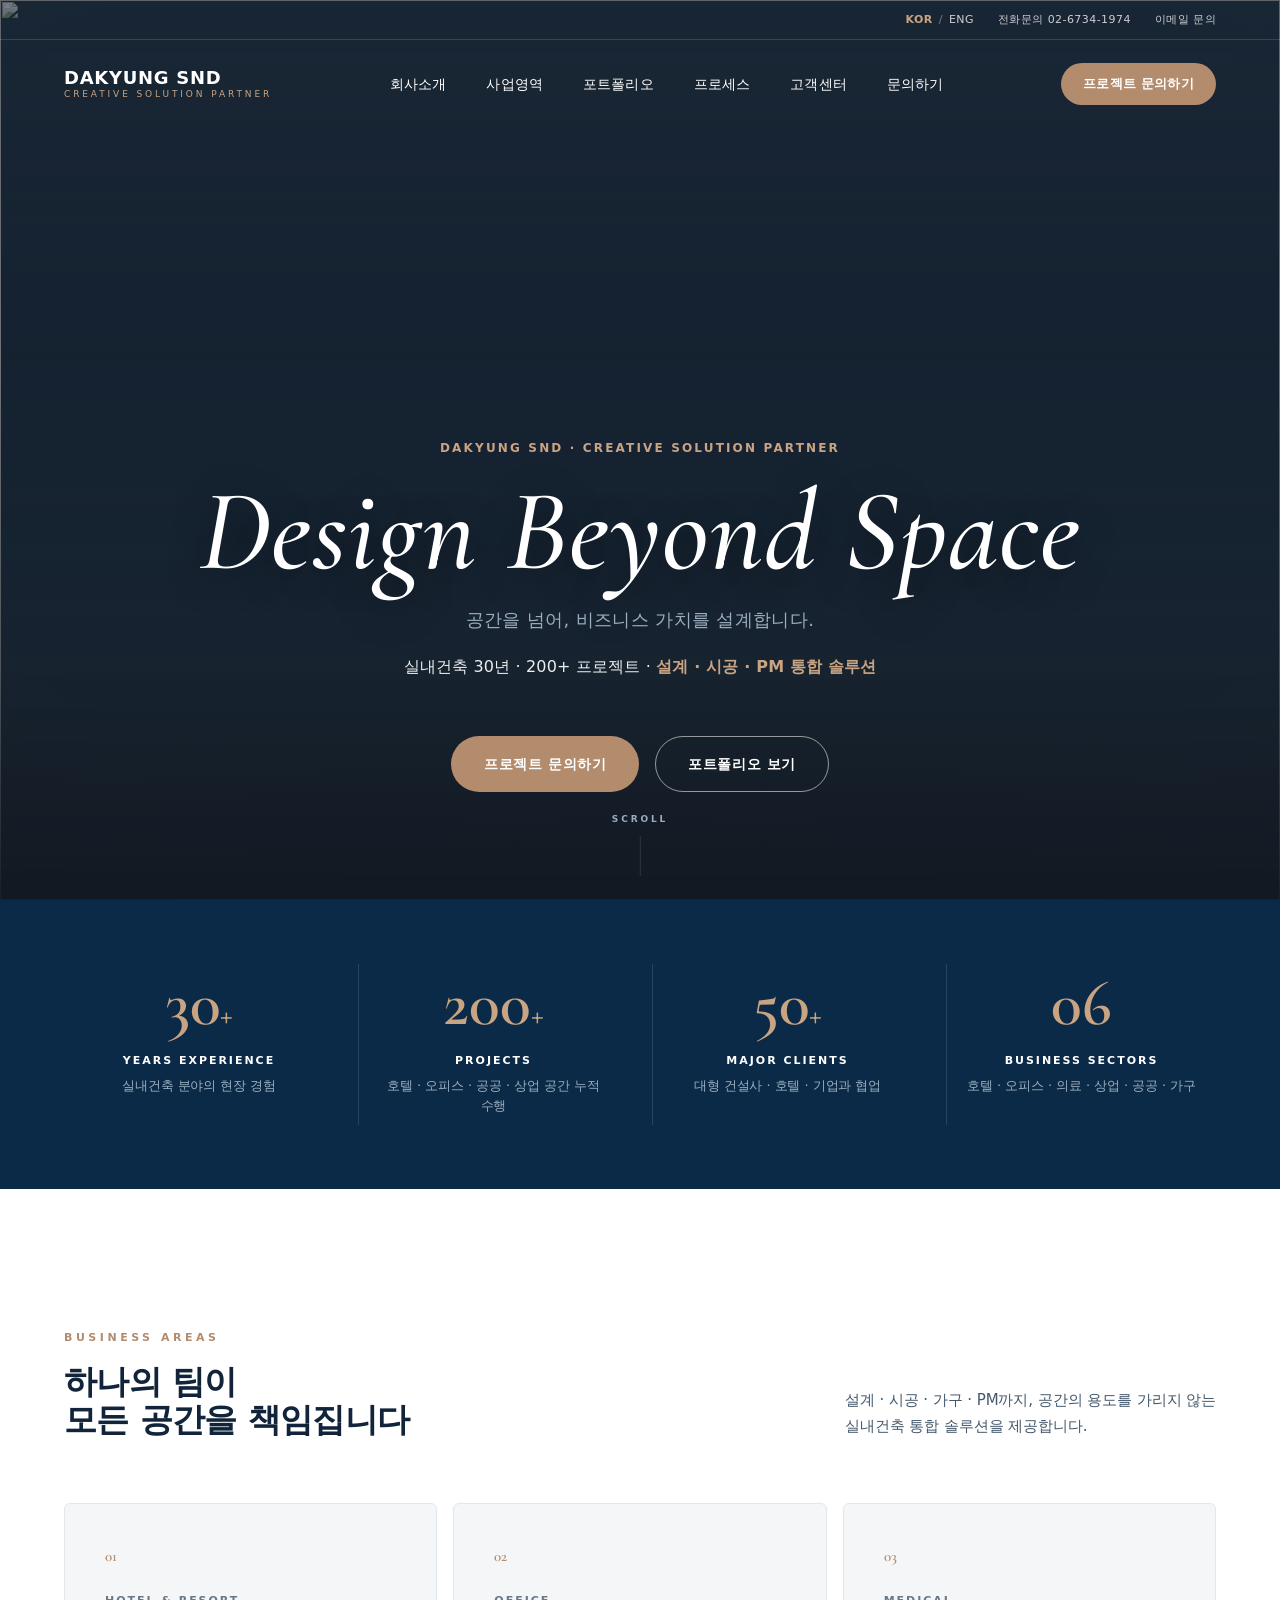
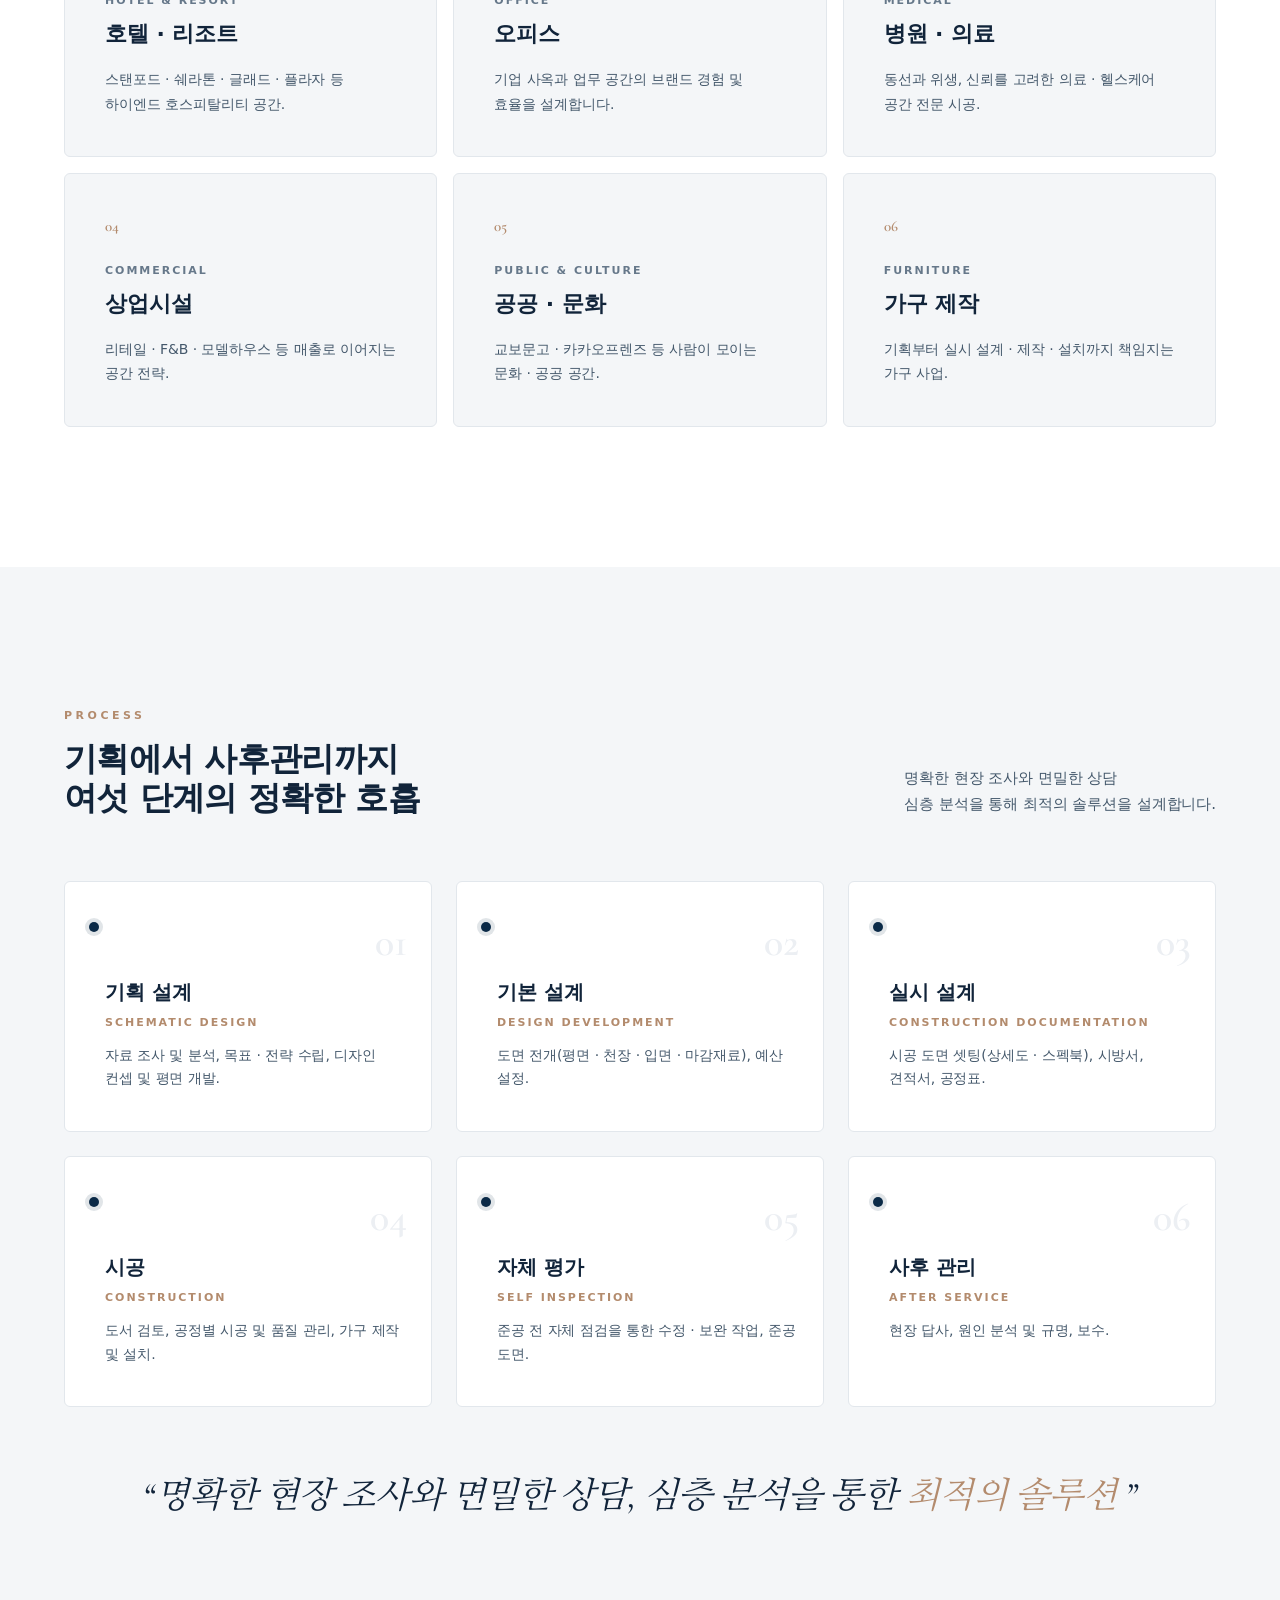
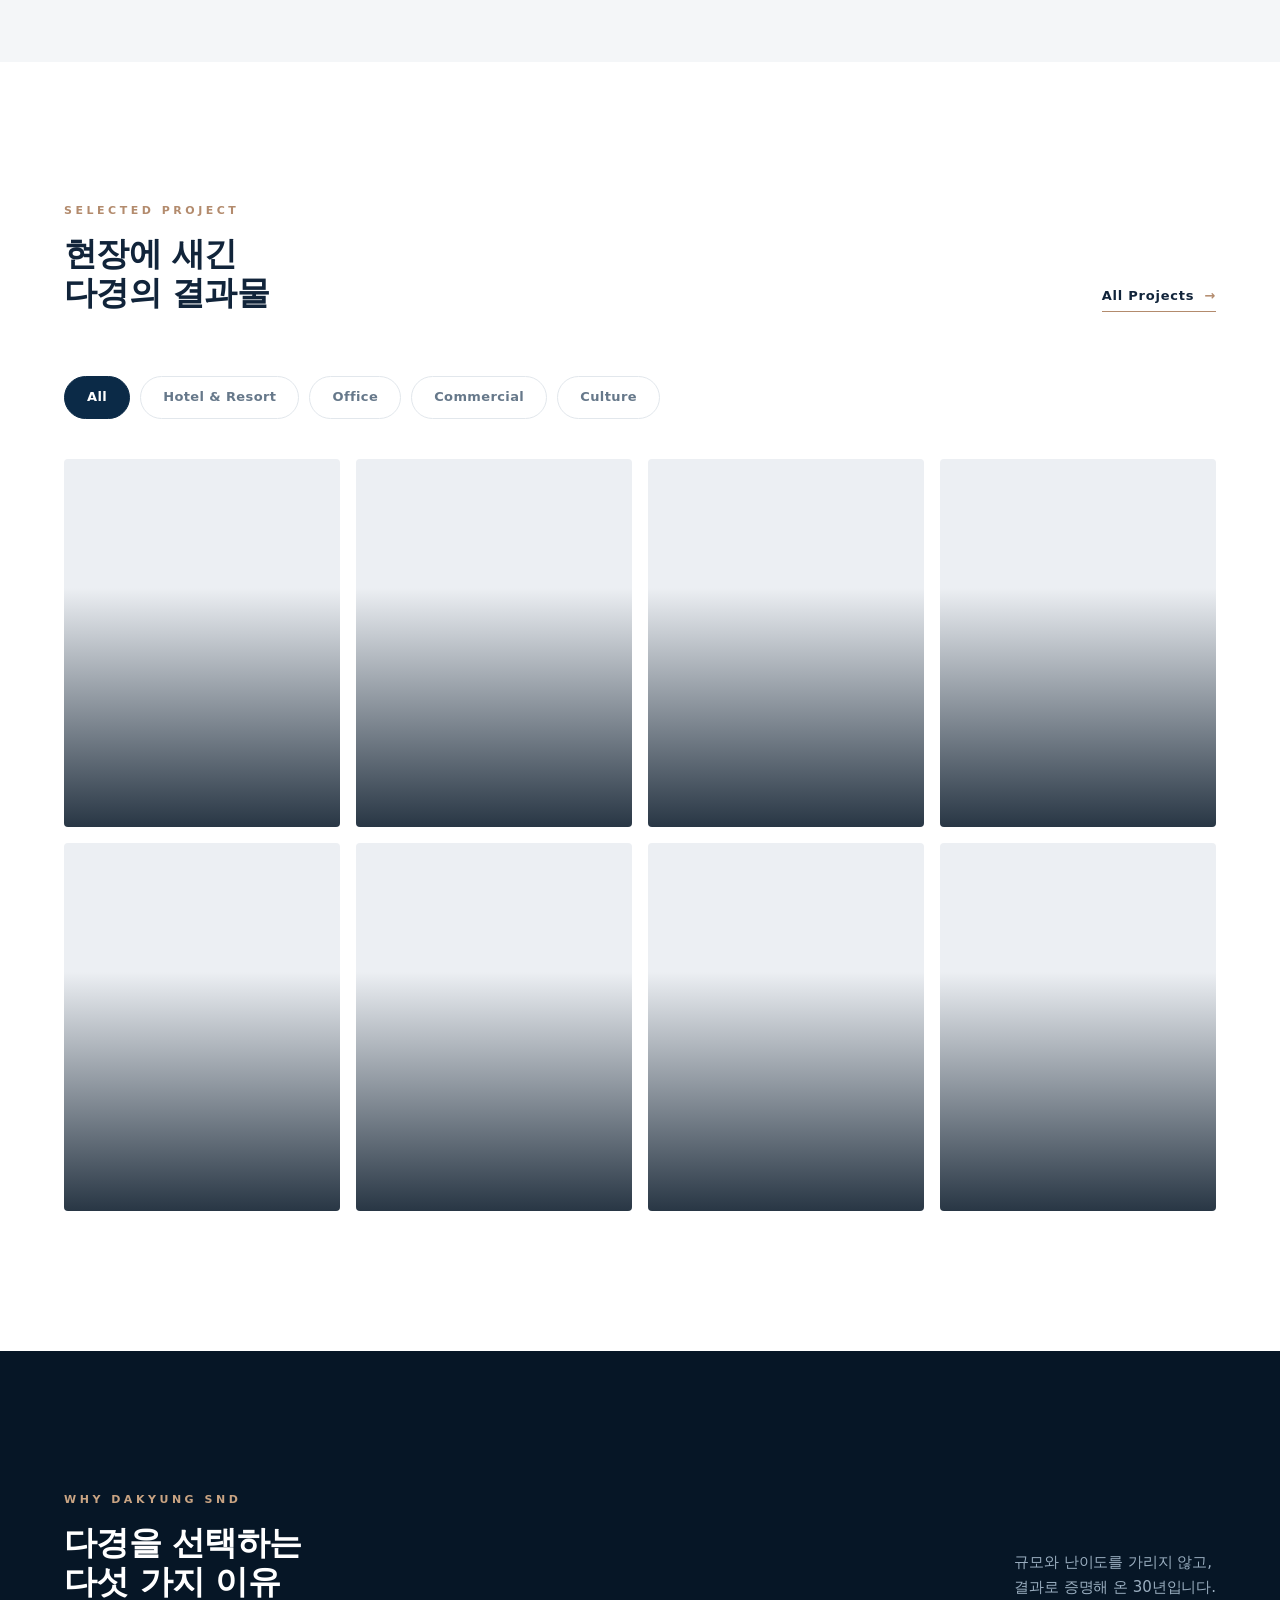
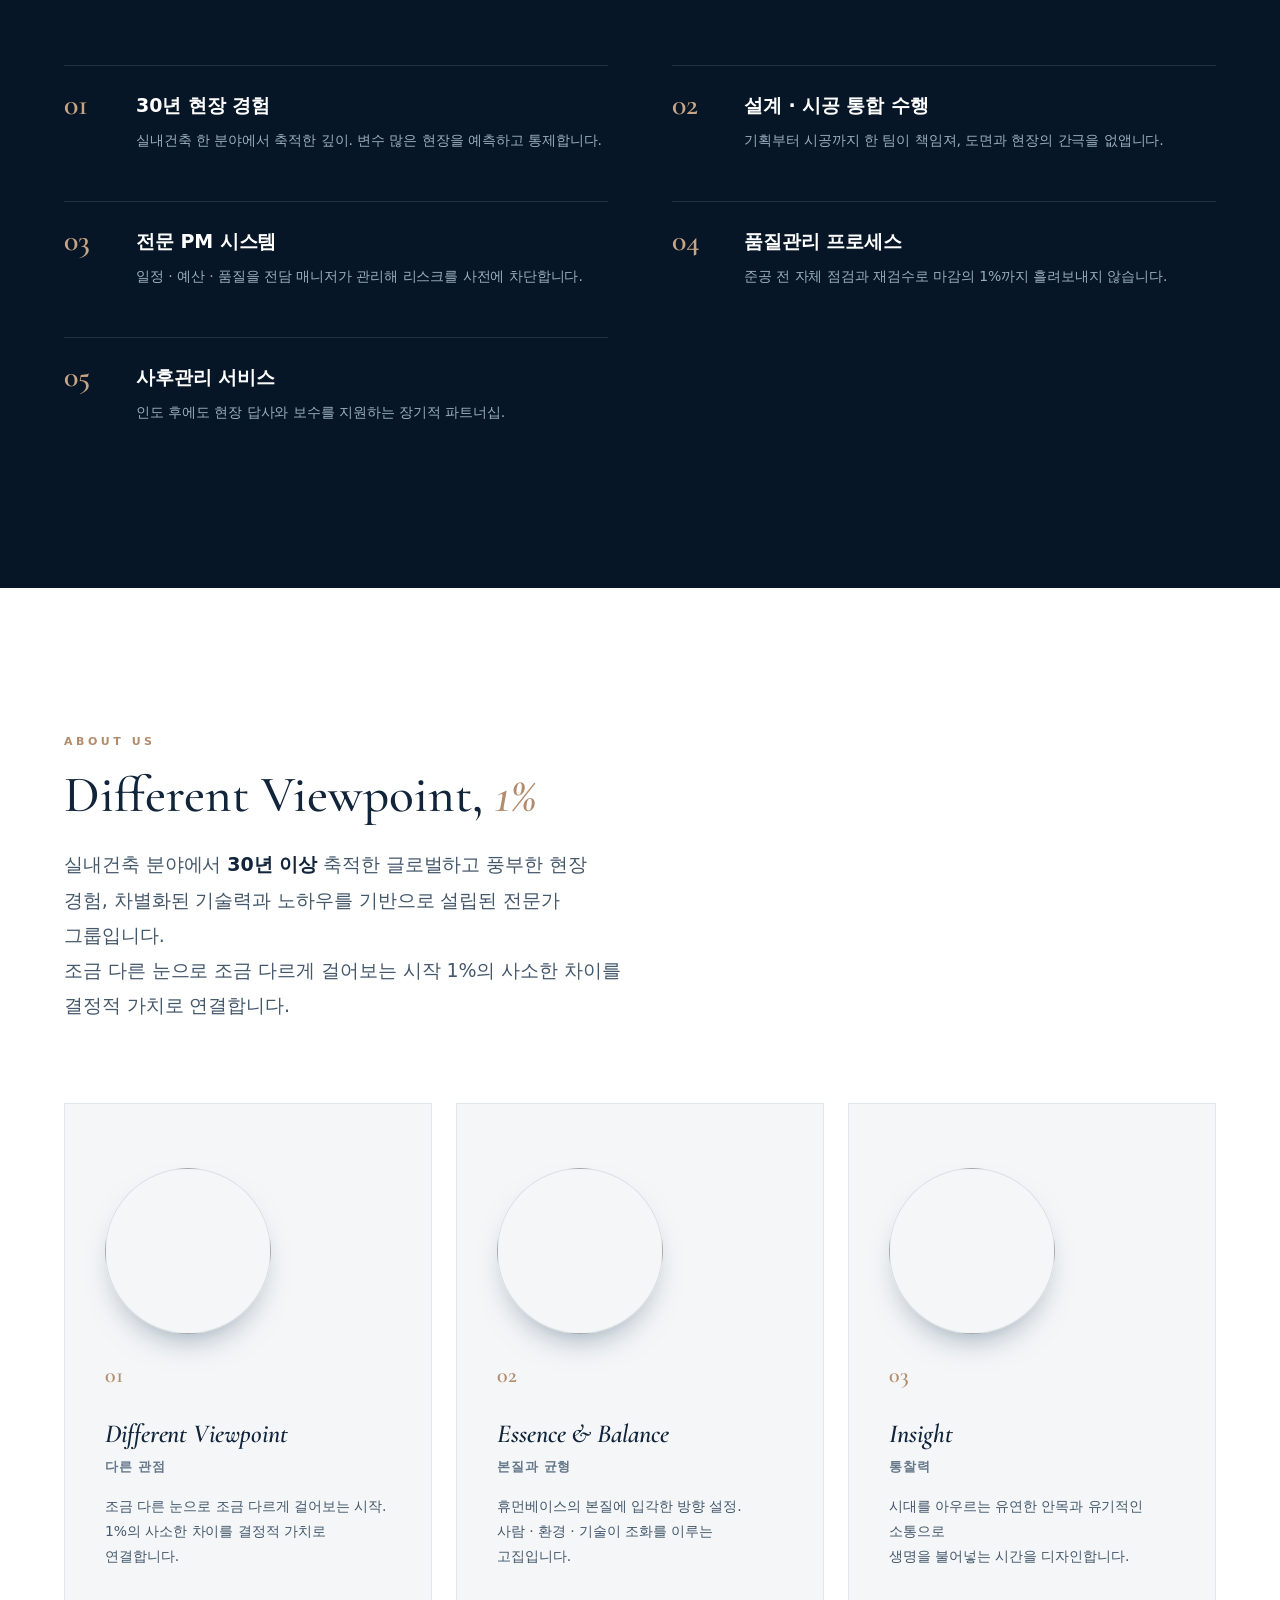
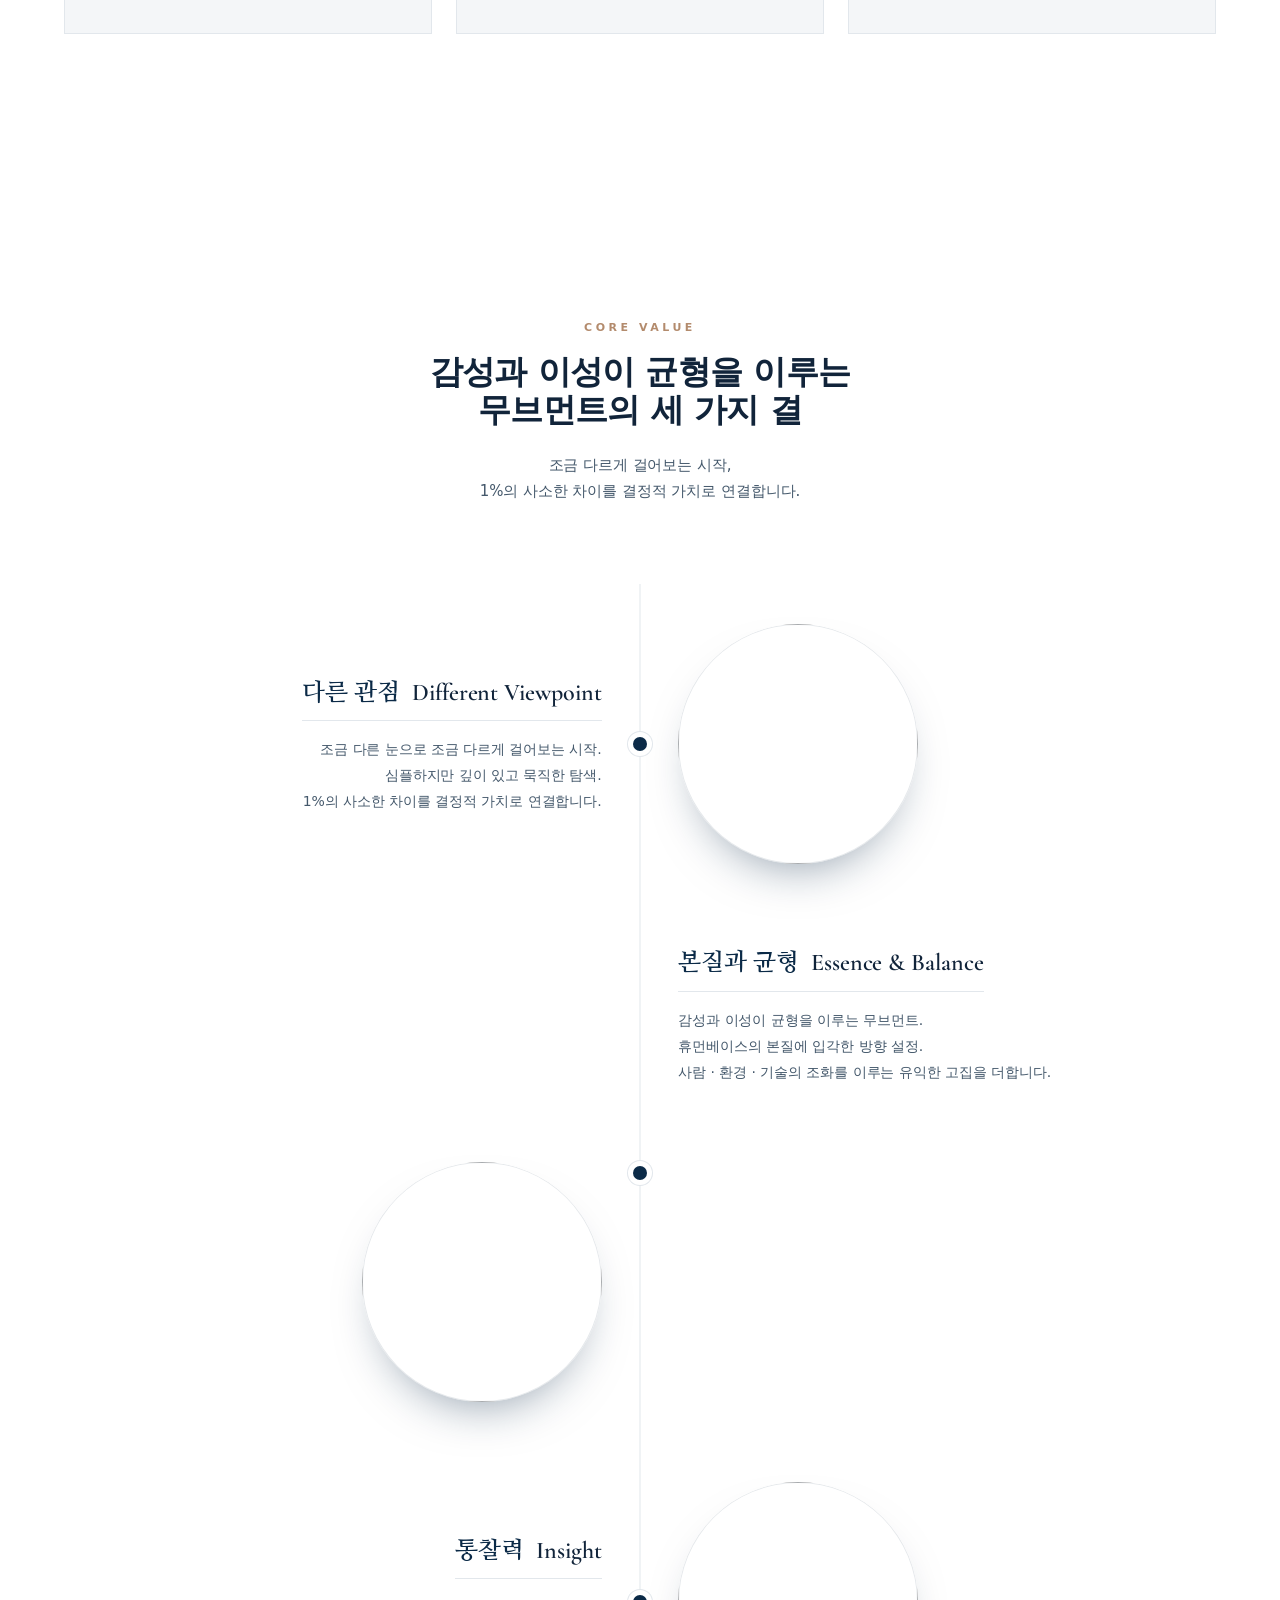
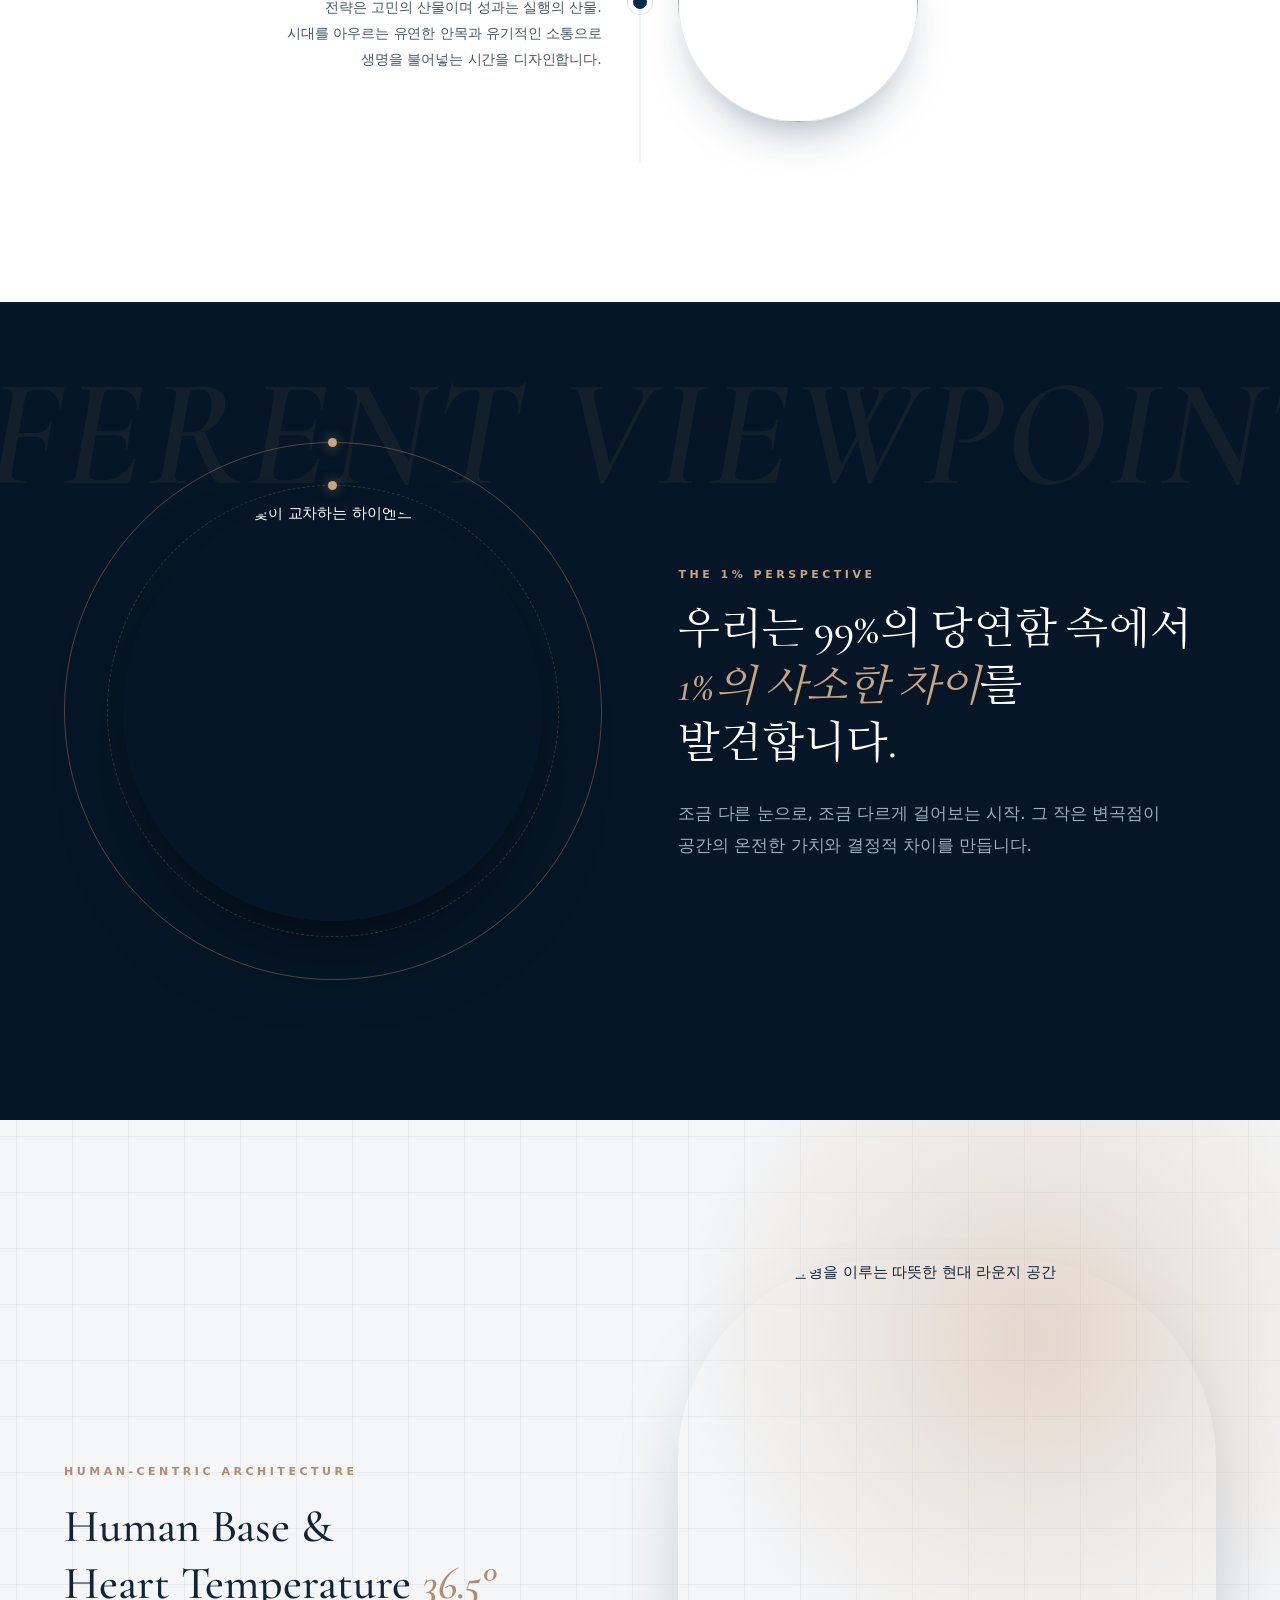
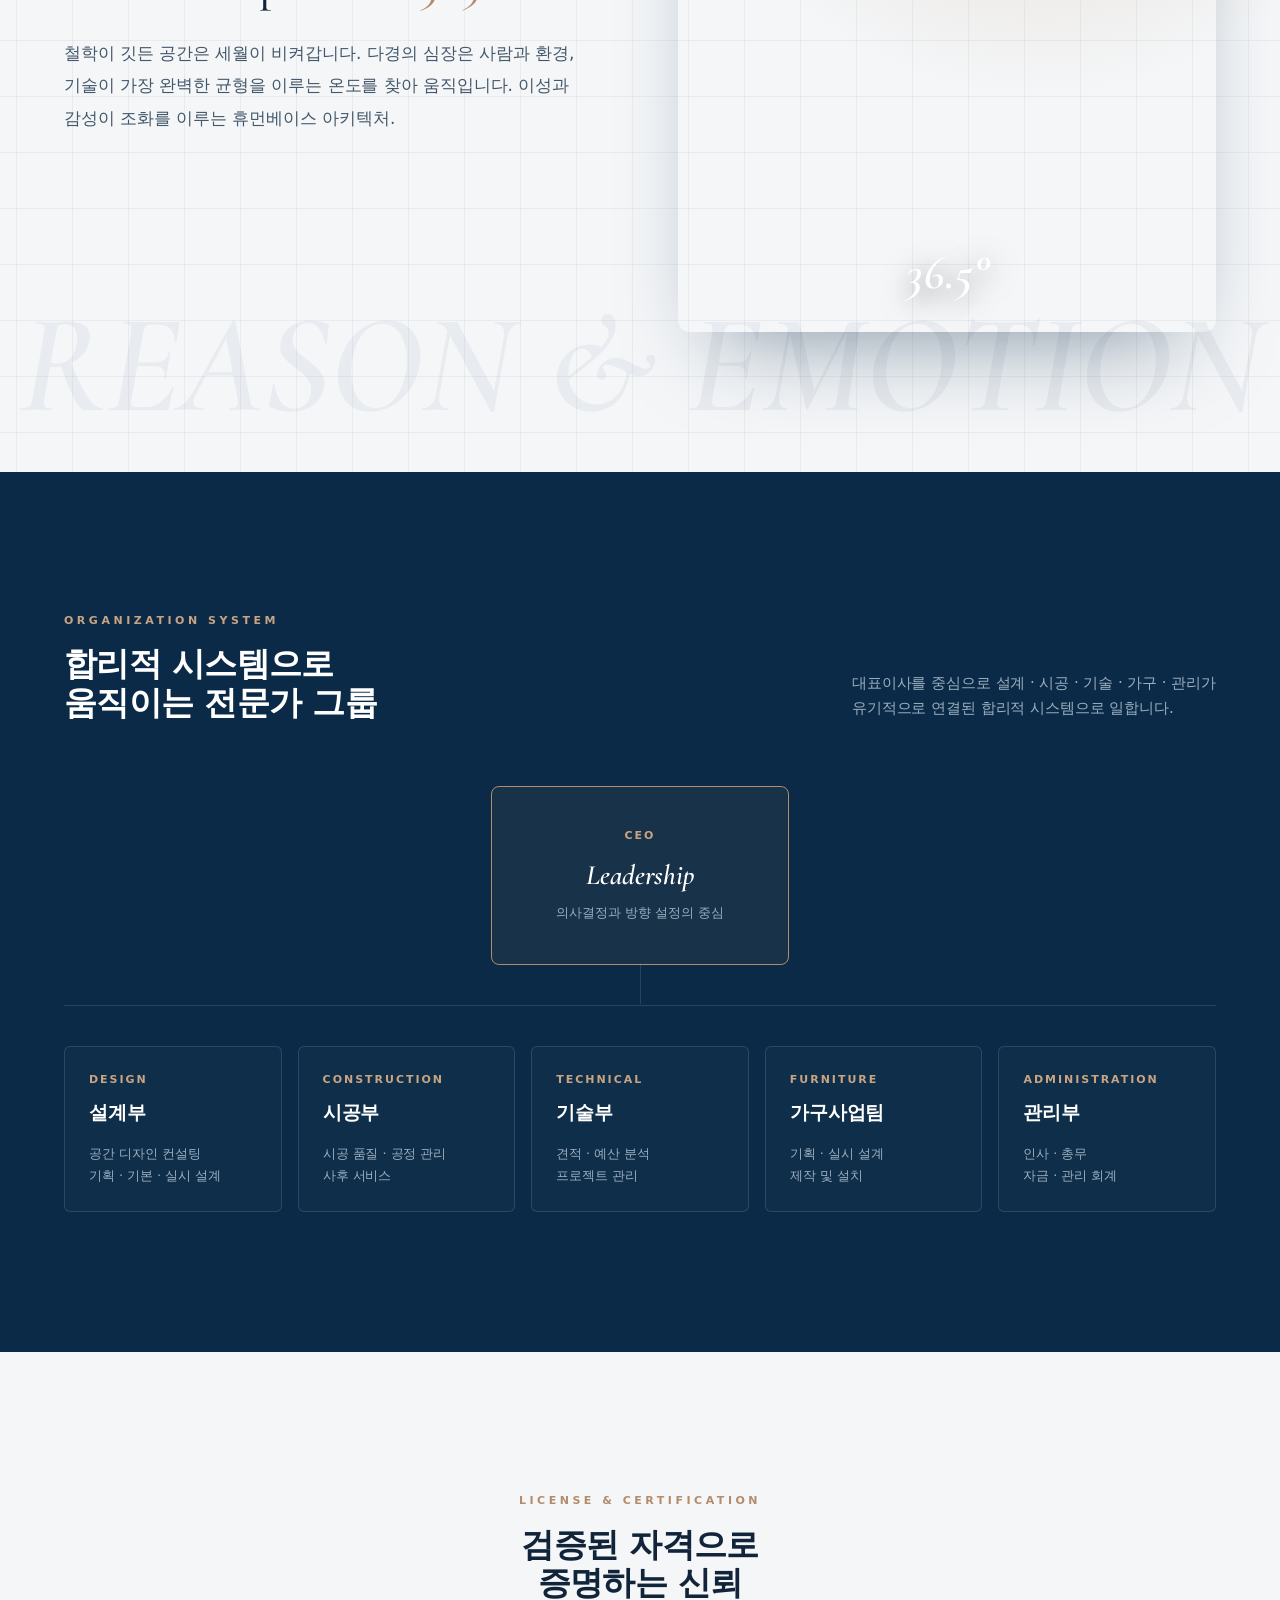
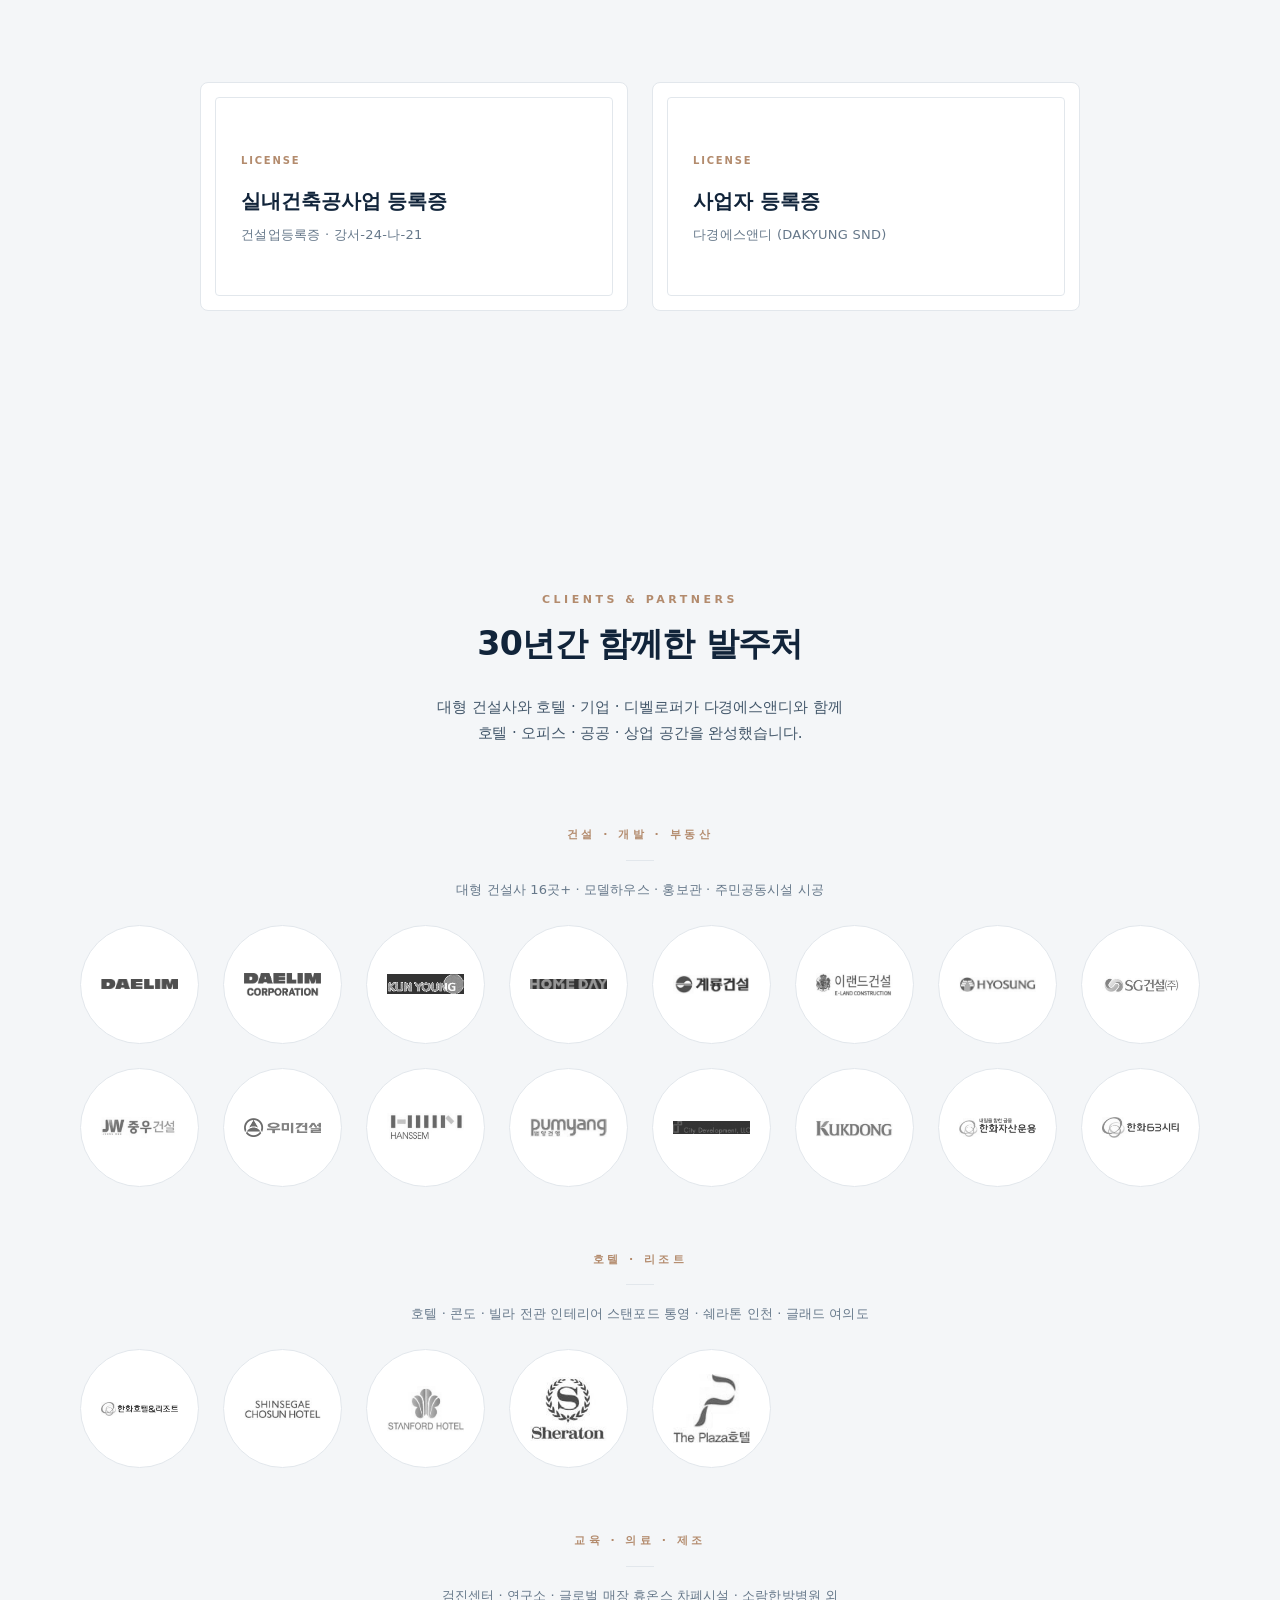
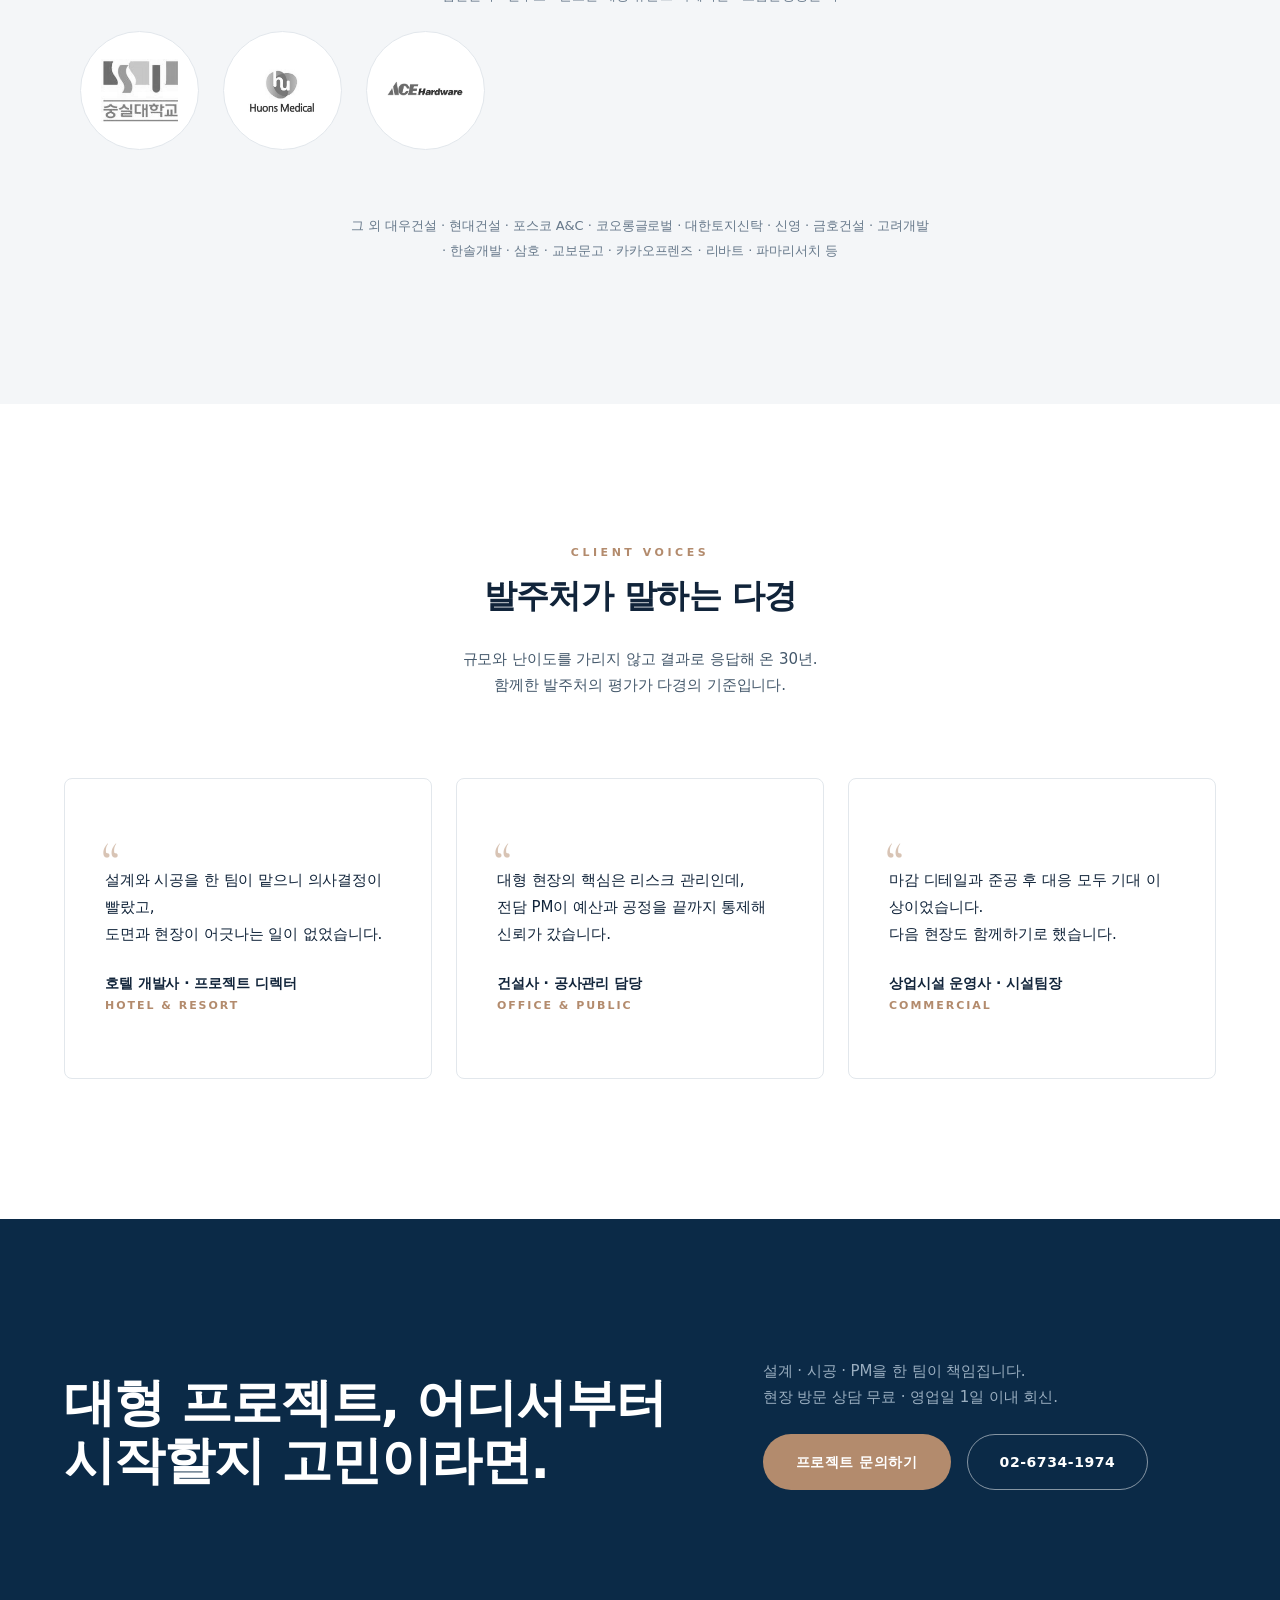
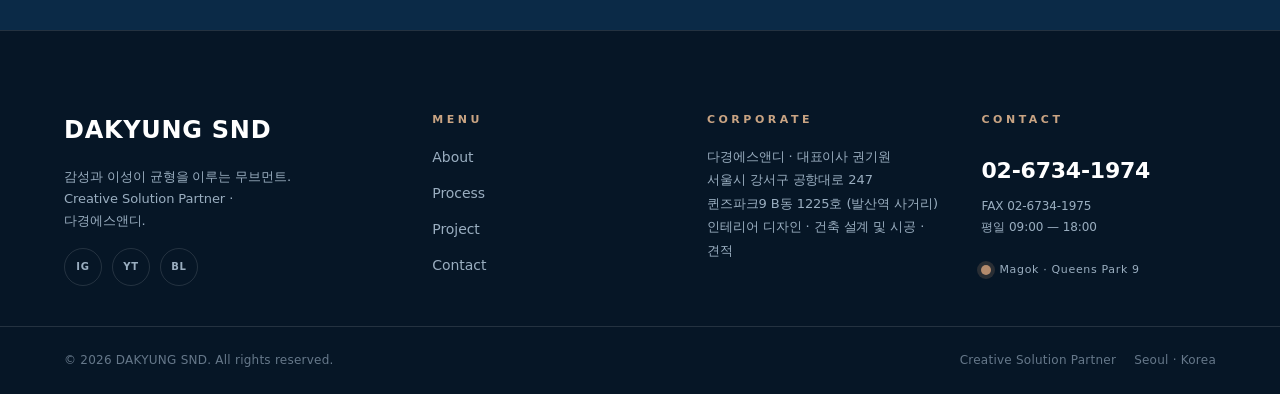
==== index.html @ 5f3a3b3e "인증 섹션 하단 고아 여백 제거 (.trust-licenses margin-bottom) Co-Authored-By: Claude Opus 4.8 <noreply@anthropic" ====
<!DOCTYPE html>
<html lang="ko">
<head>
    <meta charset="UTF-8">
    <meta name="viewport" content="width=device-width, initial-scale=1.0">
    <meta name="description" content="다경에스앤디(DAKYUNG SND) 감성과 이성이 균형을 이루는 무브먼트. 실내건축 30년 현장 경험의 크리에이티브 솔루션 파트너.">
    <meta name="keywords" content="다경에스앤디, DAKYUNG SND, 실내건축, 인테리어 디자인, 시공, 건축 설계, 호텔 인테리어, 모델하우스">
    <link rel="shortcut icon" href="./images/favicon.ico" type="image/x-icon">
    <title>다경에스앤디 DAKYUNG SND Creative Solution Partner</title>
    <link rel="stylesheet" href="./style/reset.css">
    <link rel="stylesheet" href="./style/common.css">
    <link rel="stylesheet" href="./style/index.css">
</head>
<body>
<div id="wrap">

    <!-- ===== HEADER ===== -->
    <header id="header">
        <!-- Utility bar -->
        <div class="header-utility">
            <div class="header-utility-inner">
                <ul class="util-links">
                    <li class="util-lang">
                        <a href="#" class="active" aria-current="true">KOR</a>
                        <span aria-hidden="true">/</span>
                        <a href="#" class="util-soon" aria-disabled="true">ENG</a>
                    </li>
                    <li><a href="tel:0267341974">전화문의 02-6734-1974</a></li>
                    <li><a href="./contact.html">이메일 문의</a></li>
                </ul>
            </div>
        </div>

        <!-- Main bar -->
        <div class="header-inner">
            <a href="./index.html" class="logo" aria-label="다경에스앤디 홈">
                <span class="logo-main">DAKYUNG SND</span>
                <span class="logo-sub">CREATIVE SOLUTION PARTNER</span>
            </a>

            <nav class="gnb" aria-label="주 메뉴">
                <ul class="gnb-list">
                    <li class="gnb-item has-mega">
                        <a href="./about.html">회사소개</a>
                        <div class="mega">
                            <ul>
                                <li><a href="./about.html#ceo">CEO 인사말</a></li>
                                <li><a href="./about.html#about-intro">기업소개</a></li>
                                <li><a href="./about.html#values">브랜드 철학</a></li>
                                <li><a href="./about.html#history">연혁</a></li>
                                <li><a href="./index.html#organization">조직도</a></li>
                                <li><a href="./index.html#trust">인증 및 면허</a></li>
                                <li><a href="./index.html#clients">주요 고객사</a></li>
                            </ul>
                        </div>
                    </li>
                    <li class="gnb-item has-mega">
                        <a href="./service.html">사업영역</a>
                        <div class="mega">
                            <ul>
                                <li><a href="./service.html#interior">인테리어 디자인</a></li>
                                <li><a href="./service.html#interior">인테리어 시공</a></li>
                                <li><a href="./service.html#architecture">건축 설계</a></li>
                                <li><a href="./service.html#architecture">건축 시공</a></li>
                                <li><a href="./service.html#interior">공간 컨설팅</a></li>
                                <li><a href="./service.html#furniture">가구 제작</a></li>
                                <li><a href="./service.html#process">PM (프로젝트 관리)</a></li>
                            </ul>
                        </div>
                    </li>
                    <li class="gnb-item has-mega">
                        <a href="./portfolio.html">포트폴리오</a>
                        <div class="mega">
                            <ul>
                                <li><a href="./portfolio.html#hotel">호텔 &amp; 리조트</a></li>
                                <li><a href="./portfolio.html#office">오피스</a></li>
                                <li><a href="./portfolio.html#medical">병원 · 의료시설</a></li>
                                <li><a href="./portfolio.html#commercial">상업공간</a></li>
                                <li><a href="./portfolio.html#public">공공시설</a></li>
                                <li><a href="./portfolio.html#all">가구 및 특화공간</a></li>
                            </ul>
                        </div>
                    </li>
                    <li class="gnb-item has-mega">
                        <a href="./service.html#process">프로세스</a>
                        <div class="mega">
                            <ul>
                                <li><a href="./service.html#step-01">기획</a></li>
                                <li><a href="./service.html#step-02">설계</a></li>
                                <li><a href="./service.html#step-03">실시설계</a></li>
                                <li><a href="./service.html#step-04">시공</a></li>
                                <li><a href="./service.html#step-05">품질관리</a></li>
                                <li><a href="./service.html#step-06">유지보수 (A/S)</a></li>
                            </ul>
                        </div>
                    </li>
                    <li class="gnb-item has-mega">
                        <a href="#">고객센터</a>
                        <div class="mega">
                            <ul>
                                <li><a href="#" class="util-soon">공지사항</a></li>
                                <li><a href="./contact.html#faq">자주 묻는 질문</a></li>
                                <li><a href="#" class="util-soon">자료실</a></li>
                                <li><a href="./contact.html">문의하기</a></li>
                            </ul>
                        </div>
                    </li>
                    <li class="gnb-item has-mega">
                        <a href="./contact.html" class="nav-contact-top">문의하기</a>
                        <div class="mega">
                            <ul>
                                <li><a href="./contact.html#form">프로젝트 문의</a></li>
                                <li><a href="./contact.html#form">상담 신청</a></li>
                                <li><a href="./contact.html#visit">오시는 길</a></li>
                            </ul>
                        </div>
                    </li>
                </ul>
            </nav>

            <div class="header-actions">
                <a href="./contact.html" class="header-cta">프로젝트 문의하기</a>
                <button class="hamburger" id="hamburger" aria-label="메뉴 열기" aria-expanded="false">
                    <span></span><span></span><span></span>
                </button>
            </div>
        </div>

        <!-- Mobile nav (accordion) -->
        <nav class="mobile-nav" id="mobileNav" aria-label="모바일 메뉴">
            <ul class="m-acc">
                <li class="m-acc-item">
                    <button class="m-acc-head" aria-expanded="false">회사소개 <span class="m-acc-ic" aria-hidden="true"></span></button>
                    <div class="m-acc-panel"><div class="m-acc-panel-inner">
                        <a href="./about.html#ceo">CEO 인사말</a>
                        <a href="./about.html#about-intro">기업소개</a>
                        <a href="./about.html#values">브랜드 철학</a>
                        <a href="./about.html#history">연혁</a>
                        <a href="./index.html#organization">조직도</a>
                        <a href="./index.html#trust">인증 및 면허</a>
                        <a href="./index.html#clients">주요 고객사</a>
                    </div></div>
                </li>
                <li class="m-acc-item">
                    <button class="m-acc-head" aria-expanded="false">사업영역 <span class="m-acc-ic" aria-hidden="true"></span></button>
                    <div class="m-acc-panel"><div class="m-acc-panel-inner">
                        <a href="./service.html#interior">인테리어 디자인 · 시공</a>
                        <a href="./service.html#architecture">건축 설계 · 시공</a>
                        <a href="./service.html#interior">공간 컨설팅</a>
                        <a href="./service.html#furniture">가구 제작</a>
                        <a href="./service.html#process">PM (프로젝트 관리)</a>
                    </div></div>
                </li>
                <li class="m-acc-item">
                    <button class="m-acc-head" aria-expanded="false">포트폴리오 <span class="m-acc-ic" aria-hidden="true"></span></button>
                    <div class="m-acc-panel"><div class="m-acc-panel-inner">
                        <a href="./portfolio.html#hotel">호텔 &amp; 리조트</a>
                        <a href="./portfolio.html#office">오피스</a>
                        <a href="./portfolio.html#medical">병원 · 의료시설</a>
                        <a href="./portfolio.html#commercial">상업공간</a>
                        <a href="./portfolio.html#public">공공시설</a>
                        <a href="./portfolio.html#all">가구 및 특화공간</a>
                    </div></div>
                </li>
                <li class="m-acc-item">
                    <button class="m-acc-head" aria-expanded="false">프로세스 <span class="m-acc-ic" aria-hidden="true"></span></button>
                    <div class="m-acc-panel"><div class="m-acc-panel-inner">
                        <a href="./service.html#step-01">기획</a>
                        <a href="./service.html#step-02">설계</a>
                        <a href="./service.html#step-03">실시설계</a>
                        <a href="./service.html#step-04">시공</a>
                        <a href="./service.html#step-05">품질관리</a>
                        <a href="./service.html#step-06">유지보수 (A/S)</a>
                    </div></div>
                </li>
                <li class="m-acc-item">
                    <button class="m-acc-head" aria-expanded="false">고객센터 <span class="m-acc-ic" aria-hidden="true"></span></button>
                    <div class="m-acc-panel"><div class="m-acc-panel-inner">
                        <a href="#" class="util-soon">공지사항 (준비중)</a>
                        <a href="./contact.html#faq">자주 묻는 질문</a>
                        <a href="#" class="util-soon">자료실 (준비중)</a>
                        <a href="./contact.html">문의하기</a>
                    </div></div>
                </li>
                <li class="m-acc-item">
                    <button class="m-acc-head" aria-expanded="false">문의하기 <span class="m-acc-ic" aria-hidden="true"></span></button>
                    <div class="m-acc-panel"><div class="m-acc-panel-inner">
                        <a href="./contact.html#form">프로젝트 문의</a>
                        <a href="./contact.html#form">상담 신청</a>
                        <a href="./contact.html#visit">오시는 길</a>
                    </div></div>
                </li>
            </ul>
            <div class="m-util">
                <a href="tel:0267341974">전화문의 · 02-6734-1974</a>
                <a href="./contact.html">이메일 문의</a>
                <a href="./contact.html" class="m-cta">프로젝트 문의하기</a>
            </div>
        </nav>
    </header>

    <!-- ===== MAIN ===== -->
    <main>

        <!-- ===== HERO ===== -->
        <section class="hero" aria-label="메인">
            <!-- 정지된 고래 이미지. 직접 파일을 쓰려면 ./images/hero-whale.jpg 등에 넣고 src를 교체하세요. -->
            <img class="hero-video" src="https://images.unsplash.com/photo-1568430462989-44163eb1752f?auto=format&fit=crop&w=2000&q=80"
                 alt="" aria-hidden="true" loading="eager">
            <div class="hero-overlay" aria-hidden="true"></div>

            <div class="container hero-inner">
                <p class="hero-essence">DAKYUNG SND · Creative Solution Partner</p>

                <h1 class="hero-title serif">Design Beyond Space</h1>

                <p class="hero-sub">공간을 넘어, 비즈니스 가치를 설계합니다.</p>

                <p class="hero-valueprop">
                    실내건축 30년 · 200+ 프로젝트 · <strong>설계 · 시공 · PM 통합 솔루션</strong>
                </p>

                <div class="hero-actions">
                    <a href="./contact.html" class="btn btn-primary">프로젝트 문의하기</a>
                    <a href="./portfolio.html" class="btn btn-ghost">포트폴리오 보기</a>
                </div>
            </div>

            <a href="#business" class="hero-scroll" aria-label="아래로 스크롤">
                <span>SCROLL</span>
                <span class="line"></span>
            </a>
        </section>

        <!-- ===== TRUST METRICS ===== -->
        <section class="trust-metrics" aria-label="신뢰 지표">
            <div class="container">
                <ul class="tm-grid">
                    <li class="tm">
                        <span class="tm-num">30<small>+</small></span>
                        <span class="tm-label">Years Experience</span>
                        <p>실내건축 분야의 현장 경험</p>
                    </li>
                    <li class="tm">
                        <span class="tm-num">200<small>+</small></span>
                        <span class="tm-label">Projects</span>
                        <p>호텔 · 오피스 · 공공 · 상업 공간 누적 수행</p>
                    </li>
                    <li class="tm">
                        <span class="tm-num">50<small>+</small></span>
                        <span class="tm-label">Major Clients</span>
                        <p>대형 건설사 · 호텔 · 기업과 협업</p>
                    </li>
                    <li class="tm">
                        <span class="tm-num">06</span>
                        <span class="tm-label">Business Sectors</span>
                        <p>호텔 · 오피스 · 의료 · 상업 · 공공 · 가구</p>
                    </li>
                </ul>
            </div>
        </section>

        <!-- ===== BUSINESS AREAS ===== -->
        <section class="section biz-areas" id="business" aria-label="사업 영역">
            <div class="container">
                <div class="s-head row">
                    <div class="s-head-text">
                        <span class="eyebrow">Business Areas</span>
                        <h2 class="section-title">하나의 팀이<br>모든 공간을 책임집니다</h2>
                    </div>
                    <p class="section-lede">
                        설계 · 시공 · 가구 · PM까지, 공간의 용도를 가리지 않는<br>
                        실내건축 통합 솔루션을 제공합니다.
                    </p>
                </div>

                <ul class="ba-grid">
                    <li class="ba-card">
                        <span class="ba-num">01</span>
                        <span class="ba-en">Hotel &amp; Resort</span>
                        <h3>호텔 · 리조트</h3>
                        <p>스탠포드 · 쉐라톤 · 글래드 · 플라자 등 하이엔드 호스피탈리티 공간.</p>
                    </li>
                    <li class="ba-card">
                        <span class="ba-num">02</span>
                        <span class="ba-en">Office</span>
                        <h3>오피스</h3>
                        <p>기업 사옥과 업무 공간의 브랜드 경험 및 효율을 설계합니다.</p>
                    </li>
                    <li class="ba-card">
                        <span class="ba-num">03</span>
                        <span class="ba-en">Medical</span>
                        <h3>병원 · 의료</h3>
                        <p>동선과 위생, 신뢰를 고려한 의료 · 헬스케어 공간 전문 시공.</p>
                    </li>
                    <li class="ba-card">
                        <span class="ba-num">04</span>
                        <span class="ba-en">Commercial</span>
                        <h3>상업시설</h3>
                        <p>리테일 · F&amp;B · 모델하우스 등 매출로 이어지는 공간 전략.</p>
                    </li>
                    <li class="ba-card">
                        <span class="ba-num">05</span>
                        <span class="ba-en">Public &amp; Culture</span>
                        <h3>공공 · 문화</h3>
                        <p>교보문고 · 카카오프렌즈 등 사람이 모이는 문화 · 공공 공간.</p>
                    </li>
                    <li class="ba-card">
                        <span class="ba-num">06</span>
                        <span class="ba-en">Furniture</span>
                        <h3>가구 제작</h3>
                        <p>기획부터 실시 설계 · 제작 · 설치까지 책임지는 가구 사업.</p>
                    </li>
                </ul>
            </div>
        </section>

        <!-- ===== PROCESS ===== -->
        <section class="section process" id="process" aria-label="프로세스">
            <div class="container">
                <div class="s-head row">
                    <div class="s-head-text">
                        <span class="eyebrow">Process</span>
                        <h2 class="section-title">기획에서 사후관리까지<br>여섯 단계의 정확한 호흡</h2>
                    </div>
                    <p class="section-lede">
                        명확한 현장 조사와 면밀한 상담 <br> 심층 분석을 통해 
                        최적의 솔루션을 설계합니다.
                    </p>
                </div>

                <ol class="proc-list">
                    <li class="proc-item">
                        <span class="proc-dot" aria-hidden="true"></span>
                        <span class="proc-num">01</span>
                        <h3>기획 설계</h3>
                        <span class="proc-en">Schematic Design</span>
                        <p>자료 조사 및 분석, 목표 · 전략 수립, 디자인 컨셉 및 평면 개발.</p>
                    </li>
                    <li class="proc-item">
                        <span class="proc-dot" aria-hidden="true"></span>
                        <span class="proc-num">02</span>
                        <h3>기본 설계</h3>
                        <span class="proc-en">Design Development</span>
                        <p>도면 전개(평면 · 천장 · 입면 · 마감재료), 예산 설정.</p>
                    </li>
                    <li class="proc-item">
                        <span class="proc-dot" aria-hidden="true"></span>
                        <span class="proc-num">03</span>
                        <h3>실시 설계</h3>
                        <span class="proc-en">Construction Documentation</span>
                        <p>시공 도면 셋팅(상세도 · 스펙북), 시방서, 견적서, 공정표.</p>
                    </li>
                    <li class="proc-item">
                        <span class="proc-dot" aria-hidden="true"></span>
                        <span class="proc-num">04</span>
                        <h3>시공</h3>
                        <span class="proc-en">Construction</span>
                        <p>도서 검토, 공정별 시공 및 품질 관리, 가구 제작 및 설치.</p>
                    </li>
                    <li class="proc-item">
                        <span class="proc-dot" aria-hidden="true"></span>
                        <span class="proc-num">05</span>
                        <h3>자체 평가</h3>
                        <span class="proc-en">Self Inspection</span>
                        <p>준공 전 자체 점검을 통한 수정 · 보완 작업, 준공 도면.</p>
                    </li>
                    <li class="proc-item">
                        <span class="proc-dot" aria-hidden="true"></span>
                        <span class="proc-num">06</span>
                        <h3>사후 관리</h3>
                        <span class="proc-en">After Service</span>
                        <p>현장 답사, 원인 분석 및 규명, 보수.</p>
                    </li>
                </ol>

                <p class="proc-slogan">
                    “명확한 현장 조사와 면밀한 상담, 심층 분석을 통한
                    <em> 최적의 솔루션 </em>”
                </p>
            </div>
        </section>

        <!-- ===== PORTFOLIO ===== -->
        <section class="section portfolio" id="project" aria-label="프로젝트">
            <div class="container">
                <div class="s-head row">
                    <div class="s-head-text">
                        <span class="eyebrow">Selected Project</span>
                        <h2 class="section-title">현장에 새긴<br>다경의 결과물</h2>
                    </div>
                    <a href="./portfolio.html" class="tlink">All Projects</a>
                </div>

                <div class="pf-tabs" role="tablist" aria-label="프로젝트 카테고리">
                    <button class="pf-tab active" data-filter="all" role="tab">All</button>
                    <button class="pf-tab" data-filter="hotel" role="tab">Hotel &amp; Resort</button>
                    <button class="pf-tab" data-filter="office" role="tab">Office</button>
                    <button class="pf-tab" data-filter="commercial" role="tab">Commercial</button>
                    <button class="pf-tab" data-filter="culture" role="tab">Culture</button>
                </div>

                <div class="pf-grid">
                    <a href="./portfolio.html" class="pf-card" data-category="hotel">
                        <div class="pf-img pf-img-1"></div>
                        <div class="pf-cap">
                            <span class="pf-cat">Hotel &amp; Resort</span>
                            <strong>스탠포드 호텔 앤 리조트 통영</strong>
                        </div>
                    </a>
                    <a href="./portfolio.html" class="pf-card" data-category="hotel">
                        <div class="pf-img pf-img-2"></div>
                        <div class="pf-cap">
                            <span class="pf-cat">Hotel &amp; Resort</span>
                            <strong>쉐라톤 인천 호텔</strong>
                        </div>
                    </a>
                    <a href="./portfolio.html" class="pf-card" data-category="office">
                        <div class="pf-img pf-img-3"></div>
                        <div class="pf-cap">
                            <span class="pf-cat">Office</span>
                            <strong>고덕지식산업센터 더라이브 M/H</strong>
                        </div>
                    </a>
                    <a href="./portfolio.html" class="pf-card" data-category="commercial">
                        <div class="pf-img pf-img-4"></div>
                        <div class="pf-cap">
                            <span class="pf-cat">Commercial</span>
                            <strong>양산 금호 리첸시아 시그니처 M/H</strong>
                        </div>
                    </a>
                    <a href="./portfolio.html" class="pf-card" data-category="culture">
                        <div class="pf-img pf-img-5"></div>
                        <div class="pf-cap">
                            <span class="pf-cat">Culture</span>
                            <strong>도쿄 오모테산도 카카오프렌즈 샵</strong>
                        </div>
                    </a>
                    <a href="./portfolio.html" class="pf-card" data-category="culture">
                        <div class="pf-img pf-img-6"></div>
                        <div class="pf-cap">
                            <span class="pf-cat">Culture</span>
                            <strong>세종 교보문고</strong>
                        </div>
                    </a>
                    <a href="./portfolio.html" class="pf-card" data-category="hotel">
                        <div class="pf-img pf-img-7"></div>
                        <div class="pf-cap">
                            <span class="pf-cat">Hotel &amp; Resort</span>
                            <strong>글래드 호텔 여의도</strong>
                        </div>
                    </a>
                    <a href="./portfolio.html" class="pf-card" data-category="commercial">
                        <div class="pf-img pf-img-8"></div>
                        <div class="pf-cap">
                            <span class="pf-cat">Commercial</span>
                            <strong>수원 고등 써밋플랙스 홍보관</strong>
                        </div>
                    </a>
                </div>
            </div>
        </section>

        <!-- ===== WHY US ===== -->
        <section class="section why-us" id="why" aria-label="다경에스앤디를 선택하는 이유">
            <div class="container">
                <div class="s-head row">
                    <div class="s-head-text">
                        <span class="eyebrow on-dark">Why DAKYUNG SND</span>
                        <h2 class="section-title why-title">다경을 선택하는<br>다섯 가지 이유</h2>
                    </div>
                    <p class="section-lede why-lede">
                        규모와 난이도를 가리지 않고,<br>결과로 증명해 온 30년입니다.
                    </p>
                </div>

                <ol class="why-list">
                    <li class="why-item">
                        <span class="why-num">01</span>
                        <div class="why-text">
                            <h3>30년 현장 경험</h3>
                            <p>실내건축 한 분야에서 축적한 깊이. 변수 많은 현장을 예측하고 통제합니다.</p>
                        </div>
                    </li>
                    <li class="why-item">
                        <span class="why-num">02</span>
                        <div class="why-text">
                            <h3>설계 · 시공 통합 수행</h3>
                            <p>기획부터 시공까지 한 팀이 책임져, 도면과 현장의 간극을 없앱니다.</p>
                        </div>
                    </li>
                    <li class="why-item">
                        <span class="why-num">03</span>
                        <div class="why-text">
                            <h3>전문 PM 시스템</h3>
                            <p>일정 · 예산 · 품질을 전담 매니저가 관리해 리스크를 사전에 차단합니다.</p>
                        </div>
                    </li>
                    <li class="why-item">
                        <span class="why-num">04</span>
                        <div class="why-text">
                            <h3>품질관리 프로세스</h3>
                            <p>준공 전 자체 점검과 재검수로 마감의 1%까지 흘려보내지 않습니다.</p>
                        </div>
                    </li>
                    <li class="why-item">
                        <span class="why-num">05</span>
                        <div class="why-text">
                            <h3>사후관리 서비스</h3>
                            <p>인도 후에도 현장 답사와 보수를 지원하는 장기적 파트너십.</p>
                        </div>
                    </li>
                </ol>
            </div>
        </section>

        <!-- ===== ABOUT & CORE VALUE ===== -->
        <section class="section about" id="about" aria-label="회사 소개">
            <div class="container">
                <div class="about-head">
                    <span class="eyebrow">About Us</span>
                    <h2 class="about-title serif">Different Viewpoint, <em>1%</em></h2>
                    <p class="about-lead">
                        실내건축 분야에서 <strong>30년 이상</strong> 축적한 글로벌하고 풍부한 현장 경험,
                        차별화된 기술력과 노하우를 기반으로 설립된 전문가 그룹입니다. <br>
                        조금 다른 눈으로 조금 다르게 걸어보는 시작 1%의 사소한 차이를 <br>
                        결정적 가치로 연결합니다.
                    </p>
                </div>

                <div class="value-grid">
                    <article class="value">
                        <span class="value-photo">
                            <img src="https://images.unsplash.com/photo-1511818966892-d7d671e672a2?auto=format&fit=crop&w=400&q=80" alt="" loading="lazy">
                        </span>
                        <span class="value-num">01</span>
                        <span class="value-circle" aria-hidden="true"></span>
                        <h3 class="value-en">Different Viewpoint</h3>
                        <p class="value-ko">다른 관점</p>
                        <p class="value-desc">
                            조금 다른 눈으로 조금 다르게 걸어보는 시작. <br>
                            1%의 사소한 차이를 결정적 가치로 연결합니다.
                        </p>
                    </article>
                    <article class="value">
                        <span class="value-photo">
                            <img src="https://images.unsplash.com/photo-1618219908412-a29a1bb7b86e?auto=format&fit=crop&w=400&q=80" alt="" loading="lazy">
                        </span>
                        <span class="value-num">02</span>
                        <span class="value-circle" aria-hidden="true"></span>
                        <h3 class="value-en">Essence &amp; Balance</h3>
                        <p class="value-ko">본질과 균형</p>
                        <p class="value-desc">
                            휴먼베이스의 본질에 입각한 방향 설정. <br>
                            사람 · 환경 · 기술이 조화를 이루는 고집입니다.
                        </p>
                    </article>
                    <article class="value">
                        <span class="value-photo">
                            <img src="https://images.unsplash.com/photo-1524758631624-e2822e304c36?auto=format&fit=crop&w=400&q=80" alt="" loading="lazy">
                        </span>
                        <span class="value-num">03</span>
                        <span class="value-circle" aria-hidden="true"></span>
                        <h3 class="value-en">Insight</h3>
                        <p class="value-ko">통찰력</p>
                        <p class="value-desc">
                            시대를 아우르는 유연한 안목과 유기적인 소통으로 <br>
                            생명을 불어넣는 시간을 디자인합니다.
                        </p>
                    </article>
                </div>
            </div>
        </section>

        <!-- ===== CORE VALUE (Timeline) ===== -->
        <section class="section core-value" id="core-value" aria-label="핵심 가치">
            <div class="container">
                <div class="cv-head">
                    <span class="eyebrow">Core Value</span>
                    <h2 class="section-title cv-title">감성과 이성이 균형을 이루는<br>무브먼트의 세 가지 결</h2>
                    <p class="section-lede cv-lede">
                        조금 다르게 걸어보는 시작, <br>
                        1%의 사소한 차이를 결정적 가치로 연결합니다.
                    </p>
                </div>

                <div class="cv-timeline">
                    <article class="cv-item">
                        <div class="cv-text">
                            <h3 class="cv-name"><span class="cv-ko">다른 관점</span> Different Viewpoint</h3>
                            <p class="cv-desc">
                                조금 다른 눈으로 조금 다르게 걸어보는 시작. <br>
                                심플하지만 깊이 있고 묵직한 탐색. <br>
                                1%의 사소한 차이를 결정적 가치로 연결합니다.
                            </p>
                        </div>
                        <span class="cv-node" aria-hidden="true"></span>
                        <div class="cv-photo">
                            <img src="https://images.unsplash.com/photo-1511818966892-d7d671e672a2?auto=format&fit=crop&w=600&q=80" alt="" loading="lazy">
                        </div>
                    </article>

                    <article class="cv-item">
                        <div class="cv-text">
                            <h3 class="cv-name"><span class="cv-ko">본질과 균형</span> Essence &amp; Balance</h3>
                            <p class="cv-desc">
                                감성과 이성이 균형을 이루는 무브먼트. <br>
                                휴먼베이스의 본질에 입각한 방향 설정. <br>
                                사람 · 환경 · 기술의 조화를 이루는 유익한 고집을 더합니다.
                            </p>
                        </div>
                        <span class="cv-node" aria-hidden="true"></span>
                        <div class="cv-photo">
                            <img src="https://images.unsplash.com/photo-1618219908412-a29a1bb7b86e?auto=format&fit=crop&w=600&q=80" alt="" loading="lazy">
                        </div>
                    </article>

                    <article class="cv-item">
                        <div class="cv-text">
                            <h3 class="cv-name"><span class="cv-ko">통찰력</span> Insight</h3>
                            <p class="cv-desc">
                                전략은 고민의 산물이며 성과는 실행의 산물. <br>
                                시대를 아우르는 유연한 안목과 유기적인 소통으로 <br>
                                생명을 불어넣는 시간을 디자인합니다.
                            </p>
                        </div>
                        <span class="cv-node" aria-hidden="true"></span>
                        <div class="cv-photo">
                            <img src="https://images.unsplash.com/photo-1524758631624-e2822e304c36?auto=format&fit=crop&w=600&q=80" alt="" loading="lazy">
                        </div>
                    </article>
                </div>
            </div>
        </section>

        <!-- ===== THE 1% PERSPECTIVE ===== -->
        <section class="section perspective" id="perspective" aria-label="브랜드 아이덴티티 The 1% Perspective">
            <span class="pp-float" aria-hidden="true">DIFFERENT VIEWPOINT 1%</span>
            <div class="container pp-inner">
                <div class="pp-visual">
                    <span class="pp-frame" aria-hidden="true"></span>
                    <span class="pp-frame pp-frame-2" aria-hidden="true"></span>
                    <div class="pp-photo">
                        <img src="https://images.unsplash.com/photo-1618220179428-22790b461013?auto=format&fit=crop&w=900&q=80" alt="자연석과 따뜻한 빛이 교차하는 하이엔드 공간의 마감 디테일" loading="lazy">
                    </div>
                </div>
                <div class="pp-text">
                    <span class="eyebrow on-dark">The 1% Perspective</span>
                    <h2 class="pp-headline">우리는 99%의 당연함 속에서<br><em>1%의 사소한 차이</em>를 발견합니다.</h2>
                    <p class="pp-body">
                        조금 다른 눈으로, 조금 다르게 걸어보는 시작.
                        그 작은 변곡점이 공간의 온전한 가치와 결정적 차이를 만듭니다.
                    </p>
                </div>
            </div>
        </section>

        <!-- ===== HUMAN BASE 36.5° ===== -->
        <section class="section humanbase" id="humanbase" aria-label="휴먼베이스 공간 철학 Human Base 36.5°">
            <div class="hb-grid" aria-hidden="true"></div>
            <div class="hb-glow" aria-hidden="true"></div>
            <span class="hb-float" aria-hidden="true">REASON &amp; EMOTION</span>
            <div class="container hb-inner">
                <div class="hb-text">
                    <span class="eyebrow">Human-Centric Architecture</span>
                    <h2 class="hb-headline">Human Base &amp;<br>Heart Temperature <em>36.5°</em></h2>
                    <p class="hb-body">
                        철학이 깃든 공간은 세월이 비켜갑니다.
                        다경의 심장은 사람과 환경, 기술이 가장 완벽한 균형을 이루는 온도를 찾아 움직입니다.
                        이성과 감성이 조화를 이루는 휴먼베이스 아키텍처.
                    </p>
                </div>
                <div class="hb-visual">
                    <div class="hb-photo">
                        <img src="https://images.unsplash.com/photo-1616486338812-3dadae4b4ace?auto=format&fit=crop&w=900&q=80" alt="이성과 감성이 균형을 이루는 따뜻한 현대 라운지 공간" loading="lazy">
                    </div>
                    <span class="hb-temp" aria-hidden="true">36.5°</span>
                </div>
            </div>
        </section>

        <!-- ===== ORGANIZATION ===== -->
        <section class="section org" id="organization" aria-label="조직 체계">
            <div class="container">
                <div class="s-head row">
                    <div class="s-head-text">
                        <span class="eyebrow on-dark">Organization System</span>
                        <h2 class="section-title org-title">합리적 시스템으로<br>움직이는 전문가 그룹</h2>
                    </div>
                    <p class="section-lede org-lede">
                        대표이사를 중심으로 설계 · 시공 · 기술 · 가구 · 관리가 <br>
                        유기적으로 연결된 합리적 시스템으로 일합니다.
                    </p>
                </div>

                <div class="org-chart">
                    <div class="org-lead">
                        <span class="org-role">CEO</span>
                        <strong class="org-name">Leadership</strong>
                        <p>의사결정과 방향 설정의 중심</p>
                    </div>
                    <div class="org-depts">
                        <article class="org-dept">
                            <span class="org-dept-en">Design</span>
                            <h3>설계부</h3>
                            <p>공간 디자인 컨설팅<br>기획 · 기본 · 실시 설계</p>
                        </article>
                        <article class="org-dept">
                            <span class="org-dept-en">Construction</span>
                            <h3>시공부</h3>
                            <p>시공 품질 · 공정 관리<br>사후 서비스</p>
                        </article>
                        <article class="org-dept">
                            <span class="org-dept-en">Technical</span>
                            <h3>기술부</h3>
                            <p>견적 · 예산 분석<br>프로젝트 관리</p>
                        </article>
                        <article class="org-dept">
                            <span class="org-dept-en">Furniture</span>
                            <h3>가구사업팀</h3>
                            <p>기획 · 실시 설계<br>제작 및 설치</p>
                        </article>
                        <article class="org-dept">
                            <span class="org-dept-en">Administration</span>
                            <h3>관리부</h3>
                            <p>인사 · 총무<br>자금 · 관리 회계</p>
                        </article>
                    </div>
                </div>
            </div>
        </section>

        <!-- ===== LICENSE & CERTIFICATION ===== -->
        <section class="section trust" id="trust" aria-label="인증 및 면허">
            <div class="container">
                <div class="s-head center">
                    <span class="eyebrow">License &amp; Certification</span>
                    <h2 class="section-title">검증된 자격으로<br>증명하는 신뢰</h2>
                </div>

                <div class="trust-licenses">
                    <article class="lic-card">
                        <span class="lic-tag">License</span>
                        <h3>실내건축공사업 등록증</h3>
                        <p class="lic-no">건설업등록증 · 강서-24-나-21 </p>
                        <span class="lic-frame" aria-hidden="true"></span>
                    </article>
                    <article class="lic-card">
                        <span class="lic-tag">License</span>
                        <h3>사업자 등록증</h3>
                        <p class="lic-no">다경에스앤디 (DAKYUNG SND)</p>
                        <span class="lic-frame" aria-hidden="true"></span>
                    </article>
                </div>
            </div>
        </section>

        <!-- ===== CLIENTS & PARTNERS ===== -->
        <section class="section reviews" id="clients" aria-label="고객사 및 협력 발주처">
            <div class="container">
                <div class="s-head center">
                    <span class="eyebrow">Clients &amp; Partners</span>
                    <h2 class="section-title">30년간 함께한 발주처</h2>
                    <p class="section-lede center-lede">
                        대형 건설사와 호텔 · 기업 · 디벨로퍼가 다경에스앤디와 함께 <br>
                        호텔 · 오피스 · 공공 · 상업 공간을 완성했습니다.
                    </p>
                </div>

                <div class="client-block">
                    <div class="client-cats">
                        <div class="client-cat">
                            <p class="client-cat-label">건설 · 개발 · 부동산</p>
                            <p class="client-cat-desc">대형 건설사 16곳+ · 모델하우스 · 홍보관 · 주민공동시설 시공</p>
                            <ul class="logo-wall">
                                <li class="logo-badge"><img src="./images/clients/daelim.png" alt="대림" loading="lazy" onerror="this.style.display='none';this.nextElementSibling.style.display='flex';"><span class="logo-name" style="display:none">대림</span></li>
                                <li class="logo-badge"><img src="./images/clients/daelim-corp.png" alt="대림코퍼레이션" loading="lazy" onerror="this.style.display='none';this.nextElementSibling.style.display='flex';"><span class="logo-name" style="display:none">대림코퍼레이션</span></li>
                                <li class="logo-badge"><img src="./images/clients/kunyoung.png" alt="건영" loading="lazy" onerror="this.style.display='none';this.nextElementSibling.style.display='flex';"><span class="logo-name" style="display:none">건영</span></li>
                                <li class="logo-badge"><img src="./images/clients/homeday.png" alt="유진홈데이" loading="lazy" onerror="this.style.display='none';this.nextElementSibling.style.display='flex';"><span class="logo-name" style="display:none">유진홈데이</span></li>
                                <li class="logo-badge"><img src="./images/clients/kyeryong.png" alt="계룡건설" loading="lazy" onerror="this.style.display='none';this.nextElementSibling.style.display='flex';"><span class="logo-name" style="display:none">계룡건설</span></li>
                                <li class="logo-badge"><img src="./images/clients/eland.png" alt="이랜드건설" loading="lazy" onerror="this.style.display='none';this.nextElementSibling.style.display='flex';"><span class="logo-name" style="display:none">이랜드건설</span></li>
                                <li class="logo-badge"><img src="./images/clients/hyosung.png" alt="효성" loading="lazy" onerror="this.style.display='none';this.nextElementSibling.style.display='flex';"><span class="logo-name" style="display:none">효성</span></li>
                                <li class="logo-badge"><img src="./images/clients/sg.png" alt="SG건설" loading="lazy" onerror="this.style.display='none';this.nextElementSibling.style.display='flex';"><span class="logo-name" style="display:none">SG건설</span></li>
                                <li class="logo-badge"><img src="./images/clients/jw.png" alt="JW중우건설" loading="lazy" onerror="this.style.display='none';this.nextElementSibling.style.display='flex';"><span class="logo-name" style="display:none">JW중우건설</span></li>
                                <li class="logo-badge"><img src="./images/clients/woomi.png" alt="우미건설" loading="lazy" onerror="this.style.display='none';this.nextElementSibling.style.display='flex';"><span class="logo-name" style="display:none">우미건설</span></li>
                                <li class="logo-badge"><img src="./images/clients/hanssem.png" alt="한샘" loading="lazy" onerror="this.style.display='none';this.nextElementSibling.style.display='flex';"><span class="logo-name" style="display:none">한샘</span></li>
                                <li class="logo-badge"><img src="./images/clients/bumyung.png" alt="부명종합건설" loading="lazy" onerror="this.style.display='none';this.nextElementSibling.style.display='flex';"><span class="logo-name" style="display:none">부명종합건설</span></li>
                                <li class="logo-badge"><img src="./images/clients/nsic.png" alt="송도 NSIC" loading="lazy" onerror="this.style.display='none';this.nextElementSibling.style.display='flex';"><span class="logo-name" style="display:none">송도 NSIC</span></li>
                                <li class="logo-badge"><img src="./images/clients/kukdong.png" alt="국동" loading="lazy" onerror="this.style.display='none';this.nextElementSibling.style.display='flex';"><span class="logo-name" style="display:none">국동</span></li>
                                <li class="logo-badge"><img src="./images/clients/hanwha-asset.png" alt="한화자산운용" loading="lazy" onerror="this.style.display='none';this.nextElementSibling.style.display='flex';"><span class="logo-name" style="display:none">한화자산운용</span></li>
                                <li class="logo-badge"><img src="./images/clients/hanwha63.png" alt="한화63시티" loading="lazy" onerror="this.style.display='none';this.nextElementSibling.style.display='flex';"><span class="logo-name" style="display:none">한화63시티</span></li>
                            </ul>
                        </div>
                        <div class="client-cat">
                            <p class="client-cat-label">호텔 · 리조트</p>
                            <p class="client-cat-desc">호텔 · 콘도 · 빌라 전관 인테리어 스탠포드 통영 · 쉐라톤 인천 · 글래드 여의도</p>
                            <ul class="logo-wall">
                                <li class="logo-badge"><img src="./images/clients/hanwha-resort.png" alt="한화호텔앤리조트" loading="lazy" onerror="this.style.display='none';this.nextElementSibling.style.display='flex';"><span class="logo-name" style="display:none">한화호텔앤리조트</span></li>
                                <li class="logo-badge"><img src="./images/clients/shinsegae-chosun.png" alt="신세계조선호텔" loading="lazy" onerror="this.style.display='none';this.nextElementSibling.style.display='flex';"><span class="logo-name" style="display:none">신세계조선호텔</span></li>
                                <li class="logo-badge"><img src="./images/clients/stanford.png" alt="스탠포드호텔" loading="lazy" onerror="this.style.display='none';this.nextElementSibling.style.display='flex';"><span class="logo-name" style="display:none">스탠포드호텔</span></li>
                                <li class="logo-badge"><img src="./images/clients/sheraton.png" alt="쉐라톤" loading="lazy" onerror="this.style.display='none';this.nextElementSibling.style.display='flex';"><span class="logo-name" style="display:none">쉐라톤</span></li>
                                <li class="logo-badge"><img src="./images/clients/plaza.png" alt="더 플라자 호텔" loading="lazy" onerror="this.style.display='none';this.nextElementSibling.style.display='flex';"><span class="logo-name" style="display:none">더 플라자 호텔</span></li>
                            </ul>
                        </div>
                        <div class="client-cat">
                            <p class="client-cat-label">교육 · 의료 · 제조</p>
                            <p class="client-cat-desc">검진센터 · 연구소 · 글로벌 매장 휴온스 차폐시설 · 소람한방병원 외</p>
                            <ul class="logo-wall">
                                <li class="logo-badge"><img src="./images/clients/soongsil.png" alt="숭실대학교" loading="lazy" onerror="this.style.display='none';this.nextElementSibling.style.display='flex';"><span class="logo-name" style="display:none">숭실대학교</span></li>
                                <li class="logo-badge"><img src="./images/clients/huons.png" alt="휴온스메디컬" loading="lazy" onerror="this.style.display='none';this.nextElementSibling.style.display='flex';"><span class="logo-name" style="display:none">휴온스메디컬</span></li>
                                <li class="logo-badge"><img src="./images/clients/ace.png" alt="ACE Hardware" loading="lazy" onerror="this.style.display='none';this.nextElementSibling.style.display='flex';"><span class="logo-name" style="display:none">ACE Hardware</span></li>
                            </ul>
                        </div>
                    </div>
                    <p class="logo-more">
                        그 외 대우건설 · 현대건설 · 포스코 A&amp;C · 코오롱글로벌 · 대한토지신탁 · 신영 · 금호건설 · 고려개발 · 한솔개발 · 삼호 · 교보문고 · 카카오프렌즈 · 리바트 · 파마리서치 등
                    </p>
                </div>
            </div>
        </section>

        <!-- ===== CLIENT TESTIMONIALS ===== -->
        <!-- TODO: 아래 후기는 발주처 유형별 대표 예시(placeholder)입니다. 실제 발주처 인터뷰로 교체하세요. -->
        <section class="section testi" id="testimonials" aria-label="고객 후기">
            <div class="container">
                <div class="s-head center">
                    <span class="eyebrow">Client Voices</span>
                    <h2 class="section-title">발주처가 말하는 다경</h2>
                    <p class="section-lede center-lede">
                        규모와 난이도를 가리지 않고 결과로 응답해 온 30년.<br>
                        함께한 발주처의 평가가 다경의 기준입니다.
                    </p>
                </div>

                <div class="rv-grid">
                    <figure class="rv-card">
                        <blockquote>설계와 시공을 한 팀이 맡으니 의사결정이 빨랐고, <br> 도면과 현장이 어긋나는 일이 없었습니다.</blockquote>
                        <figcaption>
                            <span class="rv-name">호텔 개발사 · 프로젝트 디렉터</span>
                            <span class="rv-meta">Hotel &amp; Resort</span>
                        </figcaption>
                    </figure>
                    <figure class="rv-card">
                        <blockquote>대형 현장의 핵심은 리스크 관리인데, <br> 전담 PM이 예산과 공정을 끝까지 통제해 신뢰가 갔습니다.</blockquote>
                        <figcaption>
                            <span class="rv-name">건설사 · 공사관리 담당</span>
                            <span class="rv-meta">Office &amp; Public</span>
                        </figcaption>
                    </figure>
                    <figure class="rv-card">
                        <blockquote>마감 디테일과 준공 후 대응 모두 기대 이상이었습니다. <br> 다음 현장도 함께하기로 했습니다.</blockquote>
                        <figcaption>
                            <span class="rv-name">상업시설 운영사 · 시설팀장</span>
                            <span class="rv-meta">Commercial</span>
                        </figcaption>
                    </figure>
                </div>
            </div>
        </section>

        <!-- ===== CTA ===== -->
        <section class="cta-strip" aria-label="상담 요청">
            <div class="container">
                <h2>대형 프로젝트, 어디서부터<br>시작할지 고민이라면.</h2>
                <div class="cta-aside">
                    <p>설계 · 시공 · PM을 한 팀이 책임집니다.<br>현장 방문 상담 무료 · 영업일 1일 이내 회신.</p>
                    <div class="cta-actions">
                        <a href="./contact.html" class="btn btn-primary">프로젝트 문의하기</a>
                        <a href="tel:0267341974" class="btn btn-ghost">02-6734-1974</a>
                    </div>
                </div>
            </div>
        </section>

    </main>

    <!-- ===== FOOTER ===== -->
    <footer id="footer">
        <div class="footer-body">
            <div class="footer-brand">
                <p class="footer-logo">DAKYUNG SND</p>
                <p class="footer-tagline">
                    감성과 이성이 균형을 이루는 무브먼트.<br>
                    Creative Solution Partner · 다경에스앤디.
                </p>
                <div class="footer-sns">
                    <a href="#" aria-label="Instagram">IG</a>
                    <a href="#" aria-label="YouTube">YT</a>
                    <a href="#" aria-label="Blog">BL</a>
                </div>
            </div>
            <nav class="footer-nav" aria-label="푸터 메뉴">
                <p class="col-title">Menu</p>
                <ul>
                    <li><a href="./about.html">About</a></li>
                    <li><a href="./service.html">Process</a></li>
                    <li><a href="./portfolio.html">Project</a></li>
                    <li><a href="./contact.html">Contact</a></li>
                </ul>
            </nav>
            <div class="footer-info">
                <p class="col-title">Corporate</p>
                <address>
                    <p>다경에스앤디 · 대표이사 권기원</p>
                    <p>서울시 강서구 공항대로 247<br>퀸즈파크9 B동 1225호 (발산역 사거리)</p>
                    <p>인테리어 디자인 · 건축 설계 및 시공 · 견적</p>
                </address>
            </div>
            <div class="footer-contact">
                <p class="col-title">Contact</p>
                <span class="ph">02-6734-1974</span>
                <p class="hours">FAX 02-6734-1975<br>평일 09:00 — 18:00</p>
                <div class="footer-map" aria-hidden="true">
                    <span class="map-pin"></span>
                    <span class="map-label">Magok · Queens Park 9</span>
                </div>
            </div>
        </div>
        <div class="footer-bottom">
            <p>© 2026 DAKYUNG SND. All rights reserved.</p>
            <div class="footer-tail">
                <span>Creative Solution Partner</span>
                <span>Seoul · Korea</span>
            </div>
        </div>
    </footer>

</div><!-- /#wrap -->

<script src="./js/common.js"></script>
<script src="./js/index.js"></script>
</body>
</html>
---- style/common.css ----
/* =========================================================
   다경에스앤디 (DAKYUNG S&D) — Design System & Common
   Deep Navy · Bronze / Gold · Premium Interior
   ========================================================= */

@import url('https://cdn.jsdelivr.net/gh/orioncactus/pretendard@v1.3.9/dist/web/static/pretendard.min.css');
@import url('https://fonts.googleapis.com/css2?family=Cormorant+Garamond:ital,wght@0,400;0,500;0,600;1,400&family=Nanum+Myeongjo:wght@400;700;800&display=swap');

/* ===== Tokens ===== */
:root {
    /* Color — light surfaces */
    --c-bg:        #FFFFFF;   /* Page background */
    --c-ivory:     #F4F6F8;   /* Light section / mist */
    --c-cloud:     #ECEFF3;   /* Slightly deeper light */
    --c-line:      #E2E7EC;   /* Hairline on light */

    /* Color — navy scale (dark surfaces + ink) */
    --c-navy-900:  #061626;   /* Deepest — footer */
    --c-navy:      #0B2A47;   /* Deep navy — dark sections */
    --c-navy-600:  #16395E;   /* Navy mid */
    --c-line-dark: rgba(255, 255, 255, 0.12);

    /* Color — text */
    --c-ink:       #11243A;   /* Primary text / dark bg / primary btn */
    --c-ink-mid:   #44586B;   /* Secondary text */
    --c-olive:     #66788A;   /* Muted text (slate) */
    --c-stone:     #9AAEC0;   /* Light muted / on-dark text */

    /* Color — accent (bronze / gold) */
    --c-brown:     #B38B6D;   /* Bronze accent (legacy name) */
    --c-bronze:    #B38B6D;
    --c-bronze-2:  #C9A483;   /* Lighter bronze */
    --c-gold:      #CBA35C;   /* Warm gold */
    --c-white:     #FFFFFF;

    /* Fonts */
    --font-sans: 'Pretendard', -apple-system, BlinkMacSystemFont, system-ui, 'Segoe UI', Roboto, sans-serif;
    --font-serif: 'Cormorant Garamond', 'Nanum Myeongjo', 'Times New Roman', serif;

    /* Type scale */
    --t-display: clamp(48px, 6.5vw, 104px);
    --t-h1:      clamp(36px, 4vw, 58px);
    --t-h2:      clamp(28px, 2.6vw, 42px);
    --t-h3:      clamp(18px, 1.4vw, 22px);
    --t-body:    15px;
    --t-small:   13px;
    --t-cap:     11px;
    --t-num:     clamp(48px, 6vw, 96px);

    /* Letter spacing */
    --ls-tight:   -0.02em;
    --ls-normal:  -0.005em;
    --ls-wide:    0.18em;
    --ls-wider:   0.32em;

    /* Spacing scale */
    --sp-1:  4px;
    --sp-2:  8px;
    --sp-3:  16px;
    --sp-4:  24px;
    --sp-5:  40px;
    --sp-6:  64px;
    --sp-7:  96px;
    --sp-8:  120px;
    --sp-9:  160px;
    --sp-10: 200px;

    /* Layout */
    --w-full: 1920px;
    --w-content: 1440px;
    --w-narrow: 1080px;
    --pad-x: clamp(24px, 5vw, 80px);

    /* Motion */
    --ease: cubic-bezier(0.22, 0.61, 0.36, 1);
    --ease-out: cubic-bezier(0.16, 1, 0.3, 1);
    --dur-1: 0.4s;
    --dur-2: 0.7s;
    --dur-3: 1.1s;

    /* Header */
    --h-header: 88px;
    --h-header-sm: 64px;
}

/* ===== Base ===== */
html, body {
    background: var(--c-bg);
    color: var(--c-ink);
}

body {
    font-family: var(--font-sans);
    font-size: var(--t-body);
    font-weight: 400;
    letter-spacing: var(--ls-normal);
    line-height: 1.6;
}

::selection { background: var(--c-bronze); color: #fff; }

/* ===== Layout ===== */
.container {
    width: 100%;
    max-width: calc(var(--w-content) + var(--pad-x) * 2);
    margin: 0 auto;
    padding: 0 var(--pad-x);
}

.container-narrow {
    width: 100%;
    max-width: calc(var(--w-narrow) + var(--pad-x) * 2);
    margin: 0 auto;
    padding: 0 var(--pad-x);
}

.section { padding: var(--sp-9) 0; }
.section-sm { padding: var(--sp-7) 0; }

/* ===== Typography utilities ===== */
.eyebrow {
    display: inline-block;
    font-size: var(--t-cap);
    font-weight: 600;
    letter-spacing: var(--ls-wider);
    text-transform: uppercase;
    color: var(--c-bronze);
}
.eyebrow.on-dark { color: var(--c-bronze-2); }

.section-title {
    font-size: var(--t-h2);
    font-weight: 600;
    letter-spacing: var(--ls-tight);
    line-height: 1.15;
    color: var(--c-ink);
}

.section-lede {
    margin-top: var(--sp-3);
    max-width: 56ch;
    color: var(--c-ink-mid);
    font-size: var(--t-body);
    line-height: 1.7;
}

.serif {
    font-family: var(--font-serif);
    font-weight: 500;
    letter-spacing: 0;
}

.s-head {
    display: flex;
    flex-direction: column;
    gap: var(--sp-3);
    margin-bottom: var(--sp-7);
}
.s-head.center { align-items: center; text-align: center; }
.s-head.row {
    flex-direction: row;
    align-items: flex-end;
    justify-content: space-between;
    gap: var(--sp-5);
    margin-bottom: var(--sp-6);
}
.s-head.row .s-head-text {
    display: flex;
    flex-direction: column;
    gap: var(--sp-3);
    flex: 1 1 auto;
    min-width: 0;
}

/* ===== Header ===== */
#header {
    position: fixed;
    top: 0; left: 0; right: 0;
    z-index: 100;
    height: var(--h-header);
    background: transparent;
    color: var(--c-white);
    transition: background var(--dur-1) var(--ease),
                border-color var(--dur-1) var(--ease),
                color var(--dur-1) var(--ease),
                height var(--dur-1) var(--ease);
    border-bottom: 1px solid transparent;
}

#header .header-inner {
    height: 100%;
    max-width: var(--w-full);
    margin: 0 auto;
    padding: 0 var(--pad-x);
    display: flex;
    align-items: center;
    justify-content: space-between;
    gap: var(--sp-5);
}

#header .logo {
    display: flex;
    flex-direction: column;
    gap: 3px;
    color: currentColor;
    line-height: 1;
}

#header .logo-main {
    font-size: 18px;
    font-weight: 700;
    letter-spacing: 0.04em;
}

#header .logo-sub {
    font-size: 9px;
    font-weight: 500;
    letter-spacing: var(--ls-wider);
    color: var(--c-bronze-2);
}

#header .gnb ul {
    display: flex;
    align-items: center;
    gap: var(--sp-5);
}

#header .gnb a {
    position: relative;
    display: inline-block;
    padding: 8px 0;
    font-size: 13px;
    font-weight: 500;
    letter-spacing: 0.06em;
    text-transform: uppercase;
    color: currentColor;
    transition: opacity var(--dur-1) var(--ease);
}

#header .gnb a::after {
    content: '';
    position: absolute;
    left: 0; bottom: 0;
    width: 0; height: 1px;
    background: var(--c-bronze);
    transition: width var(--dur-1) var(--ease);
}

#header .gnb a:hover::after,
#header .gnb a.active::after { width: 100%; }
#header .gnb a.active { color: var(--c-bronze-2); }

#header .nav-contact {
    padding: 10px 22px !important;
    border: 1px solid currentColor;
    border-radius: 999px;
    transition: background var(--dur-1) var(--ease),
                color var(--dur-1) var(--ease),
                border-color var(--dur-1) var(--ease);
}
#header .nav-contact::after { display: none; }
#header .nav-contact:hover {
    background: var(--c-bronze);
    border-color: var(--c-bronze);
    color: #fff !important;
}

/* Scrolled / solid header (also forced on sub-pages) */
#header.scrolled {
    height: var(--h-header-sm);
    background: rgba(255, 255, 255, 0.94);
    backdrop-filter: saturate(150%) blur(16px);
    -webkit-backdrop-filter: saturate(150%) blur(16px);
    border-bottom-color: var(--c-line);
    color: var(--c-ink);
}
#header.scrolled .logo-sub { color: var(--c-bronze); }

/* Hamburger */
.hamburger {
    display: none;
    width: 32px; height: 32px;
    position: relative;
    background: transparent;
}
.hamburger span {
    position: absolute;
    left: 4px; right: 4px;
    height: 1.5px;
    background: currentColor;
    transition: transform var(--dur-1) var(--ease),
                opacity var(--dur-1) var(--ease);
}
.hamburger span:nth-child(1) { top: 11px; }
.hamburger span:nth-child(2) { top: 16px; }
.hamburger span:nth-child(3) { top: 21px; }
.hamburger.active span:nth-child(1) { transform: translateY(5px) rotate(45deg); }
.hamburger.active span:nth-child(2) { opacity: 0; }
.hamburger.active span:nth-child(3) { transform: translateY(-5px) rotate(-45deg); }

/* Mobile nav */
.mobile-nav {
    position: fixed;
    top: var(--h-header-sm); left: 0; right: 0;
    background: var(--c-navy);
    border-bottom: 1px solid var(--c-line-dark);
    transform: translateY(-12px);
    opacity: 0;
    pointer-events: none;
    transition: transform var(--dur-1) var(--ease), opacity var(--dur-1) var(--ease);
    z-index: 99;
}
.mobile-nav.open { transform: translateY(0); opacity: 1; pointer-events: auto; }
.mobile-nav ul {
    padding: var(--sp-4) var(--pad-x) var(--sp-5);
    display: flex;
    flex-direction: column;
    gap: var(--sp-3);
}
.mobile-nav a {
    display: block;
    padding: 12px 0;
    font-size: 18px;
    font-weight: 500;
    letter-spacing: 0.02em;
    color: var(--c-white);
    border-bottom: 1px solid var(--c-line-dark);
}

/* ===== Header: utility bar ===== */
#header { height: auto; }
#header.scrolled { height: auto; }

.header-utility {
    max-height: 40px;
    overflow: hidden;
    border-bottom: 1px solid rgba(255, 255, 255, 0.14);
    transition: max-height var(--dur-1) var(--ease),
                border-color var(--dur-1) var(--ease);
}
#header.scrolled .header-utility {
    max-height: 0;
    border-bottom-color: transparent;
}
.header-utility-inner {
    max-width: var(--w-full);
    margin: 0 auto;
    padding: 0 var(--pad-x);
    height: 40px;
    display: flex;
    align-items: center;
    justify-content: flex-end;
}
.util-links {
    display: flex;
    align-items: center;
    gap: var(--sp-4);
    font-size: 11px;
    letter-spacing: 0.04em;
}
.util-links a { color: currentColor; opacity: 0.78; transition: opacity var(--dur-1) var(--ease); }
.util-links a:hover { opacity: 1; }
.util-lang { display: flex; align-items: center; gap: 6px; }
.util-lang a.active { opacity: 1; font-weight: 600; color: var(--c-bronze-2); }
.util-lang span { opacity: 0.4; }

/* main row height moves to header-inner */
#header .header-inner { height: var(--h-header); }
#header.scrolled .header-inner { height: var(--h-header-sm); }

/* ===== Header: GNB mega menu ===== */
#header .gnb-list {
    display: flex;
    align-items: center;
    gap: var(--sp-5);
}
.gnb-item { position: relative; }
#header .gnb-item > a {
    position: relative;
    display: inline-flex;
    align-items: center;
    padding: 8px 0;
    font-size: 14px;
    font-weight: 500;
    letter-spacing: 0.01em;
    text-transform: none;
    color: currentColor;
    white-space: nowrap;
}
#header .gnb-item > a::after {
    content: '';
    position: absolute;
    left: 0; bottom: 2px;
    width: 0; height: 1px;
    background: var(--c-bronze);
    transition: width var(--dur-1) var(--ease);
}
.gnb-item:hover > a::after,
#header .gnb-item > a.active::after { width: 100%; }
#header .gnb-item > a.active { color: var(--c-bronze-2); }

/* Mega panel */
.mega {
    position: absolute;
    top: calc(100% + 6px);
    left: 50%;
    transform: translate(-50%, 8px);
    min-width: 210px;
    background: #fff;
    border: 1px solid var(--c-line);
    border-radius: 12px;
    box-shadow: 0 24px 60px -24px rgba(6, 22, 40, 0.30);
    padding: 10px;
    opacity: 0;
    visibility: hidden;
    pointer-events: none;
    transition: opacity var(--dur-1) var(--ease), transform var(--dur-1) var(--ease);
    z-index: 120;
}
.mega::before {
    content: '';
    position: absolute;
    left: 0; right: 0; top: -12px;
    height: 12px;
}
.gnb-item:hover .mega,
.gnb-item:focus-within .mega {
    opacity: 1;
    visibility: visible;
    pointer-events: auto;
    transform: translate(-50%, 0);
}
.gnb-item:last-child .mega,
.gnb-item:nth-last-child(2) .mega {
    left: auto; right: 0;
    transform: translate(0, 8px);
}
.gnb-item:last-child:hover .mega,
.gnb-item:last-child:focus-within .mega,
.gnb-item:nth-last-child(2):hover .mega,
.gnb-item:nth-last-child(2):focus-within .mega {
    transform: translate(0, 0);
}
.mega ul { display: flex; flex-direction: column; }
#header .mega a {
    display: block;
    padding: 10px 14px;
    font-size: 13px;
    font-weight: 500;
    letter-spacing: 0.01em;
    text-transform: none;
    color: var(--c-ink-mid);
    border-radius: 8px;
    white-space: nowrap;
    transition: background var(--dur-1) var(--ease), color var(--dur-1) var(--ease);
}
#header .mega a::after { display: none; }
#header .mega a:hover { background: var(--c-ivory); color: var(--c-ink); }
#header .mega a.util-soon { color: var(--c-stone); pointer-events: none; }
#header .mega a.util-soon::before {
    content: '준비중';
    float: right;
    margin-left: 12px;
    font-size: 9px;
    letter-spacing: 0.08em;
    color: var(--c-bronze);
    line-height: 1.6;
}

/* ===== Header actions / CTA ===== */
.header-actions { display: flex; align-items: center; gap: var(--sp-4); }
.header-cta {
    display: inline-flex;
    align-items: center;
    padding: 11px 22px;
    border-radius: 999px;
    background: var(--c-bronze);
    color: #fff;
    font-size: 13px;
    font-weight: 600;
    letter-spacing: 0.02em;
    white-space: nowrap;
    transition: background var(--dur-1) var(--ease), transform var(--dur-1) var(--ease);
}
.header-cta:hover { background: var(--c-bronze-2); transform: translateY(-1px); }

/* Anchored sections clear the fixed header */
[id] { scroll-margin-top: calc(var(--h-header-sm) + 24px); }

/* ===== Mobile nav accordion ===== */
.m-acc { display: flex; flex-direction: column; }
.m-acc-item { border-bottom: 1px solid var(--c-line-dark); }
.m-acc-head {
    width: 100%;
    display: flex;
    align-items: center;
    justify-content: space-between;
    padding: 16px 0;
    font-size: 18px;
    font-weight: 500;
    color: var(--c-white);
    background: transparent;
    text-align: left;
    cursor: pointer;
}
.m-acc-ic { position: relative; width: 14px; height: 14px; flex: none; }
.m-acc-ic::before, .m-acc-ic::after {
    content: '';
    position: absolute;
    background: var(--c-bronze-2);
    transition: transform var(--dur-1) var(--ease), opacity var(--dur-1) var(--ease);
}
.m-acc-ic::before { left: 0; right: 0; top: 6.5px; height: 1.5px; }
.m-acc-ic::after { top: 0; bottom: 0; left: 6.5px; width: 1.5px; }
.m-acc-head[aria-expanded="true"] .m-acc-ic::after { transform: scaleY(0); opacity: 0; }
.m-acc-panel {
    overflow: hidden;
    max-height: 0;
    transition: max-height var(--dur-2) var(--ease);
}
.m-acc-panel-inner { padding-bottom: 10px; }
.m-acc-panel a {
    display: block;
    padding: 10px 0 10px 14px;
    font-size: 15px;
    color: rgba(255, 255, 255, 0.74);
    border-bottom: none;
}
.m-acc-panel a:hover { color: var(--c-bronze-2); }
.m-util {
    display: flex;
    flex-direction: column;
    gap: 12px;
    padding: var(--sp-4) var(--pad-x) var(--sp-5);
    border-top: 1px solid var(--c-line-dark);
}
.m-util a { color: rgba(255, 255, 255, 0.85); font-size: 14px; border-bottom: none; }
.m-util .m-cta {
    margin-top: 6px;
    text-align: center;
    padding: 14px;
    background: var(--c-bronze);
    color: #fff;
    border-radius: 999px;
    font-weight: 600;
}

/* ===== Page Hero (sub pages) ===== */
.page-hero {
    position: relative;
    padding: calc(var(--h-header) + var(--sp-8)) 0 var(--sp-8);
    background: var(--c-navy);
    color: var(--c-white);
    overflow: hidden;
}
.page-hero::after {
    content: '';
    position: absolute;
    left: var(--pad-x); right: var(--pad-x);
    bottom: 0;
    height: 1px;
    background: var(--c-line-dark);
}
.page-hero .page-hero-inner {
    position: relative;
    z-index: 2;
    max-width: calc(var(--w-content) + var(--pad-x) * 2);
    margin: 0 auto;
    padding: 0 var(--pad-x);
    display: grid;
    grid-template-columns: 1fr 1fr;
    align-items: end;
    gap: var(--sp-5);
}
.page-hero h1 {
    font-size: var(--t-h1);
    font-weight: 600;
    letter-spacing: var(--ls-tight);
    line-height: 1.1;
    color: var(--c-white);
}
.page-hero p {
    color: var(--c-stone);
    font-size: var(--t-body);
    letter-spacing: 0;
    text-align: right;
    align-self: end;
}
.page-hero-aside {
    display: flex;
    flex-direction: column;
    align-items: flex-end;
    gap: var(--sp-4);
    align-self: end;
}
.page-hero-aside p { text-align: right; }
.page-hero-aside .btn { align-self: flex-end; }
.page-hero .crumb {
    display: inline-flex;
    gap: 8px;
    font-size: var(--t-cap);
    font-weight: 600;
    letter-spacing: var(--ls-wider);
    color: var(--c-bronze-2);
    text-transform: uppercase;
    margin-bottom: var(--sp-4);
}

/* ===== Buttons ===== */
.btn {
    display: inline-flex;
    align-items: center;
    justify-content: center;
    gap: 12px;
    height: 56px;
    padding: 0 32px;
    font-size: 14px;
    font-weight: 600;
    letter-spacing: 0.04em;
    border-radius: 999px;
    transition: background var(--dur-1) var(--ease),
                color var(--dur-1) var(--ease),
                border-color var(--dur-1) var(--ease),
                transform var(--dur-1) var(--ease),
                box-shadow var(--dur-1) var(--ease);
    border: 1px solid transparent;
    white-space: nowrap;
}
.btn-primary { background: var(--c-bronze); color: #fff; }
.btn-primary:hover {
    background: var(--c-bronze-2);
    box-shadow: 0 14px 30px -12px rgba(179, 139, 109, 0.6);
    transform: translateY(-2px);
}

.btn-navy { background: var(--c-navy); color: #fff; }
.btn-navy:hover { background: var(--c-navy-600); }

.btn-outline {
    background: transparent;
    color: currentColor;
    border-color: currentColor;
}
.btn-outline:hover { background: var(--c-bronze); border-color: var(--c-bronze); color: #fff; }

.btn-white { background: var(--c-white); color: var(--c-navy); }
.btn-white:hover { background: var(--c-ivory); }

.btn-full { width: 100%; }

.tlink {
    display: inline-flex;
    align-items: center;
    gap: 10px;
    font-size: 13px;
    font-weight: 600;
    letter-spacing: 0.06em;
    color: var(--c-ink);
    border-bottom: 1px solid var(--c-bronze);
    padding-bottom: 4px;
    transition: gap var(--dur-1) var(--ease), color var(--dur-1) var(--ease);
}
.tlink::after { content: '→'; color: var(--c-bronze); }
.tlink:hover { gap: 18px; color: var(--c-bronze); }
.tlink.on-dark { color: var(--c-white); }
.tlink.on-dark:hover { color: var(--c-bronze-2); }

/* ===== CTA strip ===== */
.cta-strip {
    position: relative;
    padding: var(--sp-9) 0;
    background: var(--c-navy);
    color: var(--c-white);
    overflow: hidden;
}
.cta-strip .container {
    position: relative;
    z-index: 2;
    display: grid;
    grid-template-columns: 1.4fr 1fr;
    align-items: end;
    gap: var(--sp-6);
}
.cta-strip h2 {
    font-size: var(--t-h1);
    font-weight: 600;
    letter-spacing: var(--ls-tight);
    line-height: 1.15;
    max-width: 18ch;
}
.cta-strip .cta-aside {
    display: flex;
    flex-direction: column;
    align-items: flex-start;
    gap: var(--sp-3);
}
.cta-actions {
    display: flex;
    flex-wrap: wrap;
    gap: var(--sp-3);
    margin-top: var(--sp-2);
}
.btn-ghost {
    background: transparent;
    border: 1px solid rgba(255, 255, 255, 0.5);
    color: #fff;
}
.btn-ghost:hover {
    background: rgba(255, 255, 255, 0.12);
    border-color: #fff;
    color: #fff;
}
.cta-strip p {
    color: var(--c-stone);
    font-size: var(--t-body);
    line-height: 1.7;
    max-width: 36ch;
}

/* ===== Footer ===== */
#footer {
    background: var(--c-navy-900);
    color: var(--c-white);
    border-top: 1px solid var(--c-line-dark);
}
#footer .footer-body {
    max-width: calc(var(--w-content) + var(--pad-x) * 2);
    margin: 0 auto;
    padding: var(--sp-7) var(--pad-x) var(--sp-5);
    display: grid;
    grid-template-columns: 1.4fr 1fr 1fr 1fr;
    gap: var(--sp-5);
}
#footer .footer-brand .footer-logo {
    font-size: 24px;
    font-weight: 700;
    letter-spacing: 0.03em;
    color: var(--c-white);
    margin-bottom: var(--sp-3);
}
#footer .footer-brand .footer-tagline {
    color: var(--c-stone);
    font-size: 13px;
    line-height: 1.7;
    max-width: 28ch;
}
#footer .col-title {
    font-size: var(--t-cap);
    font-weight: 600;
    letter-spacing: var(--ls-wider);
    text-transform: uppercase;
    color: var(--c-bronze-2);
    margin-bottom: var(--sp-3);
}
#footer .footer-nav ul {
    display: flex;
    flex-direction: column;
    gap: 12px;
}
#footer .footer-nav a {
    font-size: 14px;
    color: var(--c-stone);
    transition: color var(--dur-1) var(--ease);
}
#footer .footer-nav a:hover { color: var(--c-bronze-2); }

#footer .footer-info address p {
    font-size: 13px;
    color: var(--c-stone);
    line-height: 1.8;
}

#footer .footer-contact { display: flex; flex-direction: column; gap: var(--sp-2); }
#footer .footer-contact .ph {
    font-size: 22px;
    font-weight: 600;
    letter-spacing: -0.01em;
    color: var(--c-white);
}
#footer .footer-contact .hours {
    font-size: 12px;
    color: var(--c-stone);
    line-height: 1.7;
}

/* Footer social */
#footer .footer-sns {
    display: flex;
    gap: 10px;
    margin-top: var(--sp-3);
}
#footer .footer-sns a {
    display: inline-flex;
    align-items: center;
    justify-content: center;
    width: 38px; height: 38px;
    border: 1px solid var(--c-line-dark);
    border-radius: 999px;
    font-size: 10px;
    font-weight: 600;
    letter-spacing: 0.08em;
    color: var(--c-stone);
    transition: background var(--dur-1) var(--ease),
                color var(--dur-1) var(--ease),
                border-color var(--dur-1) var(--ease);
}
#footer .footer-sns a:hover {
    background: var(--c-bronze);
    border-color: var(--c-bronze);
    color: #fff;
}

#footer .footer-map {
    margin-top: var(--sp-3);
    display: flex;
    align-items: center;
    gap: 8px;
}
#footer .footer-map .map-pin {
    width: 10px; height: 10px;
    border-radius: 50%;
    background: var(--c-bronze);
    box-shadow: 0 0 0 4px rgba(179,139,109,0.2);
}
#footer .footer-map .map-label {
    font-size: 11px;
    letter-spacing: 0.06em;
    color: var(--c-stone);
}

/* ===== Global floating inquiry CTA ===== */
.float-cta {
    position: fixed;
    right: clamp(16px, 3vw, 32px);
    bottom: clamp(16px, 3vw, 32px);
    z-index: 90;
    display: inline-flex;
    align-items: center;
    gap: 10px;
    padding: 14px 22px;
    background: var(--c-bronze);
    color: #fff;
    border-radius: 999px;
    font-size: 14px;
    font-weight: 700;
    letter-spacing: 0.02em;
    box-shadow: 0 18px 40px -16px rgba(11, 42, 71, 0.55);
    opacity: 0;
    transform: translateY(16px);
    pointer-events: none;
    transition: opacity .4s var(--ease-out), transform .4s var(--ease-out),
                background .25s var(--ease);
}
.float-cta.show { opacity: 1; transform: none; pointer-events: auto; }
.float-cta:hover { background: var(--c-navy); }
.float-cta-dot {
    width: 8px; height: 8px;
    border-radius: 50%;
    background: #fff;
    box-shadow: 0 0 0 4px rgba(255, 255, 255, 0.25);
    animation: floatPulse 2s var(--ease) infinite;
}
@keyframes floatPulse { 0%, 100% { opacity: 1; } 50% { opacity: 0.35; } }
@media (max-width: 480px) {
    .float-cta { padding: 15px; }
    .float-cta-label { display: none; }
}
@media (prefers-reduced-motion: reduce) {
    .float-cta-dot { animation: none; }
}

#footer .footer-bottom {
    max-width: calc(var(--w-content) + var(--pad-x) * 2);
    margin: 0 auto;
    padding: var(--sp-4) var(--pad-x);
    border-top: 1px solid var(--c-line-dark);
    display: flex;
    justify-content: space-between;
    align-items: center;
    font-size: 12px;
    color: var(--c-olive);
    letter-spacing: 0.02em;
}
#footer .footer-bottom .footer-tail { display: flex; gap: 18px; }

/* ===== Reveal ===== */
.fade-in {
    opacity: 0;
    transform: translateY(28px);
    transition: opacity var(--dur-3) var(--ease-out),
                transform var(--dur-3) var(--ease-out);
}
.fade-in.visible { opacity: 1; transform: translateY(0); }

@media (prefers-reduced-motion: reduce) {
    .fade-in { opacity: 1; transform: none; transition: none; }
    *, *::before, *::after {
        animation-duration: 0.001ms !important;
        transition-duration: 0.001ms !important;
    }
}

/* ===== Responsive ===== */
@media (max-width: 1280px) {
    :root {
        --sp-9: 140px;
        --sp-8: 100px;
        --sp-7: 80px;
    }
}
@media (max-width: 1024px) {
    :root {
        --h-header: 72px;
        --sp-9: 110px;
        --sp-8: 80px;
        --sp-7: 64px;
        --sp-6: 48px;
    }
    #header .gnb { display: none; }
    .header-utility { display: none; }
    .header-cta { display: none; }
    .hamburger { display: block; }
    #footer .footer-body {
        grid-template-columns: 1fr 1fr;
        gap: var(--sp-5);
    }
    .cta-strip .container {
        grid-template-columns: 1fr;
        gap: var(--sp-4);
        align-items: flex-start;
    }
}
@media (max-width: 768px) {
    :root {
        --h-header: var(--h-header-sm);
        --sp-9: 96px;
        --sp-8: 64px;
        --sp-7: 56px;
        --pad-x: 24px;
    }
    .page-hero .page-hero-inner {
        grid-template-columns: 1fr;
        gap: var(--sp-3);
    }
    .page-hero p { text-align: left; }
    .page-hero-aside { align-items: flex-start; }
    .page-hero-aside p { text-align: left; }
    .page-hero-aside .btn { align-self: stretch; }
    .s-head.row {
        flex-direction: column;
        align-items: flex-start;
        gap: var(--sp-3);
    }
    .btn { height: 52px; padding: 0 26px; }
    #footer .footer-body {
        grid-template-columns: 1fr;
        padding-top: var(--sp-6);
    }
    #footer .footer-bottom {
        flex-direction: column;
        gap: 8px;
        text-align: center;
    }
}
@media (max-width: 480px) {
    :root { --pad-x: 20px; }
    .btn { width: 100%; }
}
---- style/index.css ----
/* =========================================================
   다경에스앤디 (DAKYUNG SND) — Index
   Deep Ocean Navy · Bronze / Gold
   ========================================================= */

/* ===== HERO (Whale Tail Poster) ===== */
.hero {
    position: relative;
    min-height: 100vh;
    display: flex;
    align-items: flex-end;
    justify-content: center;
    text-align: center;
    background: var(--c-navy-900);
    color: var(--c-white);
    overflow: hidden;
}
.hero-video {
    position: absolute;
    inset: 0;
    width: 100%;
    height: 100%;
    object-fit: cover;
    object-position: center 42%;
    transform: scale(1.04);
    /* 레퍼런스 톤: #2B3542 슬레이트 블루그레이 (어둡고 저채도) */
    filter: brightness(0.82) contrast(1.02) saturate(0.55);
    animation: heroZoom 24s var(--ease-out) forwards;
}
@keyframes heroZoom {
    from { transform: scale(1.1); }
    to   { transform: scale(1.0); }
}
.hero-overlay {
    position: absolute;
    inset: 0;
    background:
        /* #2B3542 (43,53,66) 슬레이트 틴트를 전체에 덮고, 하단만 더 어둡게 */
        linear-gradient(180deg,
            rgba(43, 53, 66, 0.52) 0%,
            rgba(43, 53, 66, 0.40) 40%,
            rgba(34, 43, 54, 0.62) 74%,
            rgba(19, 25, 33, 0.94) 100%),
        /* 부드러운 비네트 */
        radial-gradient(140% 105% at 50% 40%, rgba(43, 53, 66, 0) 46%, rgba(28, 36, 46, 0.36) 100%);
}

.hero-inner {
    position: relative;
    z-index: 3;
    width: 100%;
    display: flex;
    flex-direction: column;
    align-items: center;
    gap: var(--sp-3);
    padding-bottom: clamp(64px, 12vh, 140px);
    padding-top: calc(var(--h-header) + var(--sp-4));
}

.hero-essence {
    font-size: clamp(10px, 1.1vw, 12px);
    font-weight: 600;
    letter-spacing: var(--ls-wide);
    text-transform: uppercase;
    color: var(--c-bronze-2);
}

.hero-title {
    font-family: var(--font-serif);
    font-size: clamp(54px, 9vw, 132px);
    font-weight: 500;
    font-style: italic;
    line-height: 1.0;
    letter-spacing: 0.01em;
    color: var(--c-white);
    text-shadow: 0 8px 40px rgba(0, 0, 0, 0.45);
}

.hero-sub {
    font-size: clamp(14px, 1.5vw, 18px);
    font-weight: 500;
    line-height: 1.6;
    letter-spacing: 0.02em;
    color: var(--c-stone);
}

.hero-brand {
    display: flex;
    flex-direction: column;
    align-items: center;
    gap: 4px;
    margin-top: var(--sp-3);
    padding-top: var(--sp-3);
    position: relative;
}
.hero-brand::before {
    content: '';
    position: absolute;
    top: 0; left: 50%;
    transform: translateX(-50%);
    width: 40px; height: 1px;
    background: var(--c-bronze);
}
.hero-partner {
    font-family: var(--font-serif);
    font-size: clamp(13px, 1.3vw, 16px);
    font-style: italic;
    letter-spacing: 0.04em;
    color: var(--c-bronze-2);
}
.hero-name {
    font-size: clamp(16px, 1.8vw, 20px);
    font-weight: 700;
    letter-spacing: 0.14em;
    color: var(--c-white);
}
.hero-name-ko {
    font-size: 12px;
    font-weight: 500;
    letter-spacing: 0.28em;
    color: var(--c-stone);
}

.hero-inner { text-align: center; }

.hero-valueprop {
    margin-top: 4px;
    font-size: clamp(13px, 1.35vw, 16px);
    letter-spacing: 0.01em;
    color: rgba(255, 255, 255, 0.92);
}
.hero-valueprop strong { color: var(--c-bronze-2); font-weight: 600; }

.hero-actions {
    display: flex;
    align-items: center;
    gap: var(--sp-3);
    flex-wrap: wrap;
    justify-content: center;
    margin-top: var(--sp-5);
}
.hero-actions .btn-ghost {
    background: transparent;
    border: 1px solid rgba(255, 255, 255, 0.55);
    color: #fff;
}
.hero-actions .btn-ghost:hover {
    background: rgba(255, 255, 255, 0.12);
    border-color: #fff;
}

.hero-proof {
    display: flex;
    flex-direction: column;
    align-items: center;
    gap: 10px;
    margin-top: var(--sp-6);
}
.hero-proof-label {
    font-size: 10px;
    font-weight: 600;
    letter-spacing: var(--ls-wider);
    text-transform: uppercase;
    color: var(--c-stone);
}
.hero-proof ul {
    display: flex;
    flex-wrap: wrap;
    justify-content: center;
    gap: 8px 22px;
}
.hero-proof li {
    position: relative;
    font-size: clamp(12px, 1.15vw, 15px);
    font-weight: 600;
    letter-spacing: 0.02em;
    color: rgba(255, 255, 255, 0.8);
}
.hero-proof li:not(:last-child)::after {
    content: '';
    position: absolute;
    right: -12px; top: 50%;
    width: 3px; height: 3px;
    border-radius: 50%;
    background: var(--c-bronze);
    transform: translateY(-50%);
}

/* Scroll cue */
.hero-scroll {
    position: absolute;
    left: 50%;
    bottom: var(--sp-4);
    transform: translateX(-50%);
    z-index: 3;
    display: flex;
    flex-direction: column;
    align-items: center;
    gap: 10px;
    font-size: 9px;
    font-weight: 600;
    letter-spacing: var(--ls-wider);
    color: var(--c-stone);
}
.hero-scroll .line {
    width: 1px; height: 40px;
    background: var(--c-line-dark);
    position: relative;
    overflow: hidden;
}
.hero-scroll .line::after {
    content: '';
    position: absolute;
    inset: 0;
    background: var(--c-bronze);
    transform: translateY(-100%);
    animation: scrollLine 2.2s var(--ease-out) infinite;
}
@keyframes scrollLine {
    0%   { transform: translateY(-100%); }
    60%  { transform: translateY(100%); }
    100% { transform: translateY(100%); }
}

/* ===== ABOUT & CORE VALUE ===== */
.about { background: var(--c-bg); }
.about-head {
    max-width: 60ch;
    margin-bottom: var(--sp-7);
}
.about-head .eyebrow { margin-bottom: var(--sp-3); }
.about-title {
    font-size: var(--t-h1);
    line-height: 1.1;
    color: var(--c-ink);
    margin-bottom: var(--sp-4);
}
.about-title em {
    font-style: italic;
    color: var(--c-bronze);
}
.about-lead {
    font-size: clamp(16px, 1.5vw, 19px);
    line-height: 1.85;
    color: var(--c-ink-mid);
}
.about-lead strong { color: var(--c-ink); font-weight: 700; }

.value-grid {
    display: grid;
    grid-template-columns: repeat(3, 1fr);
    gap: var(--sp-4);
}
.value {
    position: relative;
    padding: var(--sp-6) var(--sp-5);
    background: var(--c-ivory);
    border: 1px solid var(--c-line);
    overflow: hidden;
    transition: border-color var(--dur-1) var(--ease),
                transform var(--dur-2) var(--ease-out),
                box-shadow var(--dur-2) var(--ease-out);
}
.value-circle {
    position: absolute;
    top: -60px; right: -60px;
    width: 200px; height: 200px;
    border-radius: 50%;
    background: radial-gradient(circle, rgba(179,139,109,0.16) 0%, rgba(179,139,109,0) 70%);
    transform: scale(0.4);
    opacity: 0;
    transition: transform var(--dur-2) var(--ease-out), opacity var(--dur-2) var(--ease);
}
.value-photo {
    position: relative;
    z-index: 1;
    display: block;
    width: clamp(140px, 13vw, 180px);
    aspect-ratio: 1 / 1;
    border-radius: 50%;
    overflow: hidden;
    margin-bottom: var(--sp-4);
    box-shadow: 0 16px 34px -18px rgba(11, 42, 71, 0.55);
}
.value-photo::after {
    content: '';
    position: absolute;
    inset: 0;
    border-radius: 50%;
    box-shadow: inset 0 0 0 1px rgba(11, 42, 71, 0.12);
    pointer-events: none;
}
.value-photo img {
    width: 100%;
    height: 100%;
    object-fit: cover;
    /* 레퍼런스 톤: 저채도 모노톤 → hover 시 컬러로 */
    filter: grayscale(0.55) brightness(0.96) contrast(1.02);
    transition: transform var(--dur-2) var(--ease-out), filter var(--dur-1) var(--ease);
}
.value:hover {
    border-color: var(--c-bronze);
    transform: translateY(-6px);
    box-shadow: 0 30px 60px -36px rgba(11, 42, 71, 0.4);
}
.value:hover .value-circle { transform: scale(1); opacity: 1; }
.value:hover .value-photo img { transform: scale(1.06); filter: grayscale(0) brightness(1) contrast(1); }
.value-num {
    display: block;
    font-family: var(--font-serif);
    font-size: 22px;
    font-weight: 600;
    color: var(--c-bronze);
    margin-bottom: var(--sp-4);
}
.value-en {
    font-family: var(--font-serif);
    font-size: 26px;
    font-weight: 600;
    font-style: italic;
    color: var(--c-ink);
    line-height: 1.2;
}
.value-ko {
    font-size: 13px;
    font-weight: 600;
    letter-spacing: 0.06em;
    color: var(--c-olive);
    margin: 8px 0 var(--sp-3);
}
.value-desc {
    position: relative;
    font-size: 14px;
    line-height: 1.8;
    color: var(--c-ink-mid);
}

/* ===== CORE VALUE (Timeline) ===== */
.core-value { background: var(--c-bg); }
.cv-head {
    text-align: center;
    max-width: 56ch;
    margin: 0 auto var(--sp-7);
}
.cv-head .eyebrow { margin-bottom: var(--sp-3); }
.cv-title { color: var(--c-ink); margin-bottom: var(--sp-4); }
.cv-lede { color: var(--c-ink-mid); margin: 0 auto; }

.cv-timeline {
    position: relative;
    max-width: 1000px;
    margin: 0 auto;
}
/* 중앙 세로 연결선 */
.cv-timeline::before {
    content: '';
    position: absolute;
    top: 0; bottom: 0; left: 50%;
    transform: translateX(-50%);
    width: 1px;
    background: var(--c-line);
}
.cv-item {
    position: relative;
    display: grid;
    grid-template-columns: 1fr 1fr;
    align-items: center;
    gap: clamp(var(--sp-5), 6vw, var(--sp-7));
    padding: var(--sp-5) 0;
}
/* 홀수: 텍스트 좌(우측정렬) · 이미지 우 */
.cv-item:nth-child(odd) .cv-text { grid-column: 1; text-align: right; }
.cv-item:nth-child(odd) .cv-photo { grid-column: 2; justify-self: start; }
/* 짝수: 이미지 좌 · 텍스트 우(좌측정렬) */
.cv-item:nth-child(even) .cv-photo { grid-column: 1; justify-self: end; }
.cv-item:nth-child(even) .cv-text { grid-column: 2; text-align: left; }

.cv-photo {
    width: clamp(180px, 22vw, 240px);
    aspect-ratio: 1 / 1;
    border-radius: 50%;
    overflow: hidden;
    position: relative;
    box-shadow: 0 24px 48px -24px rgba(11, 42, 71, 0.5);
}
.cv-photo::after {
    content: '';
    position: absolute;
    inset: 0;
    border-radius: 50%;
    box-shadow: inset 0 0 0 1px rgba(11, 42, 71, 0.1);
    pointer-events: none;
}
.cv-photo img {
    width: 100%;
    height: 100%;
    object-fit: cover;
    filter: grayscale(0.5) brightness(0.97) contrast(1.02);
    transition: transform var(--dur-2) var(--ease-out), filter var(--dur-1) var(--ease);
}
.cv-item:hover .cv-photo img { transform: scale(1.05); filter: grayscale(0) brightness(1) contrast(1); }

/* 중앙선 위 노드(파란 점) */
.cv-node {
    position: absolute;
    left: 50%; top: 50%;
    transform: translate(-50%, -50%);
    width: 14px; height: 14px;
    border-radius: 50%;
    background: var(--c-navy);
    box-shadow: 0 0 0 5px var(--c-bg), 0 0 0 6px var(--c-line);
    z-index: 2;
}
.cv-item:hover .cv-node { background: var(--c-bronze); }

.cv-name {
    font-family: var(--font-serif);
    font-size: clamp(19px, 2vw, 24px);
    font-weight: 600;
    color: var(--c-ink);
    margin-bottom: var(--sp-3);
    padding-bottom: var(--sp-2);
    border-bottom: 1px solid var(--c-line);
    display: inline-block;
}
.cv-name .cv-ko {
    color: var(--c-navy);
    font-style: normal;
    margin-right: 6px;
}
.cv-desc {
    font-size: 14px;
    line-height: 1.85;
    color: var(--c-ink-mid);
}

/* ===== ADDED 1 · THE 1% PERSPECTIVE ===== */
.perspective {
    position: relative;
    background: var(--c-navy-900);
    color: var(--c-white);
    overflow: hidden;
}
/* 거대 플로팅 백그라운드 텍스트 */
.pp-float {
    position: absolute;
    top: clamp(20px, 5vw, 56px);
    left: 50%;
    transform: translateX(-50%);
    white-space: nowrap;
    font-family: var(--font-serif);
    font-style: italic;
    font-size: clamp(46px, 12vw, 168px);
    font-weight: 600;
    line-height: 1;
    letter-spacing: 0.02em;
    color: rgba(201, 164, 131, 0.07);
    pointer-events: none;
    z-index: 0;
}
.pp-inner {
    position: relative;
    z-index: 2;
    display: grid;
    grid-template-columns: 1fr 1fr;
    align-items: center;
    gap: clamp(var(--sp-5), 6vw, var(--sp-7));
}
.pp-visual {
    position: relative;
    aspect-ratio: 1 / 1;
    display: flex;
    align-items: center;
    justify-content: center;
}
.pp-photo {
    width: 78%;
    aspect-ratio: 1 / 1;
    border-radius: 50%;
    overflow: hidden;
    box-shadow: 0 40px 90px -34px rgba(0, 0, 0, 0.65);
}
.pp-photo img {
    width: 100%; height: 100%;
    object-fit: cover;
    filter: saturate(0.85) contrast(1.05);
}
/* 회전하는 브론즈 라인 프레임 */
.pp-frame {
    position: absolute;
    inset: 0;
    border: 1px solid rgba(179, 139, 109, 0.4);
    border-radius: 50%;
    animation: ppSpin 34s linear infinite;
}
.pp-frame::before {
    content: '';
    position: absolute;
    top: -5px; left: 50%;
    width: 9px; height: 9px;
    margin-left: -4.5px;
    border-radius: 50%;
    background: var(--c-bronze-2);
    box-shadow: 0 0 12px rgba(201, 164, 131, 0.6);
}
.pp-frame-2 {
    inset: 8%;
    border-style: dashed;
    border-color: rgba(201, 164, 131, 0.22);
    animation-duration: 26s;
    animation-direction: reverse;
}
@keyframes ppSpin { to { transform: rotate(360deg); } }
@media (prefers-reduced-motion: reduce) {
    .pp-frame { animation: none; }
}
.pp-headline {
    font-family: var(--font-serif);
    font-size: clamp(28px, 3.4vw, 46px);
    font-weight: 500;
    line-height: 1.32;
    color: var(--c-white);
    margin: var(--sp-3) 0 var(--sp-4);
}
.pp-headline em { font-style: italic; color: var(--c-bronze-2); }
.pp-body {
    font-size: clamp(15px, 1.5vw, 17px);
    line-height: 1.9;
    color: var(--c-stone);
    max-width: 46ch;
}

/* ===== ADDED 2 · HUMAN BASE 36.5° ===== */
.humanbase {
    position: relative;
    background: var(--c-ivory);
    color: var(--c-ink);
    overflow: hidden;
}
/* 마우스에 반응하는 건축 그리드 */
.hb-grid {
    position: absolute;
    inset: -40px;
    background-image:
        linear-gradient(rgba(11, 42, 71, 0.05) 1px, transparent 1px),
        linear-gradient(90deg, rgba(11, 42, 71, 0.05) 1px, transparent 1px);
    background-size: 56px 56px;
    transition: transform 0.5s var(--ease-out);
    pointer-events: none;
    z-index: 0;
}
/* 36.5° 웜 골드 빛 투과 */
.hb-glow {
    position: absolute;
    z-index: 0;
    pointer-events: none;
    width: 62vw; height: 62vw;
    right: -12vw; top: -14vw;
    background: radial-gradient(circle, rgba(201, 164, 131, 0.38) 0%, rgba(201, 164, 131, 0) 64%);
    transition: transform 0.6s var(--ease-out);
}
.hb-float {
    position: absolute;
    bottom: clamp(8px, 3vw, 36px);
    left: 50%;
    transform: translateX(-50%);
    white-space: nowrap;
    font-family: var(--font-serif);
    font-style: italic;
    font-size: clamp(42px, 11vw, 152px);
    font-weight: 600;
    line-height: 1;
    color: rgba(11, 42, 71, 0.05);
    pointer-events: none;
    z-index: 0;
}
.hb-inner {
    position: relative;
    z-index: 2;
    display: grid;
    grid-template-columns: 1fr 1fr;
    align-items: center;
    gap: clamp(var(--sp-5), 6vw, var(--sp-7));
}
.hb-headline {
    font-family: var(--font-serif);
    font-size: clamp(30px, 3.6vw, 50px);
    font-weight: 500;
    line-height: 1.25;
    color: var(--c-ink);
    margin: var(--sp-3) 0 var(--sp-4);
}
.hb-headline em { font-style: italic; color: var(--c-bronze); }
.hb-body {
    font-size: clamp(15px, 1.5vw, 17px);
    line-height: 1.9;
    color: var(--c-ink-mid);
    max-width: 48ch;
}
.hb-visual {
    position: relative;
    aspect-ratio: 4 / 5;
    border-radius: clamp(120px, 18vw, 200px) clamp(120px, 18vw, 200px) 12px 12px;
    overflow: hidden;
    box-shadow: 0 44px 90px -42px rgba(11, 42, 71, 0.5);
}
.hb-photo, .hb-photo img {
    width: 100%; height: 100%;
    object-fit: cover;
}
.hb-photo img {
    filter: saturate(0.95);
    transition: transform var(--dur-2) var(--ease-out);
}
.humanbase:hover .hb-photo img { transform: scale(1.04); }
.hb-temp {
    position: absolute;
    left: 50%; bottom: 20px;
    transform: translateX(-50%);
    font-family: var(--font-serif);
    font-style: italic;
    font-size: clamp(26px, 4vw, 48px);
    font-weight: 600;
    letter-spacing: 0.02em;
    color: #fff;
    text-shadow: 0 6px 28px rgba(0, 0, 0, 0.55);
}

/* ===== TRUST METRICS ===== */
.trust-metrics {
    background: var(--c-navy);
    color: var(--c-white);
    padding: var(--sp-6) 0;
}
.tm-grid {
    display: grid;
    grid-template-columns: repeat(4, 1fr);
    gap: var(--sp-4);
}
.tm {
    text-align: center;
    padding: var(--sp-2) var(--sp-3);
    border-left: 1px solid var(--c-line-dark);
}
.tm:first-child { border-left: 0; }
.tm-num {
    display: block;
    font-family: var(--font-serif);
    font-size: clamp(40px, 5vw, 64px);
    font-weight: 600;
    line-height: 1;
    color: var(--c-bronze-2);
}
.tm-num small { font-size: 0.5em; }
.tm-label {
    display: block;
    margin: var(--sp-3) 0 6px;
    font-size: 11px;
    font-weight: 600;
    letter-spacing: var(--ls-wide);
    text-transform: uppercase;
    color: var(--c-white);
}
.tm p { font-size: 13px; line-height: 1.6; color: var(--c-stone); }

/* ===== BUSINESS AREAS ===== */
.biz-areas { background: var(--c-bg); }
.ba-grid {
    display: grid;
    grid-template-columns: repeat(3, 1fr);
    gap: var(--sp-3);
}
.ba-card {
    position: relative;
    padding: var(--sp-5);
    background: var(--c-ivory);
    border: 1px solid var(--c-line);
    border-radius: 6px;
    overflow: hidden;
    transition: border-color var(--dur-1) var(--ease),
                transform var(--dur-2) var(--ease-out),
                box-shadow var(--dur-2) var(--ease-out);
}
.ba-card:hover {
    border-color: var(--c-bronze);
    transform: translateY(-5px);
    box-shadow: 0 28px 56px -36px rgba(11, 42, 71, 0.4);
}
.ba-num {
    font-family: var(--font-serif);
    font-size: 15px;
    font-weight: 600;
    color: var(--c-bronze);
}
.ba-en {
    display: block;
    margin-top: var(--sp-4);
    font-size: 11px;
    font-weight: 600;
    letter-spacing: var(--ls-wide);
    text-transform: uppercase;
    color: var(--c-olive);
}
.ba-card h3 {
    font-size: 22px;
    font-weight: 700;
    color: var(--c-ink);
    margin: 6px 0 var(--sp-3);
}
.ba-card p { font-size: 14px; line-height: 1.75; color: var(--c-ink-mid); }

/* ===== WHY US ===== */
.why-us { background: var(--c-navy-900); color: var(--c-white); }
.why-us .why-title { color: var(--c-white); }
.why-us .why-lede { color: var(--c-stone); }
.why-list {
    display: grid;
    grid-template-columns: repeat(2, 1fr);
    gap: var(--sp-4) var(--sp-6);
}
.why-item {
    display: flex;
    gap: var(--sp-4);
    align-items: flex-start;
    padding: var(--sp-4) 0;
    border-top: 1px solid var(--c-line-dark);
}
.why-num {
    font-family: var(--font-serif);
    font-size: 30px;
    font-weight: 600;
    line-height: 1;
    color: var(--c-bronze-2);
    flex-shrink: 0;
    min-width: 48px;
}
.why-text h3 {
    font-size: 19px;
    font-weight: 700;
    color: var(--c-white);
    margin-bottom: 8px;
}
.why-text p { font-size: 14px; line-height: 1.75; color: var(--c-stone); }

/* ===== CLIENT REVIEWS ===== */
.reviews { background: var(--c-ivory); }
.testi { background: var(--c-bg); }
.rv-grid {
    display: grid;
    grid-template-columns: repeat(3, 1fr);
    gap: var(--sp-4);
}
.rv-card {
    display: flex;
    flex-direction: column;
    justify-content: space-between;
    gap: var(--sp-4);
    padding: var(--sp-6) var(--sp-5);
    background: var(--c-bg);
    border: 1px solid var(--c-line);
    border-radius: 8px;
    transition: border-color var(--dur-1) var(--ease), box-shadow var(--dur-2) var(--ease-out);
}
.rv-card:hover {
    border-color: var(--c-bronze);
    box-shadow: 0 28px 56px -40px rgba(11, 42, 71, 0.35);
}
.rv-card blockquote {
    position: relative;
    font-size: 15px;
    line-height: 1.8;
    color: var(--c-ink);
    padding-top: var(--sp-4);
}
.rv-card blockquote::before {
    content: '“';
    position: absolute;
    top: -10px; left: -4px;
    font-family: var(--font-serif);
    font-size: 56px;
    line-height: 1;
    color: var(--c-bronze);
    opacity: 0.5;
}
.rv-card figcaption { display: flex; flex-direction: column; gap: 2px; }
.rv-name { font-size: 14px; font-weight: 700; color: var(--c-ink); }
.rv-meta {
    font-size: 11px;
    font-weight: 600;
    letter-spacing: var(--ls-wide);
    text-transform: uppercase;
    color: var(--c-bronze);
}

/* ===== ORGANIZATION ===== */
.org {
    background: var(--c-navy);
    color: var(--c-white);
    position: relative;
    overflow: hidden;
}
.org .org-title { color: var(--c-white); }
.org .org-lede { color: var(--c-stone); }

.org-chart {
    display: flex;
    flex-direction: column;
    align-items: center;
    gap: var(--sp-5);
}
.org-lead {
    position: relative;
    text-align: center;
    padding: var(--sp-5) var(--sp-6);
    border: 1px solid var(--c-bronze);
    border-radius: 8px;
    background: rgba(179, 139, 109, 0.08);
}
.org-lead::after {
    content: '';
    position: absolute;
    left: 50%; bottom: calc(-1 * var(--sp-5));
    width: 1px; height: var(--sp-5);
    background: var(--c-line-dark);
}
.org-role {
    display: block;
    font-size: 11px;
    font-weight: 600;
    letter-spacing: var(--ls-wide);
    text-transform: uppercase;
    color: var(--c-bronze-2);
    margin-bottom: 8px;
}
.org-name {
    display: block;
    font-family: var(--font-serif);
    font-size: 28px;
    font-weight: 600;
    font-style: italic;
    color: var(--c-white);
}
.org-lead p {
    font-size: 13px;
    color: var(--c-stone);
    margin-top: 6px;
}

.org-depts {
    display: grid;
    grid-template-columns: repeat(5, 1fr);
    gap: var(--sp-3);
    width: 100%;
    border-top: 1px solid var(--c-line-dark);
    padding-top: var(--sp-5);
}
.org-dept {
    padding: var(--sp-4);
    border: 1px solid var(--c-line-dark);
    border-radius: 6px;
    background: rgba(255,255,255,0.02);
    transition: background var(--dur-1) var(--ease),
                border-color var(--dur-1) var(--ease),
                transform var(--dur-1) var(--ease);
}
.org-dept:hover {
    background: rgba(179,139,109,0.08);
    border-color: var(--c-bronze);
    transform: translateY(-4px);
}
.org-dept-en {
    display: block;
    font-size: 11px;
    font-weight: 600;
    letter-spacing: var(--ls-wide);
    text-transform: uppercase;
    color: var(--c-bronze-2);
    margin-bottom: var(--sp-2);
}
.org-dept h3 {
    font-size: 19px;
    font-weight: 700;
    color: var(--c-white);
    margin-bottom: var(--sp-3);
}
.org-dept p {
    font-size: 13px;
    line-height: 1.7;
    color: var(--c-stone);
}

/* ===== PROCESS ===== */
.process { background: var(--c-ivory); }
.proc-list {
    display: grid;
    grid-template-columns: repeat(3, 1fr);
    gap: var(--sp-4);
    position: relative;
}
.proc-item {
    position: relative;
    padding: var(--sp-5) var(--sp-4) var(--sp-5) var(--sp-5);
    background: var(--c-bg);
    border: 1px solid var(--c-line);
    border-radius: 6px;
    display: flex;
    flex-direction: column;
    gap: 6px;
    transition: border-color var(--dur-1) var(--ease),
                box-shadow var(--dur-2) var(--ease-out),
                transform var(--dur-2) var(--ease-out);
}
.proc-item:hover {
    border-color: var(--c-bronze);
    transform: translateY(-4px);
    box-shadow: 0 24px 50px -34px rgba(11,42,71,0.4);
}
.proc-dot {
    position: absolute;
    top: var(--sp-5); left: var(--sp-4);
    width: 10px; height: 10px;
    border-radius: 50%;
    background: var(--c-navy);
    box-shadow: 0 0 0 4px rgba(11,42,71,0.12);
}
.proc-item:hover .proc-dot { background: var(--c-bronze); box-shadow: 0 0 0 4px rgba(179,139,109,0.2); }
.proc-num {
    font-family: var(--font-serif);
    font-size: 40px;
    font-weight: 600;
    line-height: 1;
    color: var(--c-cloud);
    align-self: flex-end;
}
.proc-item h3 {
    font-size: 20px;
    font-weight: 700;
    color: var(--c-ink);
    margin-top: var(--sp-2);
}
.proc-en {
    font-size: 11px;
    font-weight: 600;
    letter-spacing: var(--ls-wide);
    text-transform: uppercase;
    color: var(--c-bronze);
}
.proc-item p {
    font-size: 14px;
    line-height: 1.7;
    color: var(--c-ink-mid);
    margin-top: 6px;
}
.proc-slogan {
    margin-top: var(--sp-6);
    text-align: center;
    font-family: var(--font-serif);
    font-size: clamp(22px, 3vw, 36px);
    font-weight: 500;
    font-style: italic;
    line-height: 1.4;
    color: var(--c-ink);
}
.proc-slogan em {
    font-style: italic;
    color: var(--c-bronze);
}

/* ===== PORTFOLIO ===== */
.portfolio { background: var(--c-bg); }
.pf-tabs {
    display: flex;
    flex-wrap: wrap;
    gap: 10px;
    margin-bottom: var(--sp-5);
}
.pf-tab {
    padding: 10px 22px;
    font-size: 13px;
    font-weight: 600;
    letter-spacing: 0.03em;
    color: var(--c-olive);
    background: transparent;
    border: 1px solid var(--c-line);
    border-radius: 999px;
    transition: all var(--dur-1) var(--ease);
}
.pf-tab:hover { color: var(--c-ink); border-color: var(--c-ink); }
.pf-tab.active {
    color: #fff;
    background: var(--c-navy);
    border-color: var(--c-navy);
}

.pf-grid {
    display: grid;
    grid-template-columns: repeat(4, 1fr);
    gap: var(--sp-3);
}
.pf-card {
    position: relative;
    display: block;
    aspect-ratio: 3 / 4;
    overflow: hidden;
    border-radius: 4px;
    background: var(--c-cloud);
    transition: opacity var(--dur-2) var(--ease), transform var(--dur-2) var(--ease);
}
.pf-card.is-hidden {
    display: none;
}
.pf-img {
    position: absolute;
    inset: 0;
    background: center/cover no-repeat;
    transition: transform 1s var(--ease-out);
}
.pf-card::after {
    content: '';
    position: absolute;
    inset: 0;
    background: linear-gradient(180deg, rgba(6,22,38,0) 35%, rgba(6,22,38,0.85) 100%);
    transition: opacity var(--dur-2) var(--ease);
}
.pf-card:hover .pf-img { transform: scale(1.06); }

.pf-img-1 { background-image: url('https://images.unsplash.com/photo-1566073771259-6a8506099945?auto=format&fit=crop&w=900&q=80'); }
.pf-img-2 { background-image: url('https://images.unsplash.com/photo-1551882547-ff40c63fe5fa?auto=format&fit=crop&w=900&q=80'); }
.pf-img-3 { background-image: url('https://images.unsplash.com/photo-1497366216548-37526070297c?auto=format&fit=crop&w=900&q=80'); }
.pf-img-4 { background-image: url('https://images.unsplash.com/photo-1618221195710-dd6b41faaea6?auto=format&fit=crop&w=900&q=80'); }
.pf-img-5 { background-image: url('https://images.unsplash.com/photo-1567538096630-e0c55bd6374c?auto=format&fit=crop&w=900&q=80'); }
.pf-img-6 { background-image: url('https://images.unsplash.com/photo-1507842217343-583bb7270b66?auto=format&fit=crop&w=900&q=80'); }
.pf-img-7 { background-image: url('https://images.unsplash.com/photo-1564501049412-61c2a3083791?auto=format&fit=crop&w=900&q=80'); }
.pf-img-8 { background-image: url('https://images.unsplash.com/photo-1505691938895-1758d7feb511?auto=format&fit=crop&w=900&q=80'); }

.pf-cap {
    position: absolute;
    left: var(--sp-3);
    right: var(--sp-3);
    bottom: var(--sp-3);
    z-index: 2;
    display: flex;
    flex-direction: column;
    gap: 4px;
    color: var(--c-white);
    transform: translateY(8px);
    opacity: 0;
    transition: transform var(--dur-1) var(--ease), opacity var(--dur-1) var(--ease);
}
.pf-card:hover .pf-cap,
.pf-card.hover .pf-cap { transform: translateY(0); opacity: 1; }
.pf-card.hover .pf-img { transform: scale(1.06); }
.pf-cat {
    font-size: 10px;
    font-weight: 600;
    letter-spacing: var(--ls-wide);
    text-transform: uppercase;
    color: var(--c-bronze-2);
}
.pf-cap strong {
    font-size: 15px;
    font-weight: 600;
    line-height: 1.4;
    letter-spacing: -0.01em;
}

/* ===== LICENSE & CLIENT ===== */
.trust { background: var(--c-ivory); }
.trust-licenses {
    display: grid;
    grid-template-columns: repeat(2, 1fr);
    gap: var(--sp-4);
    max-width: 880px;
    margin: 0 auto;
}
.lic-card {
    position: relative;
    padding: var(--sp-6) var(--sp-5);
    background: var(--c-bg);
    border: 1px solid var(--c-line);
    border-radius: 8px;
    overflow: hidden;
    transition: border-color var(--dur-1) var(--ease), box-shadow var(--dur-2) var(--ease-out);
}
.lic-card:hover {
    border-color: var(--c-bronze);
    box-shadow: 0 30px 60px -40px rgba(11,42,71,0.35);
}
.lic-frame {
    position: absolute;
    inset: 14px;
    border: 1px solid var(--c-line);
    border-radius: 4px;
    pointer-events: none;
}
.lic-tag {
    display: inline-block;
    font-size: 10px;
    font-weight: 600;
    letter-spacing: var(--ls-wide);
    text-transform: uppercase;
    color: var(--c-bronze);
    margin-bottom: var(--sp-3);
}
.lic-card h3 {
    font-size: 20px;
    font-weight: 700;
    color: var(--c-ink);
    margin-bottom: 8px;
}
.lic-no {
    font-size: 13px;
    color: var(--c-olive);
    letter-spacing: 0.02em;
}

.client-block { text-align: center; }
.client-title {
    font-size: var(--t-cap);
    font-weight: 600;
    letter-spacing: var(--ls-wider);
    text-transform: uppercase;
    color: var(--c-olive);
    margin-bottom: var(--sp-4);
}
.client-logos {
    display: flex;
    flex-wrap: wrap;
    justify-content: center;
    gap: var(--sp-3) var(--sp-5);
    max-width: 920px;
    margin: 0 auto;
}
.client-logos li {
    font-size: clamp(16px, 1.8vw, 22px);
    font-weight: 700;
    letter-spacing: -0.01em;
    color: var(--c-stone);
    transition: color var(--dur-1) var(--ease);
    cursor: default;
}
.client-logos li:hover { color: var(--c-navy); }

.client-logos-wide {
    max-width: 1120px;
    gap: var(--sp-3) var(--sp-4);
}
.client-logos-wide li { font-size: clamp(15px, 1.5vw, 20px); }

.client-cats {
    display: flex;
    flex-direction: column;
    gap: var(--sp-6);
}
.client-cat-label {
    font-size: 11px;
    font-weight: 600;
    letter-spacing: var(--ls-wider);
    text-transform: uppercase;
    color: var(--c-bronze);
    text-align: center;
    margin-bottom: var(--sp-4);
}
.client-cat-label::after {
    content: '';
    display: block;
    width: 28px;
    height: 1px;
    background: var(--c-line);
    margin: var(--sp-3) auto 0;
}

.client-cat-desc {
    text-align: center;
    max-width: 64ch;
    margin: -6px auto var(--sp-4);
    font-size: 13px;
    line-height: 1.7;
    color: var(--c-olive);
    letter-spacing: 0.01em;
}

/* Circular logo wall */
.logo-wall {
    display: grid;
    grid-template-columns: repeat(auto-fill, minmax(118px, 1fr));
    gap: var(--sp-4);
    max-width: 1120px;
    margin: 0 auto;
}
.logo-badge {
    position: relative;
    aspect-ratio: 1 / 1;
    border-radius: 50%;
    background: #fff;
    border: 1px solid var(--c-line);
    display: flex;
    align-items: center;
    justify-content: center;
    overflow: hidden;
    transition: box-shadow var(--dur-1) var(--ease),
                transform var(--dur-1) var(--ease),
                border-color var(--dur-1) var(--ease);
}
.logo-badge:hover {
    transform: translateY(-3px);
    border-color: var(--c-bronze-2);
    box-shadow: 0 16px 32px -18px rgba(6, 22, 40, 0.28);
}
.logo-badge img {
    width: 66%;
    height: 66%;
    object-fit: contain;
    filter: grayscale(1);
    opacity: 0.8;
    transition: filter var(--dur-1) var(--ease), opacity var(--dur-1) var(--ease);
}
.logo-badge:hover img { filter: none; opacity: 1; }
.logo-name {
    position: absolute;
    inset: 0;
    display: flex;
    align-items: center;
    justify-content: center;
    text-align: center;
    padding: 12px;
    font-size: 12.5px;
    font-weight: 600;
    line-height: 1.3;
    letter-spacing: -0.01em;
    color: var(--c-ink-mid);
}
.logo-more {
    margin: var(--sp-6) auto 0;
    max-width: 70ch;
    text-align: center;
    font-size: 13px;
    line-height: 1.9;
    color: var(--c-olive);
}

@media (max-width: 768px) {
    .logo-wall { grid-template-columns: repeat(auto-fill, minmax(96px, 1fr)); gap: var(--sp-3); }
    .logo-name { font-size: 11px; padding: 8px; }
}

.s-head.center .center-lede {
    max-width: 60ch;
    margin: var(--sp-3) auto 0;
    text-align: center;
}

/* ===== Responsive ===== */
@media (max-width: 1280px) {
    .org-depts { grid-template-columns: repeat(5, 1fr); }
}
@media (max-width: 1024px) {
    .value-grid { grid-template-columns: 1fr; }
    .org-depts { grid-template-columns: repeat(3, 1fr); }
    .proc-list { grid-template-columns: repeat(2, 1fr); }
    .pf-grid { grid-template-columns: repeat(3, 1fr); }
    .tm-grid { grid-template-columns: repeat(2, 1fr); gap: var(--sp-5) var(--sp-4); }
    .tm:nth-child(3) { border-left: 0; }
    .ba-grid { grid-template-columns: repeat(2, 1fr); }
    .rv-grid { grid-template-columns: 1fr; }
}
@media (max-width: 768px) {
    .why-list { grid-template-columns: 1fr; gap: 0; }
    .hero { min-height: 92vh; }
    .hero-title { font-size: clamp(44px, 13vw, 72px); }
    /* Core Value 타임라인: 좌측 정렬 단일 컬럼 */
    .cv-timeline::before { left: 22px; transform: none; }
    .cv-item {
        grid-template-columns: 1fr;
        gap: var(--sp-3);
        padding-left: 56px;
    }
    .cv-item:nth-child(odd) .cv-text,
    .cv-item:nth-child(even) .cv-text { grid-column: 1; text-align: left; order: 2; }
    .cv-item:nth-child(odd) .cv-photo,
    .cv-item:nth-child(even) .cv-photo { grid-column: 1; justify-self: start; order: 1; }
    .cv-node { left: 22px; top: 40px; }
    /* 서사형 섹션: 단일 컬럼 */
    .pp-inner, .hb-inner { grid-template-columns: 1fr; }
    .pp-visual { width: min(72vw, 360px); margin: 0 auto; }
    .hb-visual { order: -1; width: min(78vw, 380px); margin: 0 auto; }
    .org-depts { grid-template-columns: repeat(2, 1fr); }
    .proc-list { grid-template-columns: 1fr; }
    .pf-grid { grid-template-columns: repeat(2, 1fr); }
    .trust-licenses { grid-template-columns: 1fr; }
}
@media (max-width: 480px) {
    .hero-actions { flex-direction: column; align-items: stretch; width: 100%; }
    .hero-actions .tlink { align-self: flex-start; }
    .org-depts { grid-template-columns: 1fr; }
    .pf-grid { grid-template-columns: 1fr; }
    .tm-grid { grid-template-columns: 1fr; }
    .tm, .tm:nth-child(3) { border-left: 0; }
    .ba-grid { grid-template-columns: 1fr; }
}
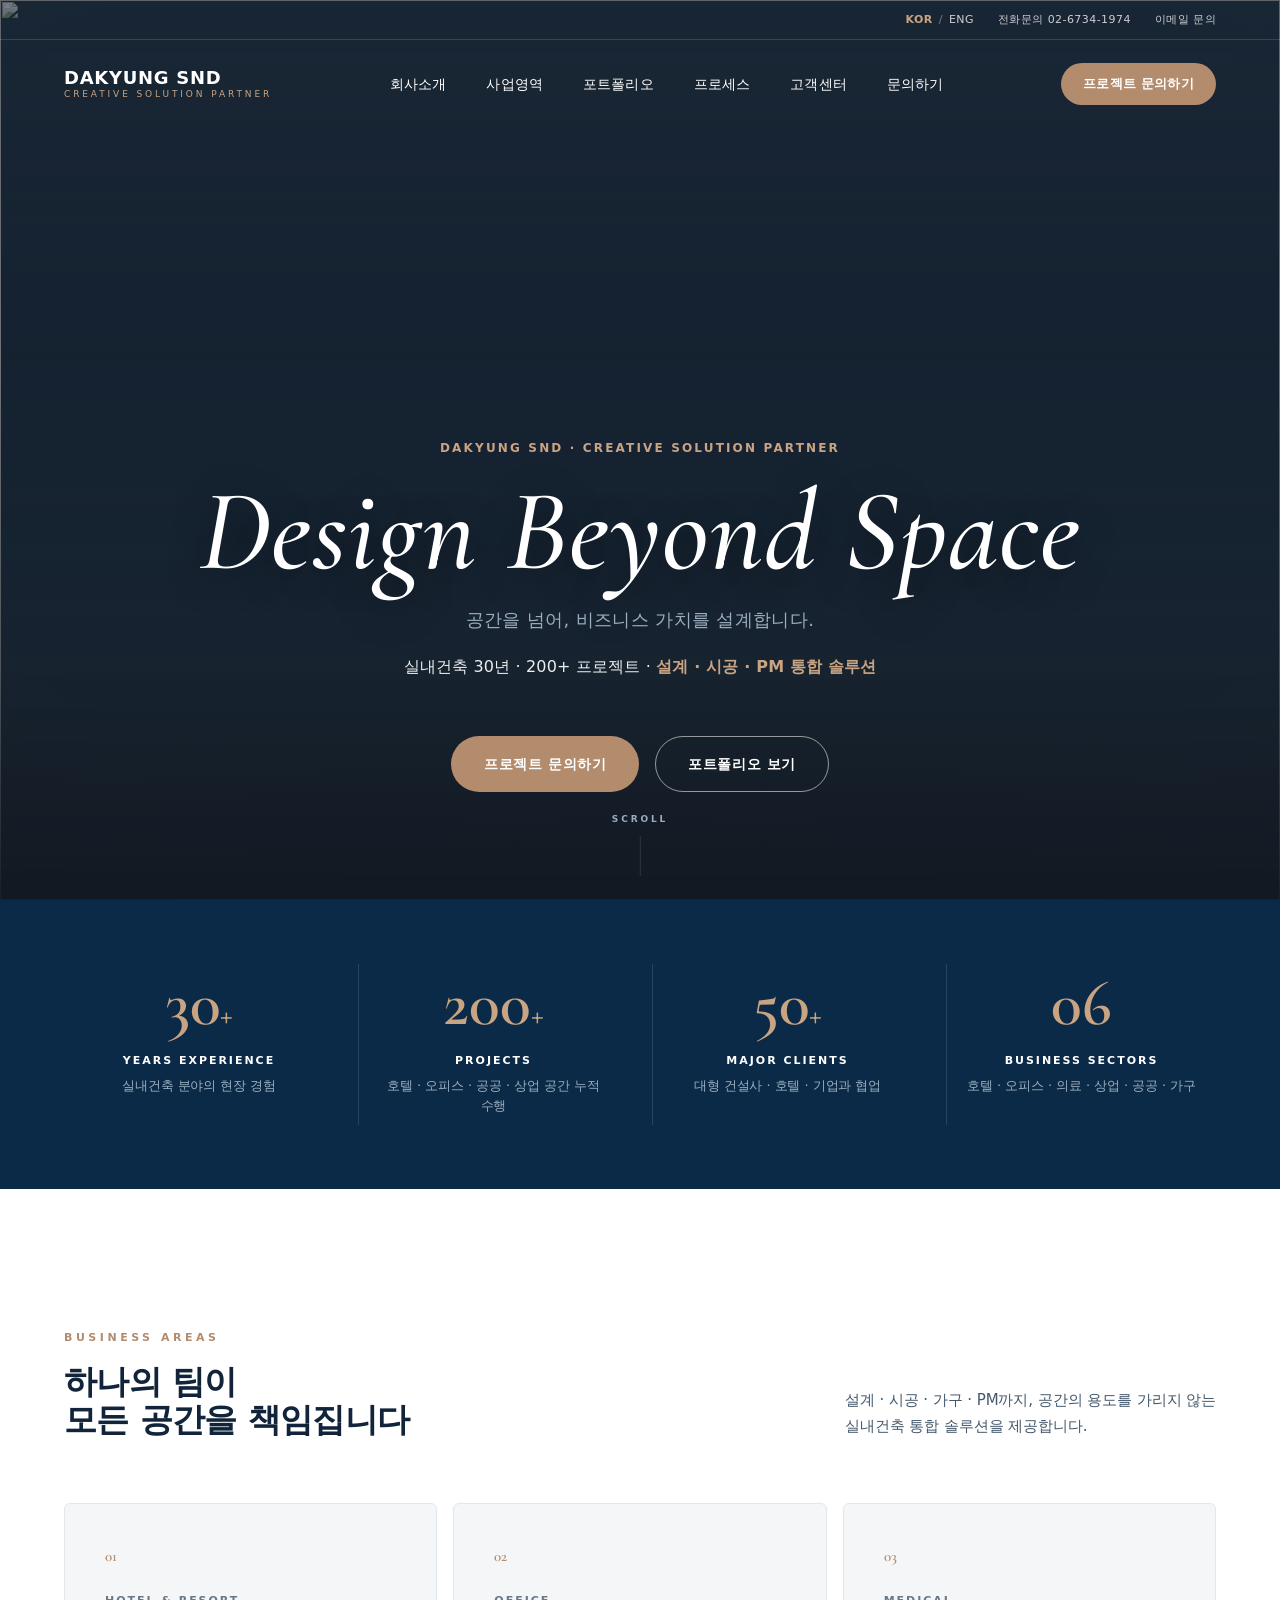
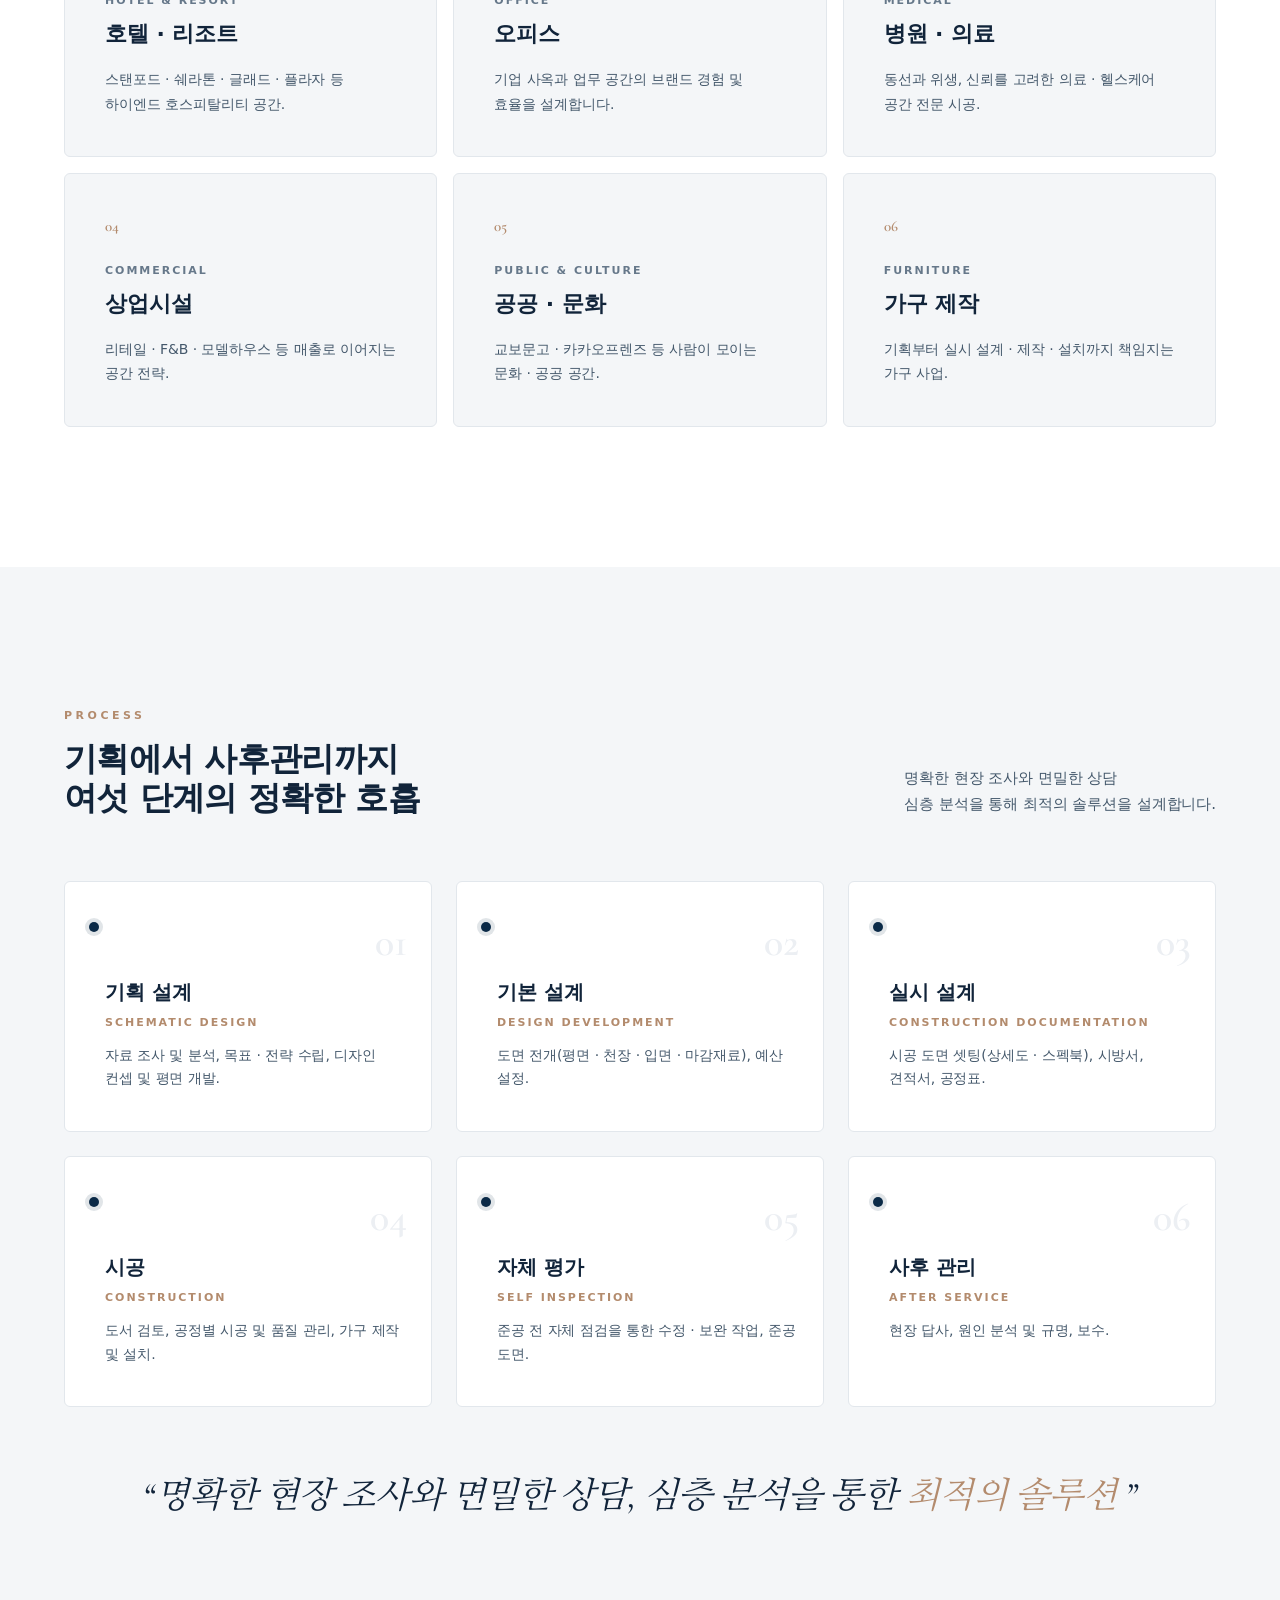
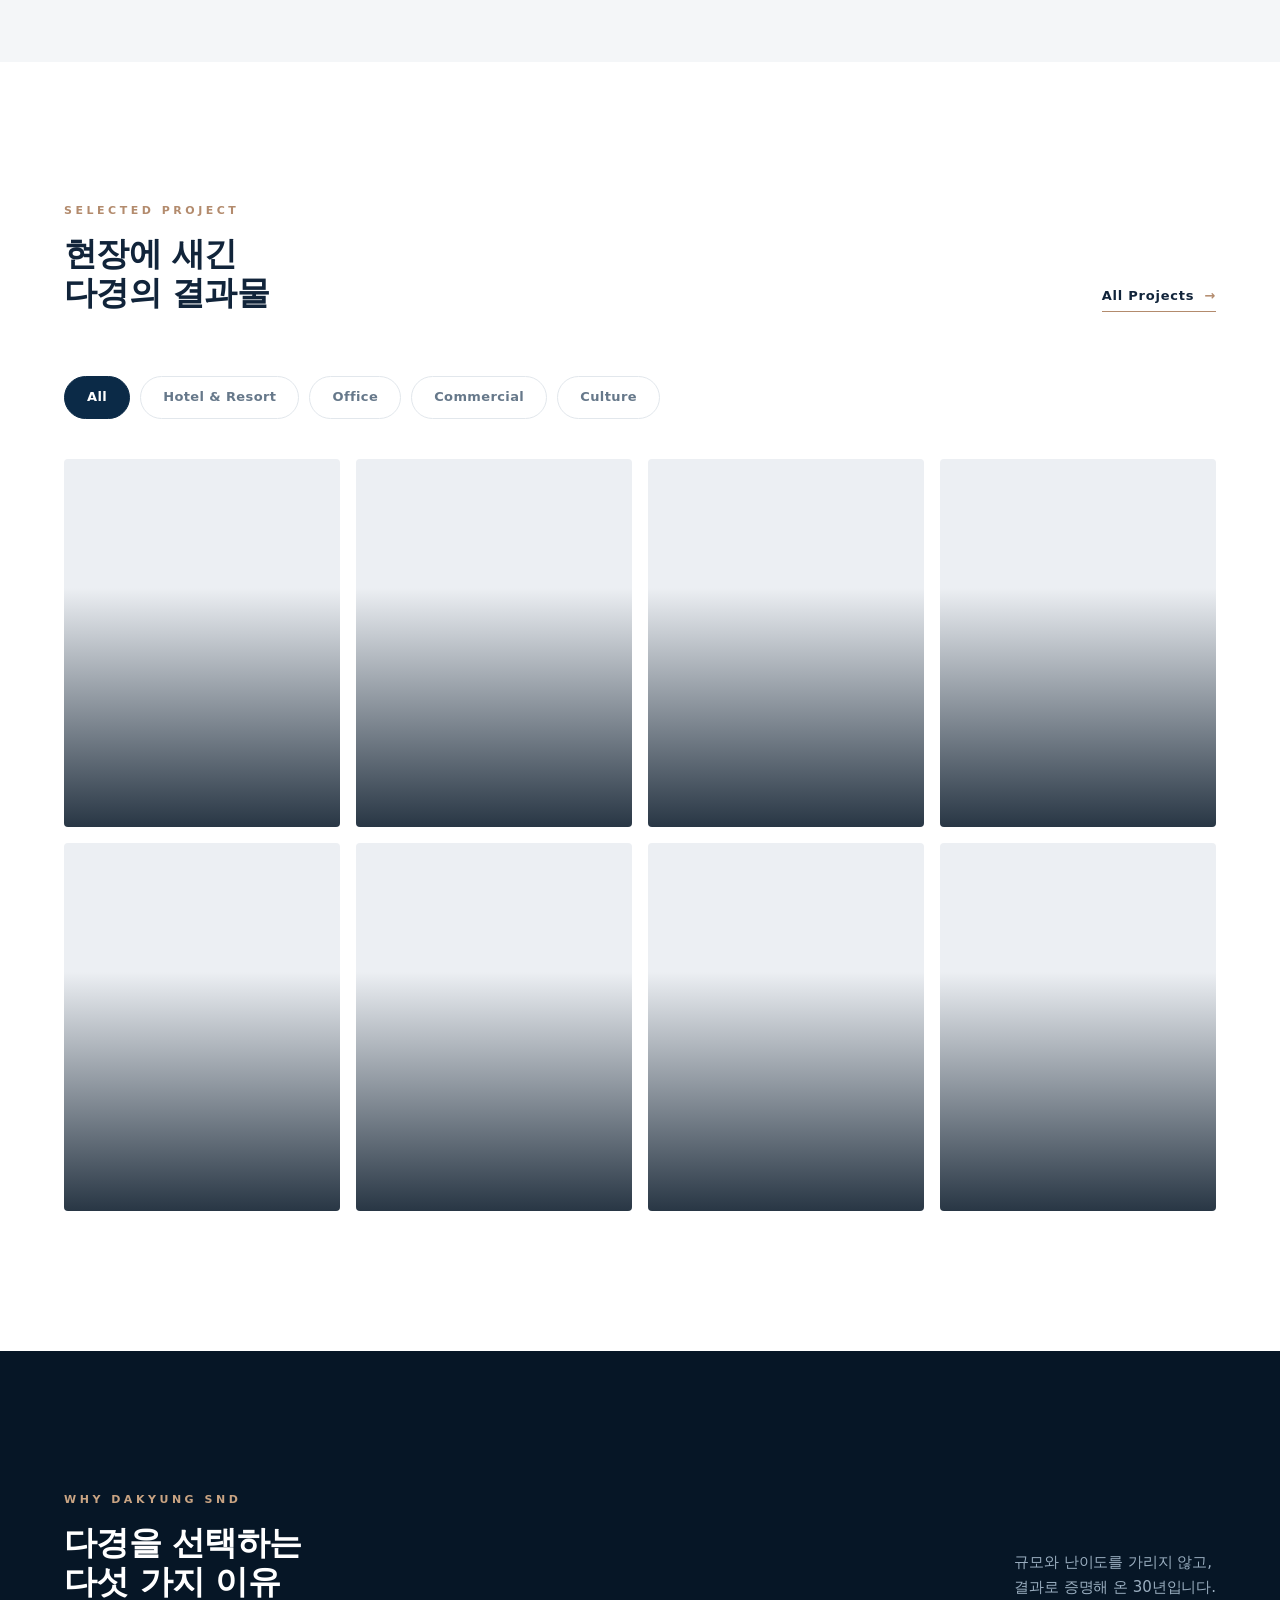
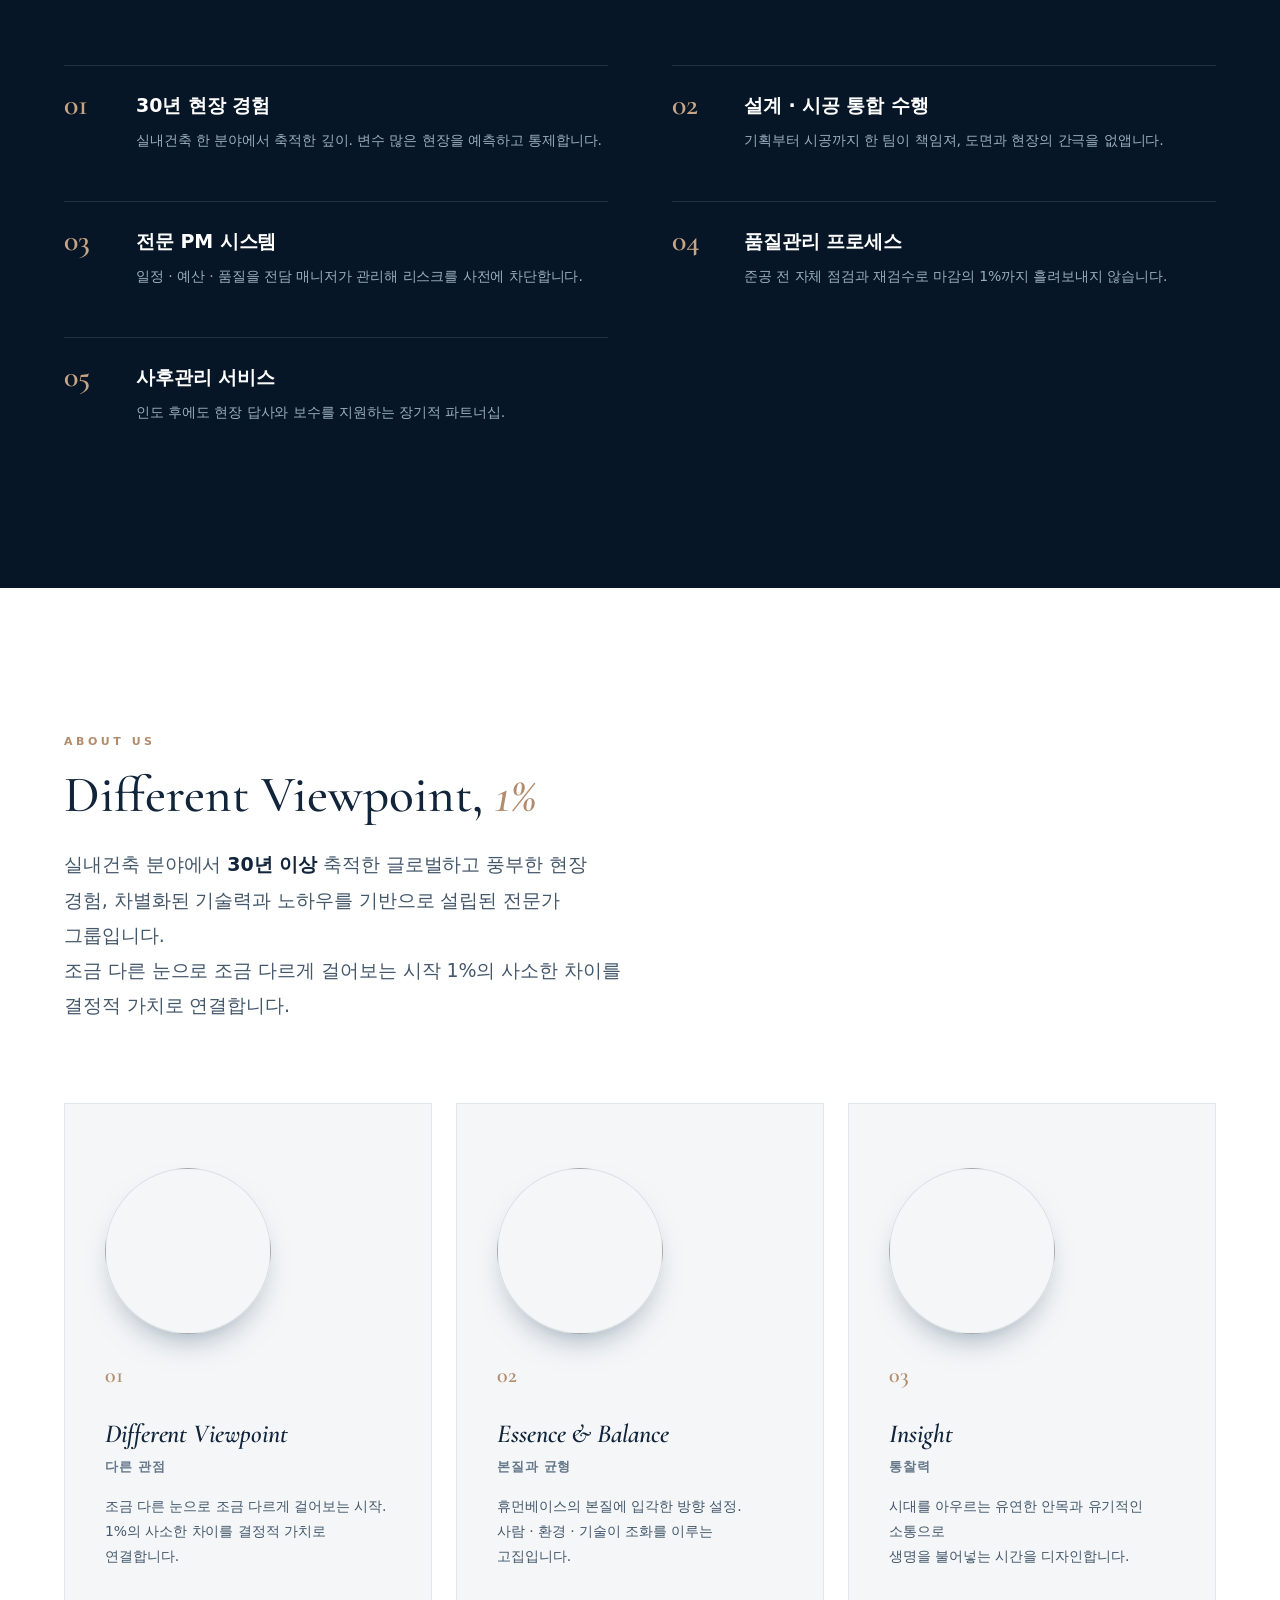
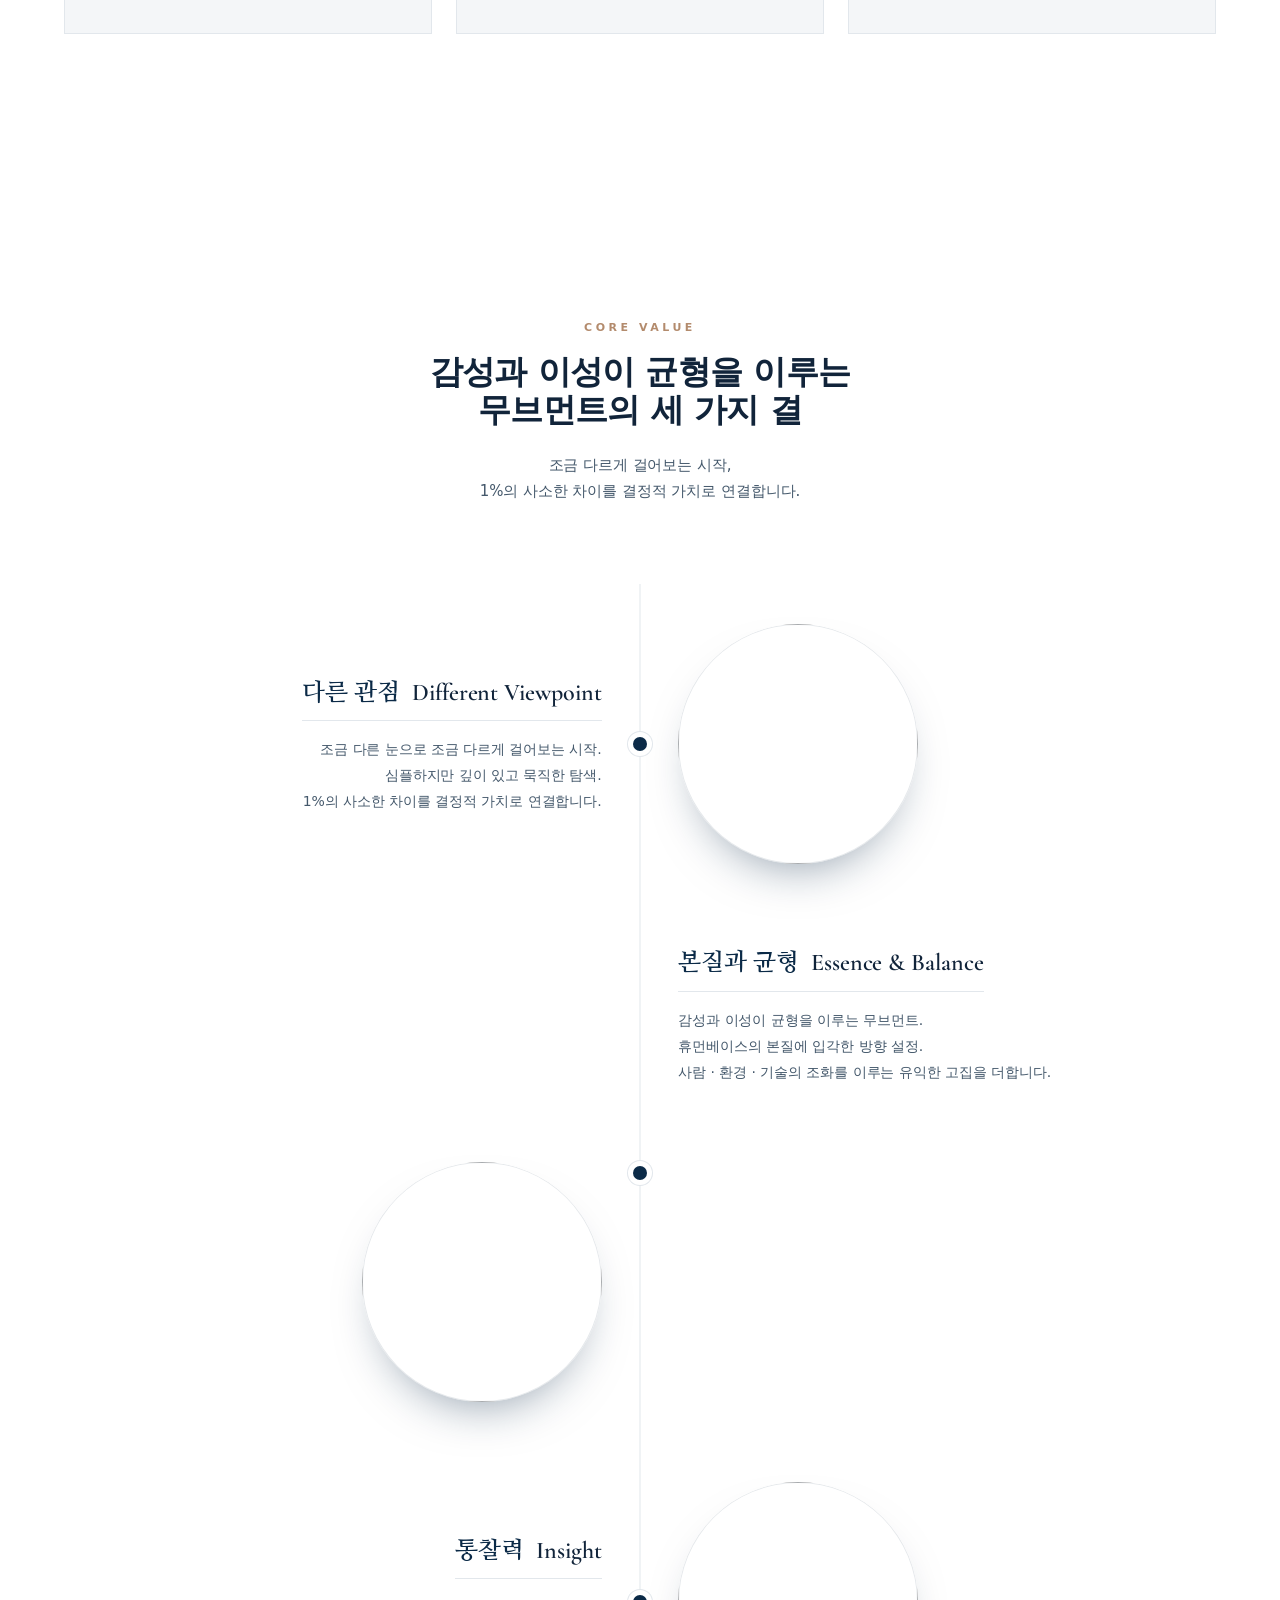
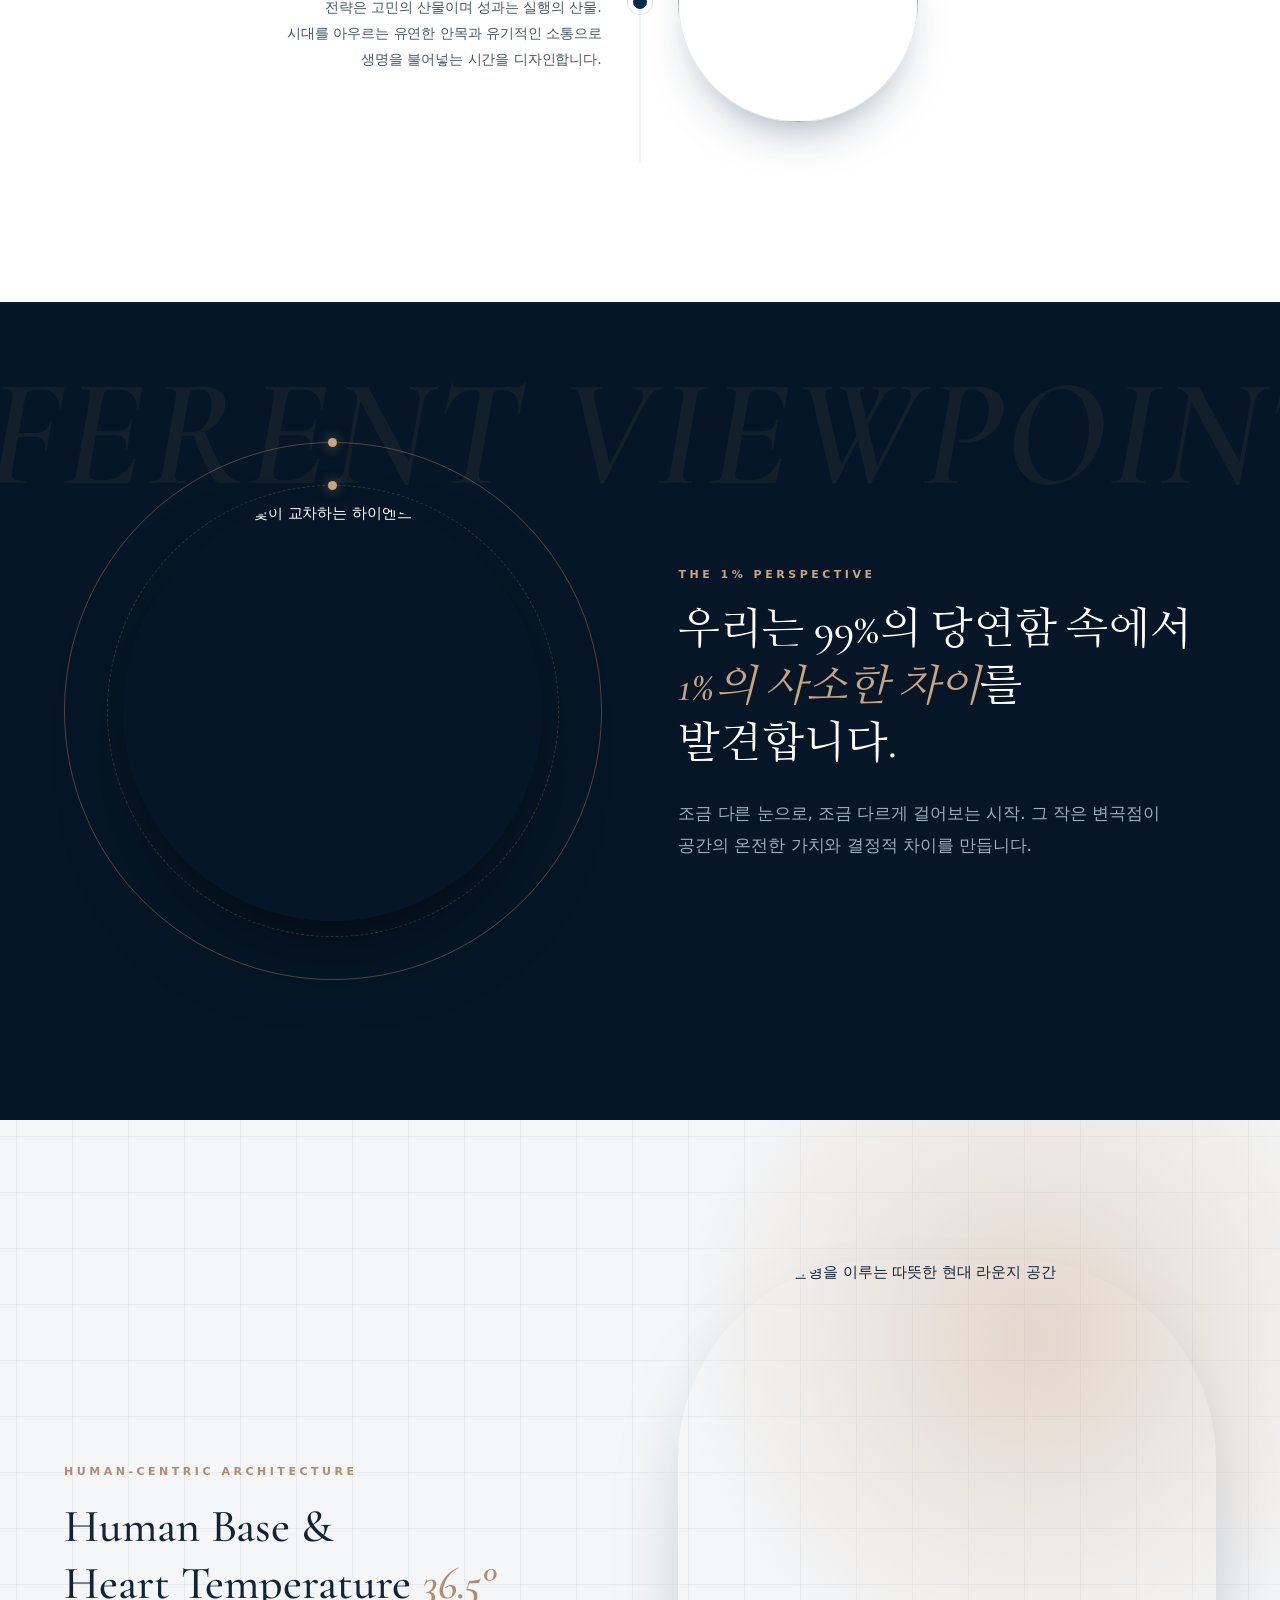
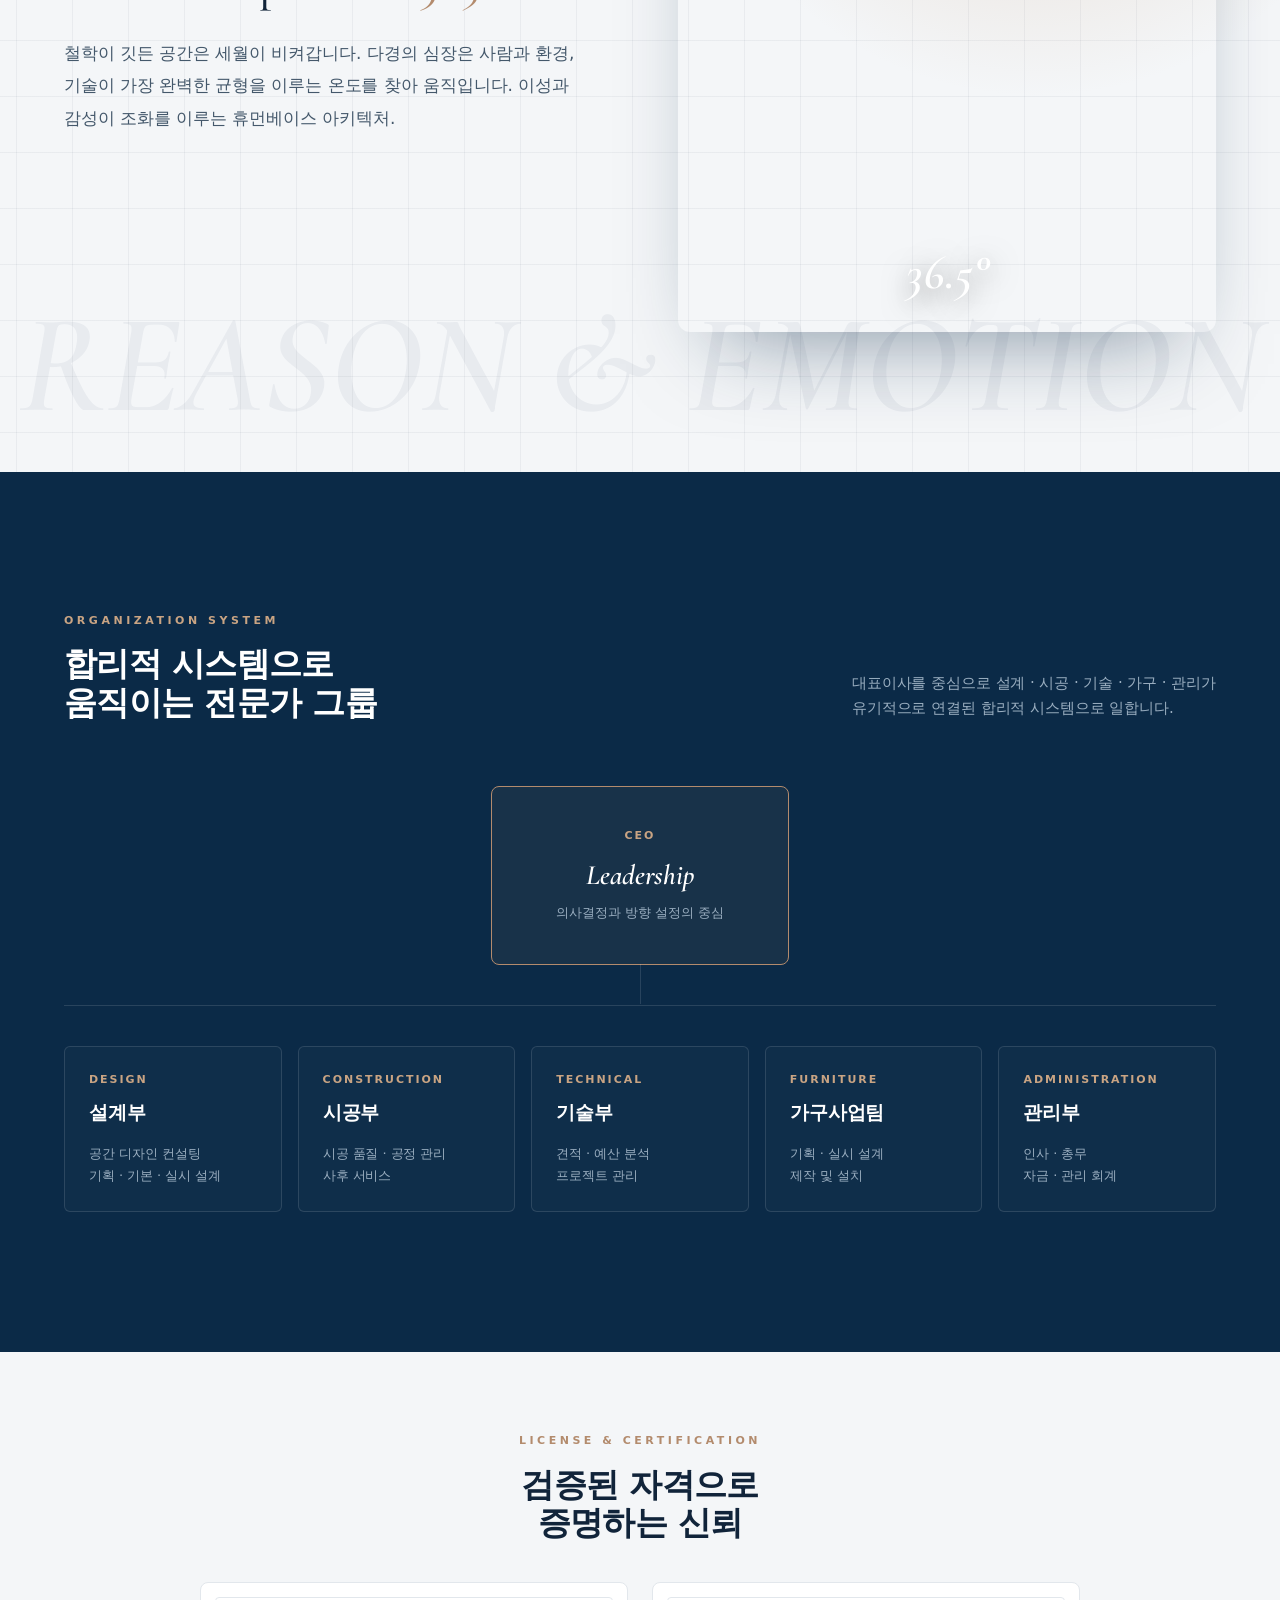
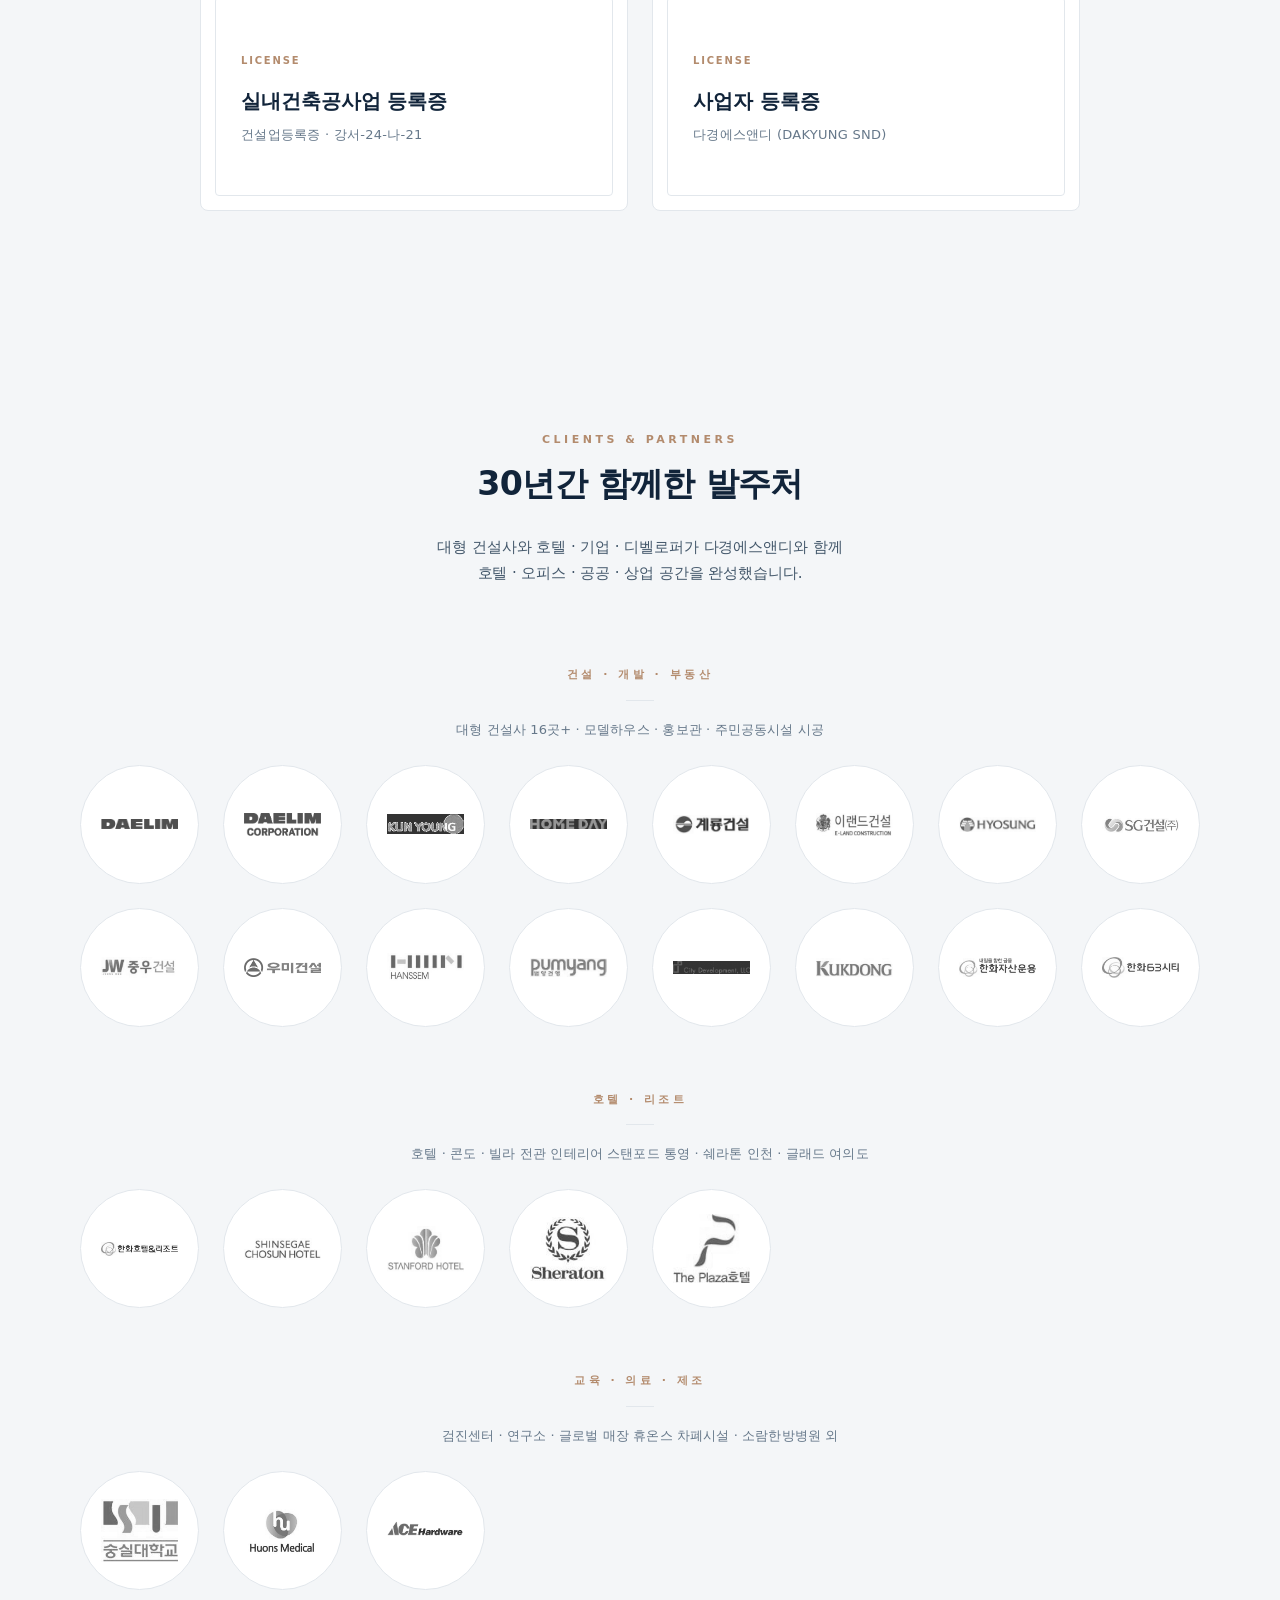
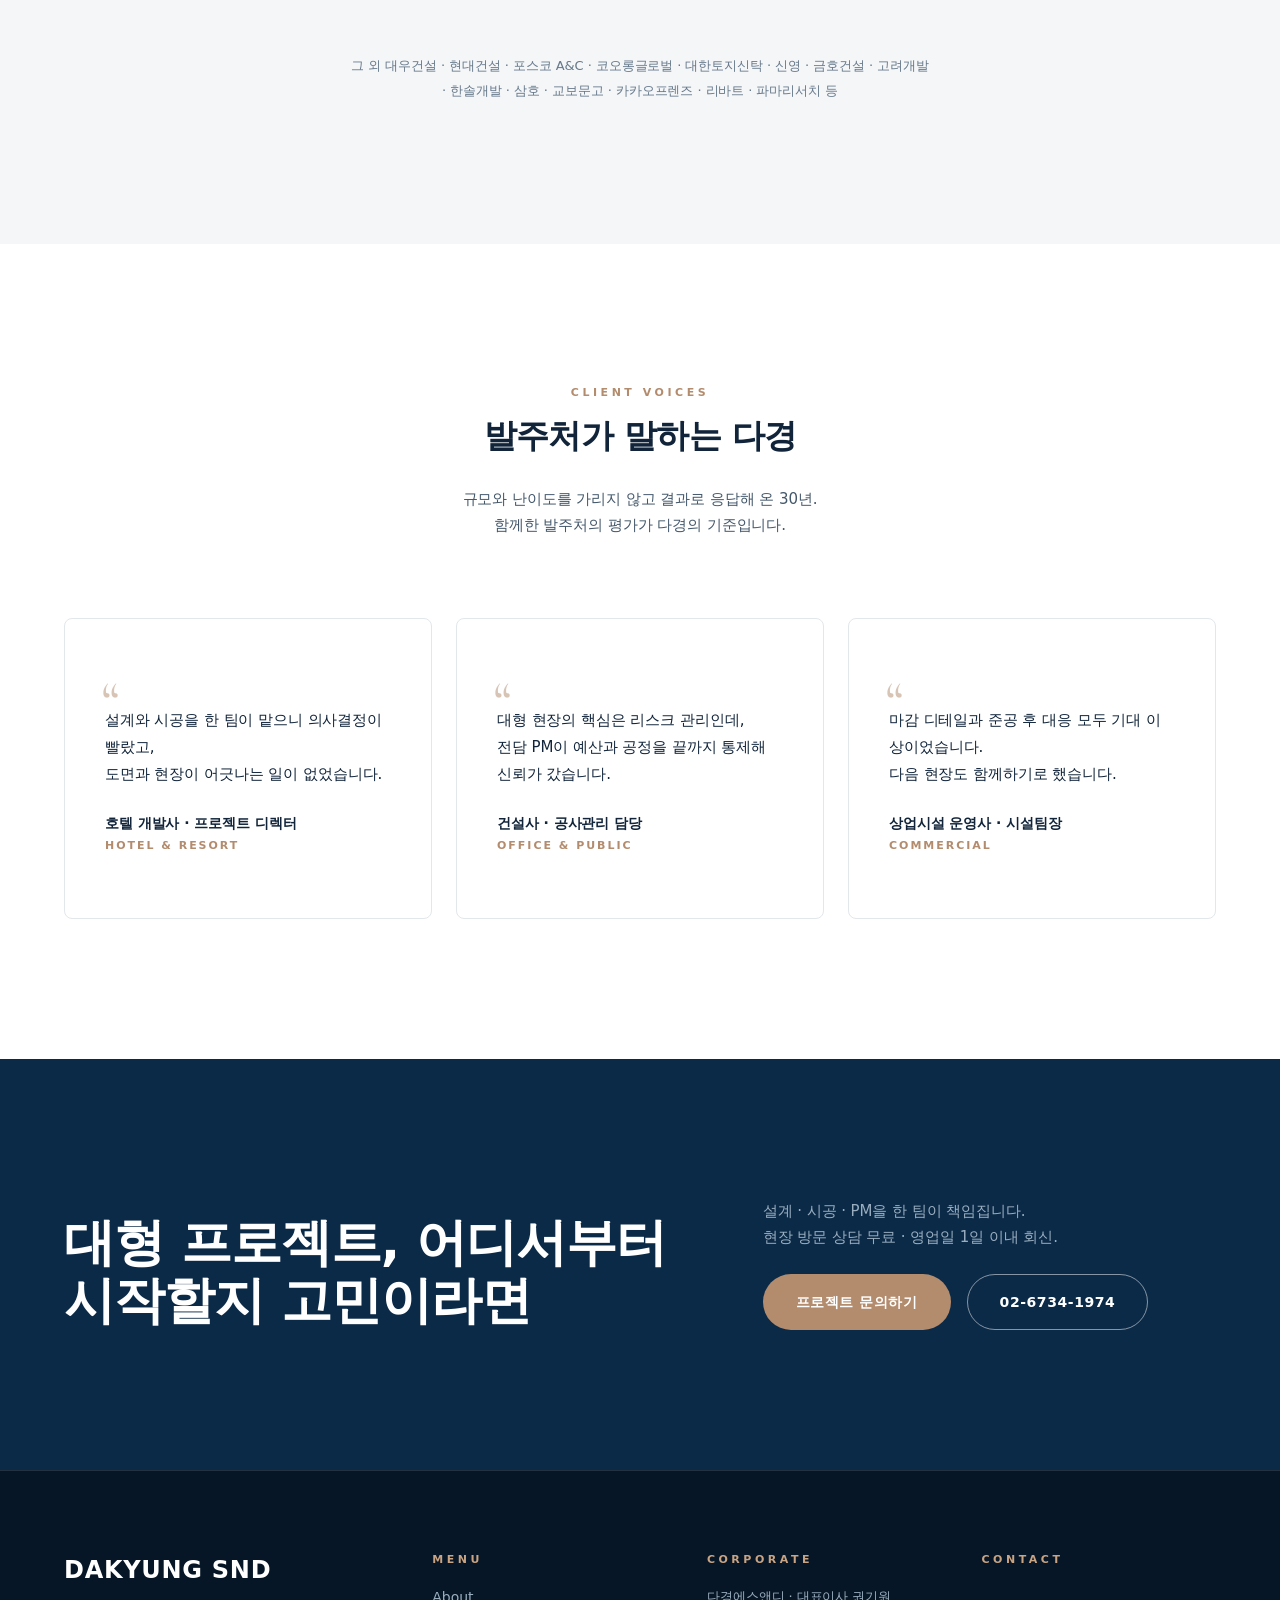
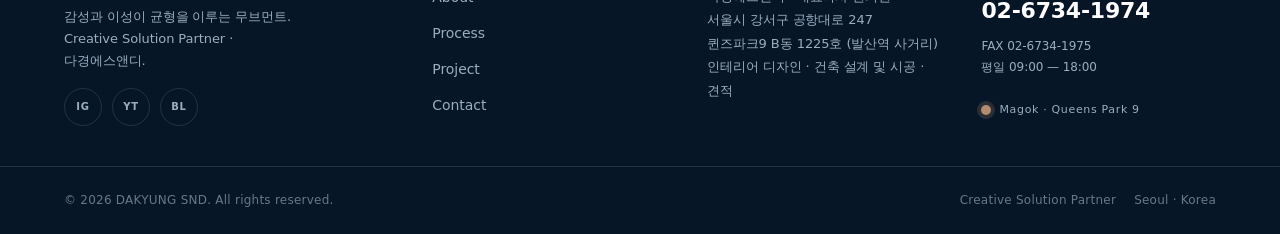
==== commit bcaa74e8: "인증 섹션 더 컴팩트하게: 상하 패딩 축소 + 제목-카드 간격 축소 Co-Authored-By: Claude Opus 4.8 <noreply@anthropic.com>" ====
--- a/index.html
+++ b/index.html
@@ -861,7 +861,7 @@
         <!-- ===== CTA ===== -->
         <section class="cta-strip" aria-label="상담 요청">
             <div class="container">
-                <h2>대형 프로젝트, 어디서부터<br>시작할지 고민이라면.</h2>
+                <h2>대형 프로젝트, 어디서부터<br>시작할지 고민이라면</h2>
                 <div class="cta-aside">
                     <p>설계 · 시공 · PM을 한 팀이 책임집니다.<br>현장 방문 상담 무료 · 영업일 1일 이내 회신.</p>
                     <div class="cta-actions">
--- a/style/index.css
+++ b/style/index.css
@@ -1065,7 +1065,8 @@
 }
 
 /* ===== LICENSE & CLIENT ===== */
-.trust { background: var(--c-ivory); }
+.trust { background: var(--c-ivory); padding-top: var(--sp-7); padding-bottom: var(--sp-7); }
+.trust .s-head.center { margin-bottom: var(--sp-5); }
 .trust-licenses {
     display: grid;
     grid-template-columns: repeat(2, 1fr);
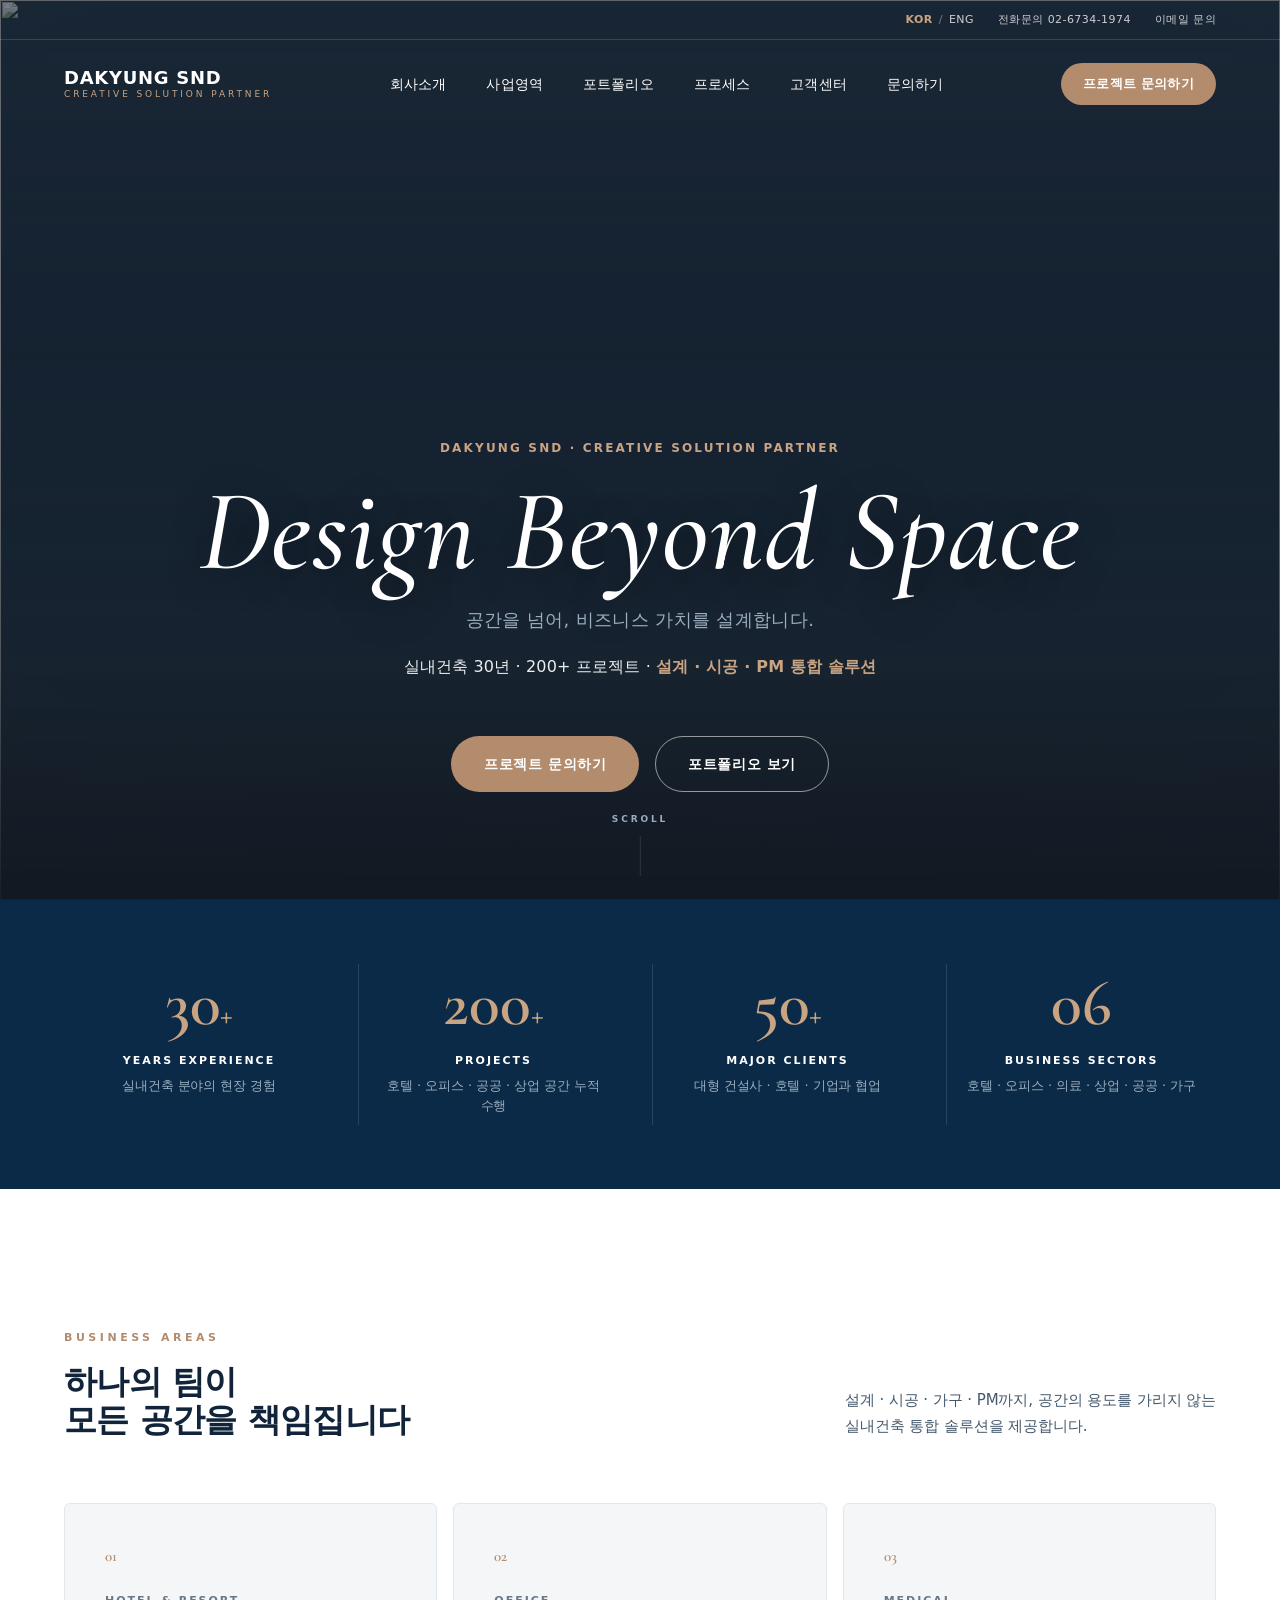
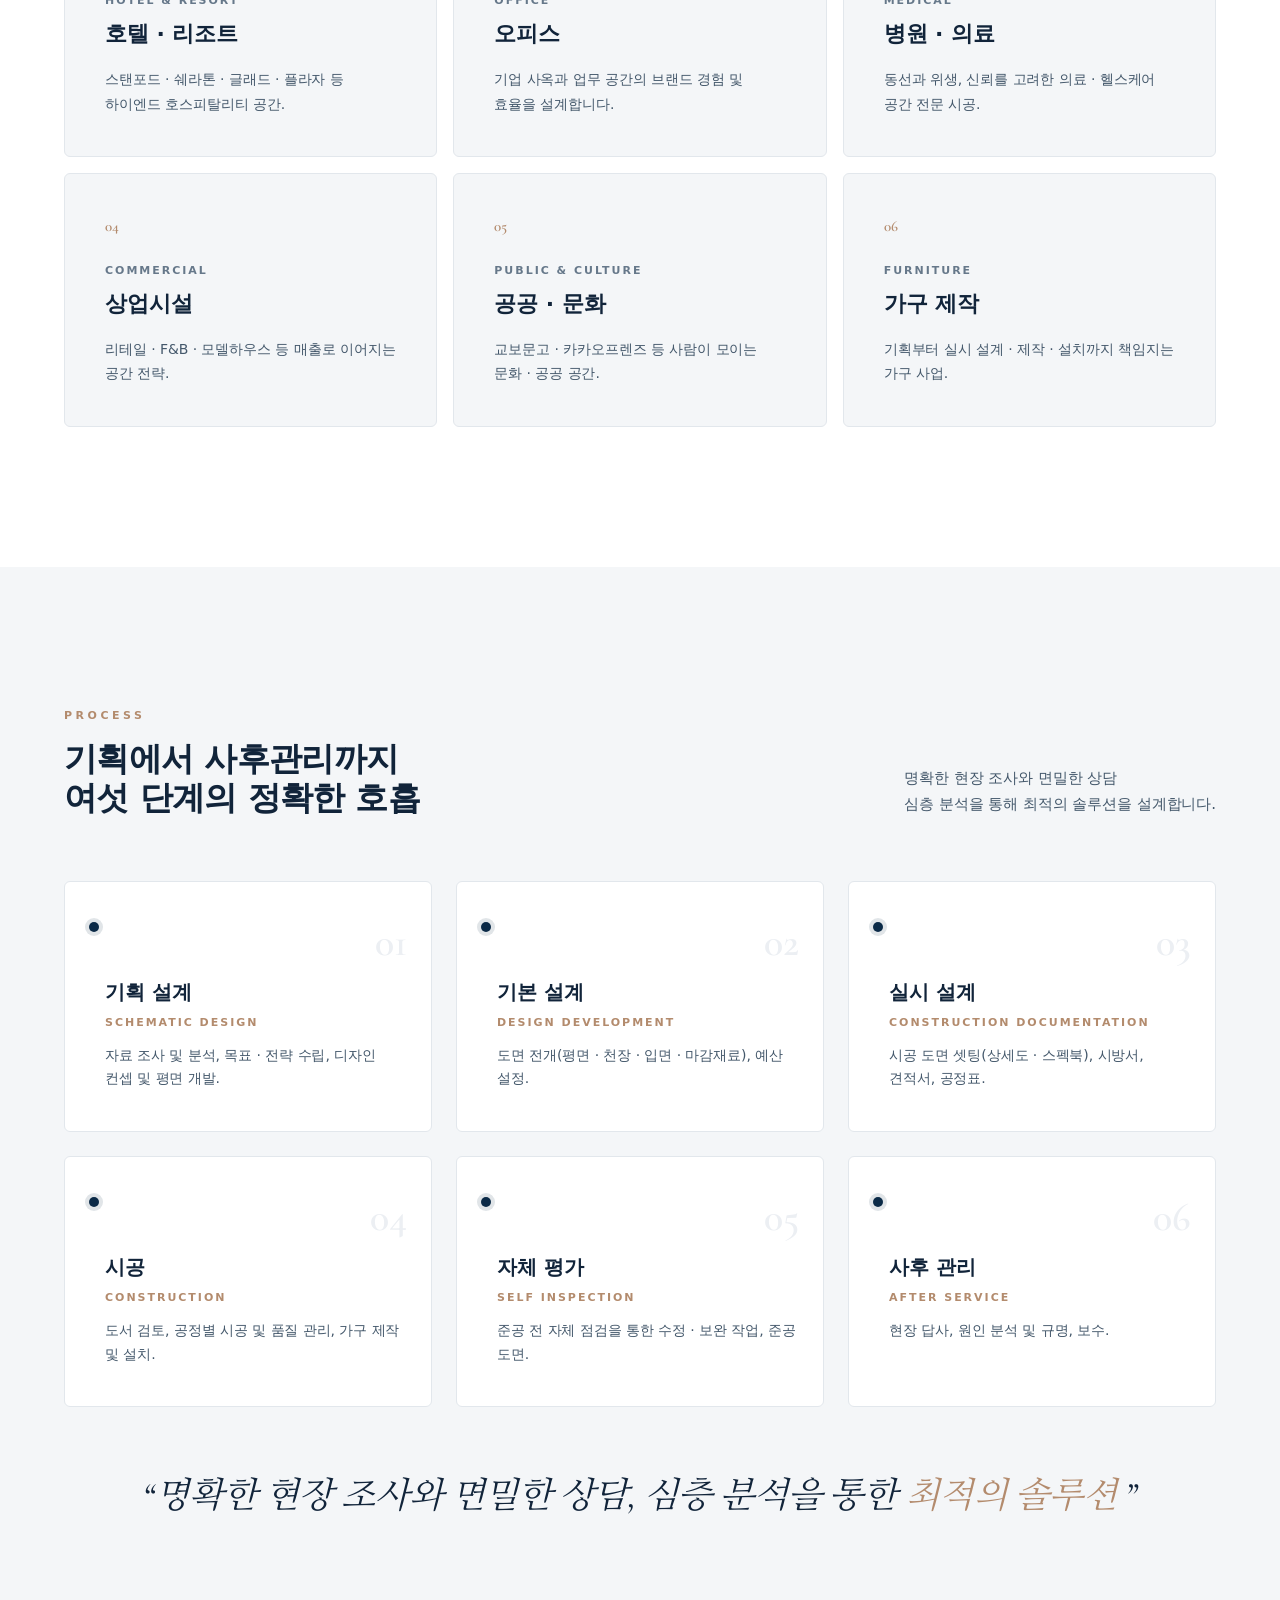
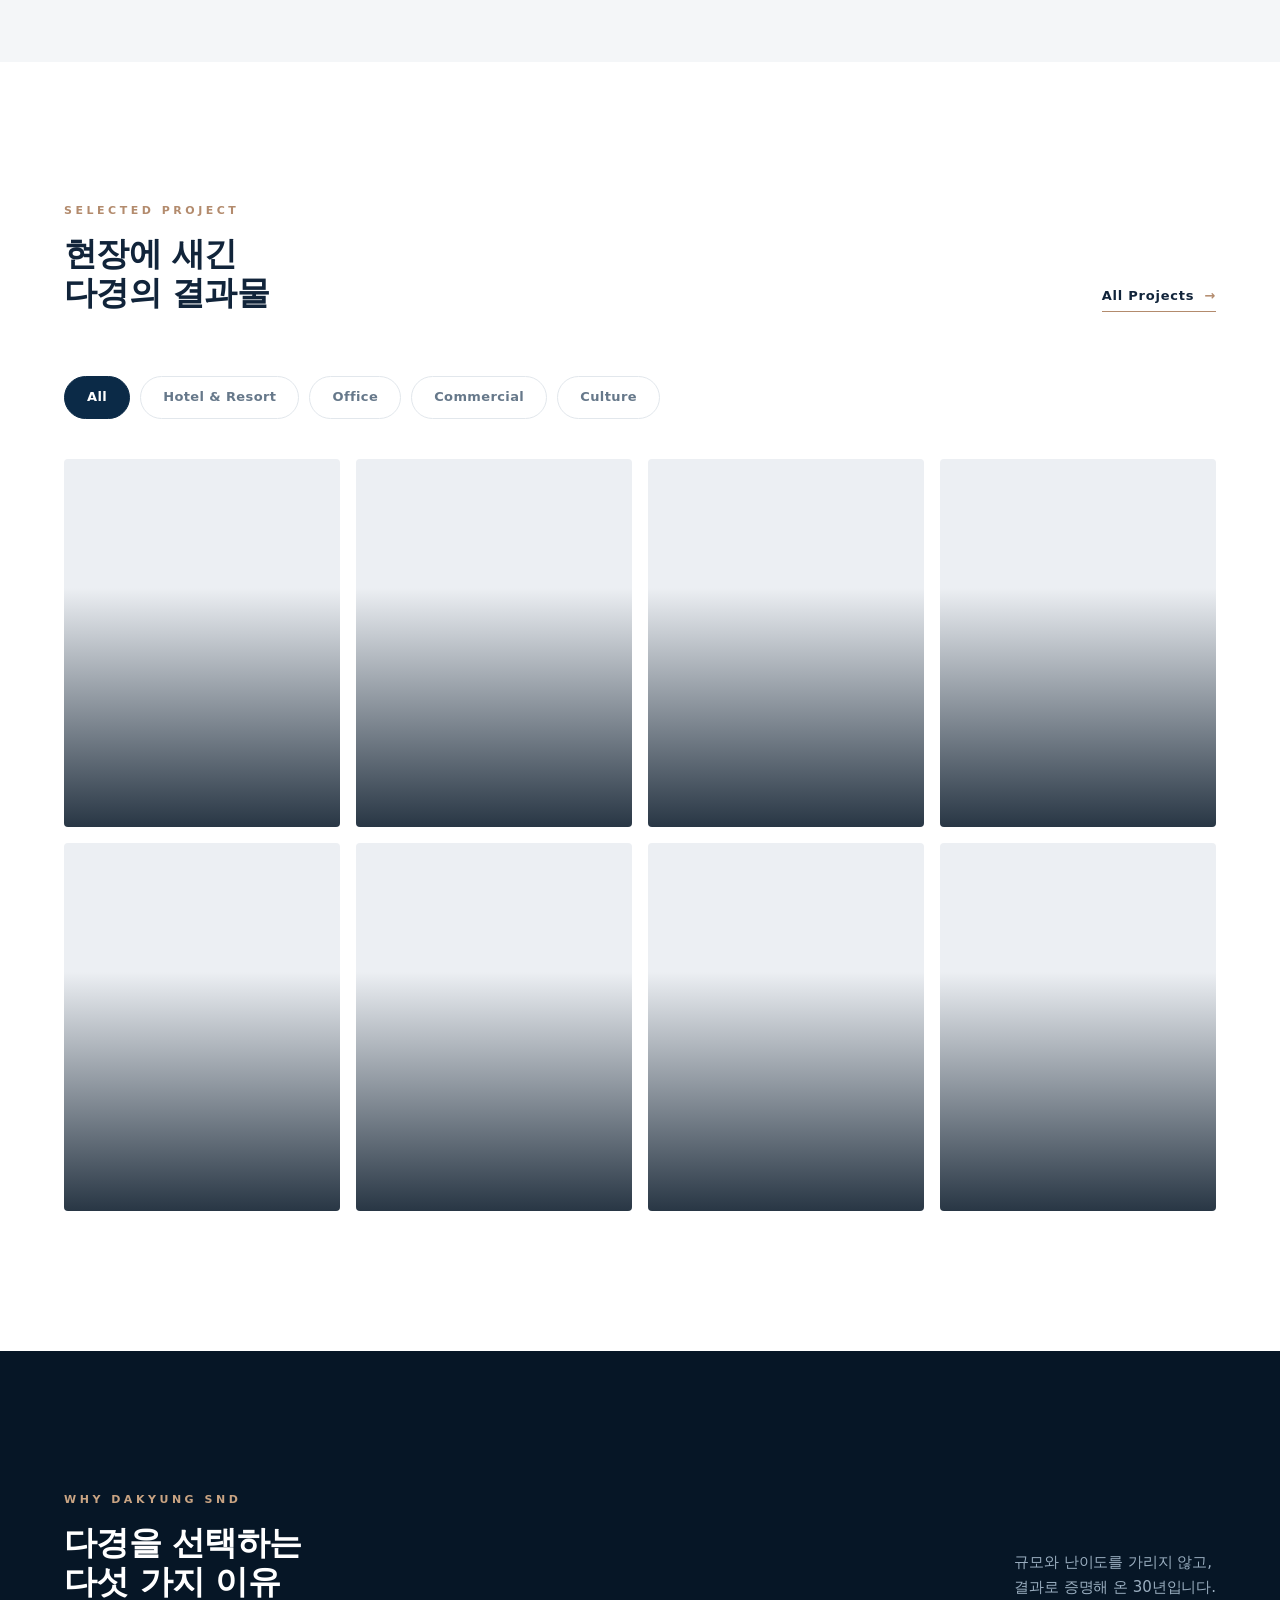
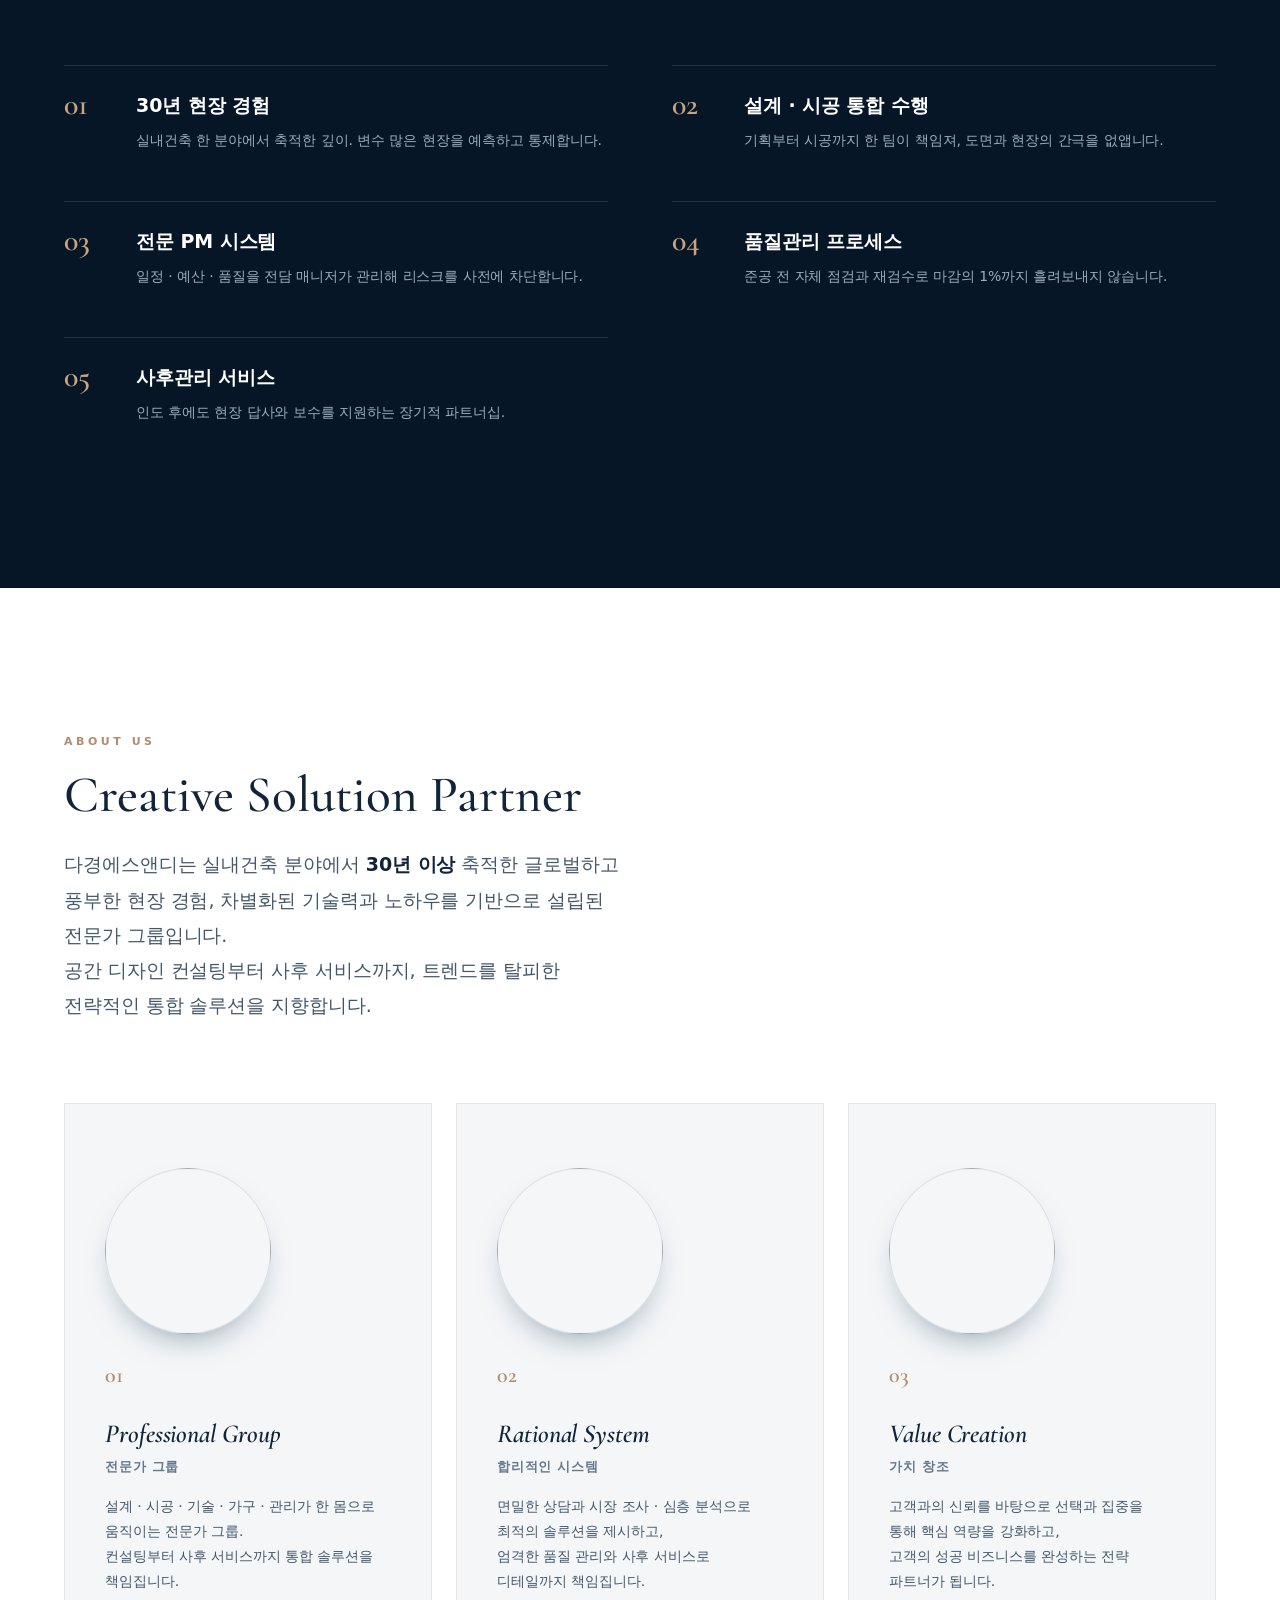
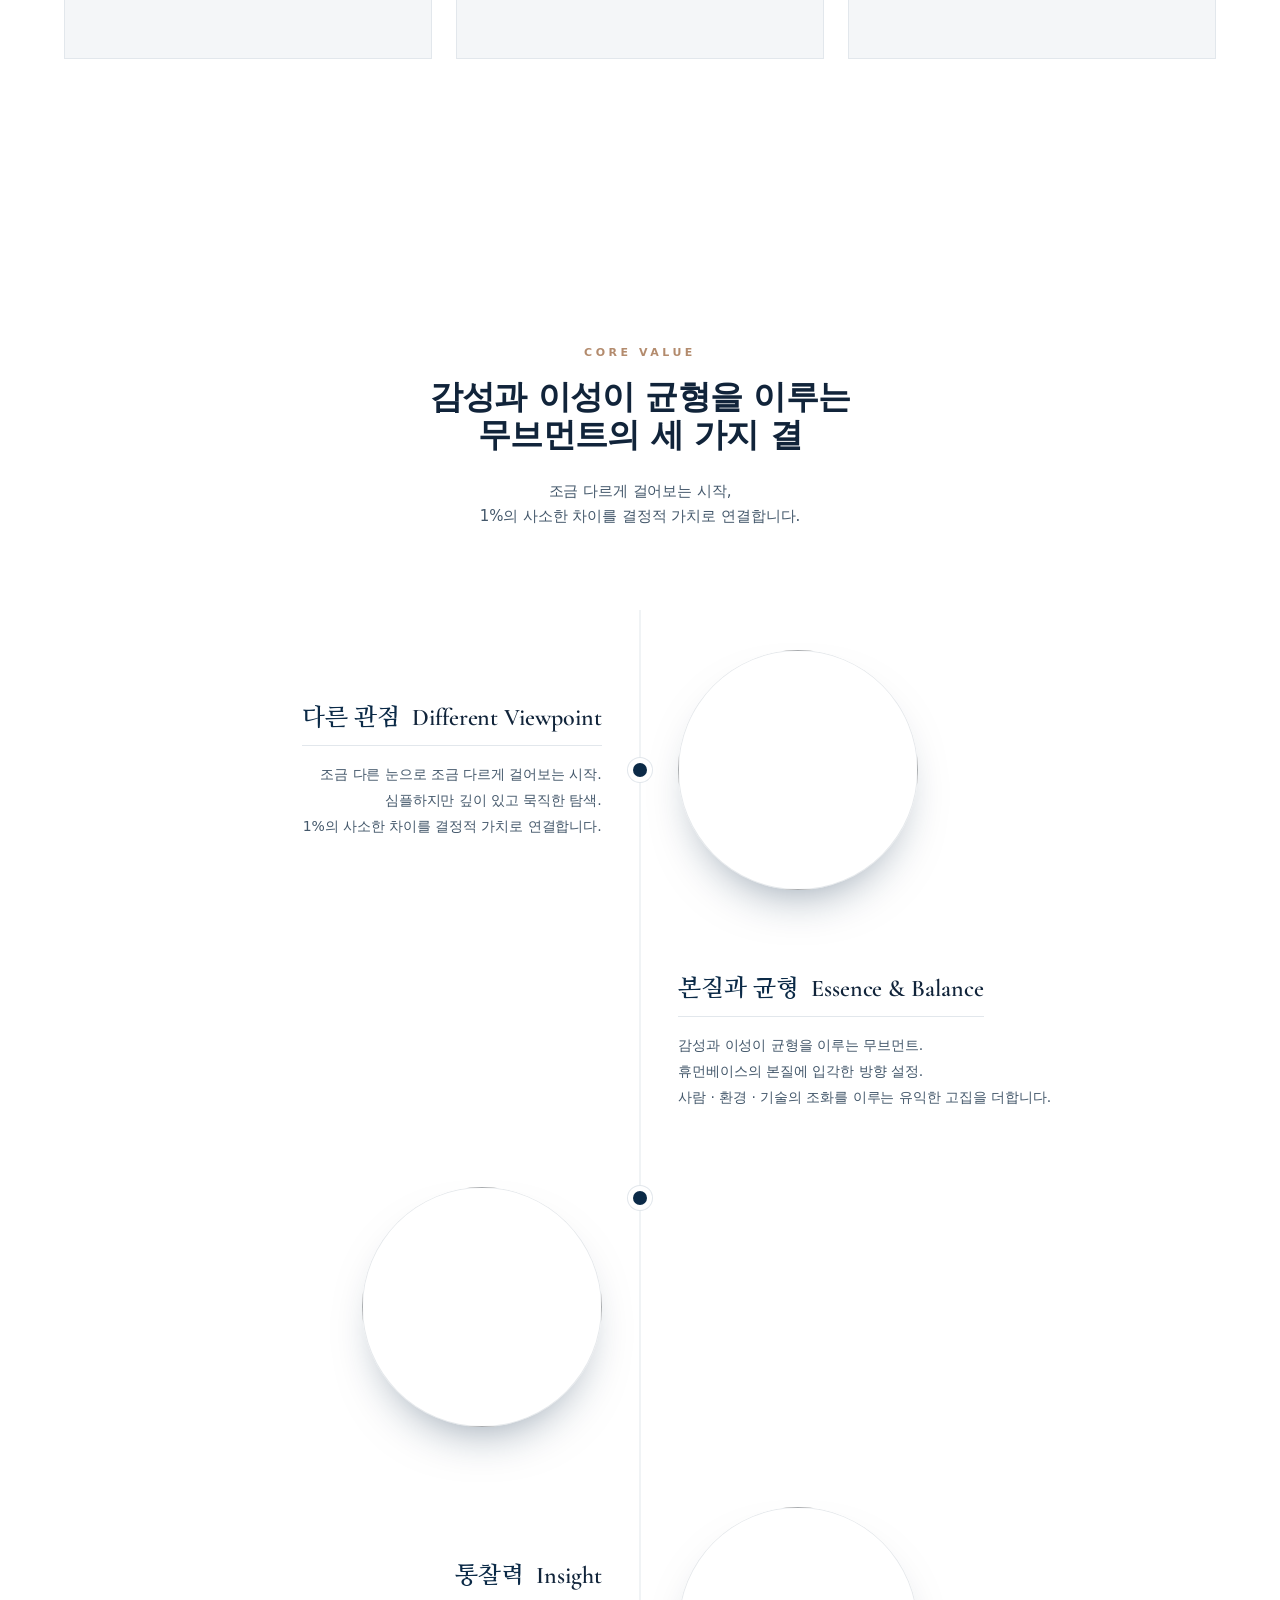
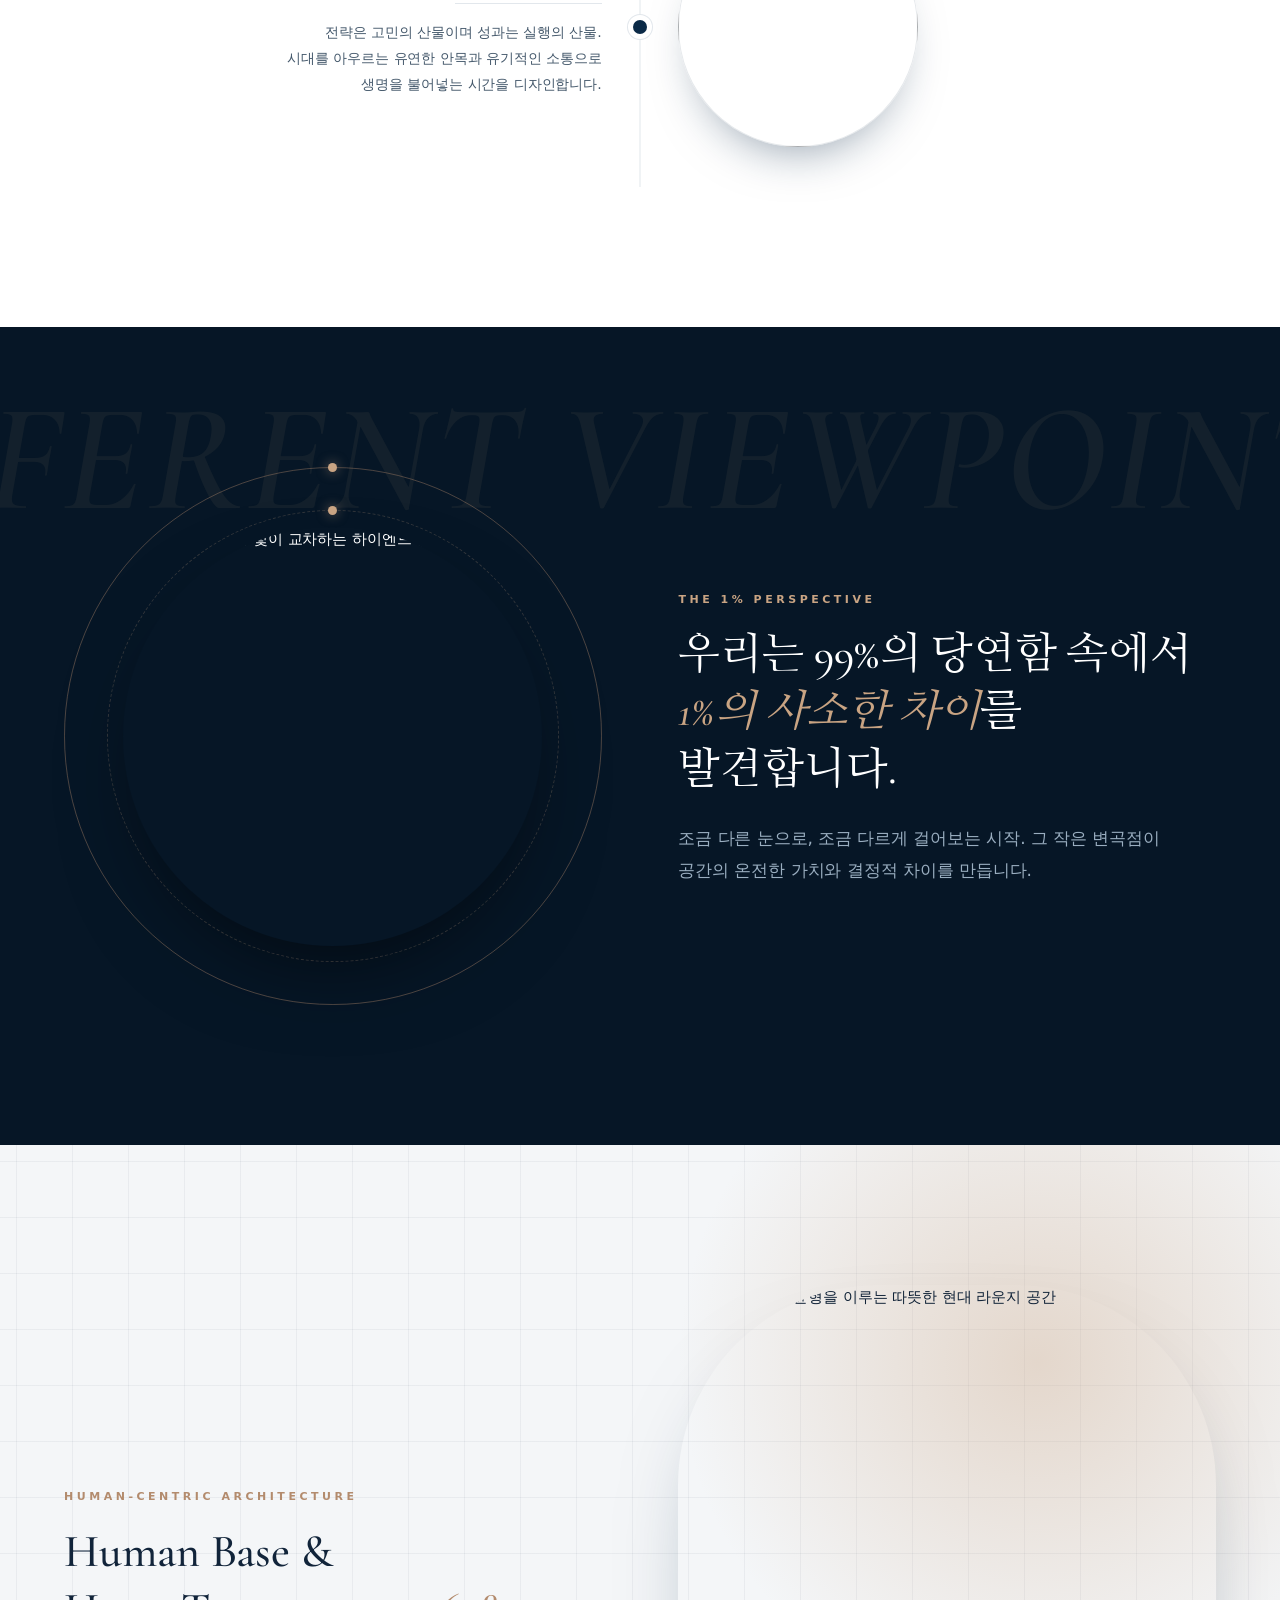
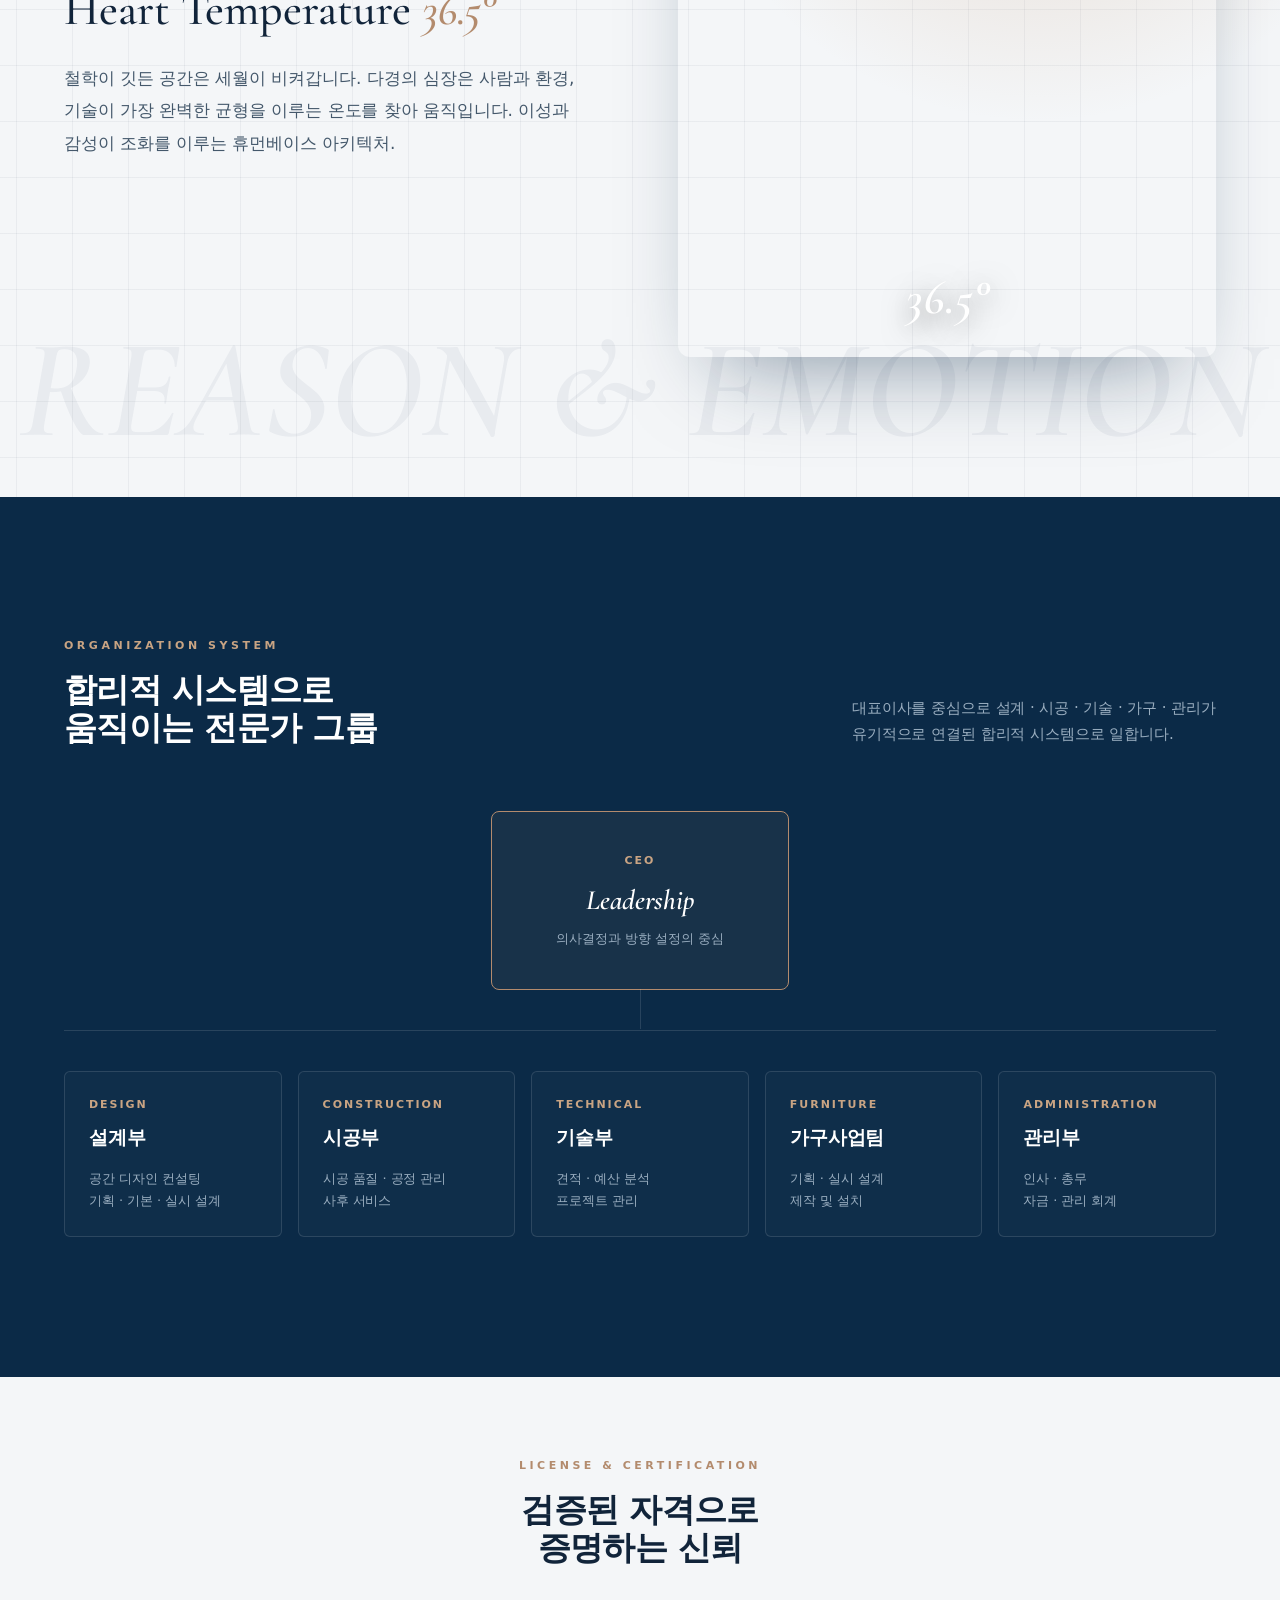
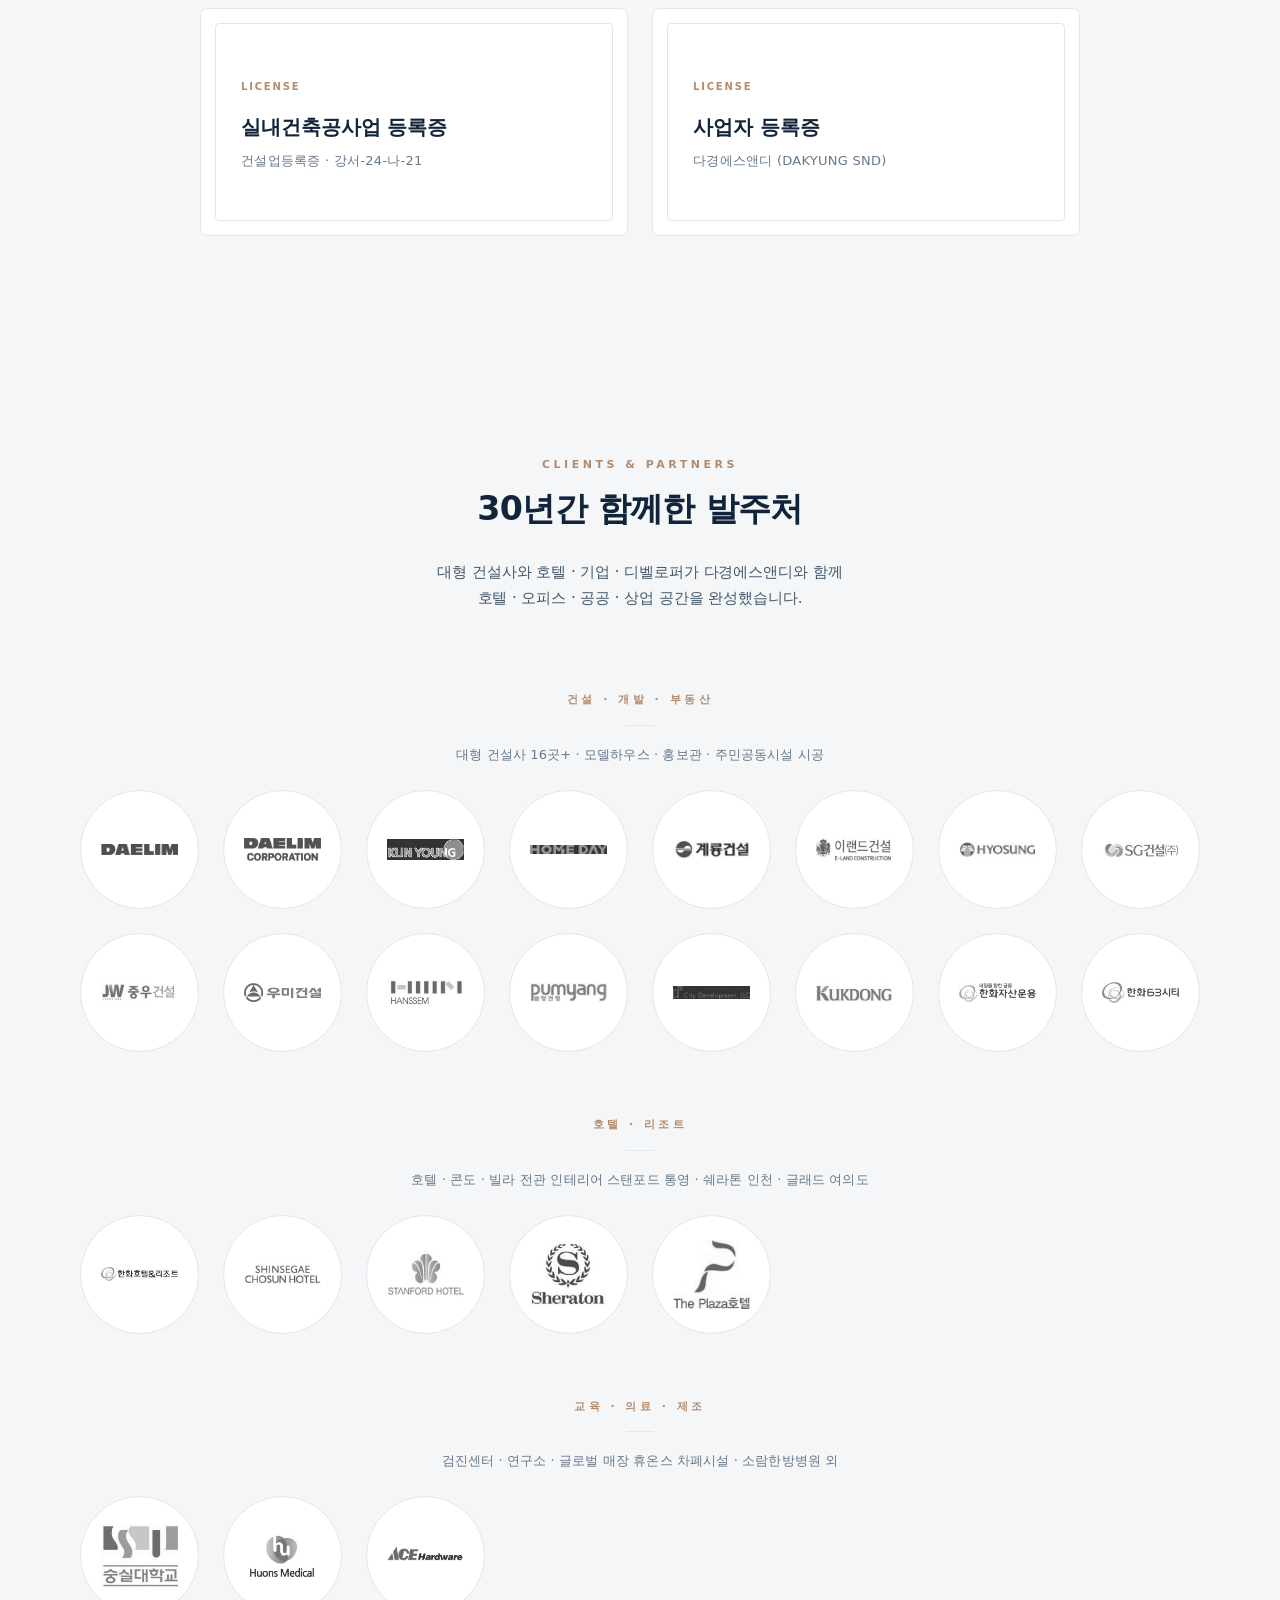
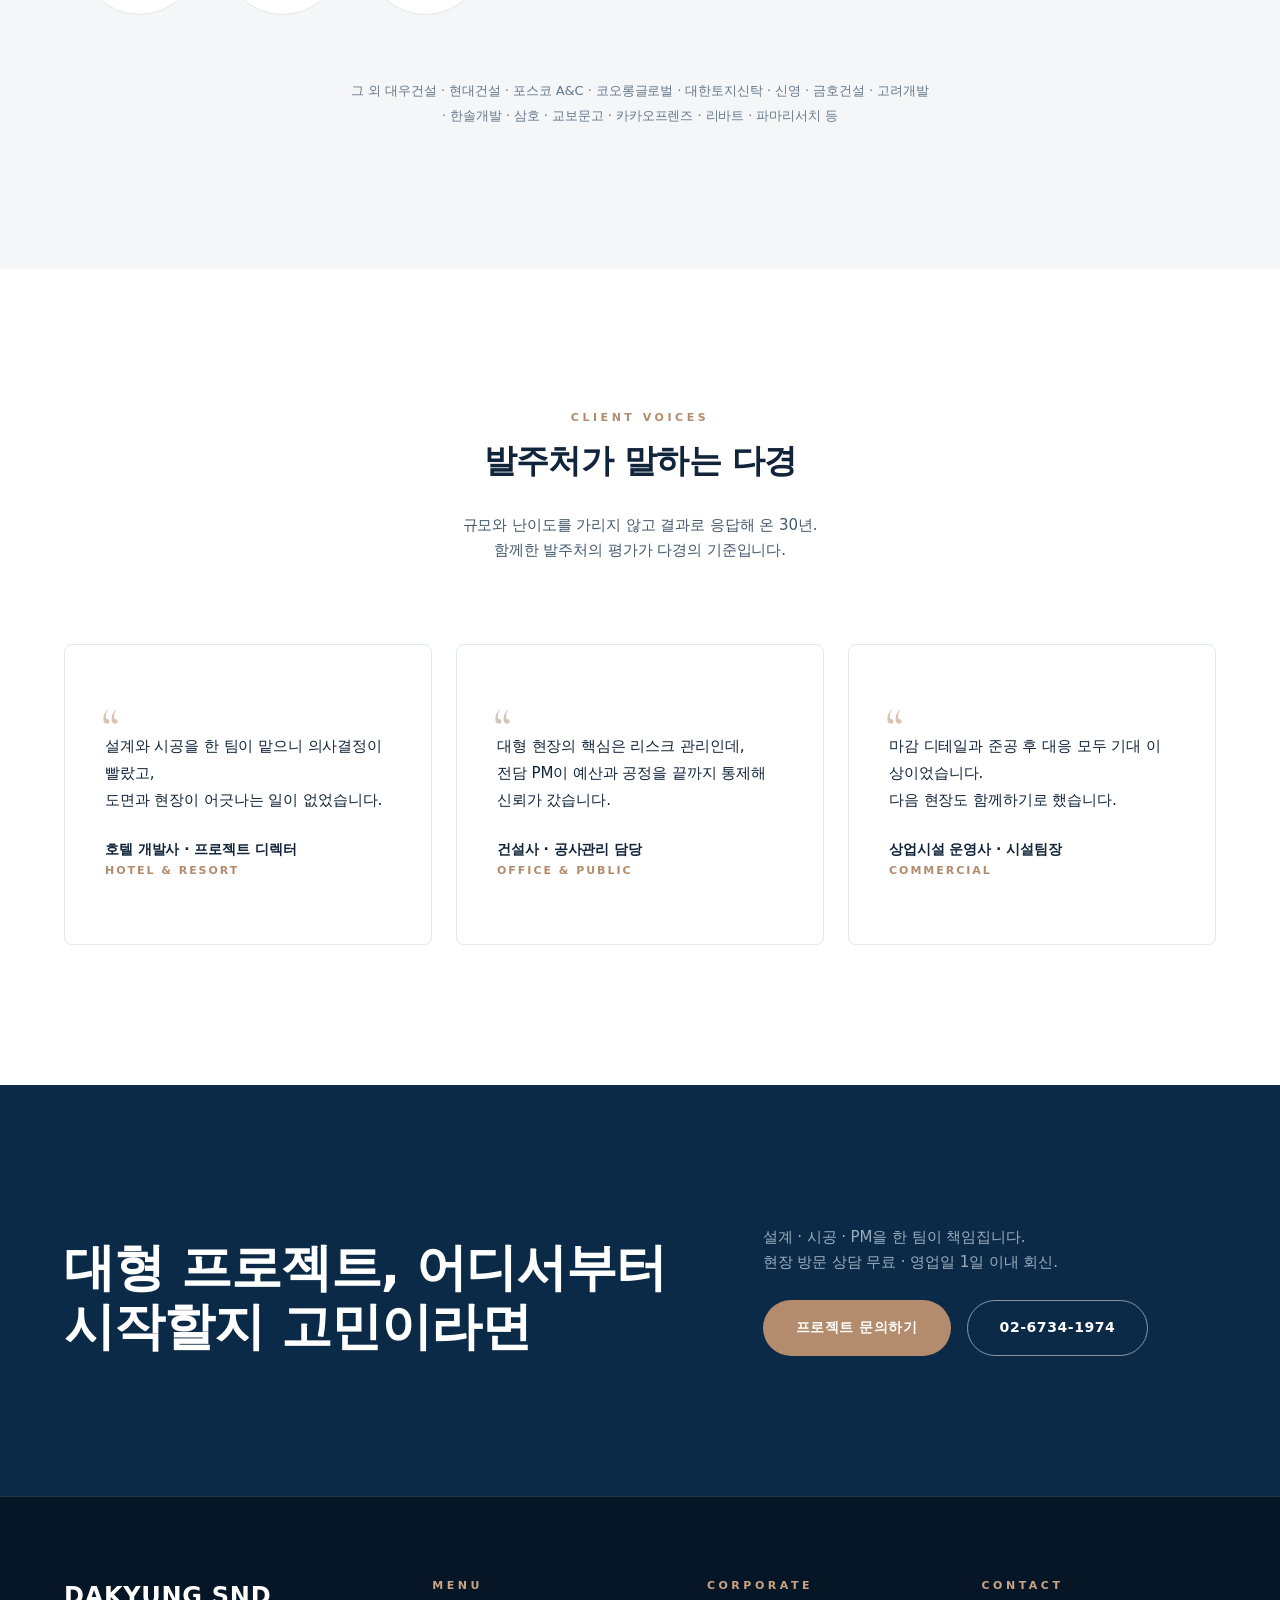
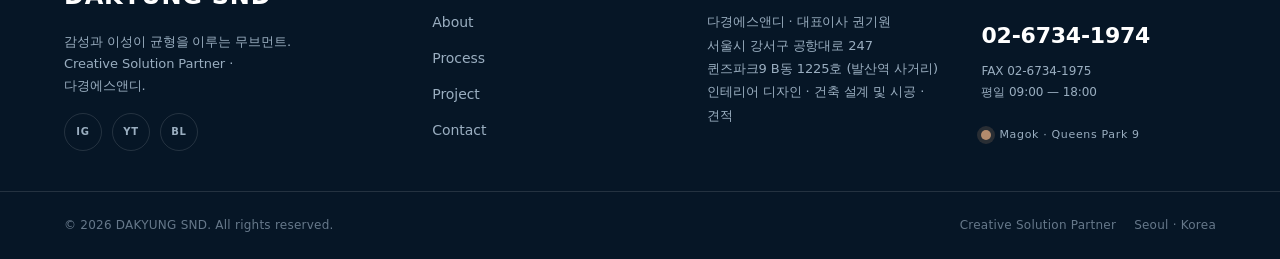
==== commit d3c36710: "About Us 섹션을 지명원 회사 정체성으로 정리(전문가그룹·합리적시스템·가치창조) Core Value(다른관점·본질과균형·통찰력)와 중복되던 3가치를 제거하고, About은 회" ====
--- a/index.html
+++ b/index.html
@@ -519,53 +519,54 @@
             <div class="container">
                 <div class="about-head">
                     <span class="eyebrow">About Us</span>
-                    <h2 class="about-title serif">Different Viewpoint, <em>1%</em></h2>
+                    <h2 class="about-title serif">Creative Solution Partner</h2>
                     <p class="about-lead">
-                        실내건축 분야에서 <strong>30년 이상</strong> 축적한 글로벌하고 풍부한 현장 경험,
-                        차별화된 기술력과 노하우를 기반으로 설립된 전문가 그룹입니다. <br>
-                        조금 다른 눈으로 조금 다르게 걸어보는 시작 1%의 사소한 차이를 <br>
-                        결정적 가치로 연결합니다.
+                        다경에스앤디는 실내건축 분야에서 <strong>30년 이상</strong> 축적한
+                        글로벌하고 풍부한 현장 경험, 차별화된 기술력과 노하우를 기반으로 설립된
+                        전문가 그룹입니다. <br>
+                        공간 디자인 컨설팅부터 사후 서비스까지, 트렌드를 탈피한
+                        전략적인 통합 솔루션을 지향합니다.
                     </p>
                 </div>
 
                 <div class="value-grid">
                     <article class="value">
                         <span class="value-photo">
-                            <img src="https://images.unsplash.com/photo-1511818966892-d7d671e672a2?auto=format&fit=crop&w=400&q=80" alt="" loading="lazy">
+                            <img src="https://images.unsplash.com/photo-1521737604893-d14cc237f11d?auto=format&fit=crop&w=400&q=80" alt="" loading="lazy">
                         </span>
                         <span class="value-num">01</span>
                         <span class="value-circle" aria-hidden="true"></span>
-                        <h3 class="value-en">Different Viewpoint</h3>
-                        <p class="value-ko">다른 관점</p>
+                        <h3 class="value-en">Professional Group</h3>
+                        <p class="value-ko">전문가 그룹</p>
                         <p class="value-desc">
-                            조금 다른 눈으로 조금 다르게 걸어보는 시작. <br>
-                            1%의 사소한 차이를 결정적 가치로 연결합니다.
+                            설계 · 시공 · 기술 · 가구 · 관리가 한 몸으로 움직이는 전문가 그룹. <br>
+                            컨설팅부터 사후 서비스까지 통합 솔루션을 책임집니다.
                         </p>
                     </article>
                     <article class="value">
                         <span class="value-photo">
-                            <img src="https://images.unsplash.com/photo-1618219908412-a29a1bb7b86e?auto=format&fit=crop&w=400&q=80" alt="" loading="lazy">
+                            <img src="https://images.unsplash.com/photo-1497366811353-6870744d04b2?auto=format&fit=crop&w=400&q=80" alt="" loading="lazy">
                         </span>
                         <span class="value-num">02</span>
                         <span class="value-circle" aria-hidden="true"></span>
-                        <h3 class="value-en">Essence &amp; Balance</h3>
-                        <p class="value-ko">본질과 균형</p>
+                        <h3 class="value-en">Rational System</h3>
+                        <p class="value-ko">합리적인 시스템</p>
                         <p class="value-desc">
-                            휴먼베이스의 본질에 입각한 방향 설정. <br>
-                            사람 · 환경 · 기술이 조화를 이루는 고집입니다.
+                            면밀한 상담과 시장 조사 · 심층 분석으로 최적의 솔루션을 제시하고, <br>
+                            엄격한 품질 관리와 사후 서비스로 디테일까지 책임집니다.
                         </p>
                     </article>
                     <article class="value">
                         <span class="value-photo">
-                            <img src="https://images.unsplash.com/photo-1524758631624-e2822e304c36?auto=format&fit=crop&w=400&q=80" alt="" loading="lazy">
+                            <img src="https://images.unsplash.com/photo-1454165804606-c3d57bc86b40?auto=format&fit=crop&w=400&q=80" alt="" loading="lazy">
                         </span>
                         <span class="value-num">03</span>
                         <span class="value-circle" aria-hidden="true"></span>
-                        <h3 class="value-en">Insight</h3>
-                        <p class="value-ko">통찰력</p>
+                        <h3 class="value-en">Value Creation</h3>
+                        <p class="value-ko">가치 창조</p>
                         <p class="value-desc">
-                            시대를 아우르는 유연한 안목과 유기적인 소통으로 <br>
-                            생명을 불어넣는 시간을 디자인합니다.
+                            고객과의 신뢰를 바탕으로 선택과 집중을 통해 핵심 역량을 강화하고, <br>
+                            고객의 성공 비즈니스를 완성하는 전략 파트너가 됩니다.
                         </p>
                     </article>
                 </div>
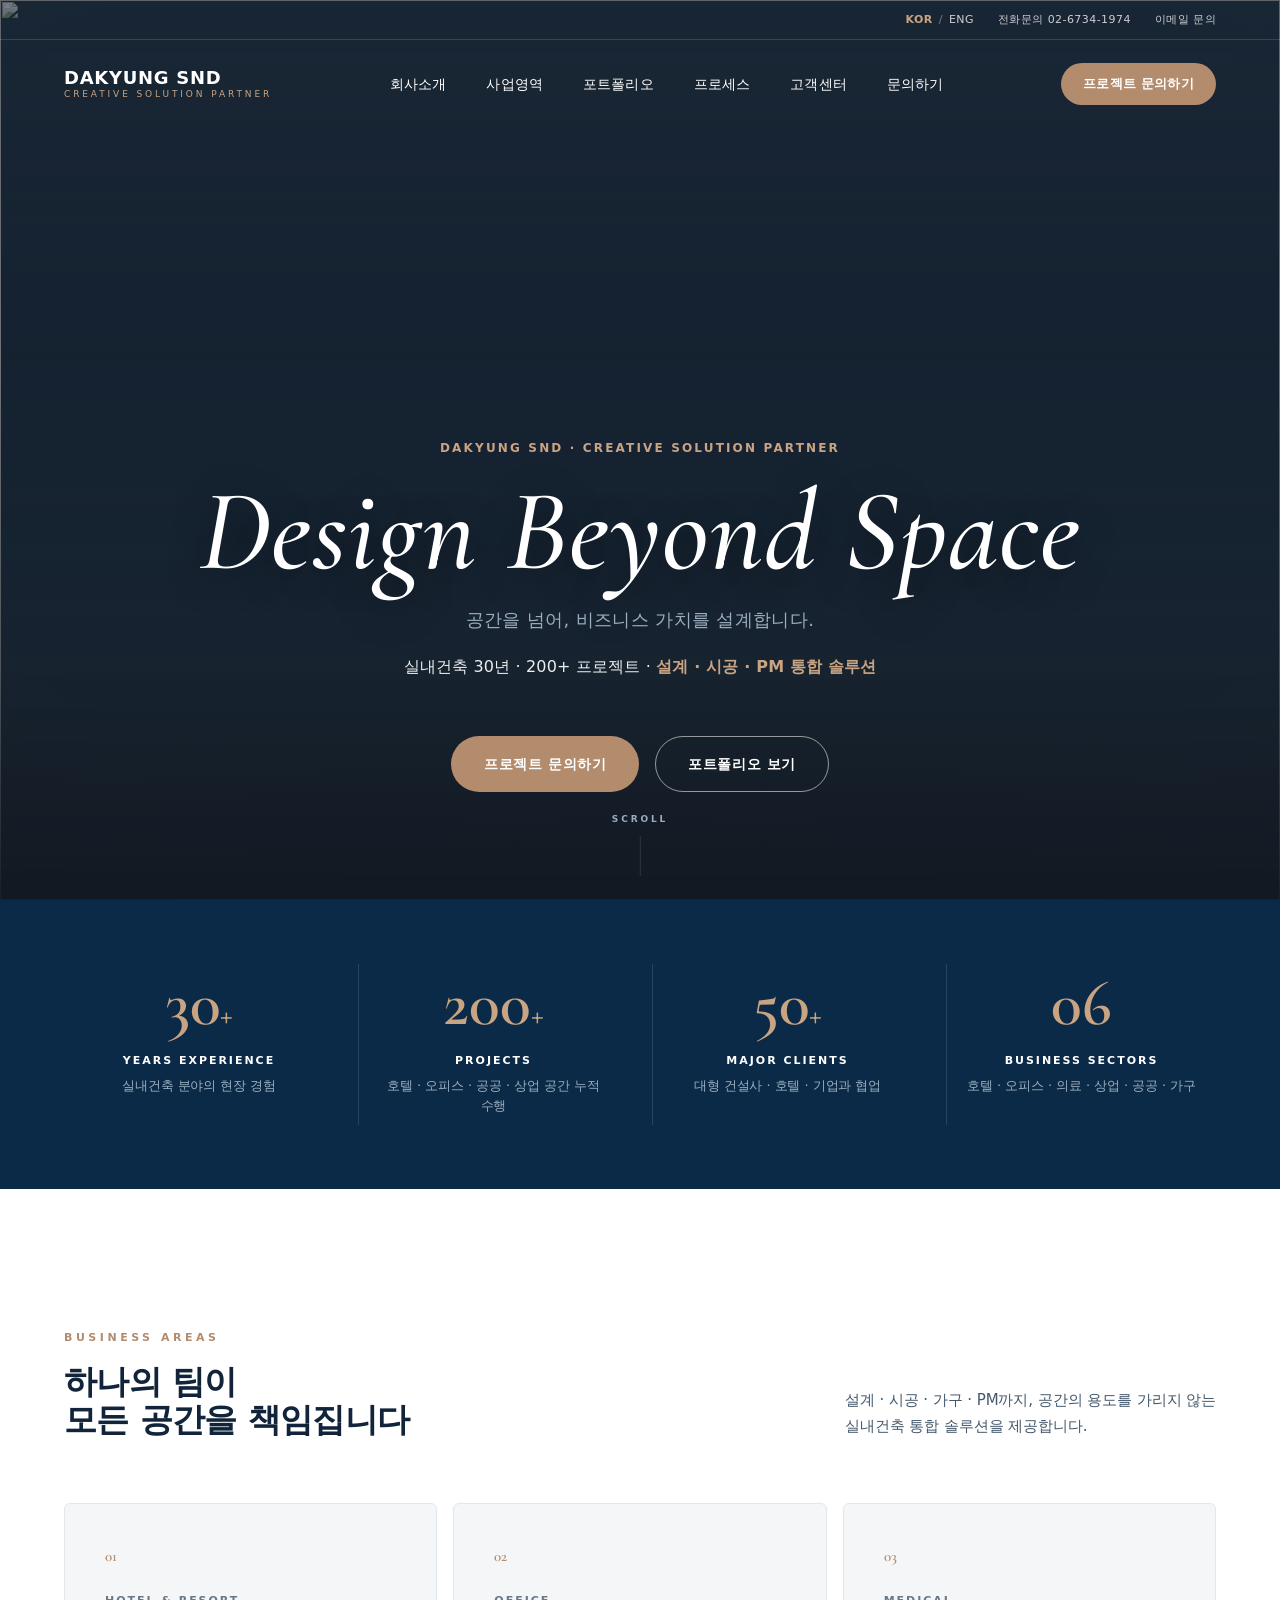
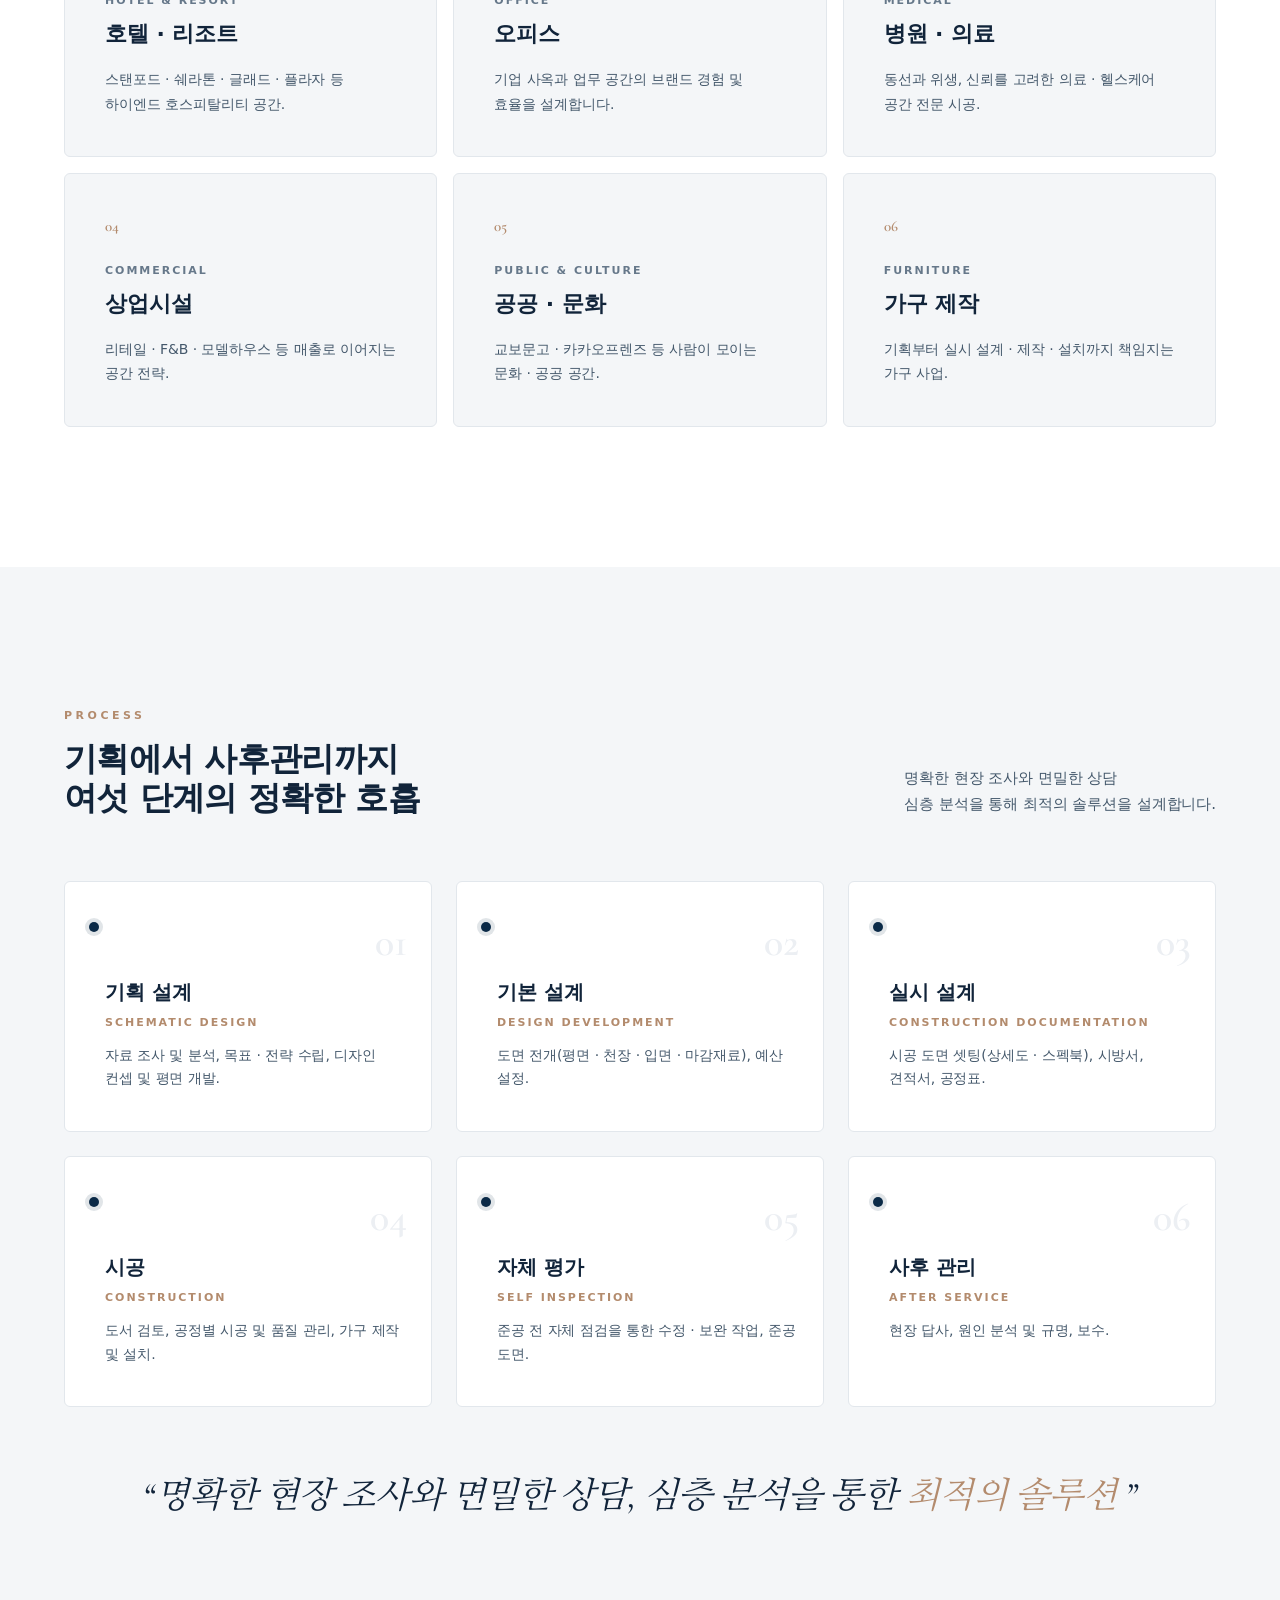
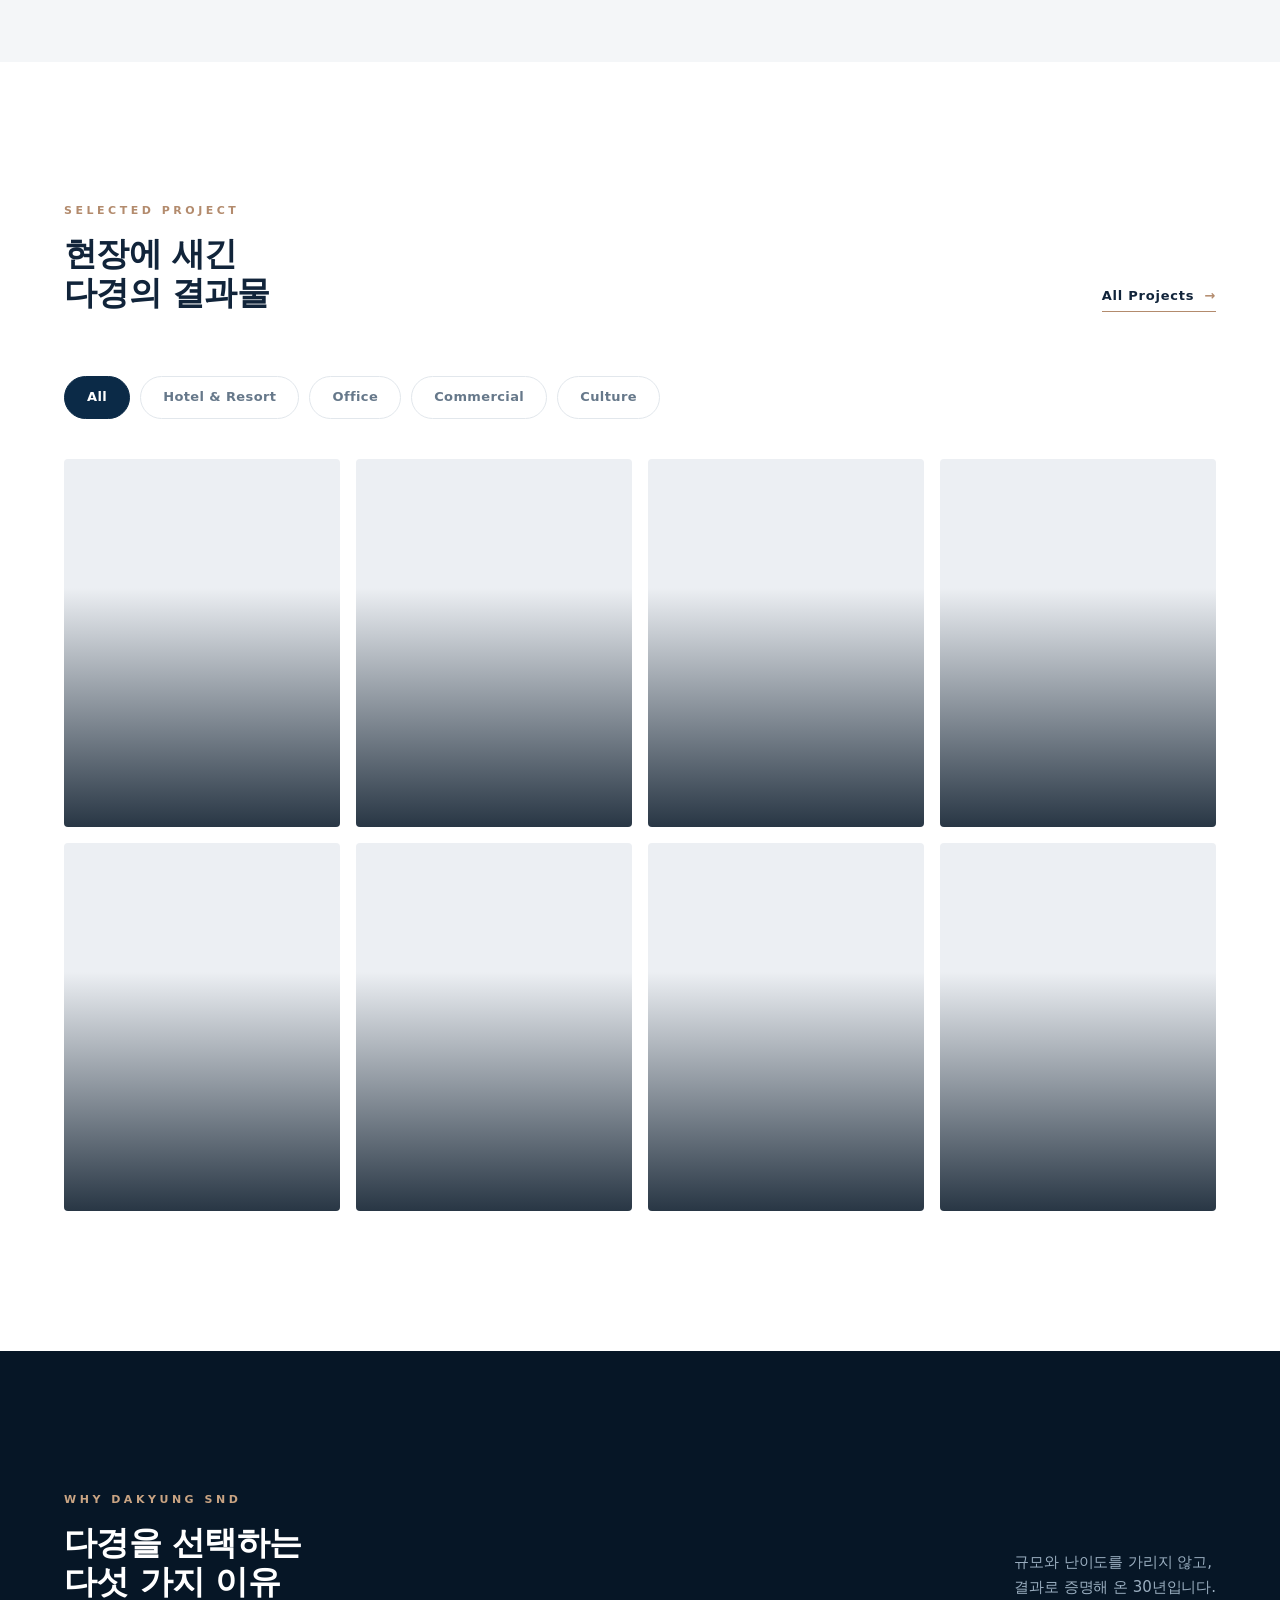
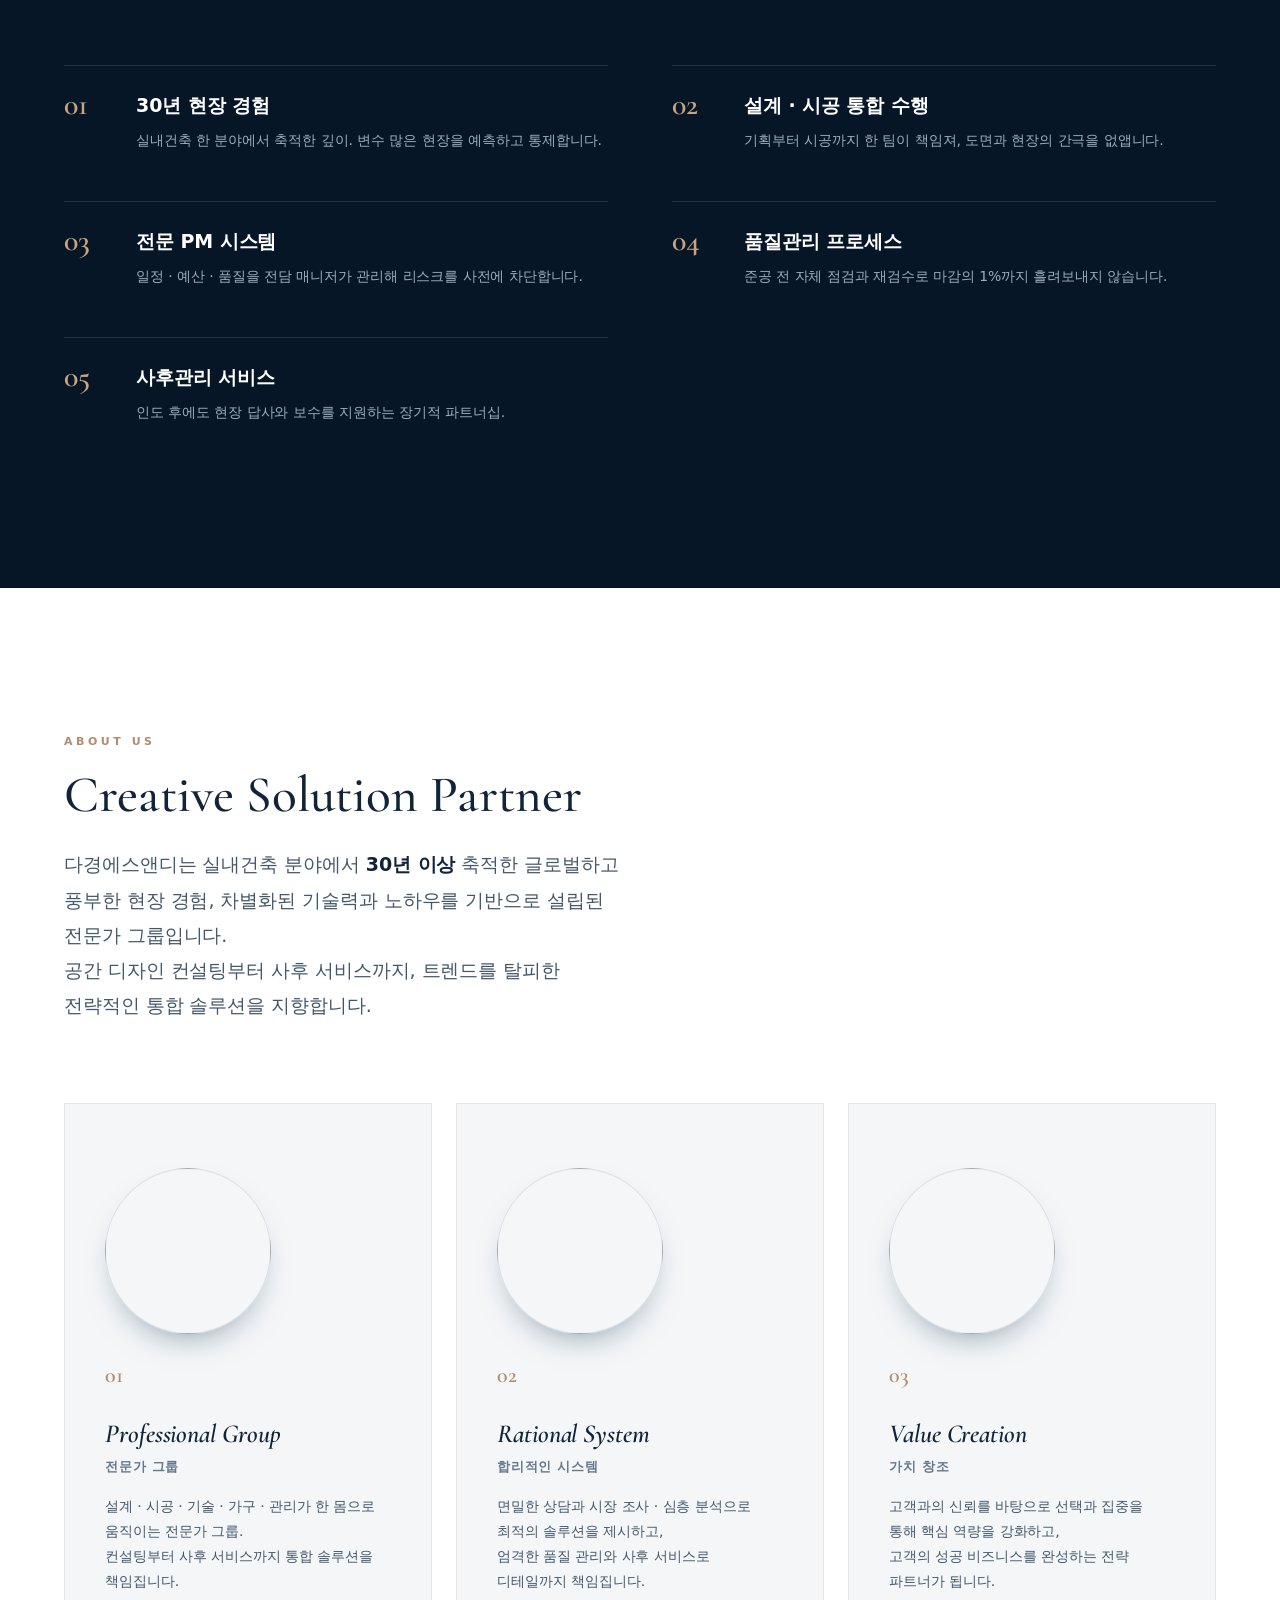
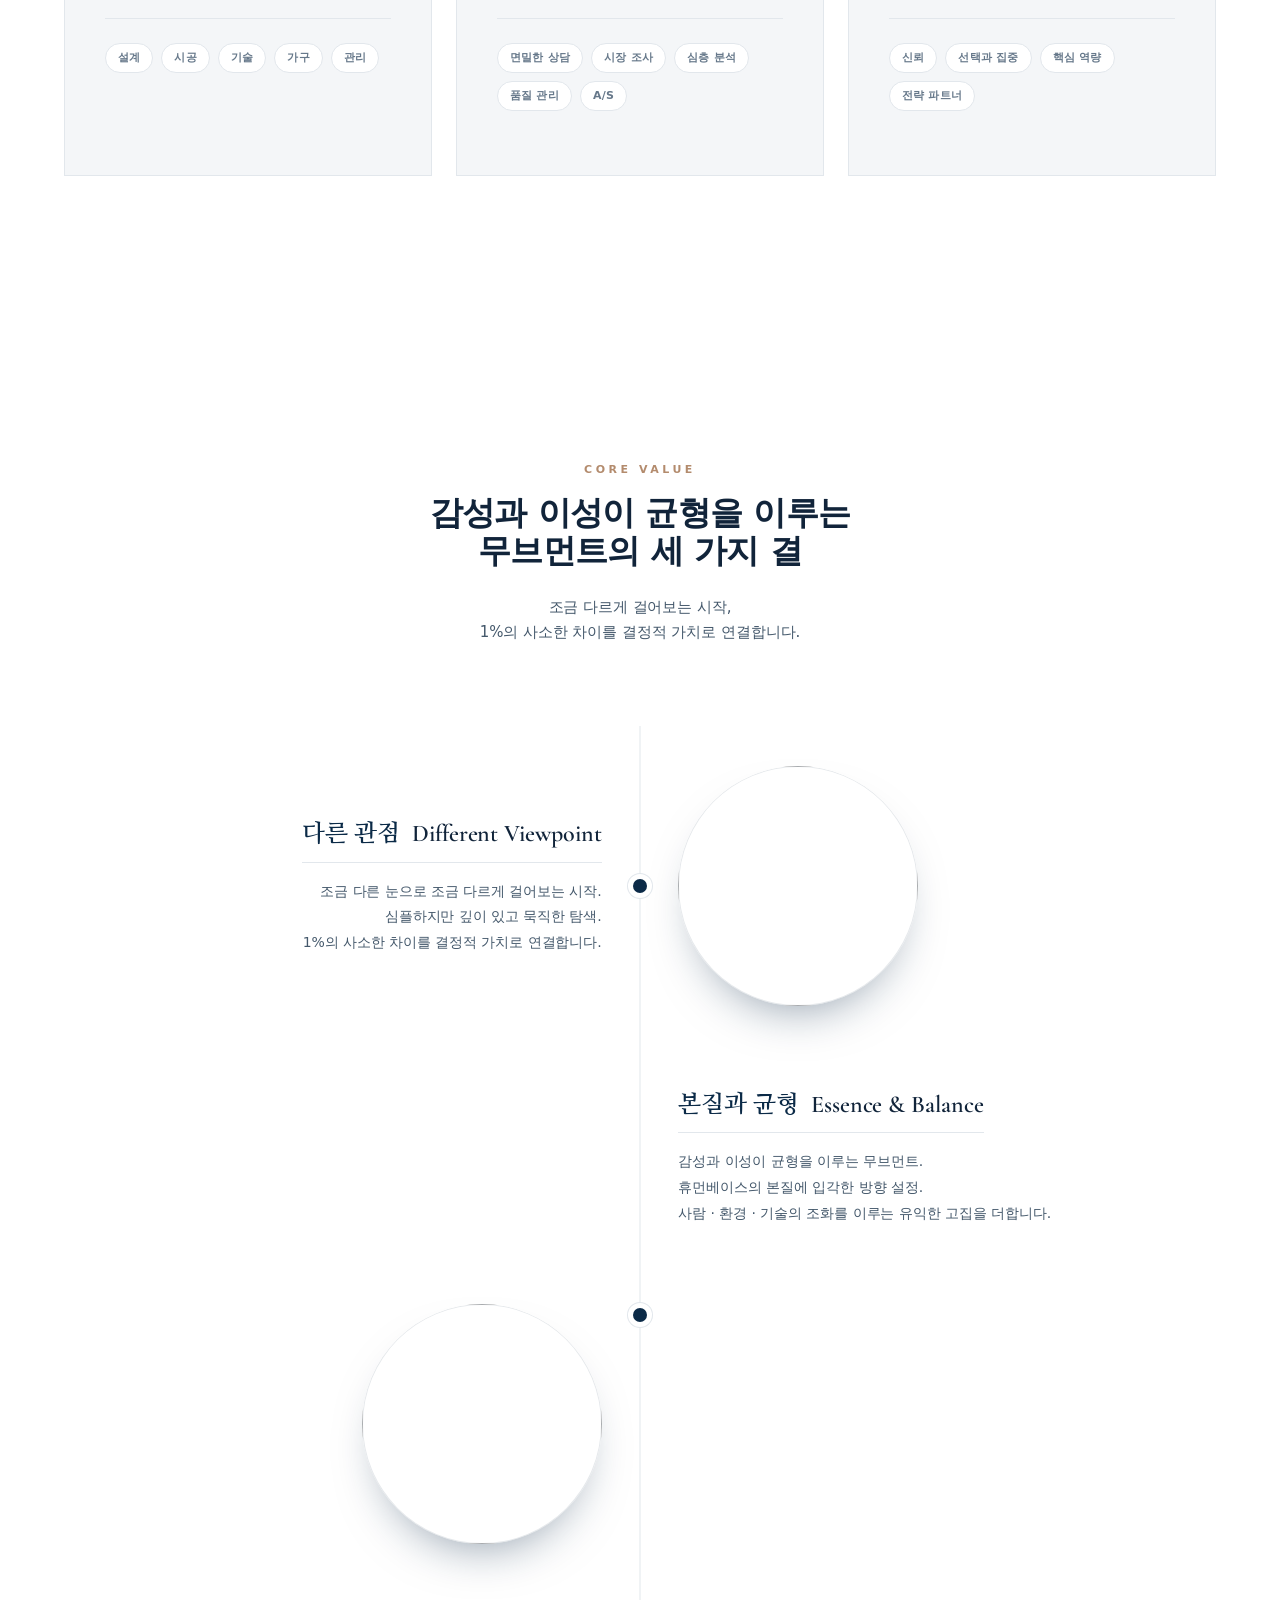
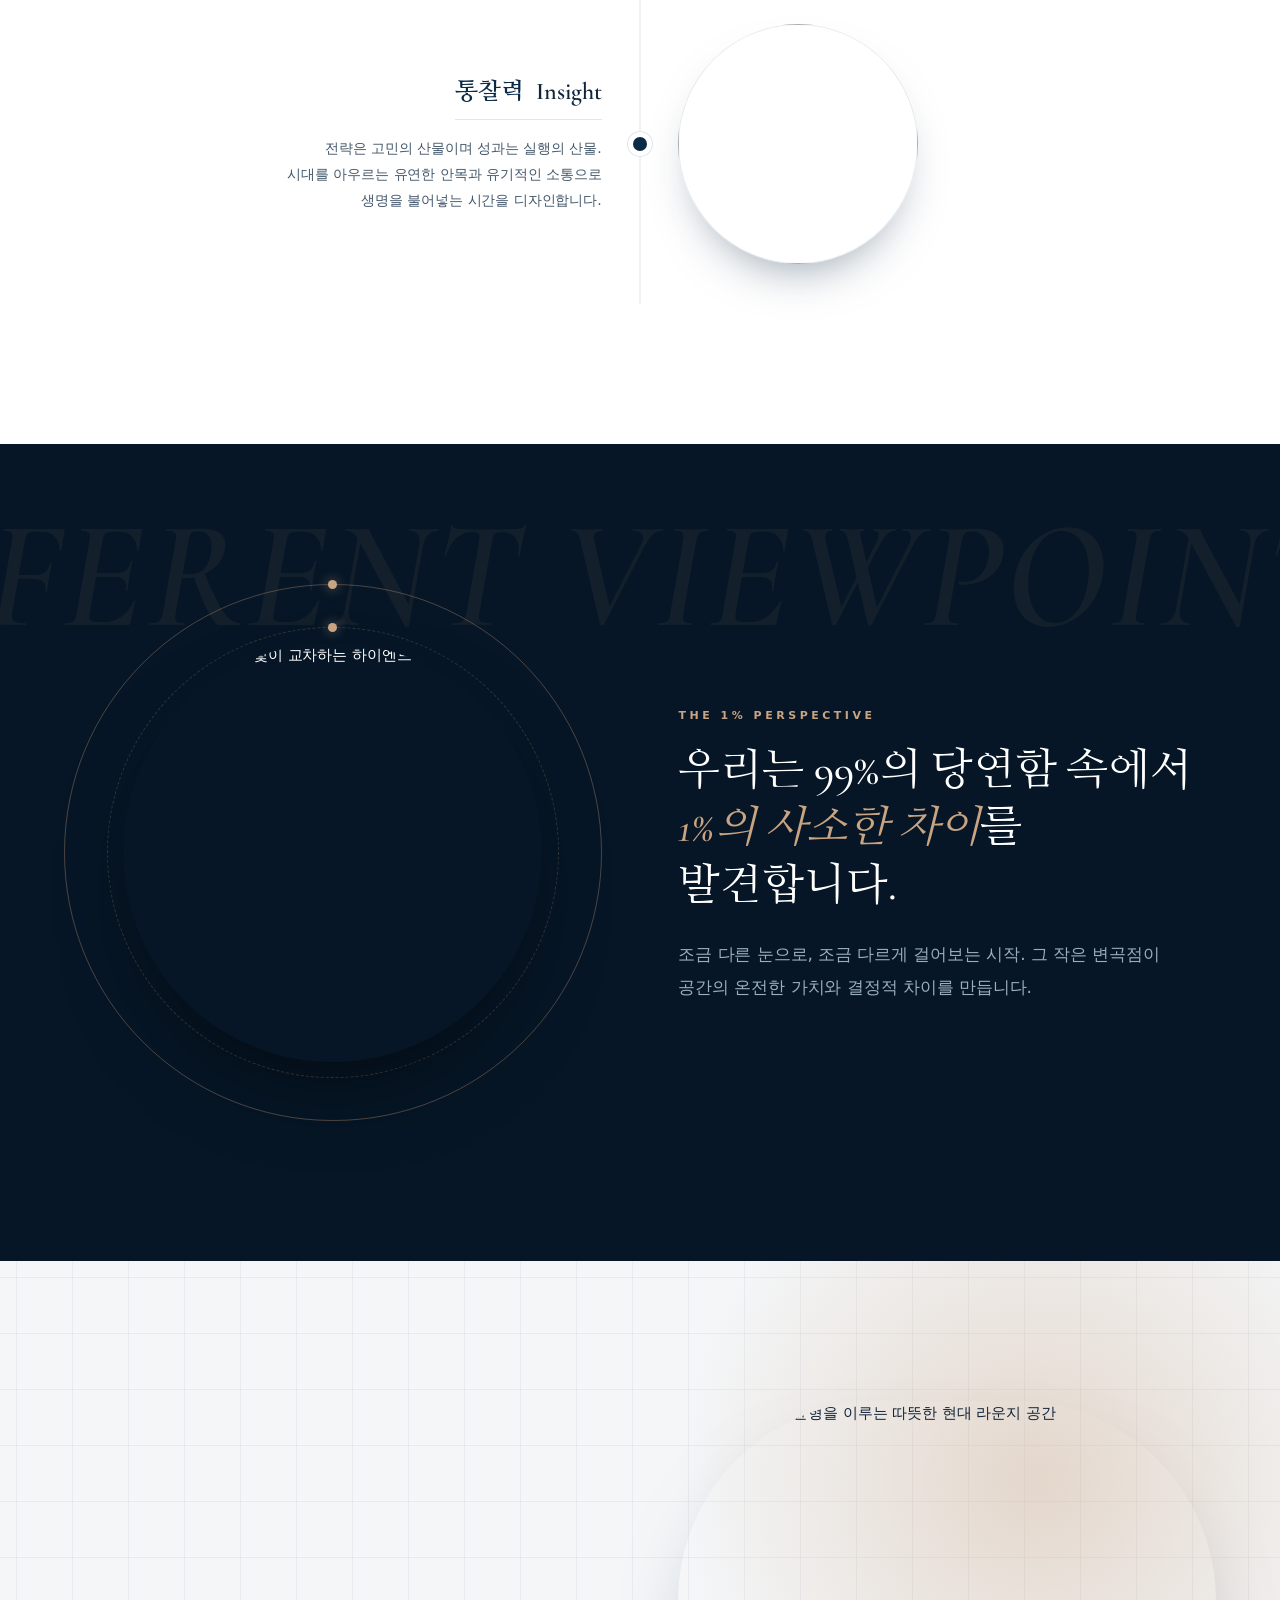
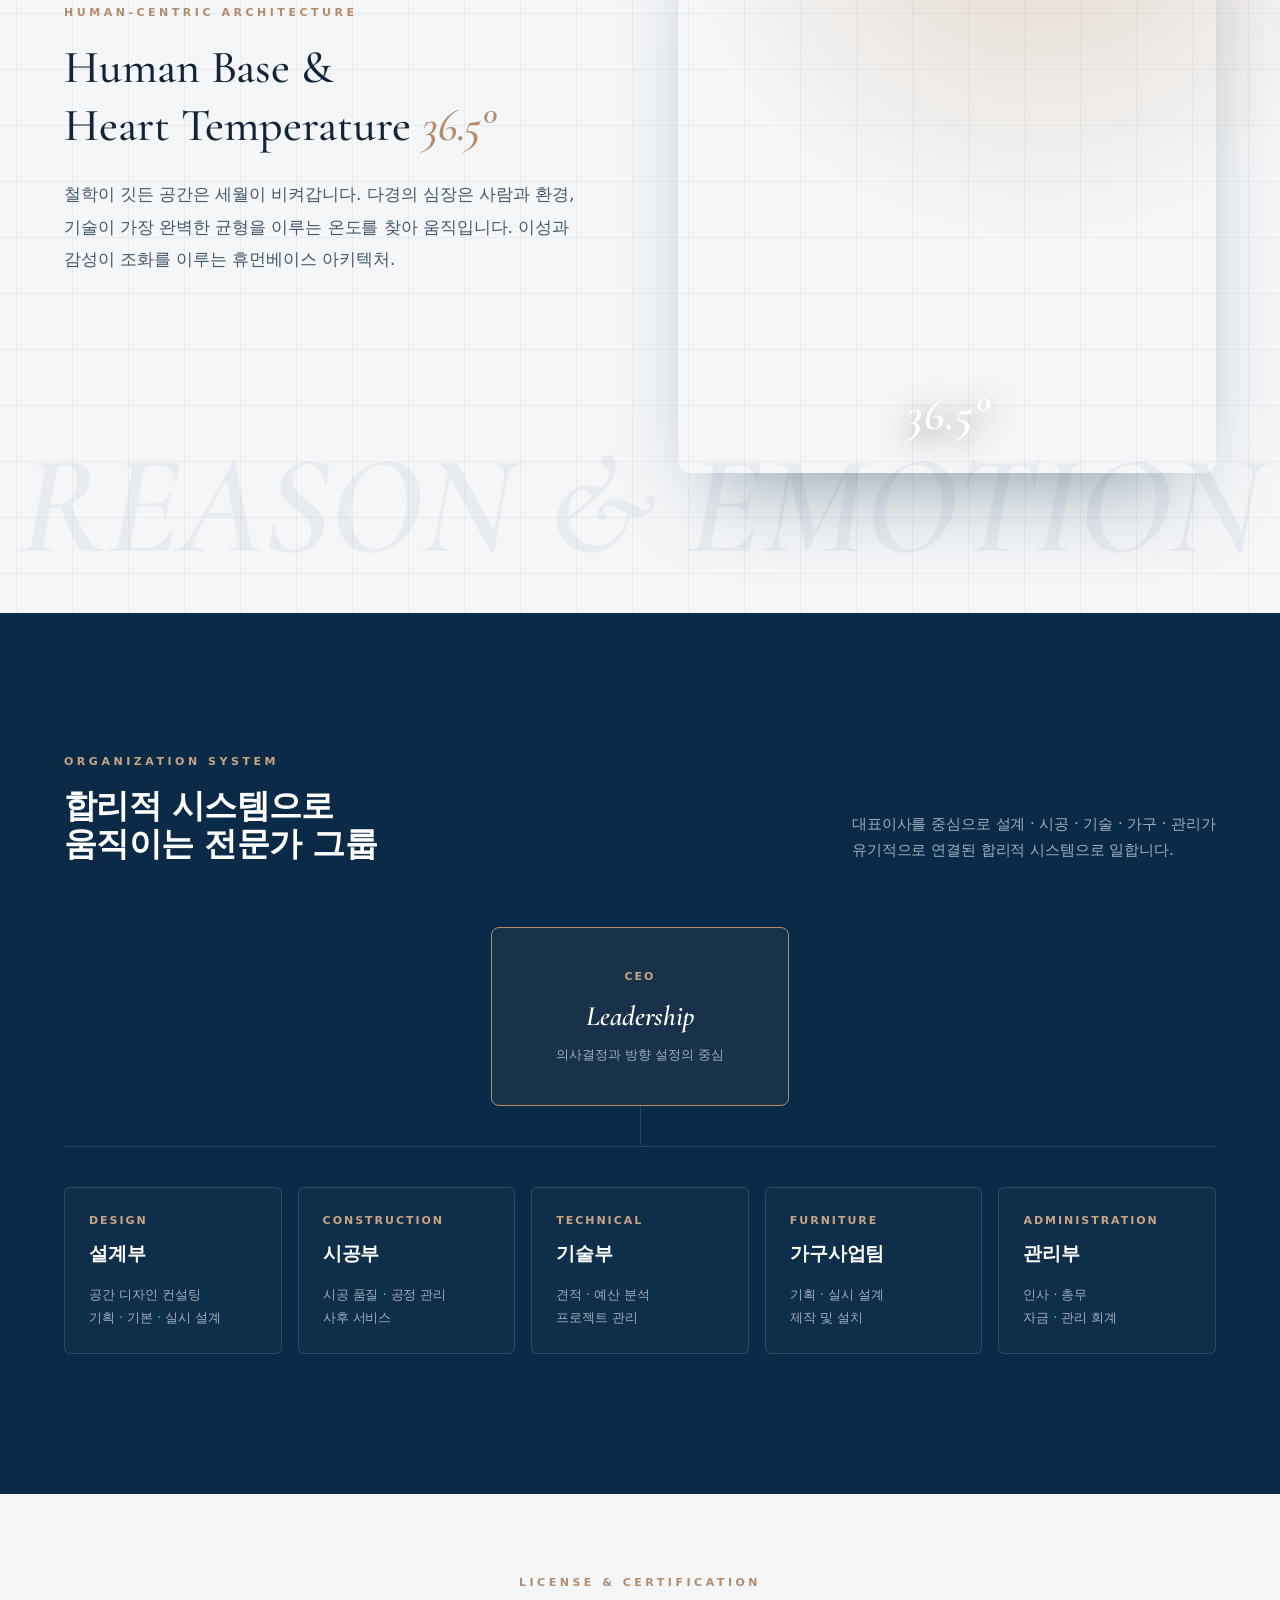
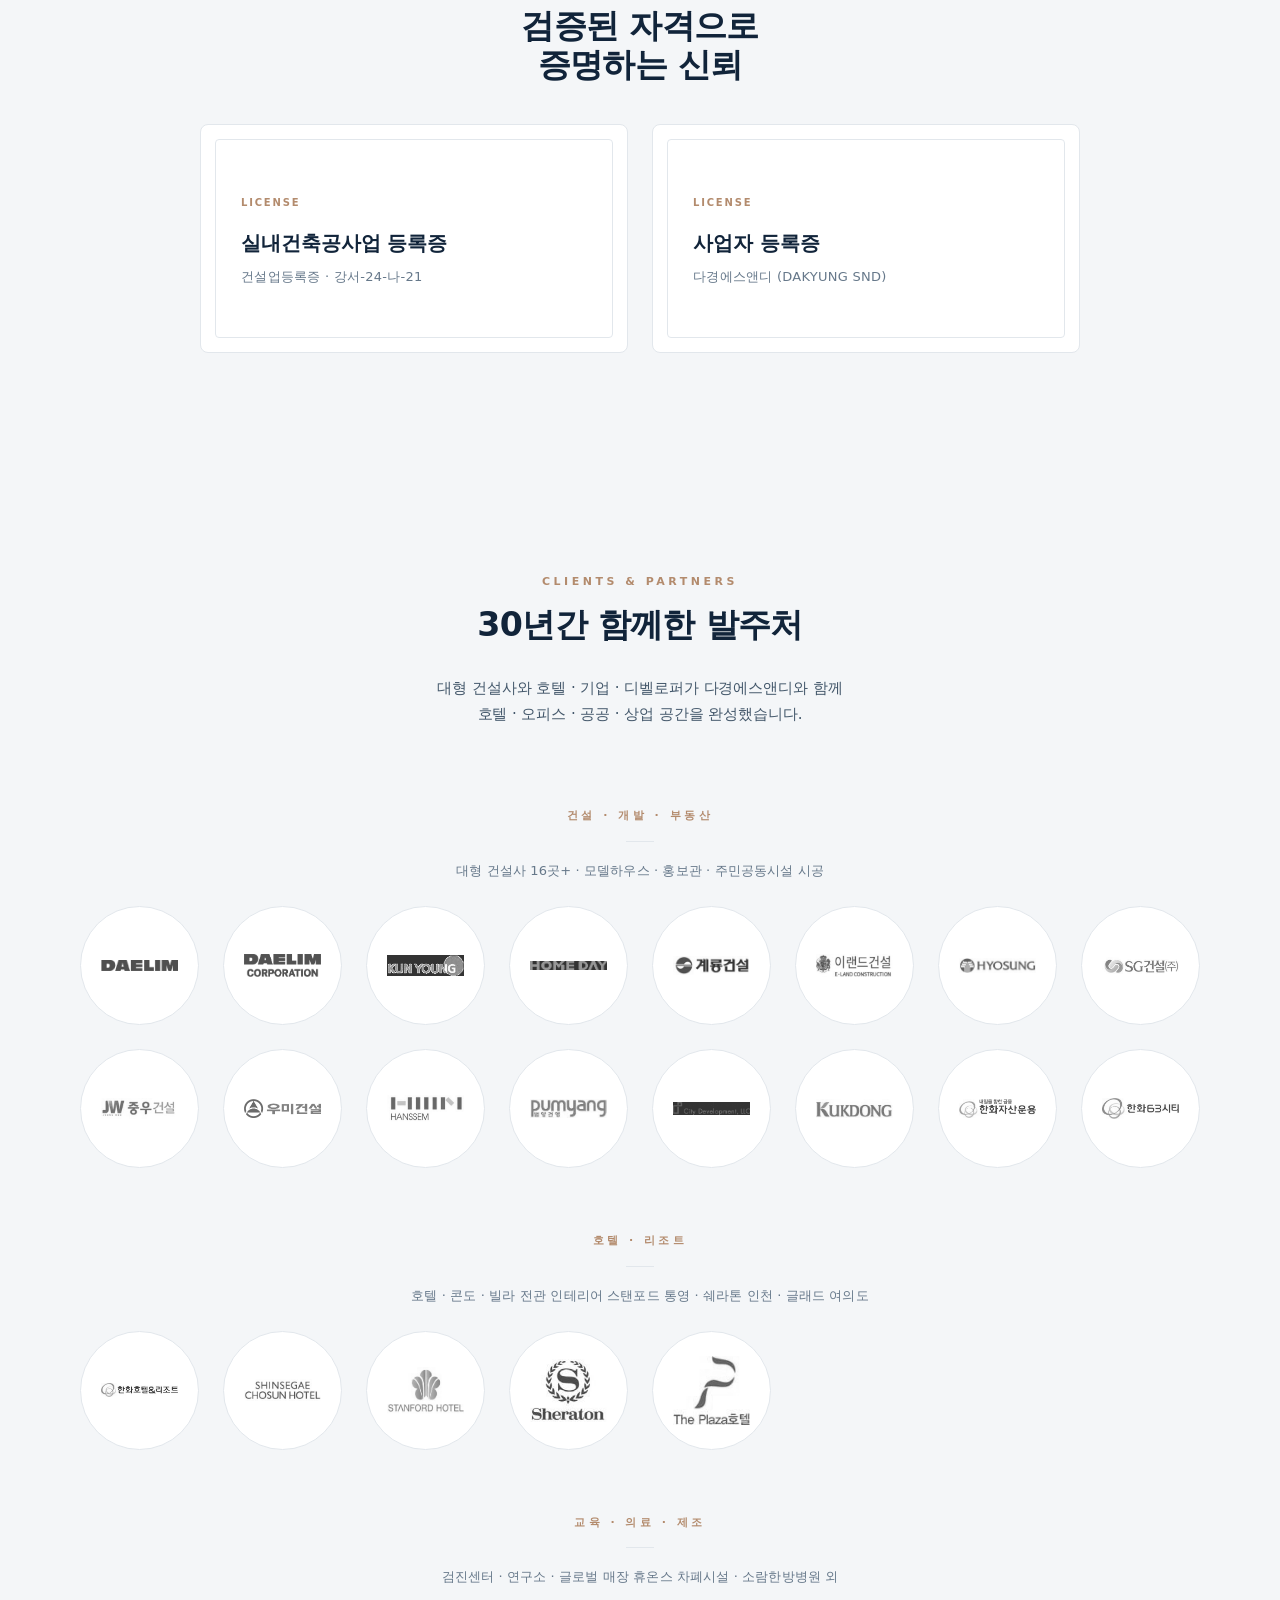
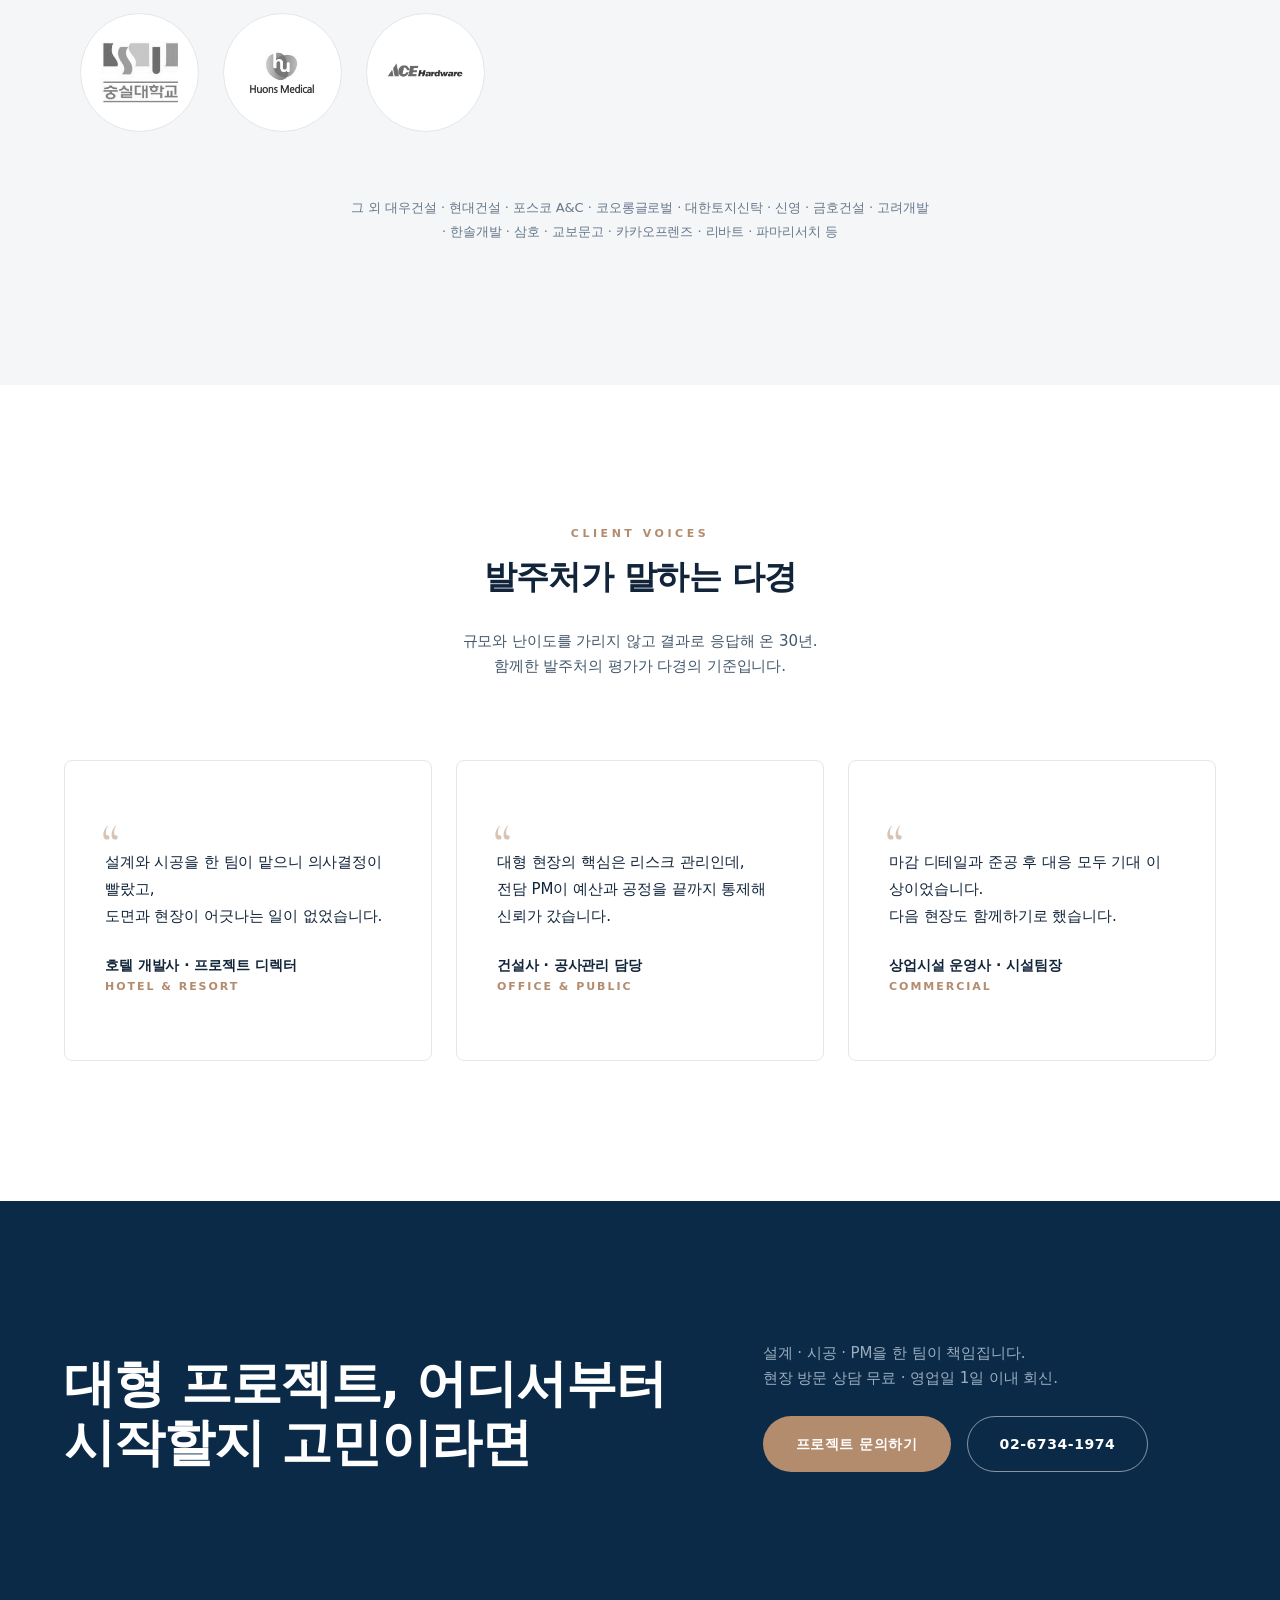
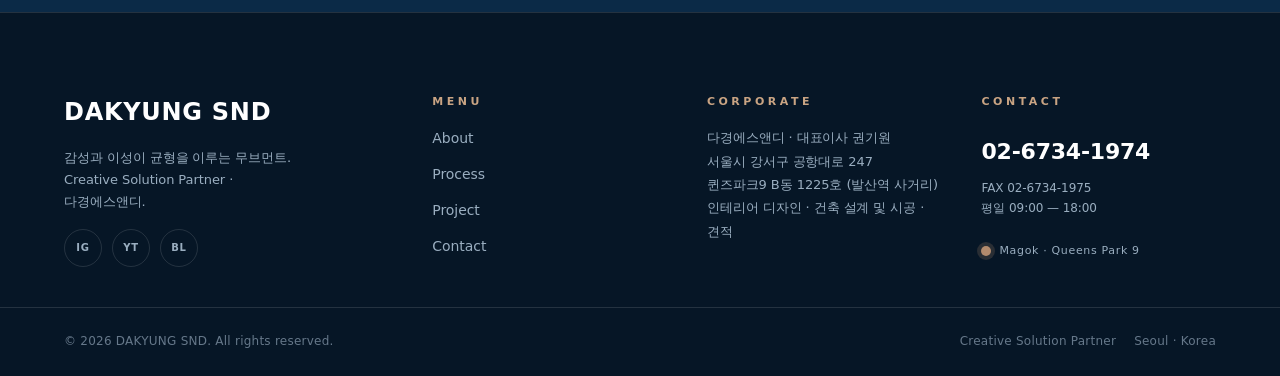
==== commit f9e5ef7b: "About Us 카드 디테일 보강: 분야 키워드 칩(태그) 추가 Co-Authored-By: Claude Opus 4.8 <noreply@anthropic.com>" ====
--- a/index.html
+++ b/index.html
@@ -542,6 +542,9 @@
                             설계 · 시공 · 기술 · 가구 · 관리가 한 몸으로 움직이는 전문가 그룹. <br>
                             컨설팅부터 사후 서비스까지 통합 솔루션을 책임집니다.
                         </p>
+                        <ul class="value-tags">
+                            <li>설계</li><li>시공</li><li>기술</li><li>가구</li><li>관리</li>
+                        </ul>
                     </article>
                     <article class="value">
                         <span class="value-photo">
@@ -555,6 +558,9 @@
                             면밀한 상담과 시장 조사 · 심층 분석으로 최적의 솔루션을 제시하고, <br>
                             엄격한 품질 관리와 사후 서비스로 디테일까지 책임집니다.
                         </p>
+                        <ul class="value-tags">
+                            <li>면밀한 상담</li><li>시장 조사</li><li>심층 분석</li><li>품질 관리</li><li>A/S</li>
+                        </ul>
                     </article>
                     <article class="value">
                         <span class="value-photo">
@@ -568,6 +574,9 @@
                             고객과의 신뢰를 바탕으로 선택과 집중을 통해 핵심 역량을 강화하고, <br>
                             고객의 성공 비즈니스를 완성하는 전략 파트너가 됩니다.
                         </p>
+                        <ul class="value-tags">
+                            <li>신뢰</li><li>선택과 집중</li><li>핵심 역량</li><li>전략 파트너</li>
+                        </ul>
                     </article>
                 </div>
             </div>
--- a/style/index.css
+++ b/style/index.css
@@ -334,6 +334,28 @@
     line-height: 1.8;
     color: var(--c-ink-mid);
 }
+.value-tags {
+    position: relative;
+    z-index: 1;
+    display: flex;
+    flex-wrap: wrap;
+    gap: 8px;
+    margin-top: var(--sp-4);
+    padding-top: var(--sp-4);
+    border-top: 1px solid var(--c-line);
+}
+.value-tags li {
+    font-size: 11px;
+    font-weight: 600;
+    letter-spacing: 0.02em;
+    color: var(--c-olive);
+    background: var(--c-bg);
+    border: 1px solid var(--c-line);
+    border-radius: 999px;
+    padding: 5px 12px;
+    transition: border-color var(--dur-1) var(--ease), color var(--dur-1) var(--ease);
+}
+.value:hover .value-tags li { border-color: rgba(179, 139, 109, 0.45); color: var(--c-brown); }
 
 /* ===== CORE VALUE (Timeline) ===== */
 .core-value { background: var(--c-bg); }
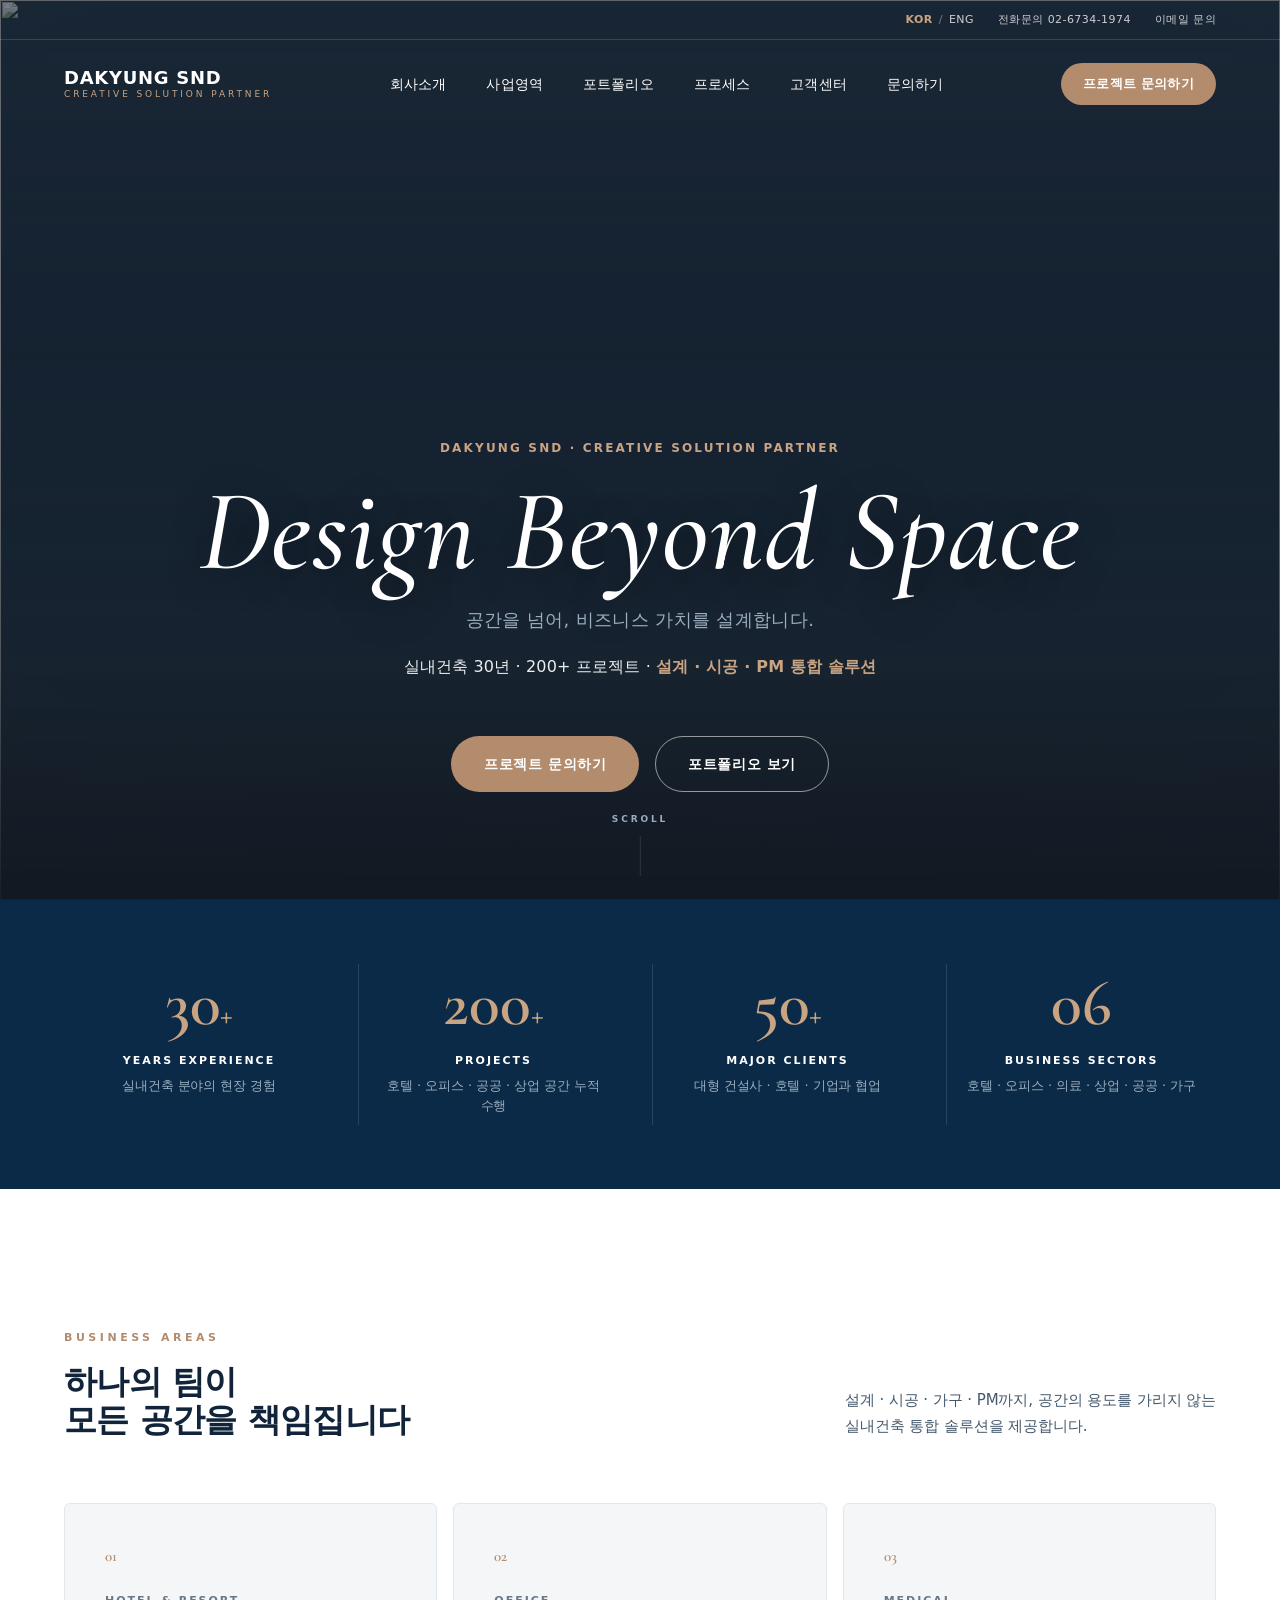
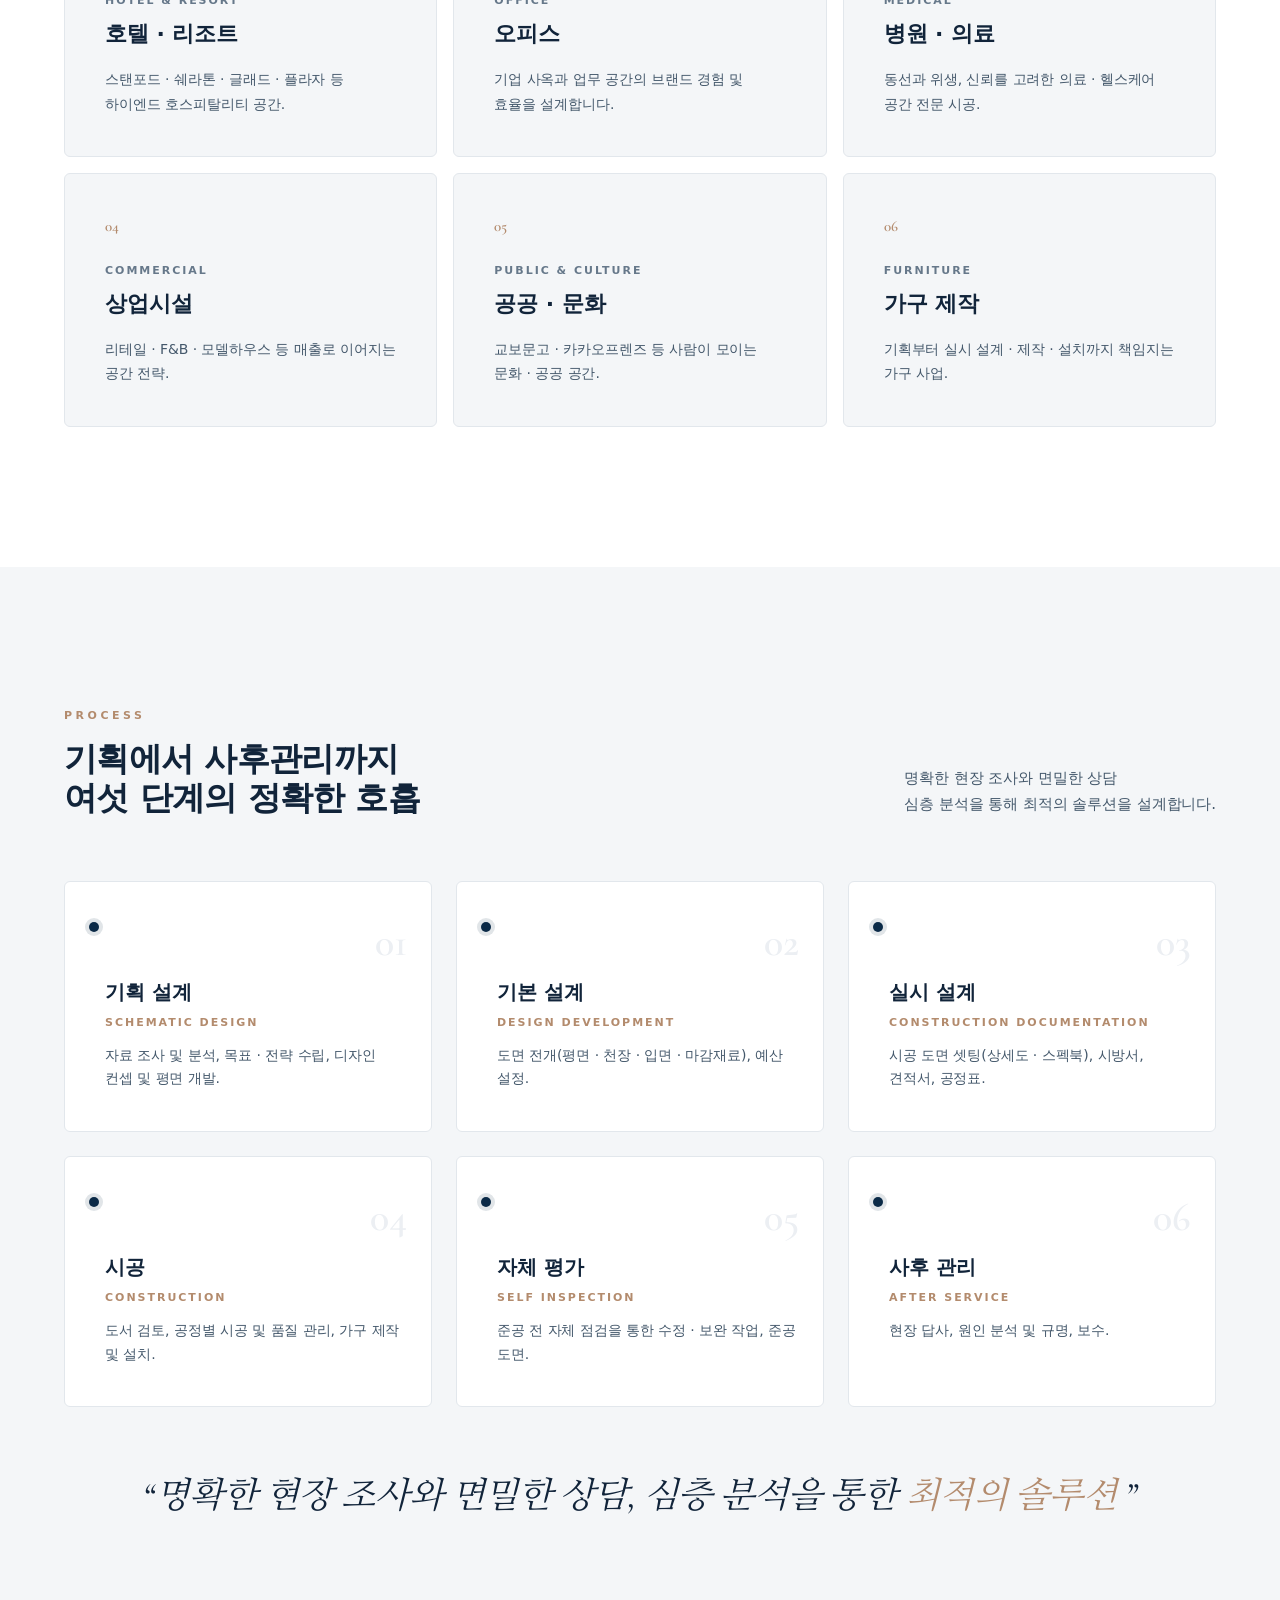
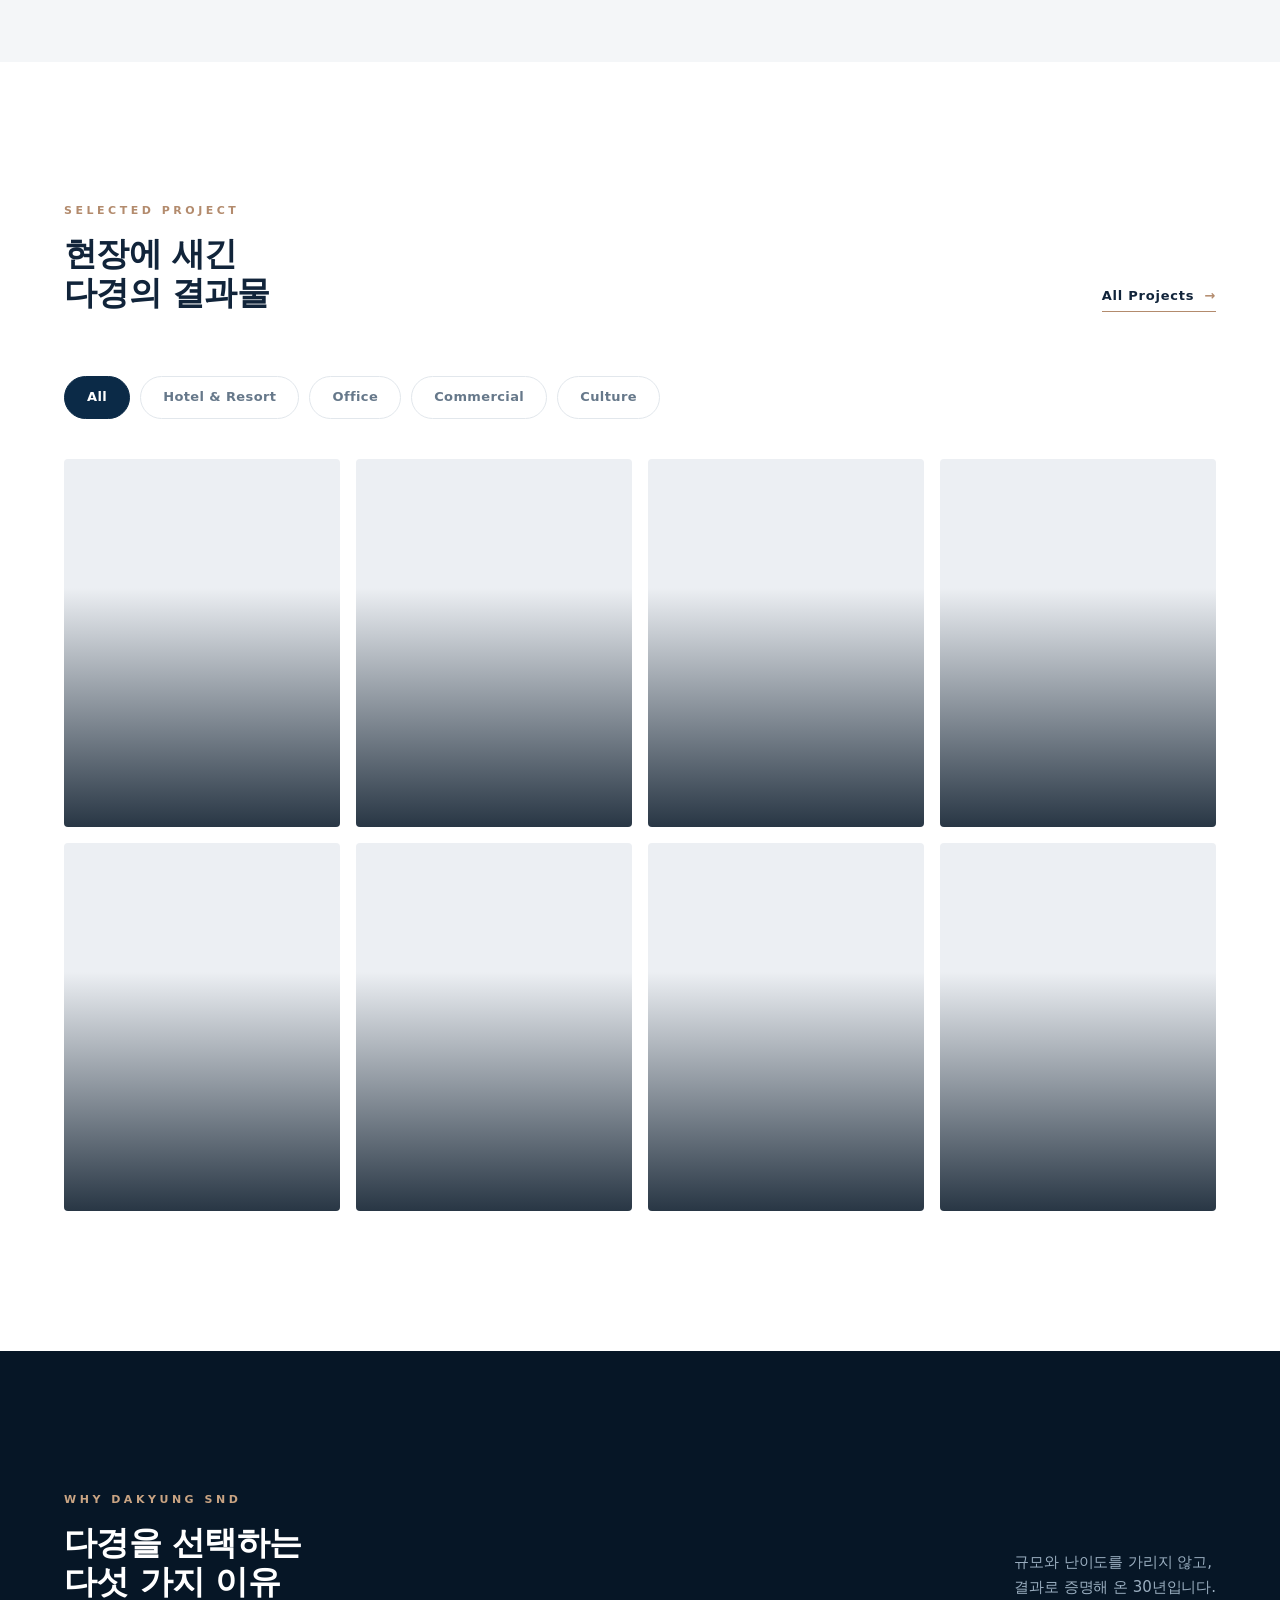
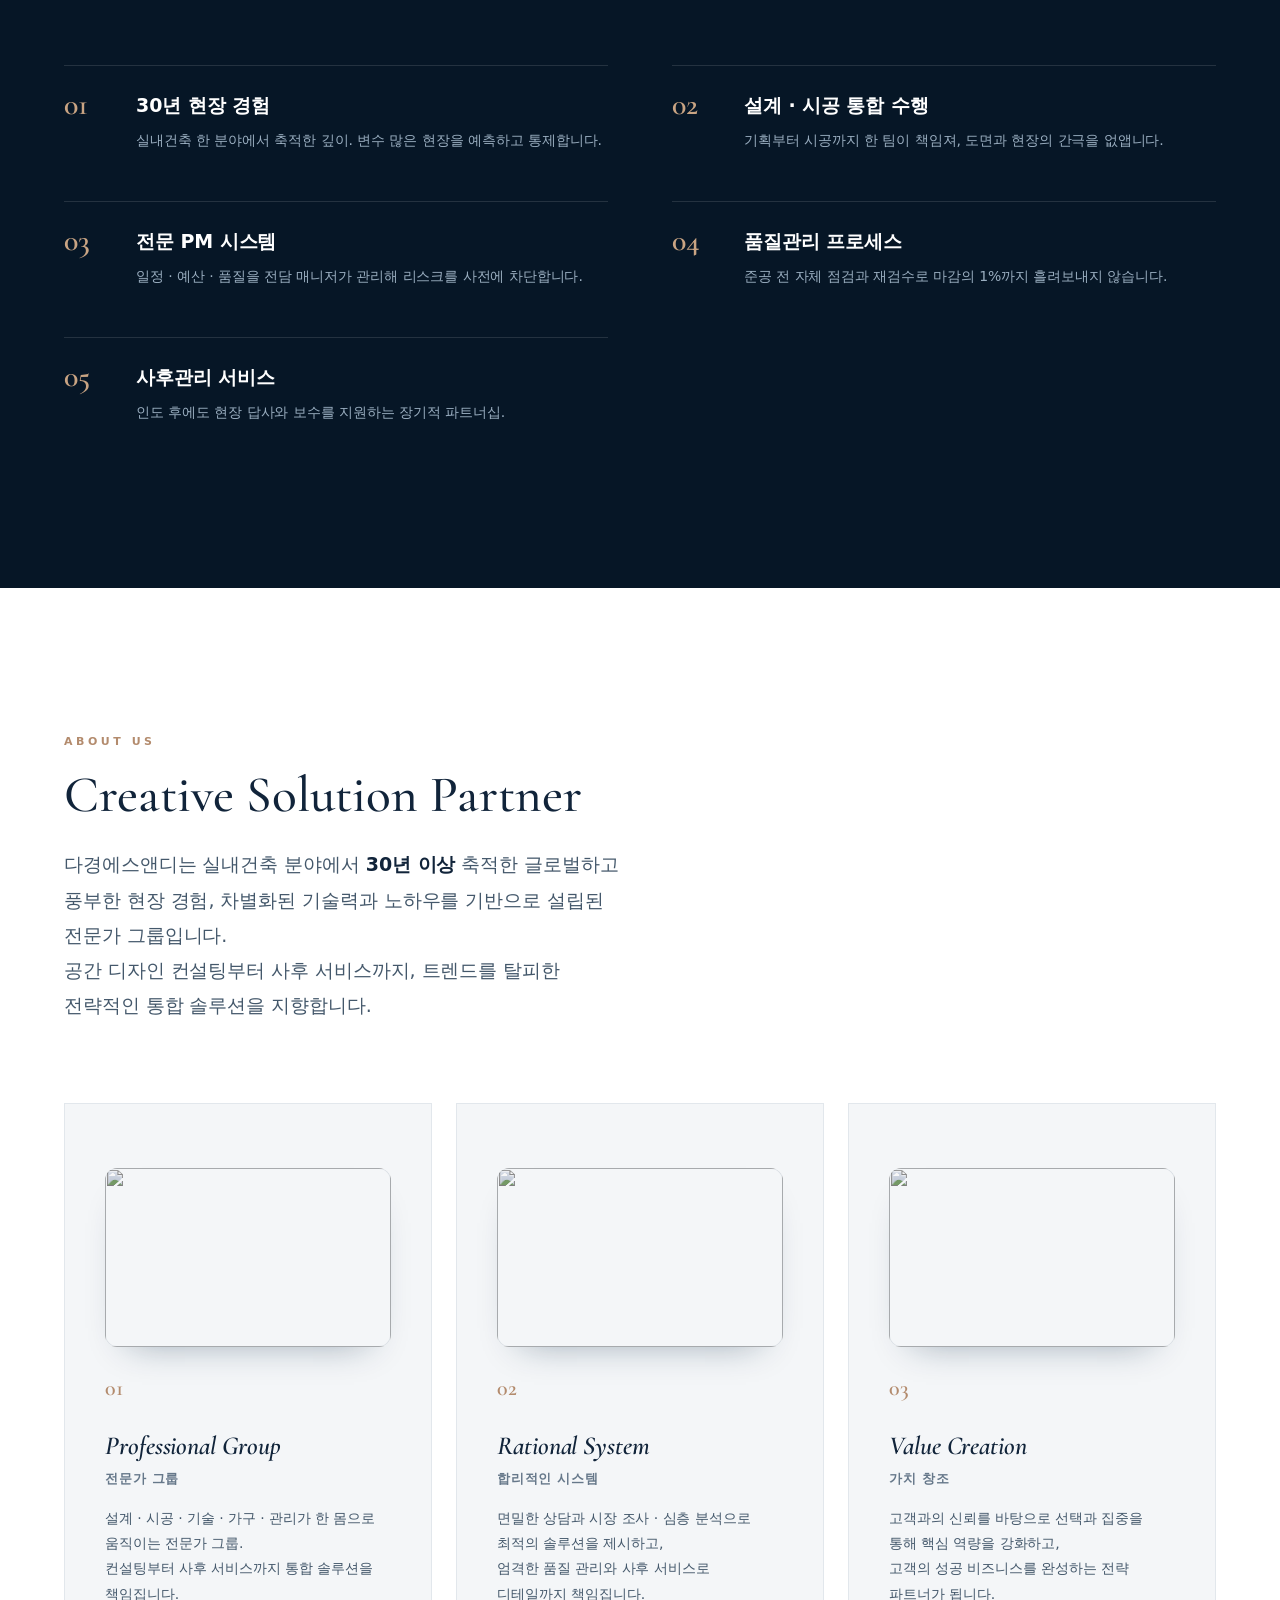
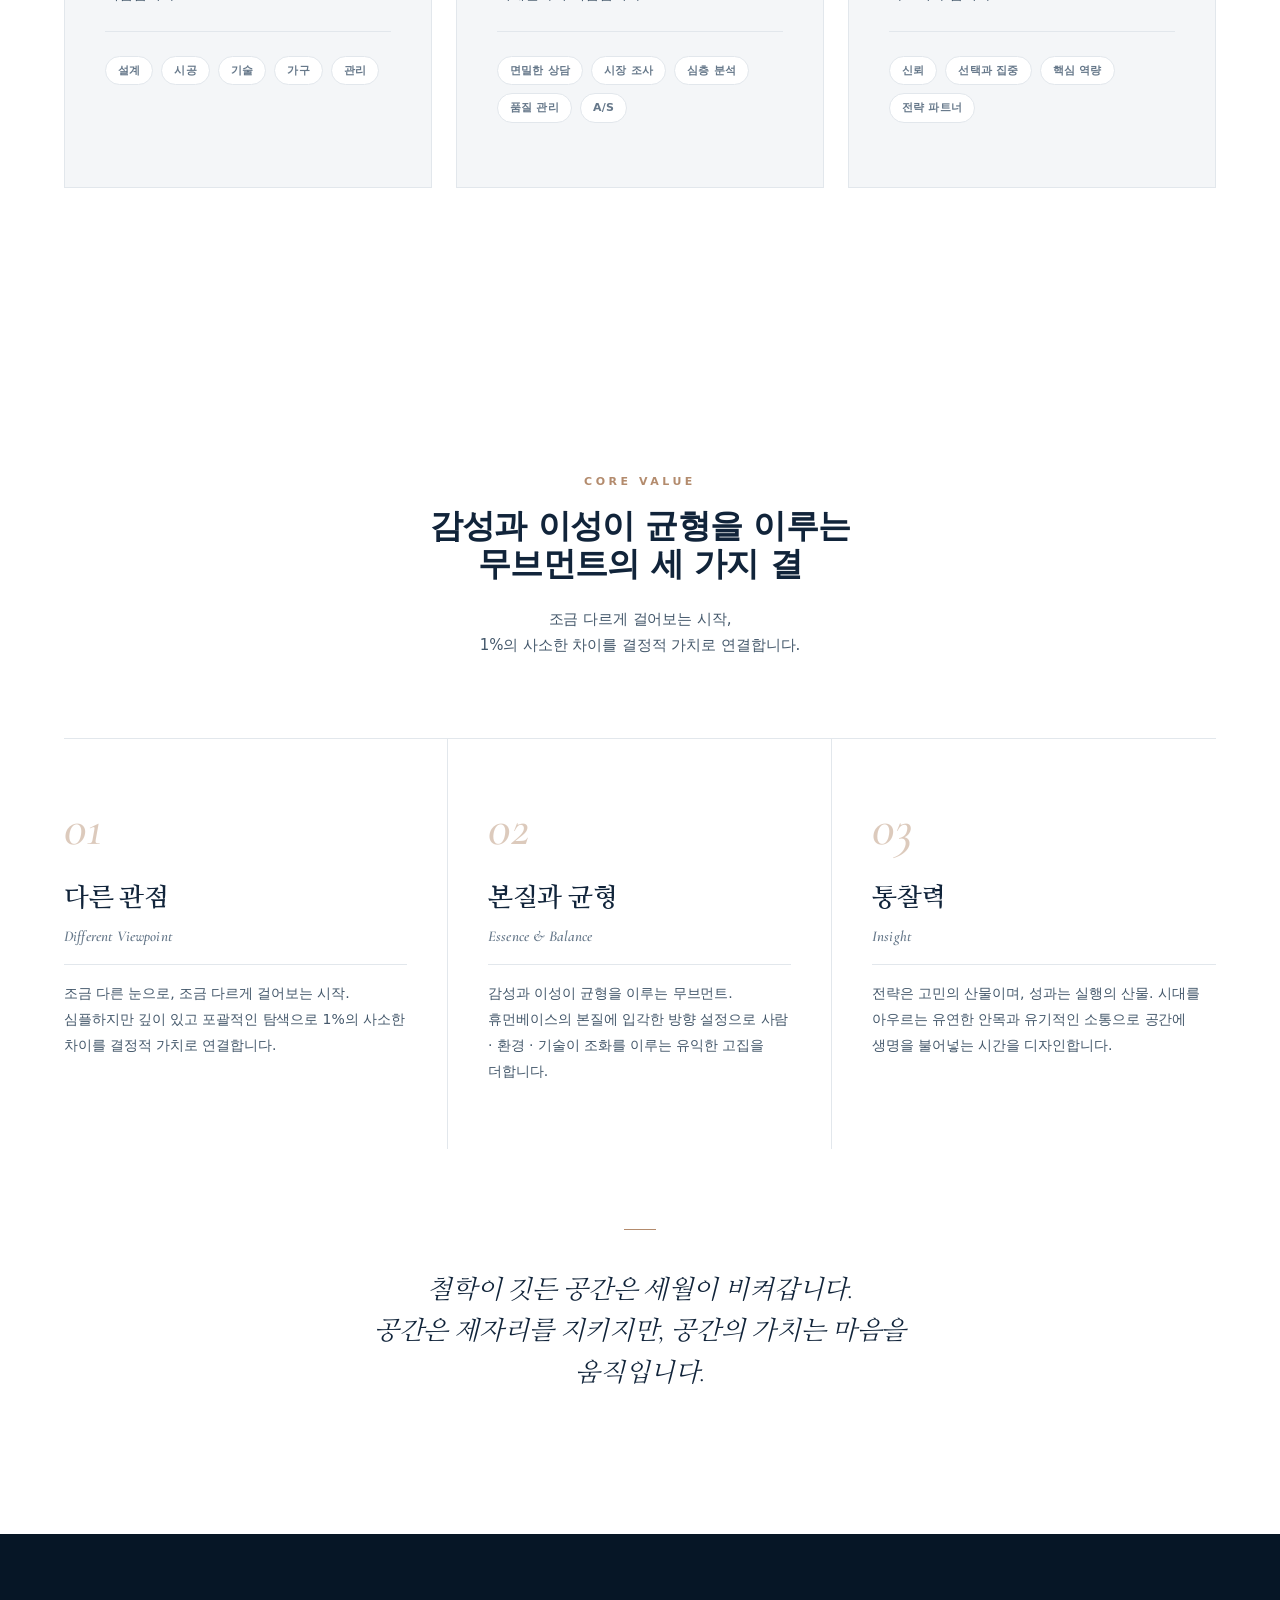
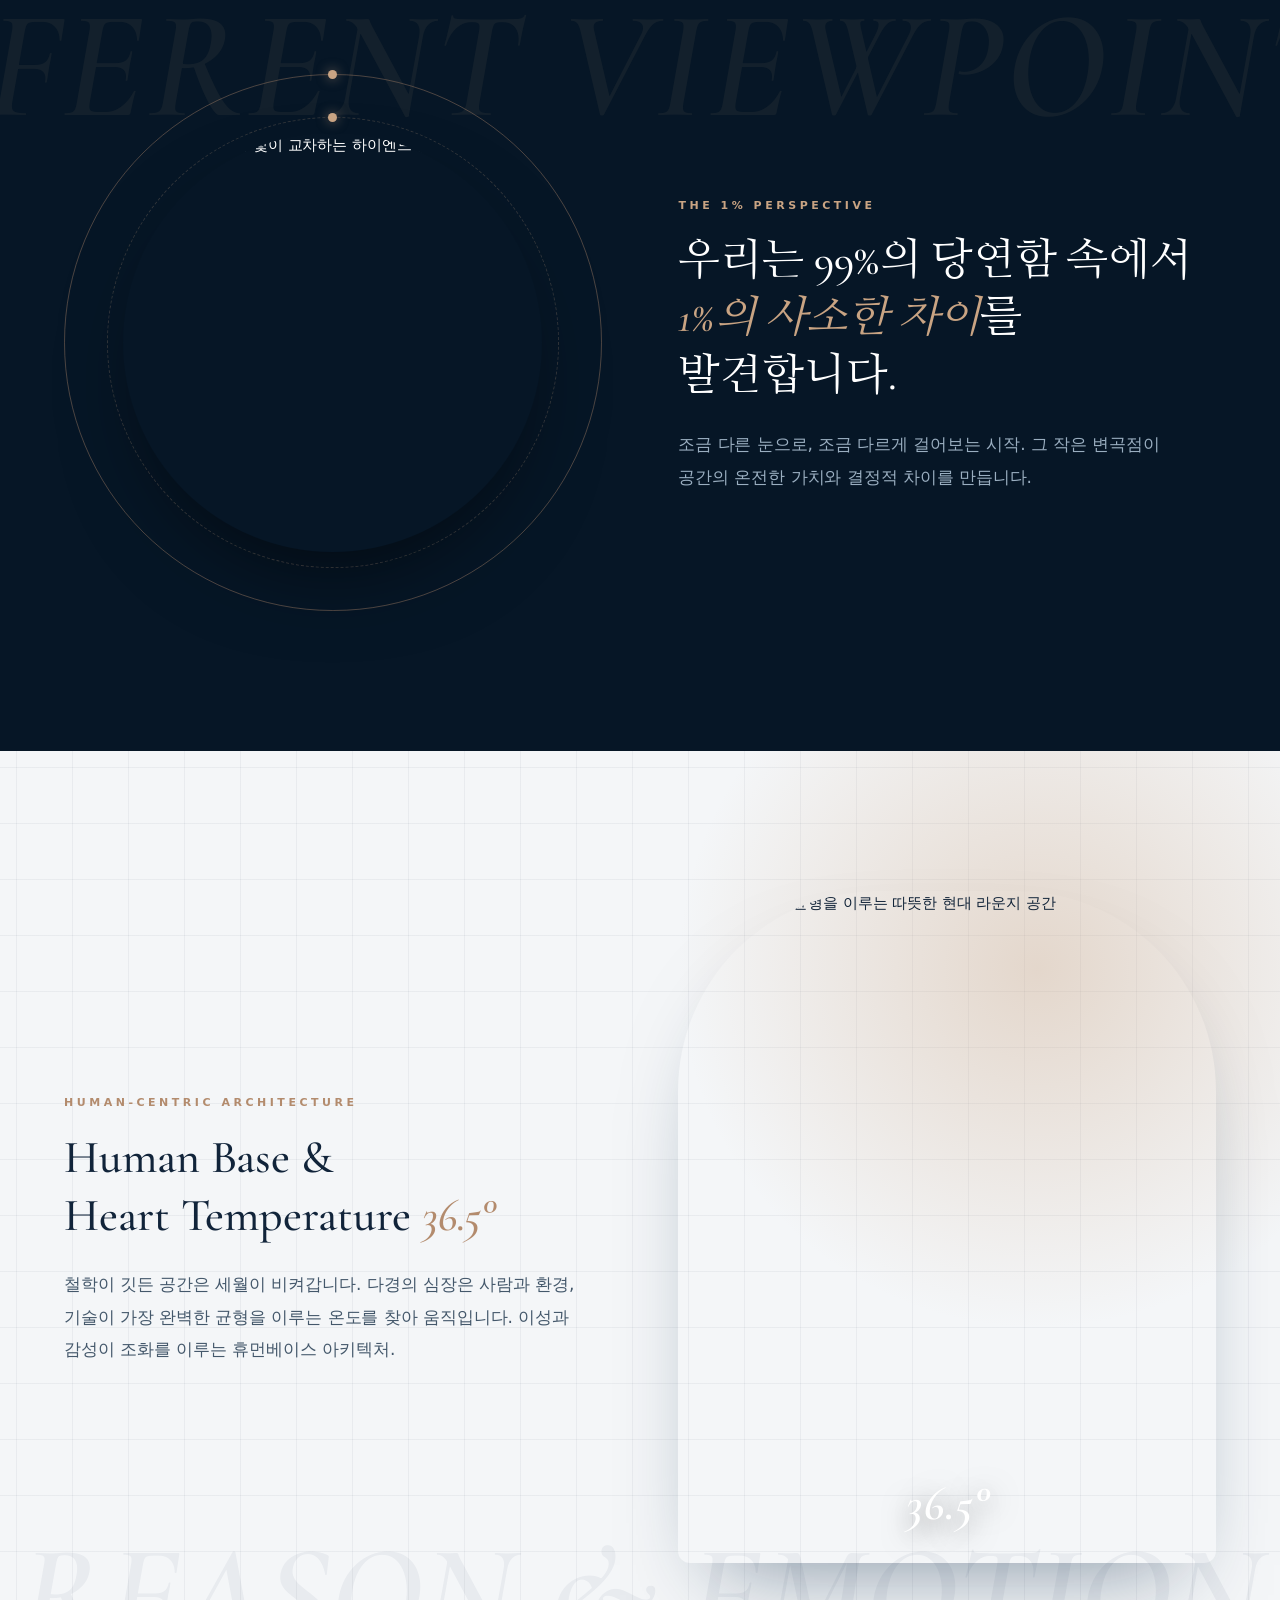
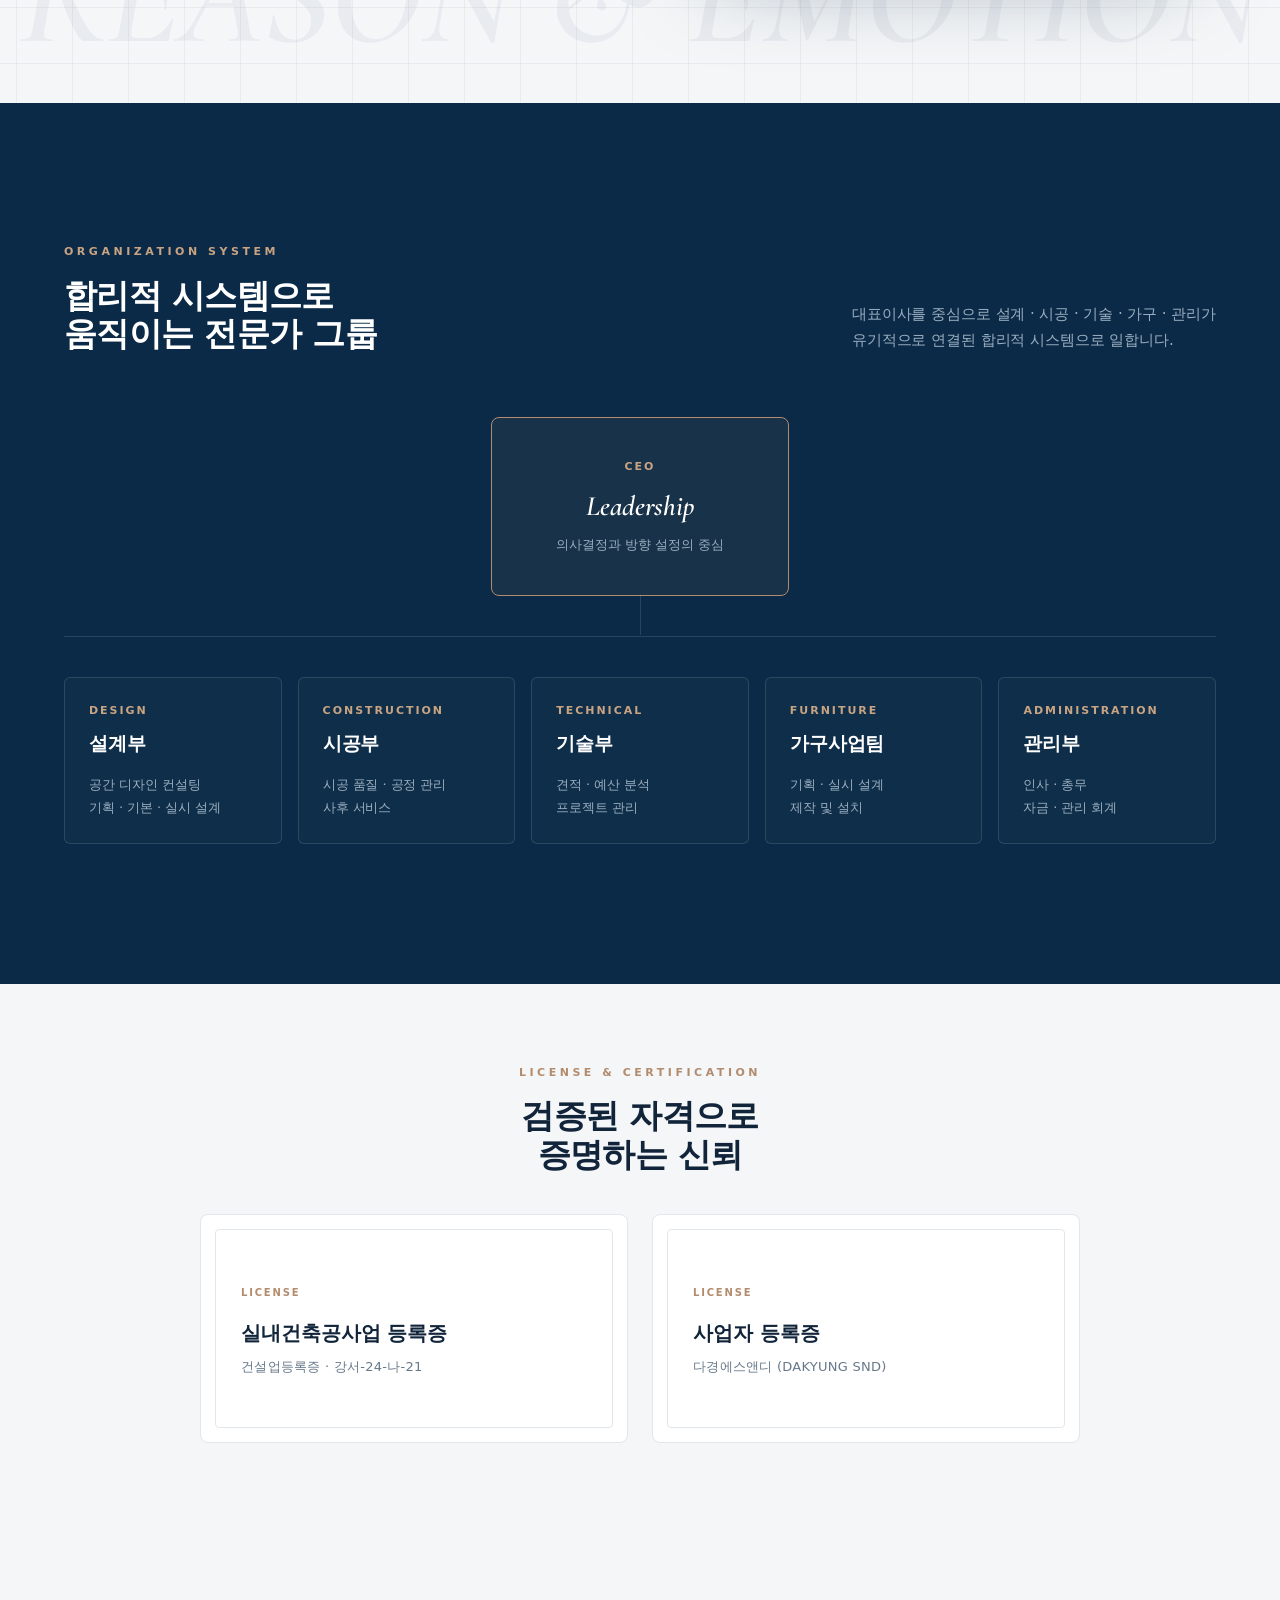
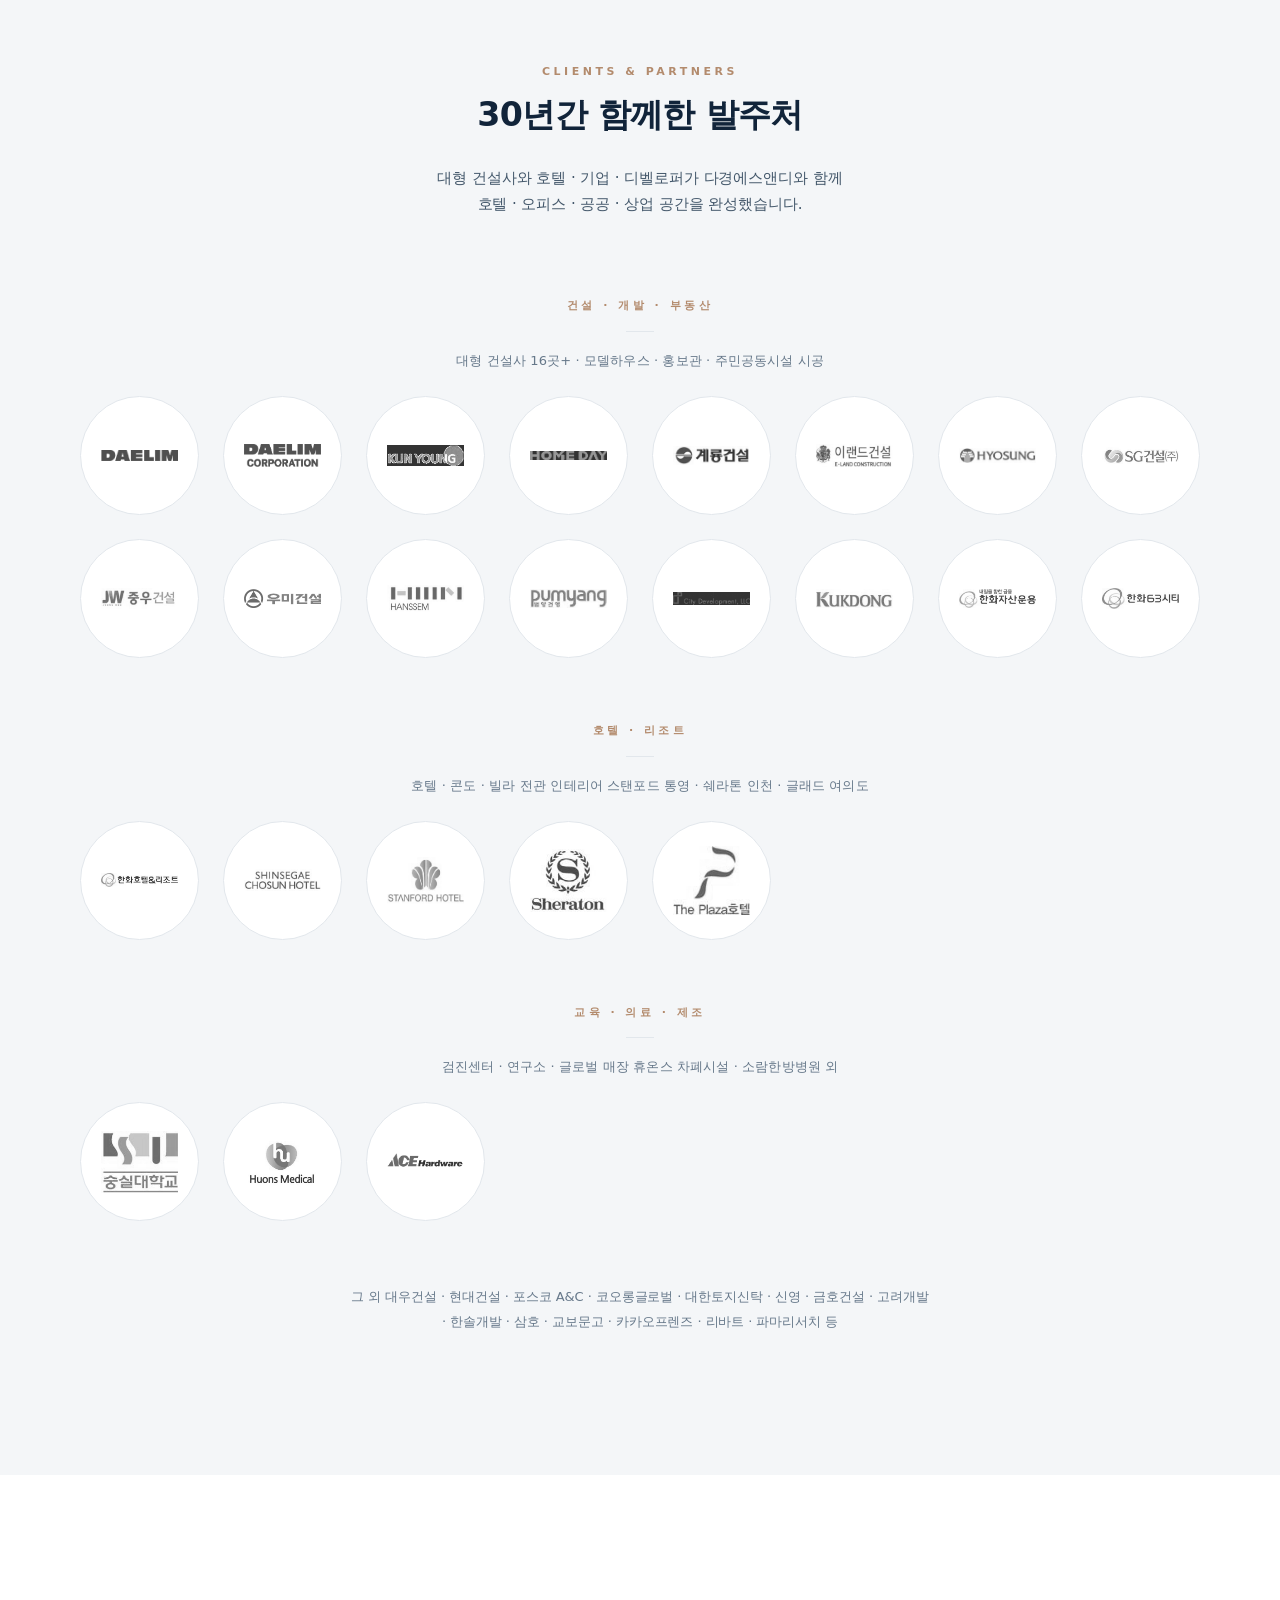
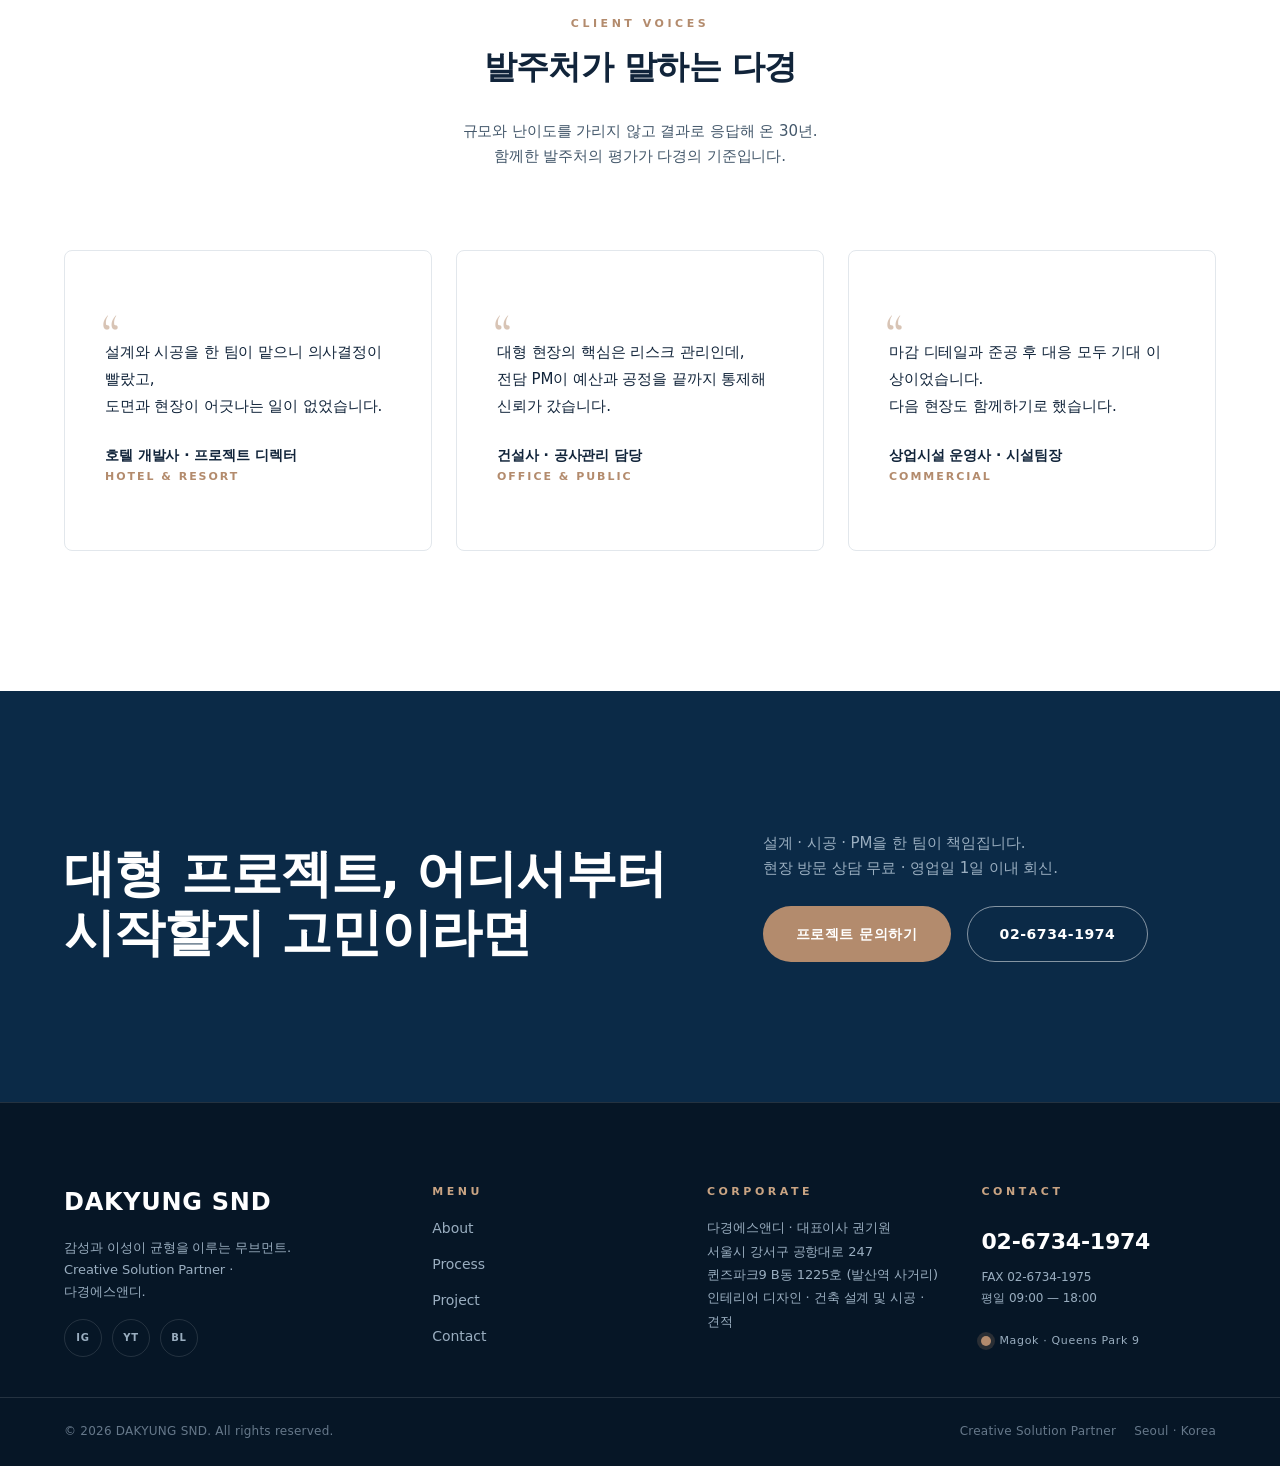
==== commit c6d45a7c: "Core Value 섹션 재디자인: 사진 제거, 에디토리얼 3카드 + 철학 인용으로 디테일 보강 Co-Authored-By: Claude Opus 4.8 <noreply@anthr" ====
--- a/index.html
+++ b/index.html
@@ -594,52 +594,42 @@
                     </p>
                 </div>
 
-                <div class="cv-timeline">
-                    <article class="cv-item">
-                        <div class="cv-text">
-                            <h3 class="cv-name"><span class="cv-ko">다른 관점</span> Different Viewpoint</h3>
-                            <p class="cv-desc">
-                                조금 다른 눈으로 조금 다르게 걸어보는 시작. <br>
-                                심플하지만 깊이 있고 묵직한 탐색. <br>
-                                1%의 사소한 차이를 결정적 가치로 연결합니다.
-                            </p>
-                        </div>
-                        <span class="cv-node" aria-hidden="true"></span>
-                        <div class="cv-photo">
-                            <img src="https://images.unsplash.com/photo-1511818966892-d7d671e672a2?auto=format&fit=crop&w=600&q=80" alt="" loading="lazy">
-                        </div>
+                <div class="cv-grid">
+                    <article class="cv-card">
+                        <span class="cv-index">01</span>
+                        <h3 class="cv-name"><span class="cv-ko">다른 관점</span><span class="cv-en">Different Viewpoint</span></h3>
+                        <p class="cv-desc">
+                            조금 다른 눈으로, 조금 다르게 걸어보는 시작.
+                            심플하지만 깊이 있고 포괄적인 탐색으로
+                            1%의 사소한 차이를 결정적 가치로 연결합니다.
+                        </p>
                     </article>
 
-                    <article class="cv-item">
-                        <div class="cv-text">
-                            <h3 class="cv-name"><span class="cv-ko">본질과 균형</span> Essence &amp; Balance</h3>
-                            <p class="cv-desc">
-                                감성과 이성이 균형을 이루는 무브먼트. <br>
-                                휴먼베이스의 본질에 입각한 방향 설정. <br>
-                                사람 · 환경 · 기술의 조화를 이루는 유익한 고집을 더합니다.
-                            </p>
-                        </div>
-                        <span class="cv-node" aria-hidden="true"></span>
-                        <div class="cv-photo">
-                            <img src="https://images.unsplash.com/photo-1618219908412-a29a1bb7b86e?auto=format&fit=crop&w=600&q=80" alt="" loading="lazy">
-                        </div>
+                    <article class="cv-card">
+                        <span class="cv-index">02</span>
+                        <h3 class="cv-name"><span class="cv-ko">본질과 균형</span><span class="cv-en">Essence &amp; Balance</span></h3>
+                        <p class="cv-desc">
+                            감성과 이성이 균형을 이루는 무브먼트.
+                            휴먼베이스의 본질에 입각한 방향 설정으로
+                            사람 · 환경 · 기술이 조화를 이루는 유익한 고집을 더합니다.
+                        </p>
                     </article>
 
-                    <article class="cv-item">
-                        <div class="cv-text">
-                            <h3 class="cv-name"><span class="cv-ko">통찰력</span> Insight</h3>
-                            <p class="cv-desc">
-                                전략은 고민의 산물이며 성과는 실행의 산물. <br>
-                                시대를 아우르는 유연한 안목과 유기적인 소통으로 <br>
-                                생명을 불어넣는 시간을 디자인합니다.
-                            </p>
-                        </div>
-                        <span class="cv-node" aria-hidden="true"></span>
-                        <div class="cv-photo">
-                            <img src="https://images.unsplash.com/photo-1524758631624-e2822e304c36?auto=format&fit=crop&w=600&q=80" alt="" loading="lazy">
-                        </div>
+                    <article class="cv-card">
+                        <span class="cv-index">03</span>
+                        <h3 class="cv-name"><span class="cv-ko">통찰력</span><span class="cv-en">Insight</span></h3>
+                        <p class="cv-desc">
+                            전략은 고민의 산물이며, 성과는 실행의 산물.
+                            시대를 아우르는 유연한 안목과 유기적인 소통으로
+                            공간에 생명을 불어넣는 시간을 디자인합니다.
+                        </p>
                     </article>
                 </div>
+
+                <p class="cv-quote">
+                    철학이 깃든 공간은 세월이 비켜갑니다.<br>
+                    공간은 제자리를 지키지만, 공간의 가치는 마음을 움직입니다.
+                </p>
             </div>
         </section>
 
--- a/style/index.css
+++ b/style/index.css
@@ -275,19 +275,19 @@
     position: relative;
     z-index: 1;
     display: block;
-    width: clamp(140px, 13vw, 180px);
-    aspect-ratio: 1 / 1;
-    border-radius: 50%;
+    width: 100%;
+    aspect-ratio: 16 / 10;
+    border-radius: 12px;
     overflow: hidden;
     margin-bottom: var(--sp-4);
-    box-shadow: 0 16px 34px -18px rgba(11, 42, 71, 0.55);
+    box-shadow: 0 18px 36px -24px rgba(11, 42, 71, 0.45);
 }
 .value-photo::after {
     content: '';
     position: absolute;
     inset: 0;
-    border-radius: 50%;
-    box-shadow: inset 0 0 0 1px rgba(11, 42, 71, 0.12);
+    border-radius: 12px;
+    box-shadow: inset 0 0 0 1px rgba(11, 42, 71, 0.10);
     pointer-events: none;
 }
 .value-photo img {
@@ -396,6 +396,8 @@
 /* 짝수: 이미지 좌 · 텍스트 우(좌측정렬) */
 .cv-item:nth-child(even) .cv-photo { grid-column: 1; justify-self: end; }
 .cv-item:nth-child(even) .cv-text { grid-column: 2; text-align: left; }
+/* 텍스트·이미지를 같은 행에 고정 (그리드 자동배치로 짝수 항목이 다음 행으로 밀리는 문제 방지) */
+.cv-item > .cv-text, .cv-item > .cv-photo { grid-row: 1; }
 
 .cv-photo {
     width: clamp(180px, 22vw, 240px);
@@ -454,6 +456,97 @@
     font-size: 14px;
     line-height: 1.85;
     color: var(--c-ink-mid);
+}
+
+/* ===== Core Value — image-free editorial cards ===== */
+.cv-grid {
+    display: grid;
+    grid-template-columns: repeat(3, 1fr);
+    border-top: 1px solid var(--c-line);
+}
+.cv-card {
+    position: relative;
+    padding: var(--sp-6) var(--sp-5);
+    border-right: 1px solid var(--c-line);
+    transition: background var(--dur-1) var(--ease);
+}
+.cv-card:first-child { padding-left: 0; }
+.cv-card:last-child { border-right: none; padding-right: 0; }
+.cv-card::before {
+    content: '';
+    position: absolute;
+    top: -1px; left: 0;
+    width: 0; height: 2px;
+    background: var(--c-bronze);
+    transition: width var(--dur-2) var(--ease-out);
+}
+.cv-card:first-child::before { left: 0; }
+.cv-card:hover::before { width: 56px; }
+
+.cv-index {
+    display: block;
+    font-family: var(--font-serif);
+    font-size: clamp(40px, 4vw, 60px);
+    font-weight: 500;
+    font-style: italic;
+    line-height: 1;
+    color: var(--c-bronze);
+    opacity: 0.45;
+    margin-bottom: var(--sp-4);
+}
+.cv-card .cv-name {
+    display: flex;
+    flex-direction: column;
+    gap: 5px;
+    margin-bottom: var(--sp-3);
+    padding-bottom: var(--sp-3);
+    border-bottom: 1px solid var(--c-line);
+}
+.cv-card .cv-ko {
+    font-size: clamp(20px, 2vw, 26px);
+    font-weight: 700;
+    letter-spacing: -0.01em;
+    color: var(--c-ink);
+    margin: 0;
+}
+.cv-card .cv-en {
+    font-family: var(--font-serif);
+    font-style: italic;
+    font-size: 15px;
+    letter-spacing: 0.01em;
+    color: var(--c-olive);
+}
+
+.cv-quote {
+    margin: var(--sp-7) auto 0;
+    max-width: 56ch;
+    text-align: center;
+    font-family: var(--font-serif);
+    font-style: italic;
+    font-size: clamp(18px, 2.1vw, 26px);
+    line-height: 1.6;
+    letter-spacing: -0.005em;
+    color: var(--c-ink);
+    position: relative;
+    padding-top: var(--sp-5);
+}
+.cv-quote::before {
+    content: '';
+    position: absolute;
+    top: 0; left: 50%;
+    transform: translateX(-50%);
+    width: 32px; height: 1px;
+    background: var(--c-bronze);
+}
+
+@media (max-width: 768px) {
+    .cv-grid { grid-template-columns: 1fr; }
+    .cv-card {
+        border-right: none;
+        border-bottom: 1px solid var(--c-line);
+        padding: var(--sp-5) 0;
+    }
+    .cv-card:last-child { border-bottom: none; padding-bottom: 0; }
 }
 
 /* ===== ADDED 1 · THE 1% PERSPECTIVE ===== */
@@ -1302,6 +1395,8 @@
     .cv-item:nth-child(even) .cv-text { grid-column: 1; text-align: left; order: 2; }
     .cv-item:nth-child(odd) .cv-photo,
     .cv-item:nth-child(even) .cv-photo { grid-column: 1; justify-self: start; order: 1; }
+    /* 모바일 단일 컬럼: 같은 행 고정 해제(세로 스택) */
+    .cv-item > .cv-text, .cv-item > .cv-photo { grid-row: auto; }
     .cv-node { left: 22px; top: 40px; }
     /* 서사형 섹션: 단일 컬럼 */
     .pp-inner, .hb-inner { grid-template-columns: 1fr; }
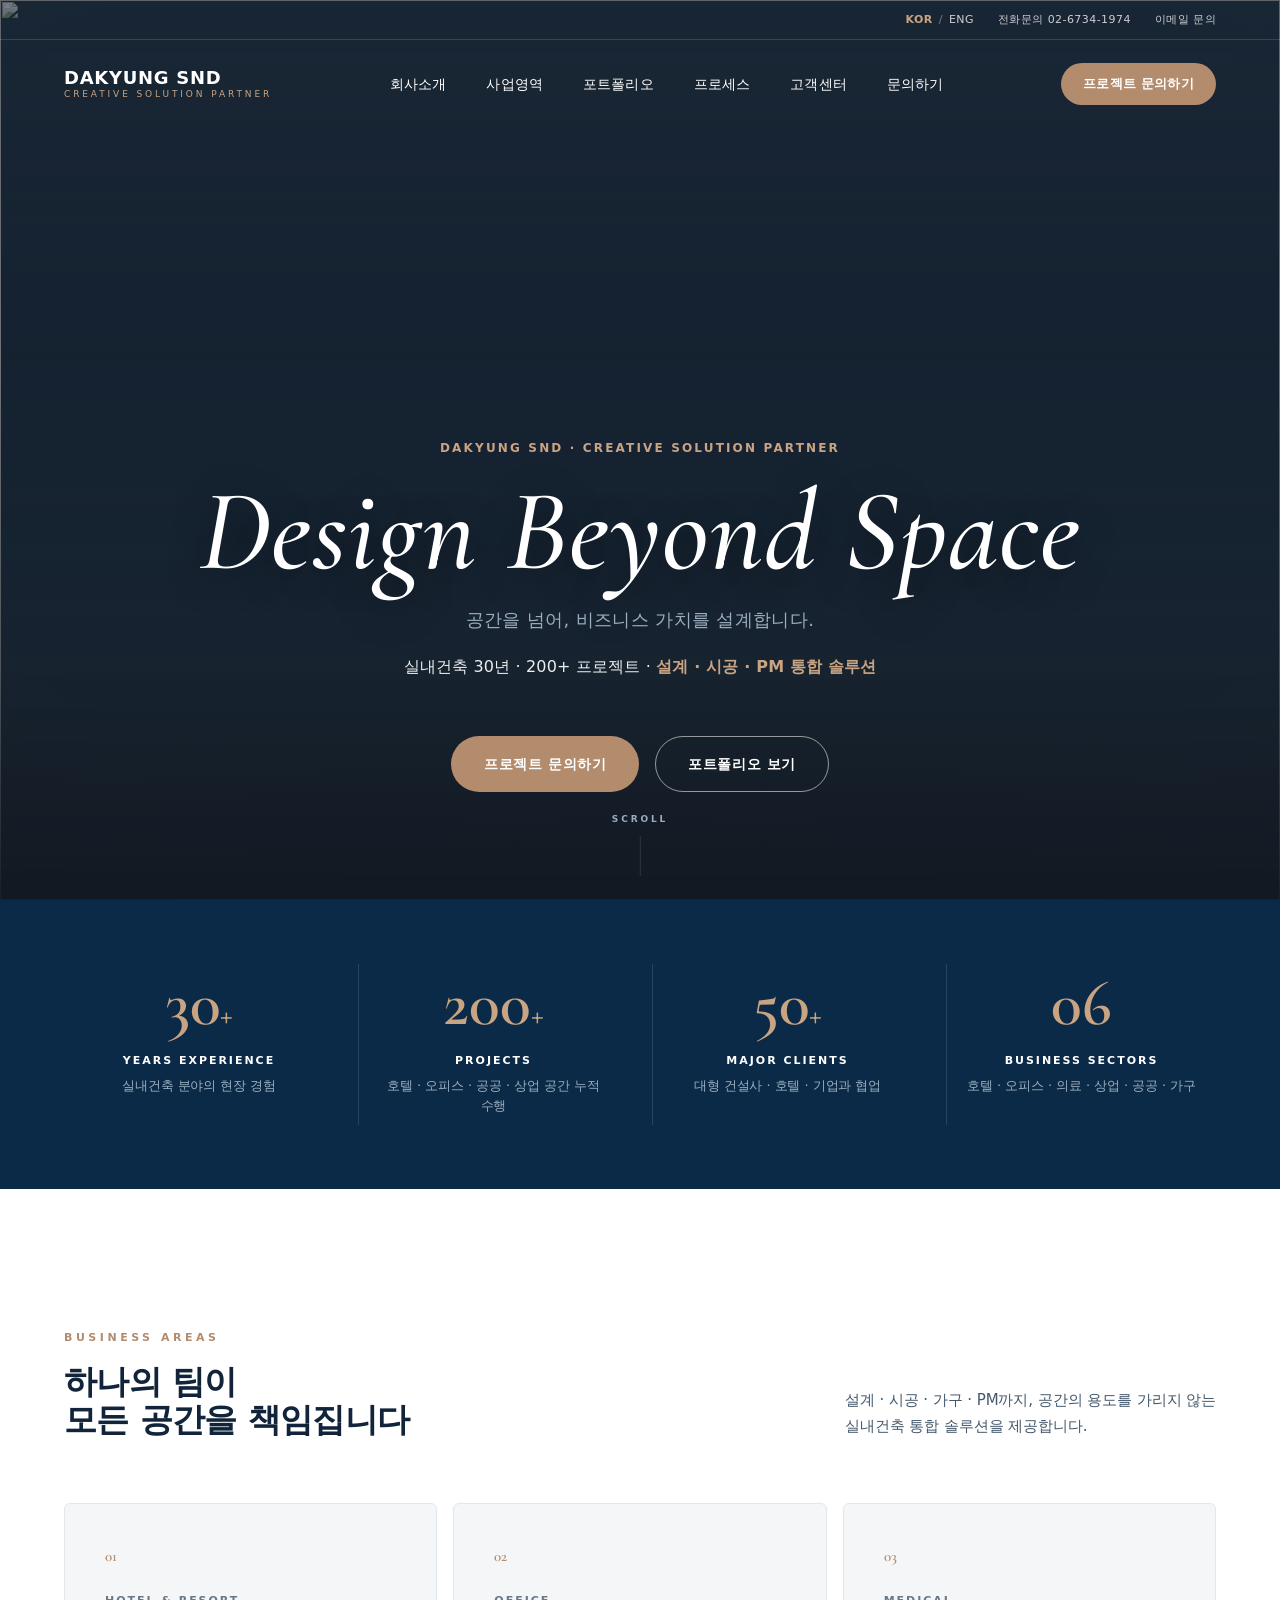
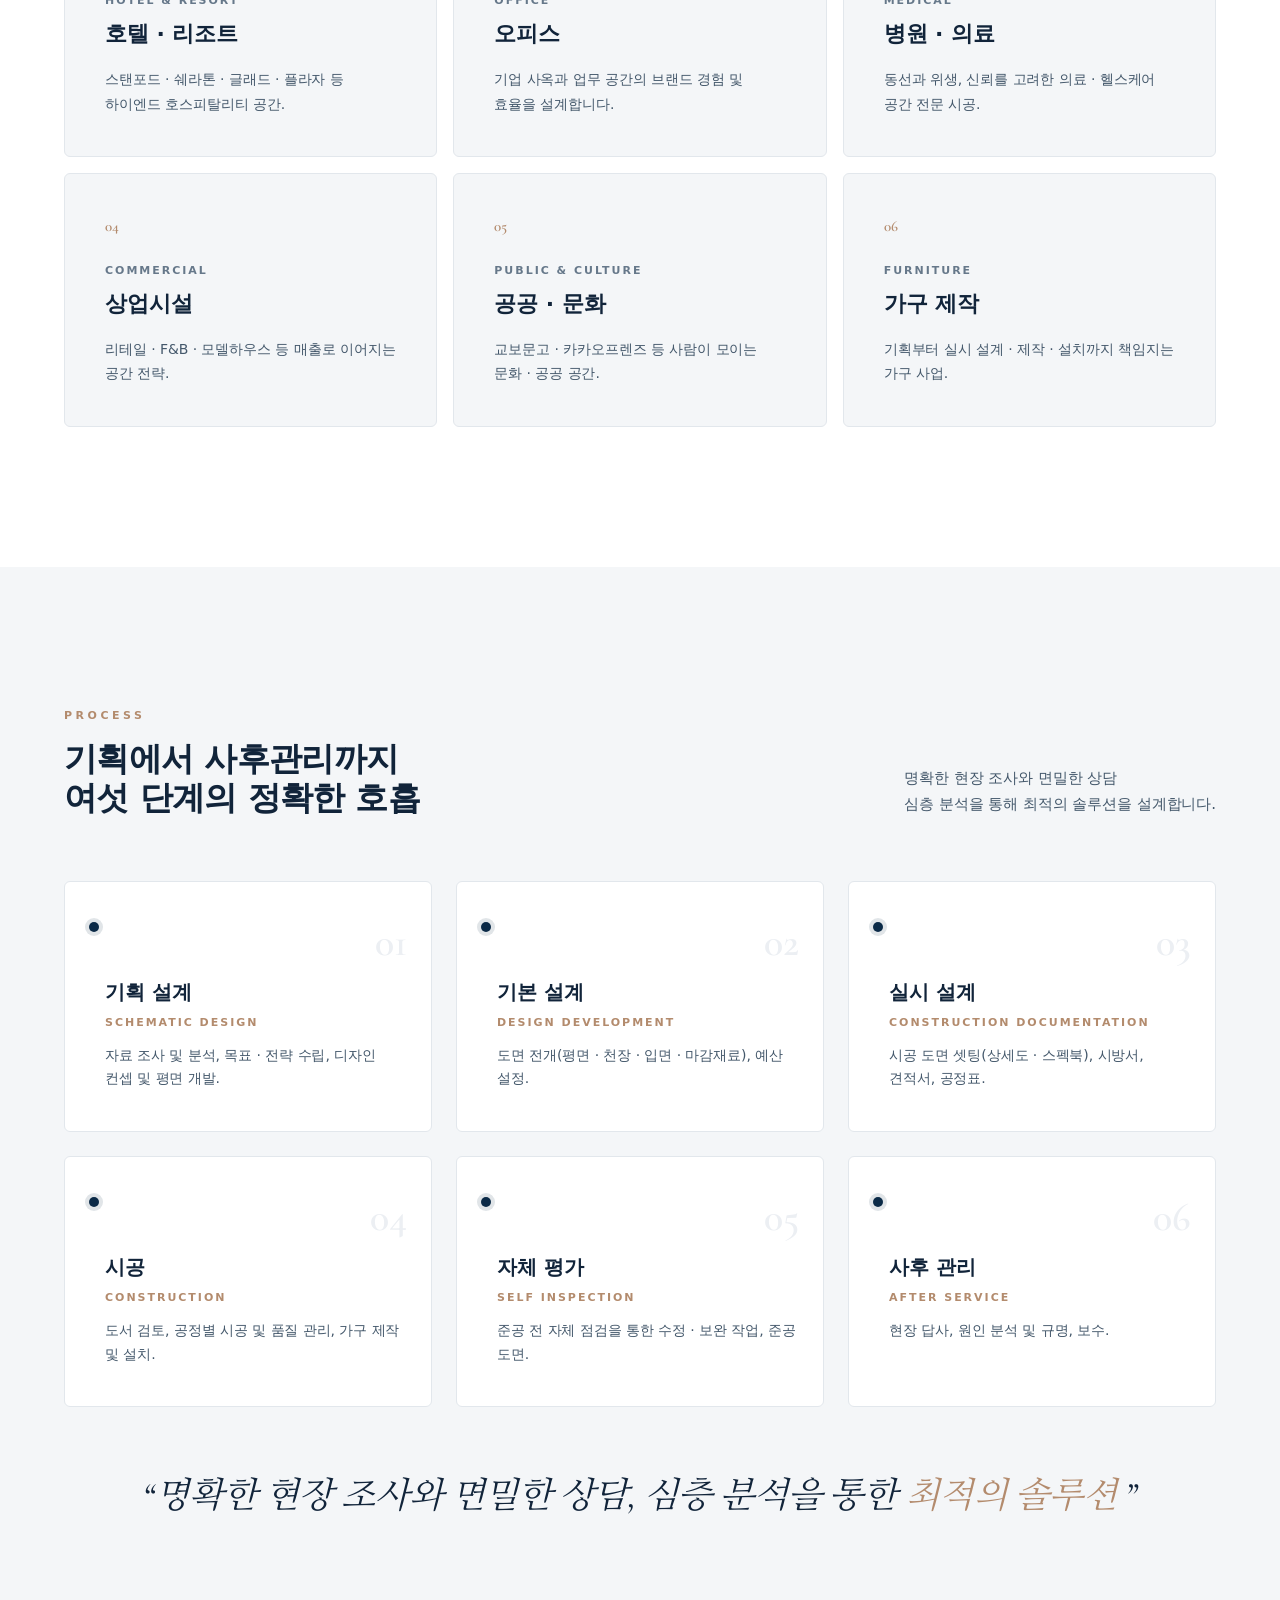
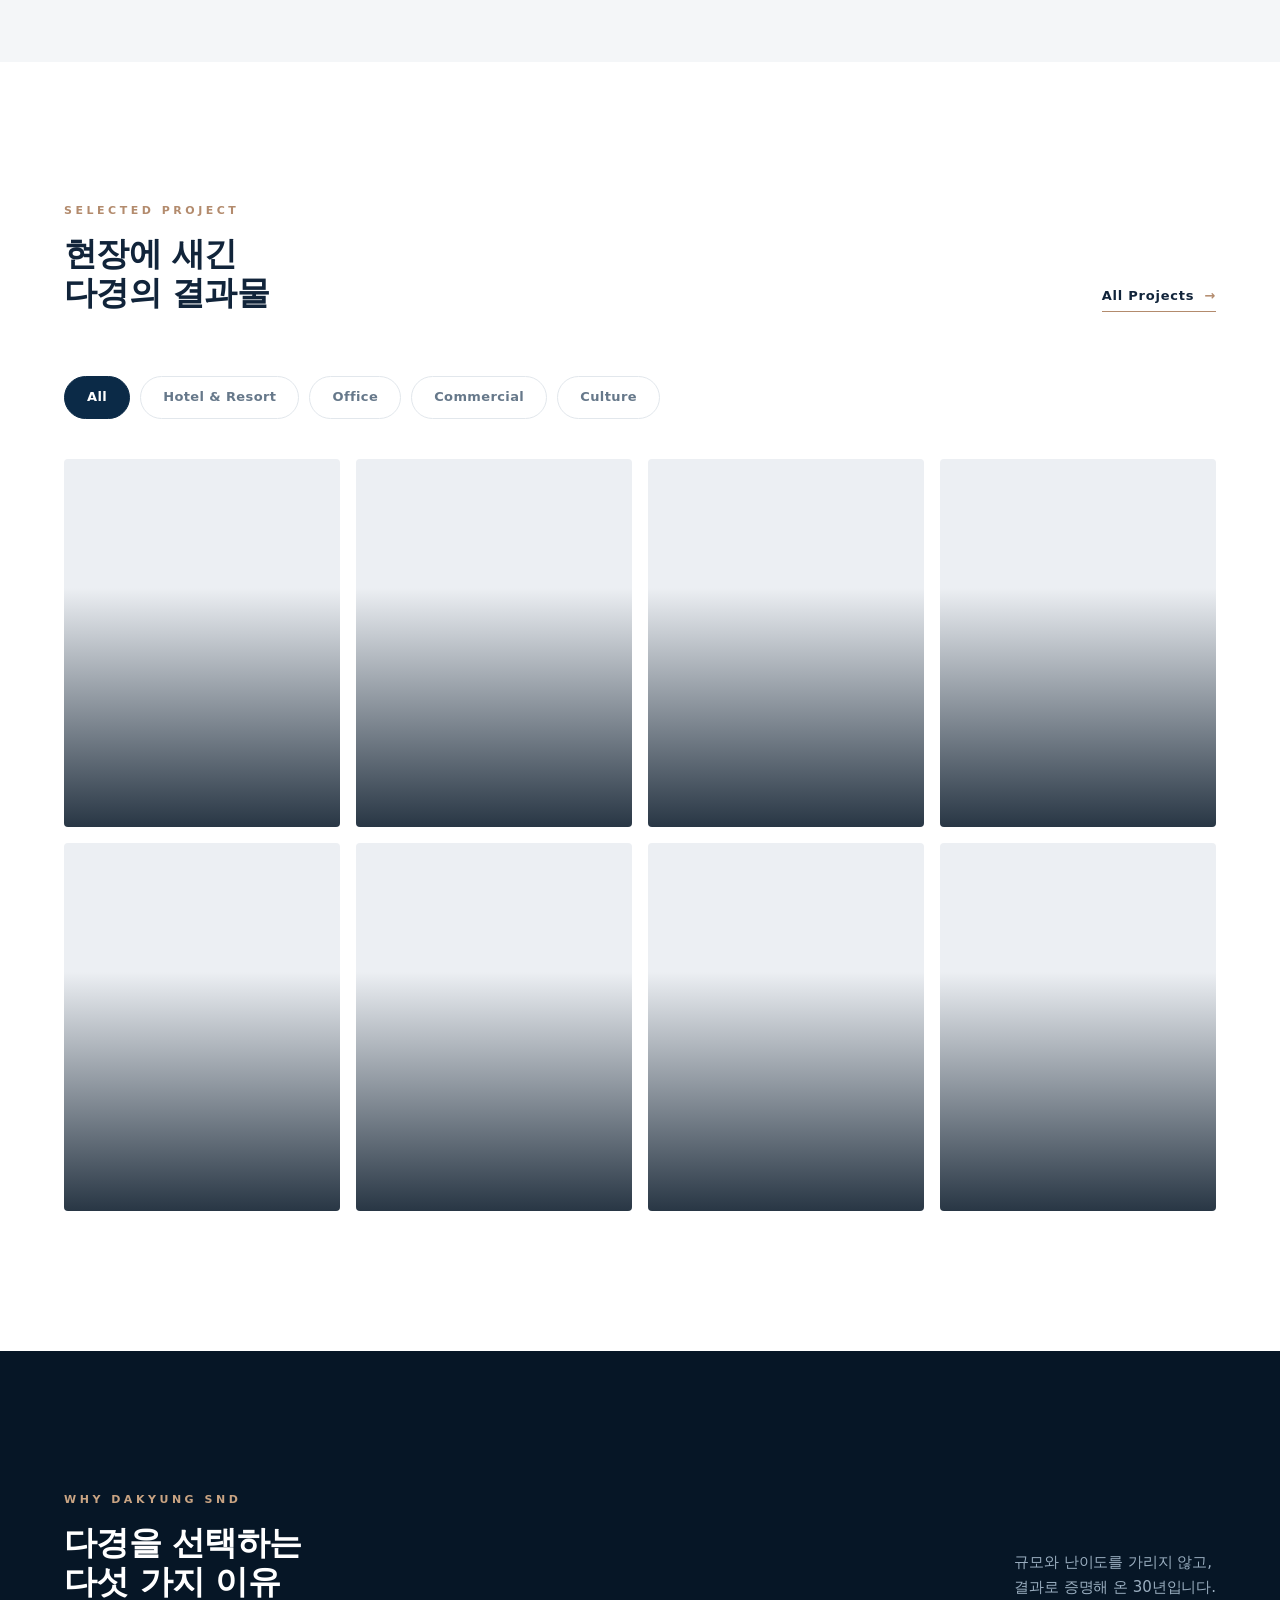
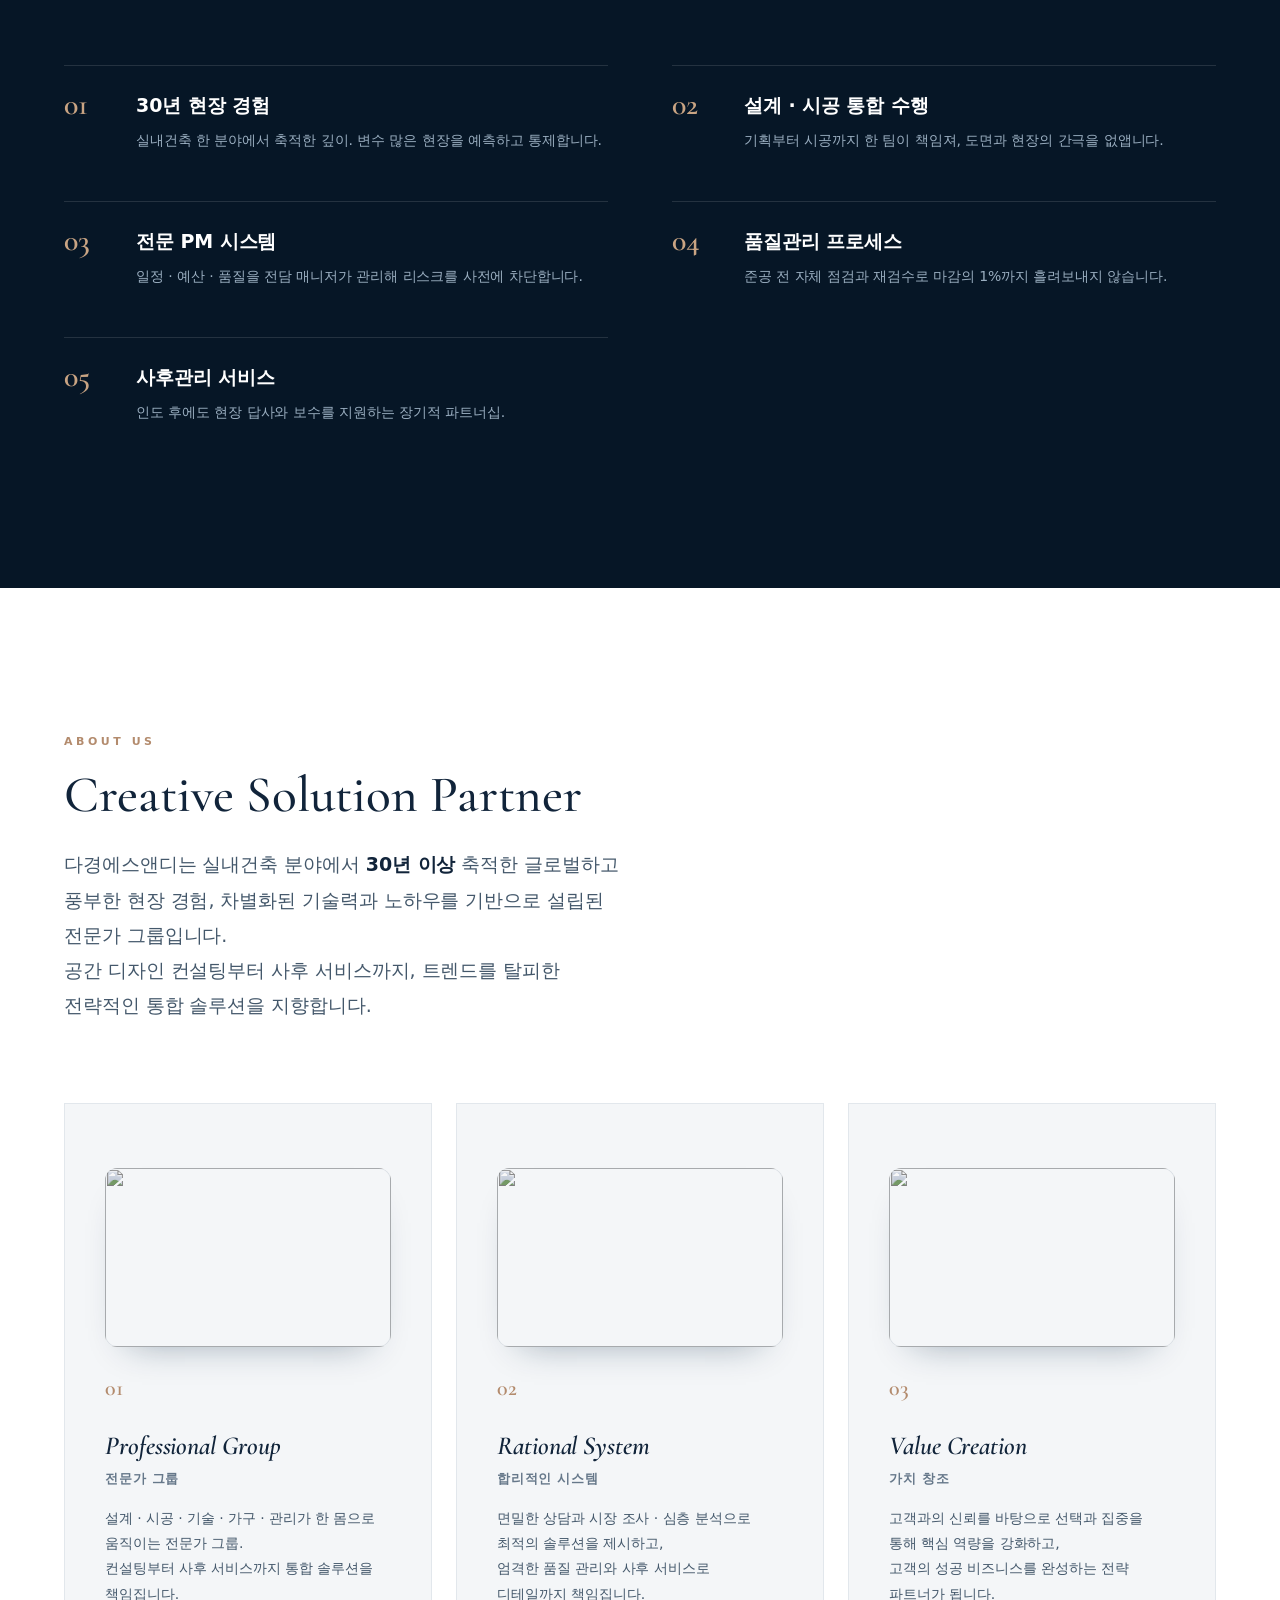
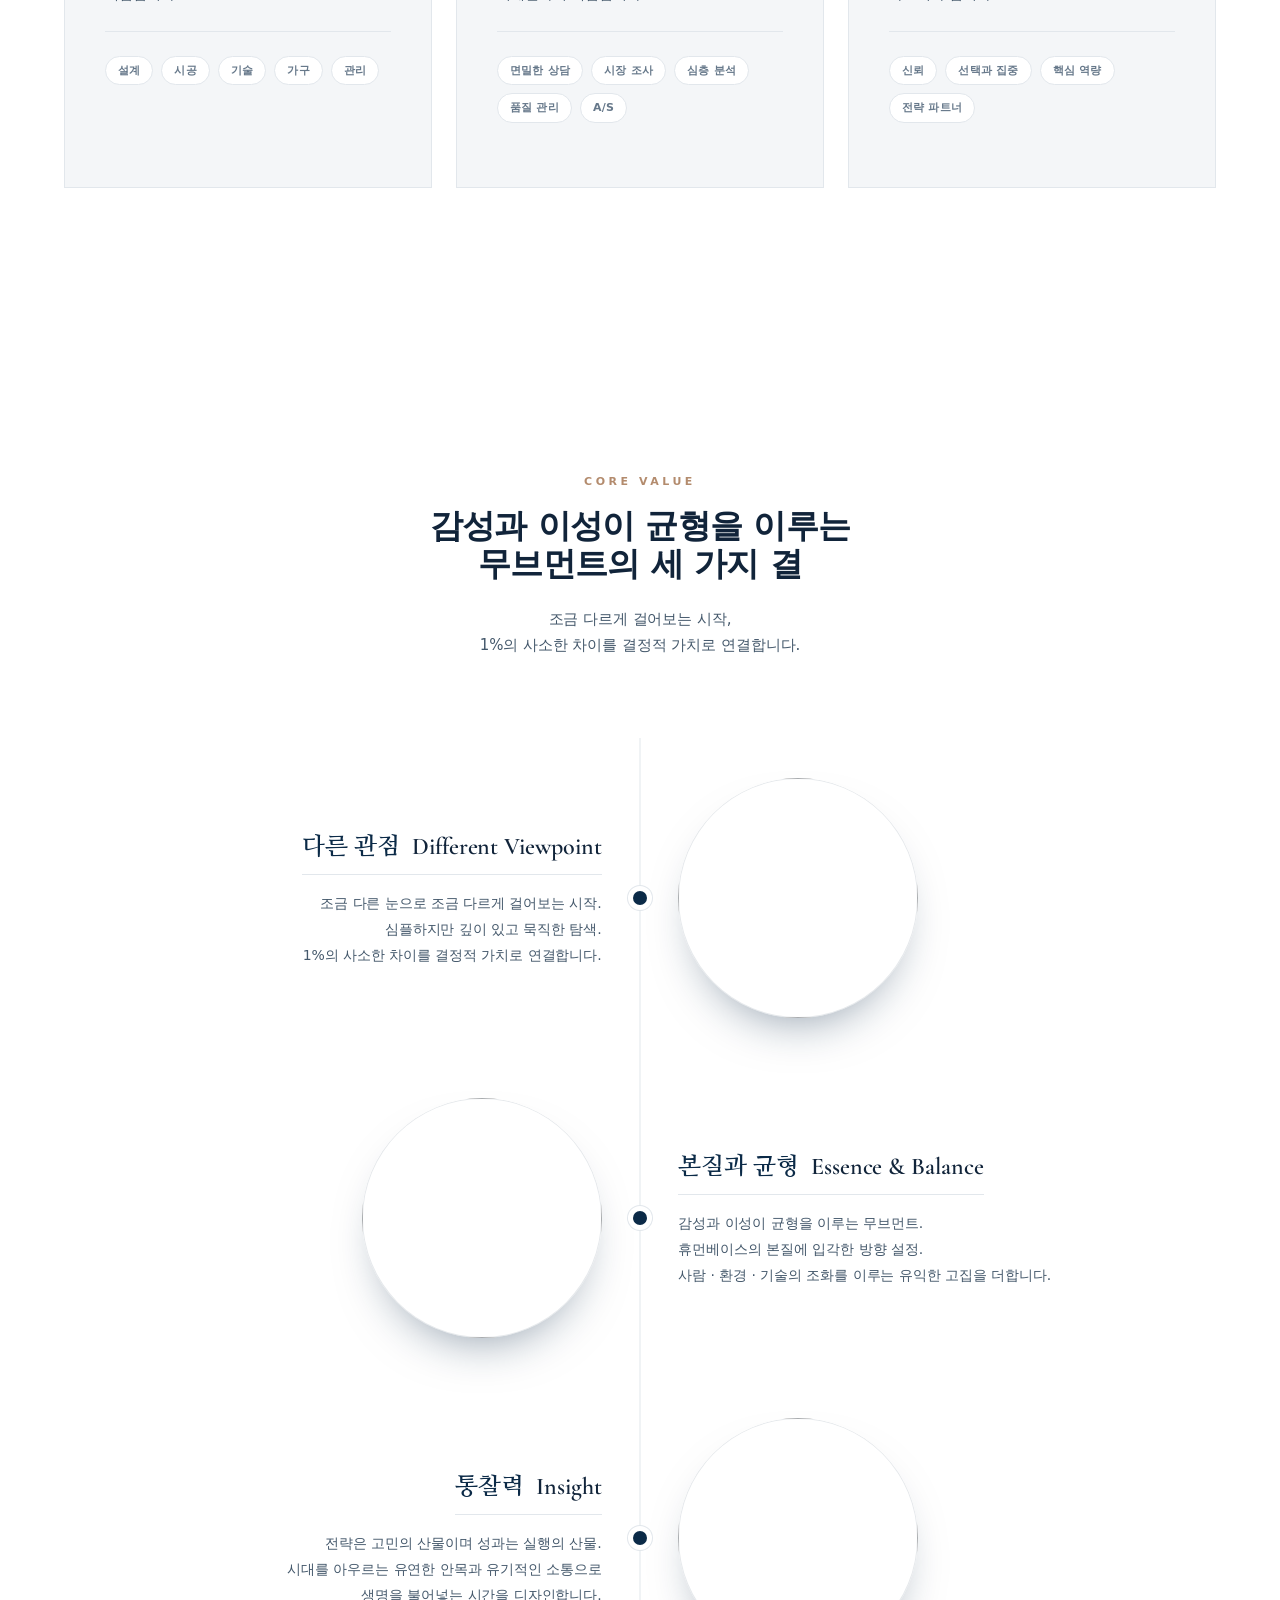
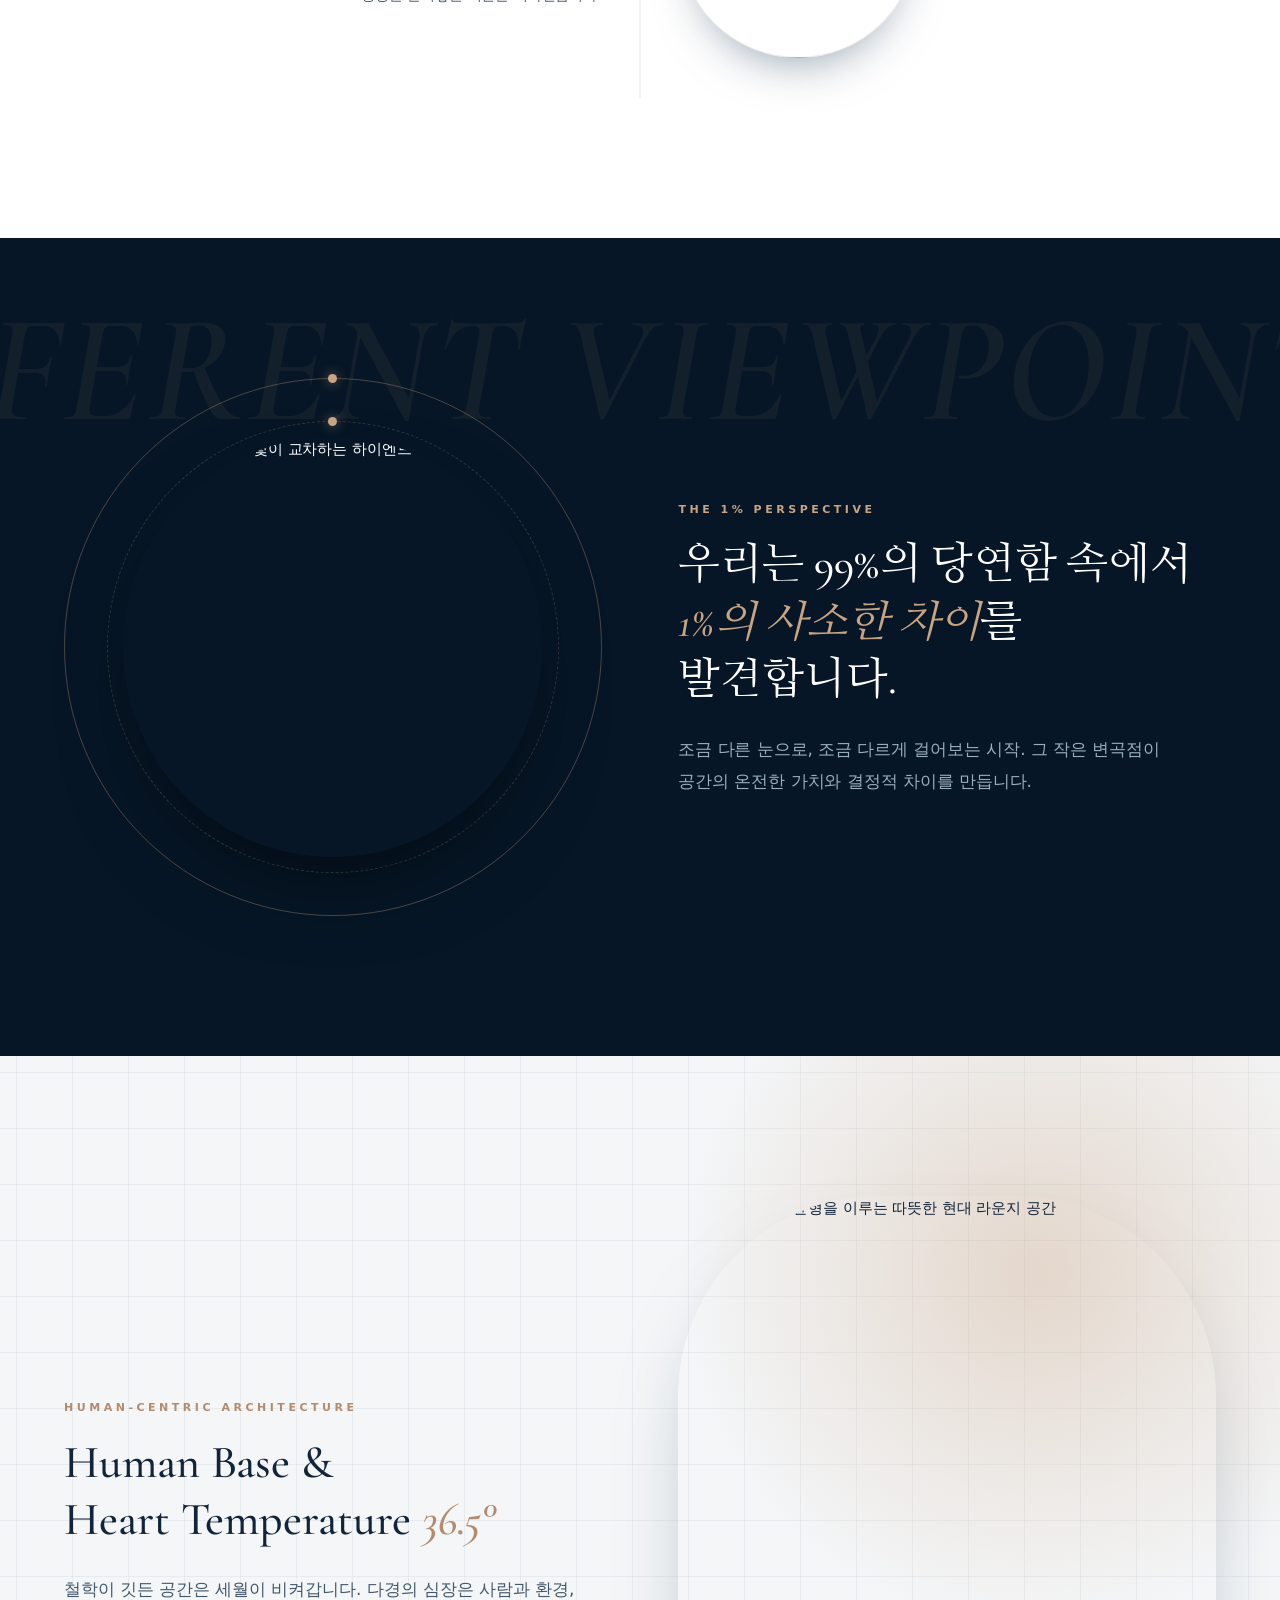
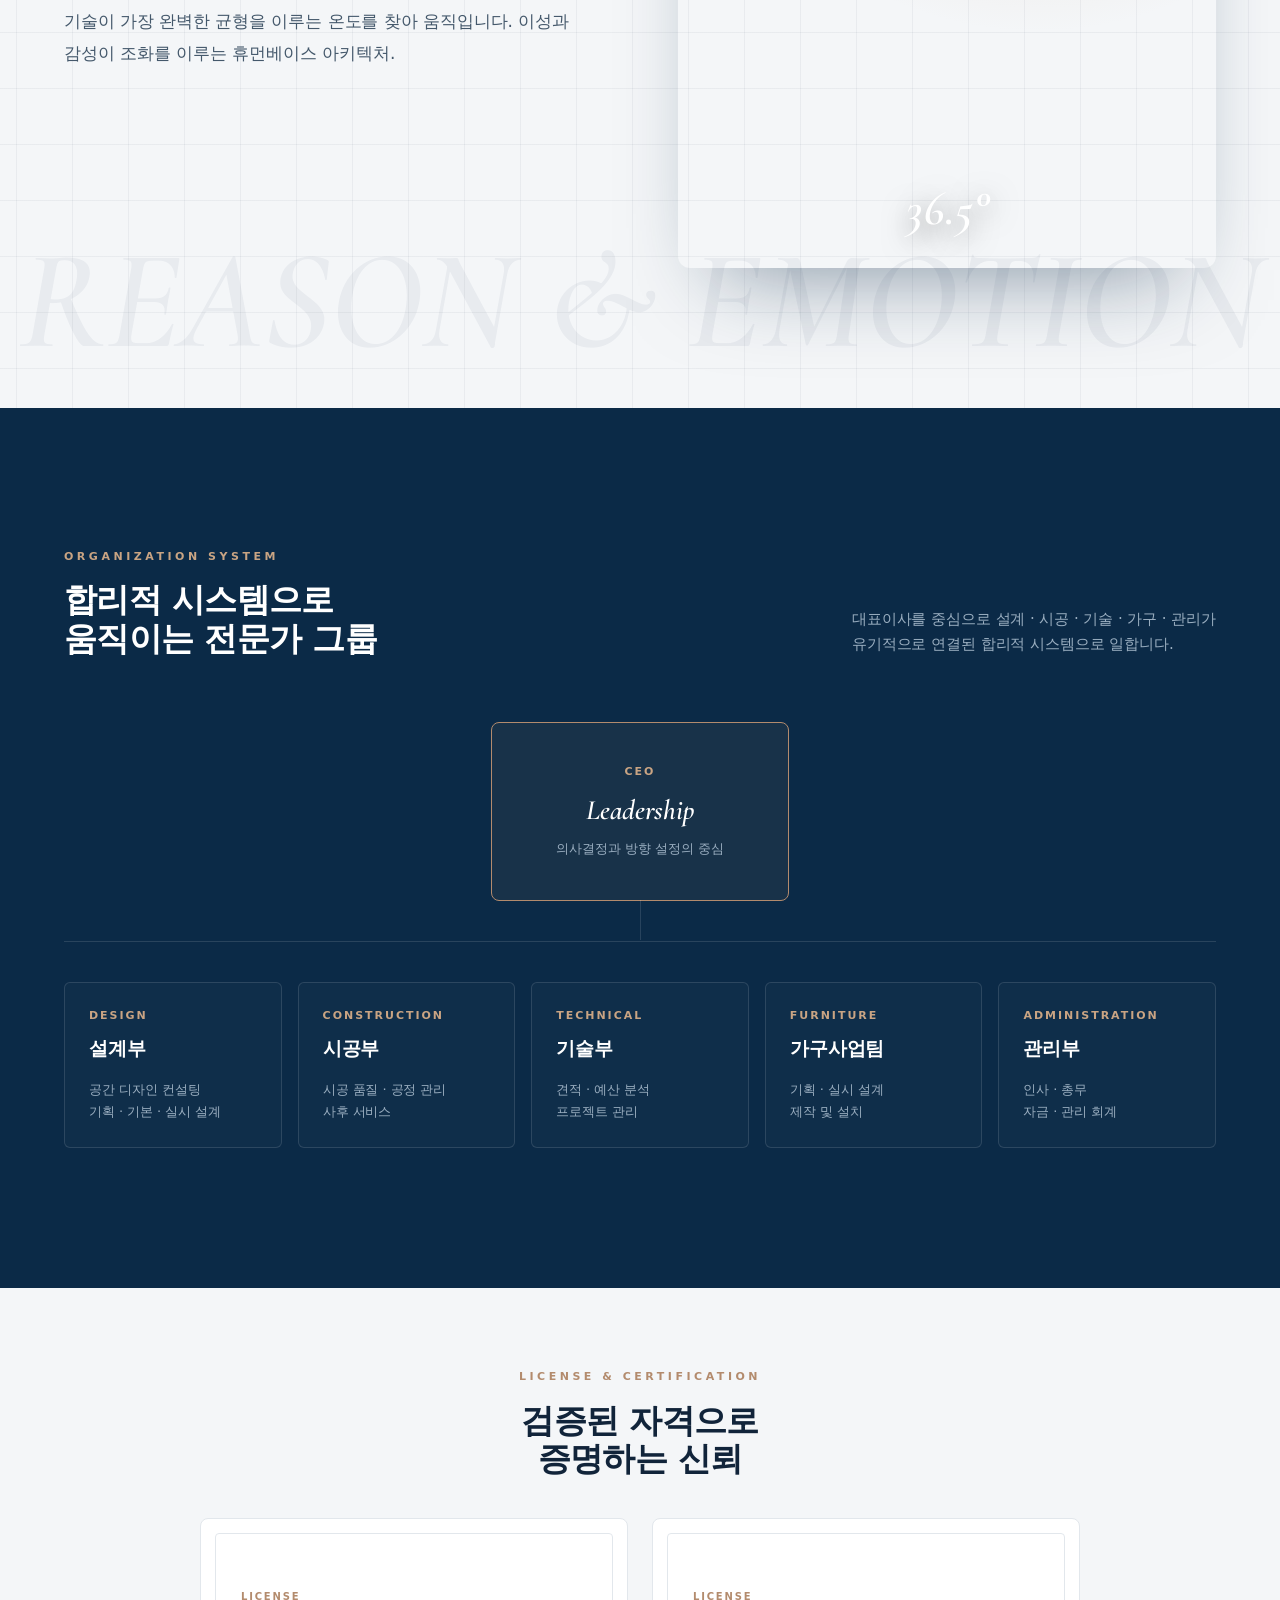
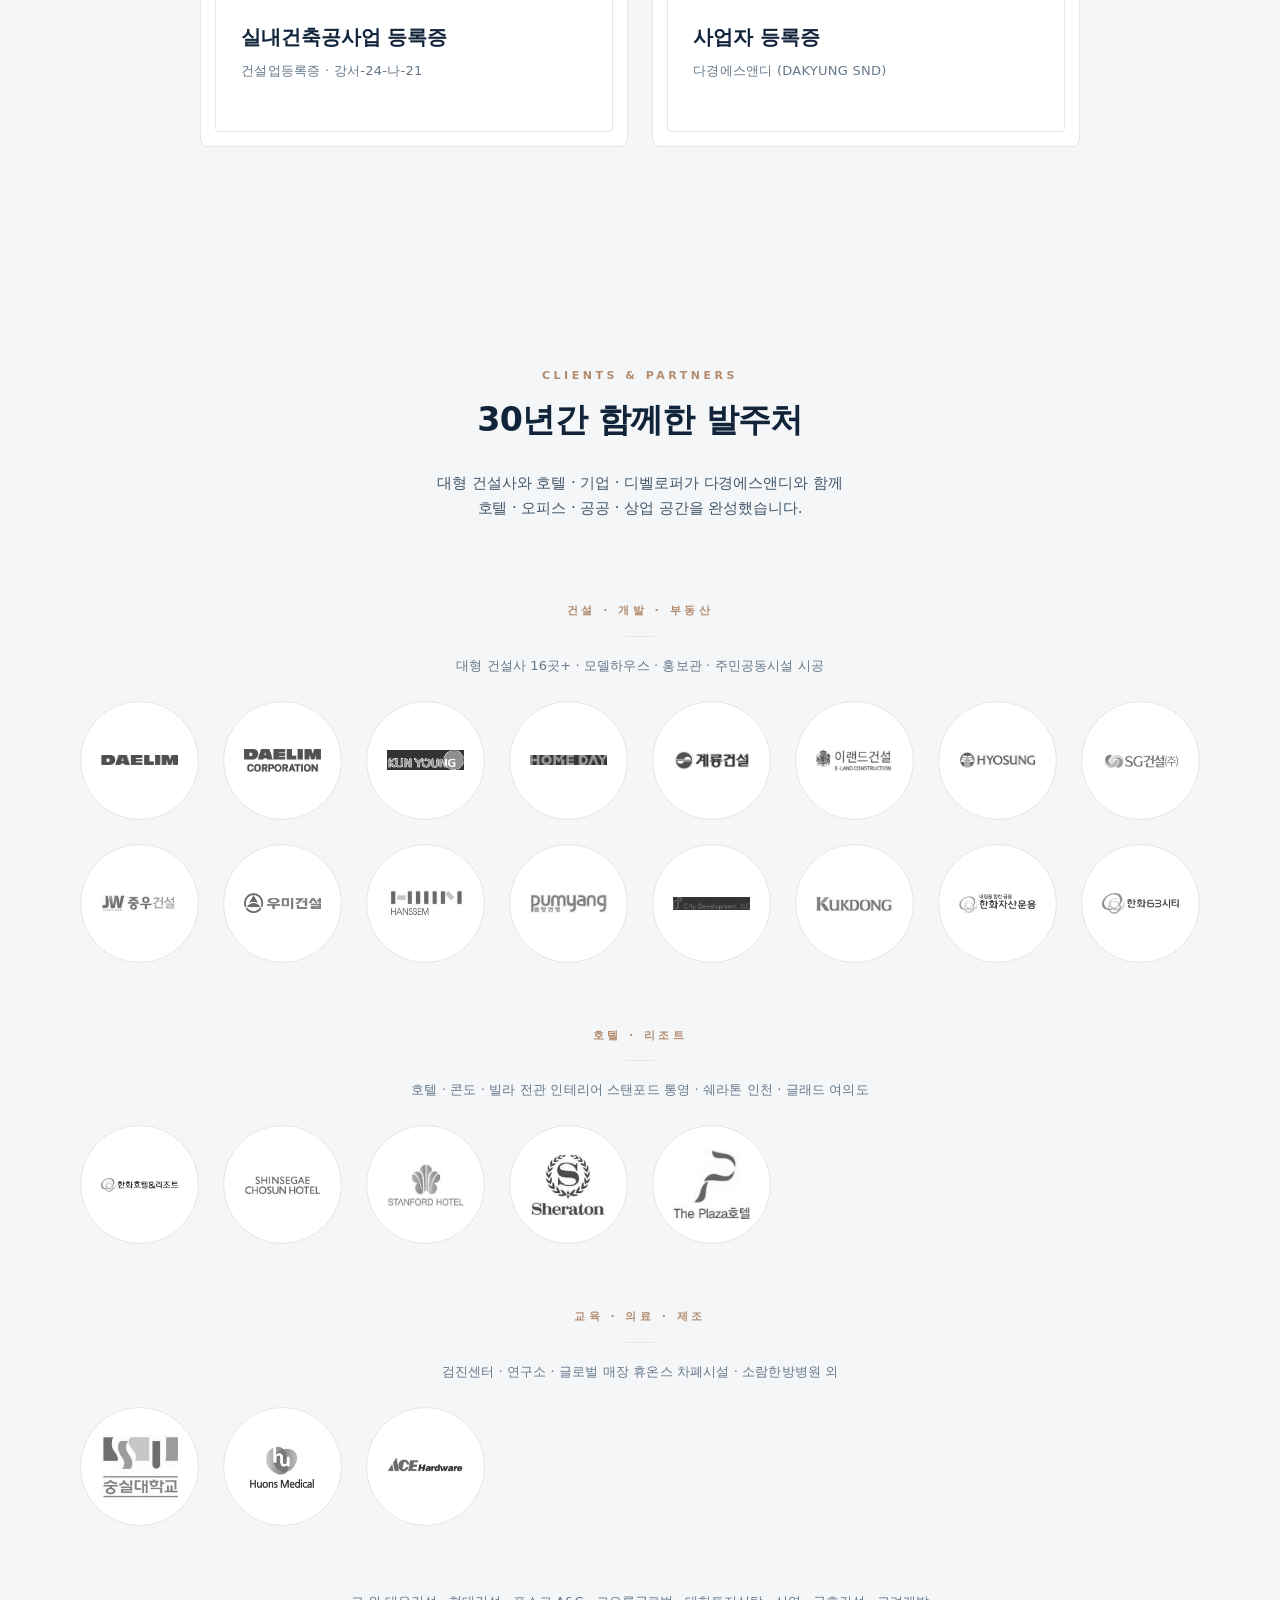
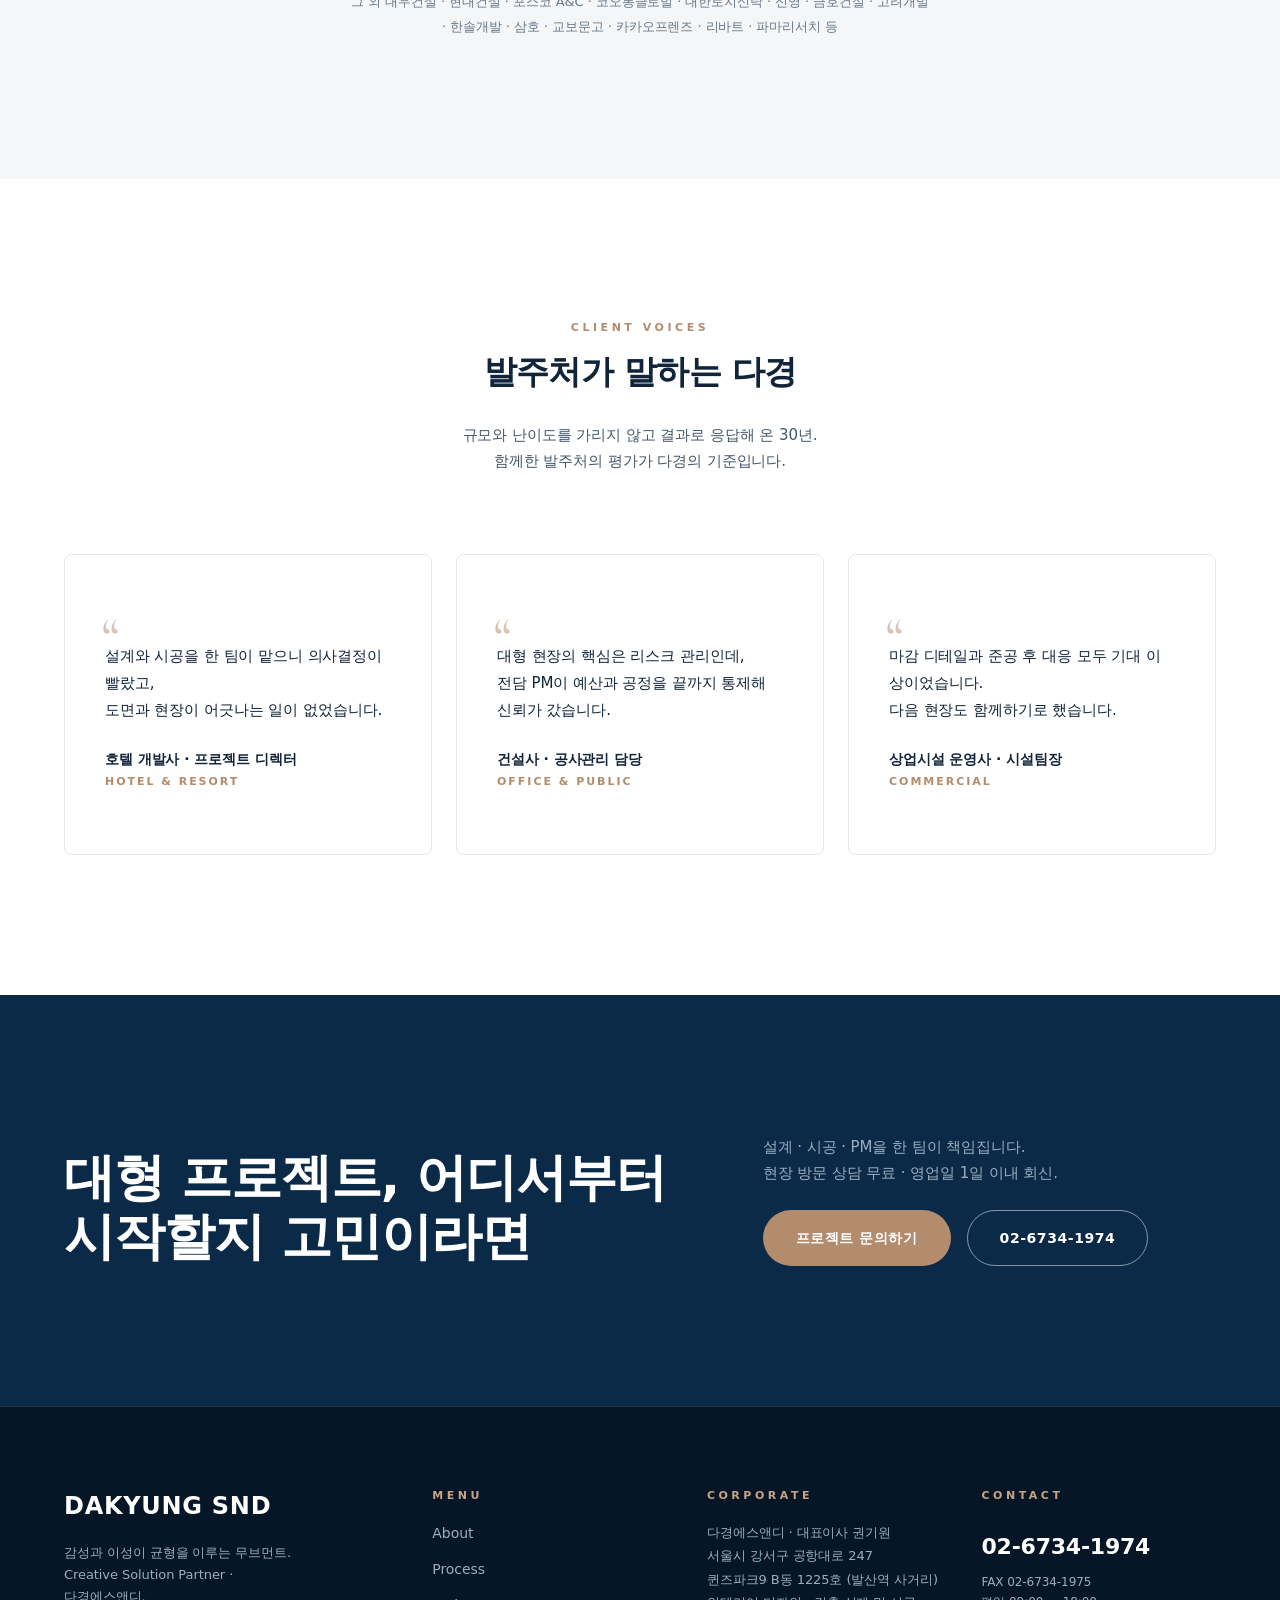
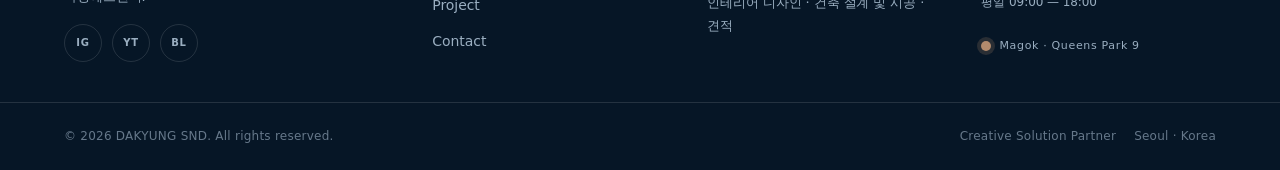
==== commit cd619e29: "Revert "Core Value 섹션 재디자인: 사진 제거, 에디토리얼 3카드 + 철학 인용으로 디테일 보강" This reverts commit c6d45a7c7a27038ad" ====
--- a/index.html
+++ b/index.html
@@ -594,42 +594,52 @@
                     </p>
                 </div>
 
-                <div class="cv-grid">
-                    <article class="cv-card">
-                        <span class="cv-index">01</span>
-                        <h3 class="cv-name"><span class="cv-ko">다른 관점</span><span class="cv-en">Different Viewpoint</span></h3>
-                        <p class="cv-desc">
-                            조금 다른 눈으로, 조금 다르게 걸어보는 시작.
-                            심플하지만 깊이 있고 포괄적인 탐색으로
-                            1%의 사소한 차이를 결정적 가치로 연결합니다.
-                        </p>
+                <div class="cv-timeline">
+                    <article class="cv-item">
+                        <div class="cv-text">
+                            <h3 class="cv-name"><span class="cv-ko">다른 관점</span> Different Viewpoint</h3>
+                            <p class="cv-desc">
+                                조금 다른 눈으로 조금 다르게 걸어보는 시작. <br>
+                                심플하지만 깊이 있고 묵직한 탐색. <br>
+                                1%의 사소한 차이를 결정적 가치로 연결합니다.
+                            </p>
+                        </div>
+                        <span class="cv-node" aria-hidden="true"></span>
+                        <div class="cv-photo">
+                            <img src="https://images.unsplash.com/photo-1511818966892-d7d671e672a2?auto=format&fit=crop&w=600&q=80" alt="" loading="lazy">
+                        </div>
                     </article>
 
-                    <article class="cv-card">
-                        <span class="cv-index">02</span>
-                        <h3 class="cv-name"><span class="cv-ko">본질과 균형</span><span class="cv-en">Essence &amp; Balance</span></h3>
-                        <p class="cv-desc">
-                            감성과 이성이 균형을 이루는 무브먼트.
-                            휴먼베이스의 본질에 입각한 방향 설정으로
-                            사람 · 환경 · 기술이 조화를 이루는 유익한 고집을 더합니다.
-                        </p>
+                    <article class="cv-item">
+                        <div class="cv-text">
+                            <h3 class="cv-name"><span class="cv-ko">본질과 균형</span> Essence &amp; Balance</h3>
+                            <p class="cv-desc">
+                                감성과 이성이 균형을 이루는 무브먼트. <br>
+                                휴먼베이스의 본질에 입각한 방향 설정. <br>
+                                사람 · 환경 · 기술의 조화를 이루는 유익한 고집을 더합니다.
+                            </p>
+                        </div>
+                        <span class="cv-node" aria-hidden="true"></span>
+                        <div class="cv-photo">
+                            <img src="https://images.unsplash.com/photo-1618219908412-a29a1bb7b86e?auto=format&fit=crop&w=600&q=80" alt="" loading="lazy">
+                        </div>
                     </article>
 
-                    <article class="cv-card">
-                        <span class="cv-index">03</span>
-                        <h3 class="cv-name"><span class="cv-ko">통찰력</span><span class="cv-en">Insight</span></h3>
-                        <p class="cv-desc">
-                            전략은 고민의 산물이며, 성과는 실행의 산물.
-                            시대를 아우르는 유연한 안목과 유기적인 소통으로
-                            공간에 생명을 불어넣는 시간을 디자인합니다.
-                        </p>
+                    <article class="cv-item">
+                        <div class="cv-text">
+                            <h3 class="cv-name"><span class="cv-ko">통찰력</span> Insight</h3>
+                            <p class="cv-desc">
+                                전략은 고민의 산물이며 성과는 실행의 산물. <br>
+                                시대를 아우르는 유연한 안목과 유기적인 소통으로 <br>
+                                생명을 불어넣는 시간을 디자인합니다.
+                            </p>
+                        </div>
+                        <span class="cv-node" aria-hidden="true"></span>
+                        <div class="cv-photo">
+                            <img src="https://images.unsplash.com/photo-1524758631624-e2822e304c36?auto=format&fit=crop&w=600&q=80" alt="" loading="lazy">
+                        </div>
                     </article>
                 </div>
-
-                <p class="cv-quote">
-                    철학이 깃든 공간은 세월이 비켜갑니다.<br>
-                    공간은 제자리를 지키지만, 공간의 가치는 마음을 움직입니다.
-                </p>
             </div>
         </section>
 
--- a/style/index.css
+++ b/style/index.css
@@ -456,97 +456,6 @@
     font-size: 14px;
     line-height: 1.85;
     color: var(--c-ink-mid);
-}
-
-/* ===== Core Value — image-free editorial cards ===== */
-.cv-grid {
-    display: grid;
-    grid-template-columns: repeat(3, 1fr);
-    border-top: 1px solid var(--c-line);
-}
-.cv-card {
-    position: relative;
-    padding: var(--sp-6) var(--sp-5);
-    border-right: 1px solid var(--c-line);
-    transition: background var(--dur-1) var(--ease);
-}
-.cv-card:first-child { padding-left: 0; }
-.cv-card:last-child { border-right: none; padding-right: 0; }
-.cv-card::before {
-    content: '';
-    position: absolute;
-    top: -1px; left: 0;
-    width: 0; height: 2px;
-    background: var(--c-bronze);
-    transition: width var(--dur-2) var(--ease-out);
-}
-.cv-card:first-child::before { left: 0; }
-.cv-card:hover::before { width: 56px; }
-
-.cv-index {
-    display: block;
-    font-family: var(--font-serif);
-    font-size: clamp(40px, 4vw, 60px);
-    font-weight: 500;
-    font-style: italic;
-    line-height: 1;
-    color: var(--c-bronze);
-    opacity: 0.45;
-    margin-bottom: var(--sp-4);
-}
-.cv-card .cv-name {
-    display: flex;
-    flex-direction: column;
-    gap: 5px;
-    margin-bottom: var(--sp-3);
-    padding-bottom: var(--sp-3);
-    border-bottom: 1px solid var(--c-line);
-}
-.cv-card .cv-ko {
-    font-size: clamp(20px, 2vw, 26px);
-    font-weight: 700;
-    letter-spacing: -0.01em;
-    color: var(--c-ink);
-    margin: 0;
-}
-.cv-card .cv-en {
-    font-family: var(--font-serif);
-    font-style: italic;
-    font-size: 15px;
-    letter-spacing: 0.01em;
-    color: var(--c-olive);
-}
-
-.cv-quote {
-    margin: var(--sp-7) auto 0;
-    max-width: 56ch;
-    text-align: center;
-    font-family: var(--font-serif);
-    font-style: italic;
-    font-size: clamp(18px, 2.1vw, 26px);
-    line-height: 1.6;
-    letter-spacing: -0.005em;
-    color: var(--c-ink);
-    position: relative;
-    padding-top: var(--sp-5);
-}
-.cv-quote::before {
-    content: '';
-    position: absolute;
-    top: 0; left: 50%;
-    transform: translateX(-50%);
-    width: 32px; height: 1px;
-    background: var(--c-bronze);
-}
-
-@media (max-width: 768px) {
-    .cv-grid { grid-template-columns: 1fr; }
-    .cv-card {
-        border-right: none;
-        border-bottom: 1px solid var(--c-line);
-        padding: var(--sp-5) 0;
-    }
-    .cv-card:last-child { border-bottom: none; padding-bottom: 0; }
 }
 
 /* ===== ADDED 1 · THE 1% PERSPECTIVE ===== */
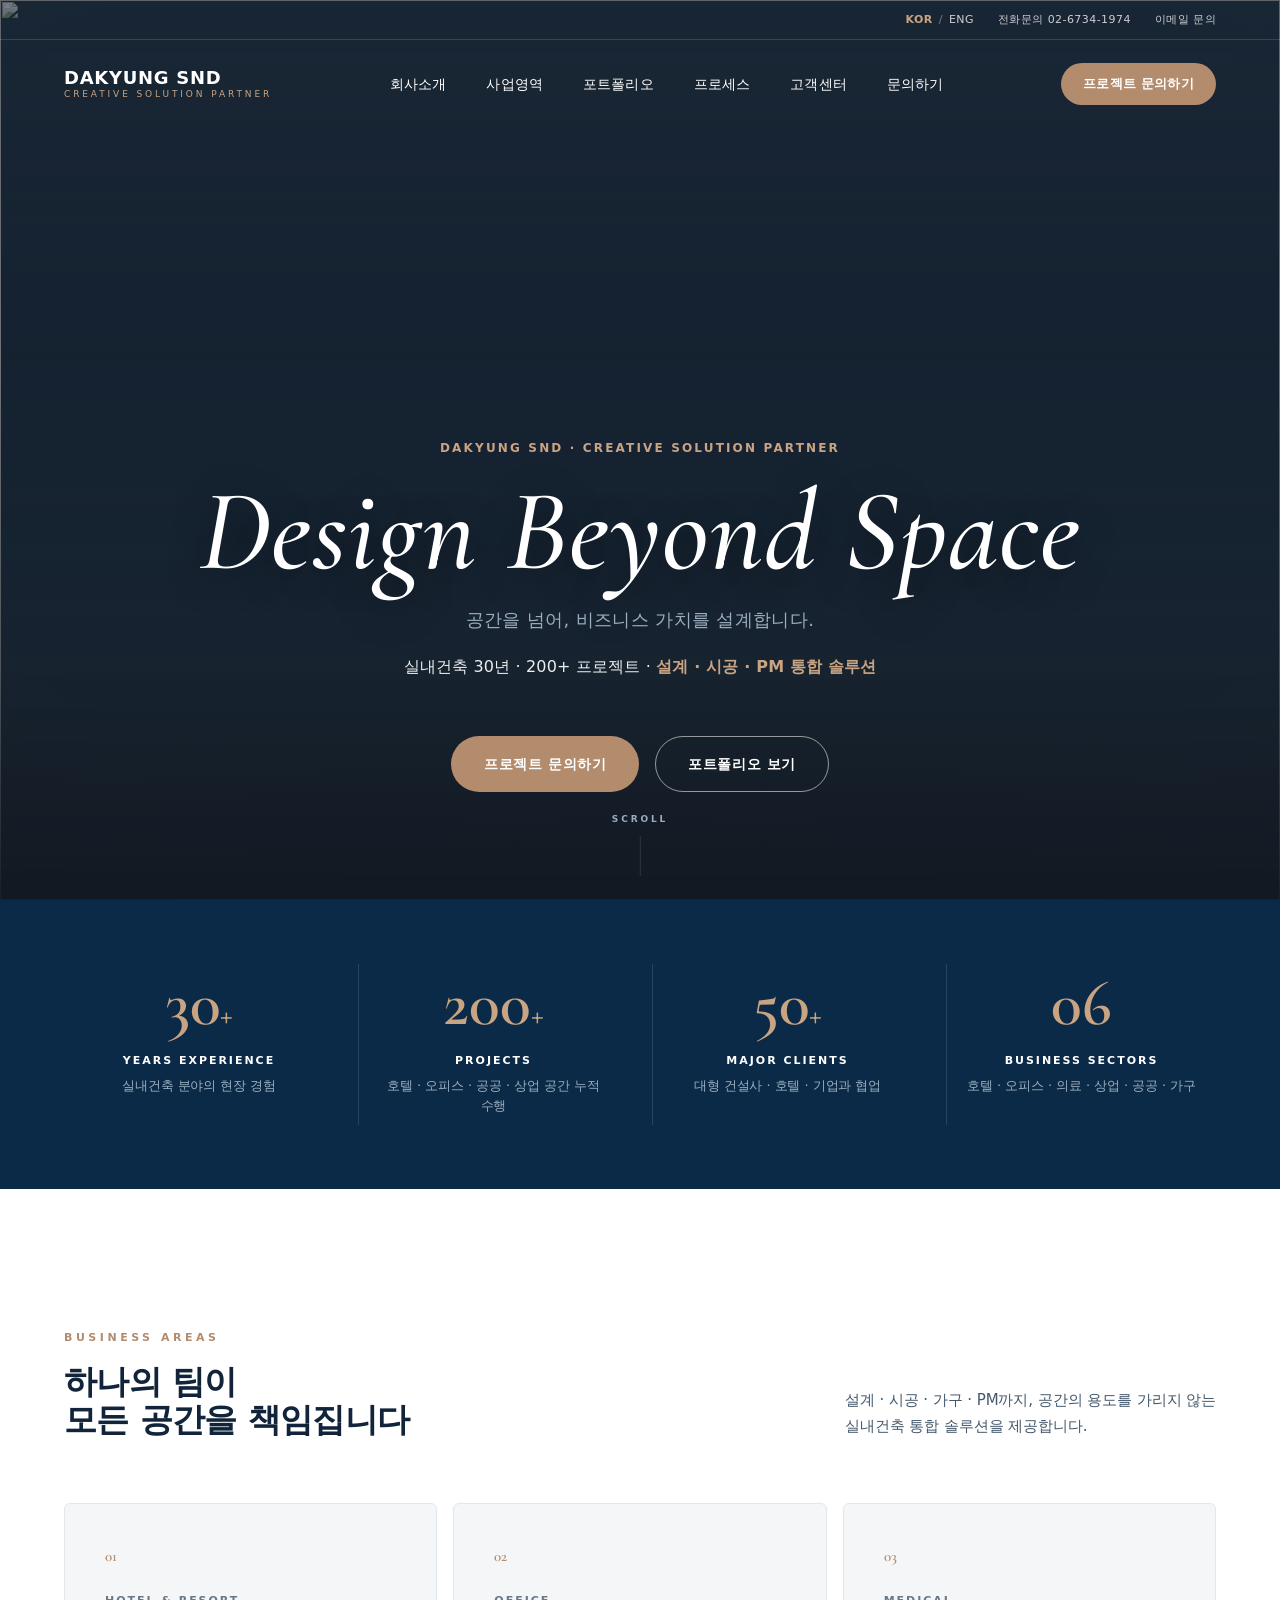
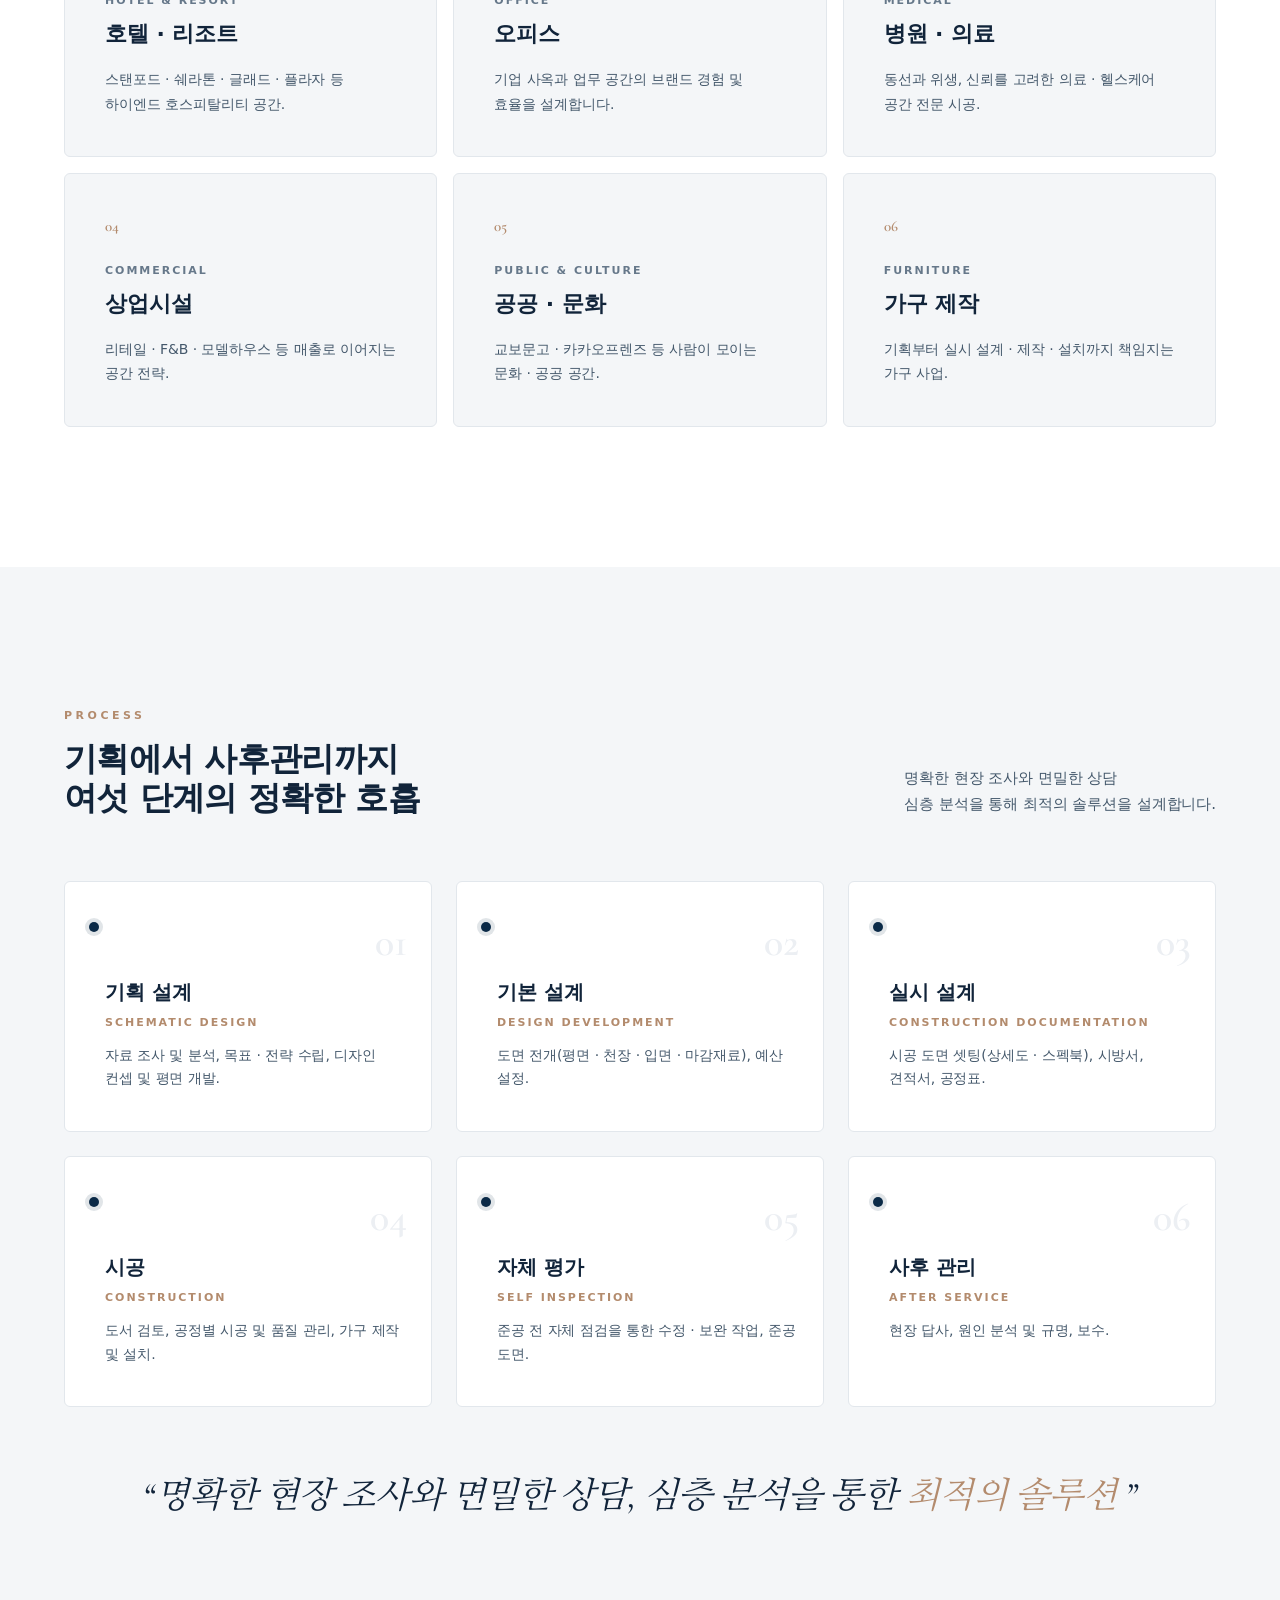
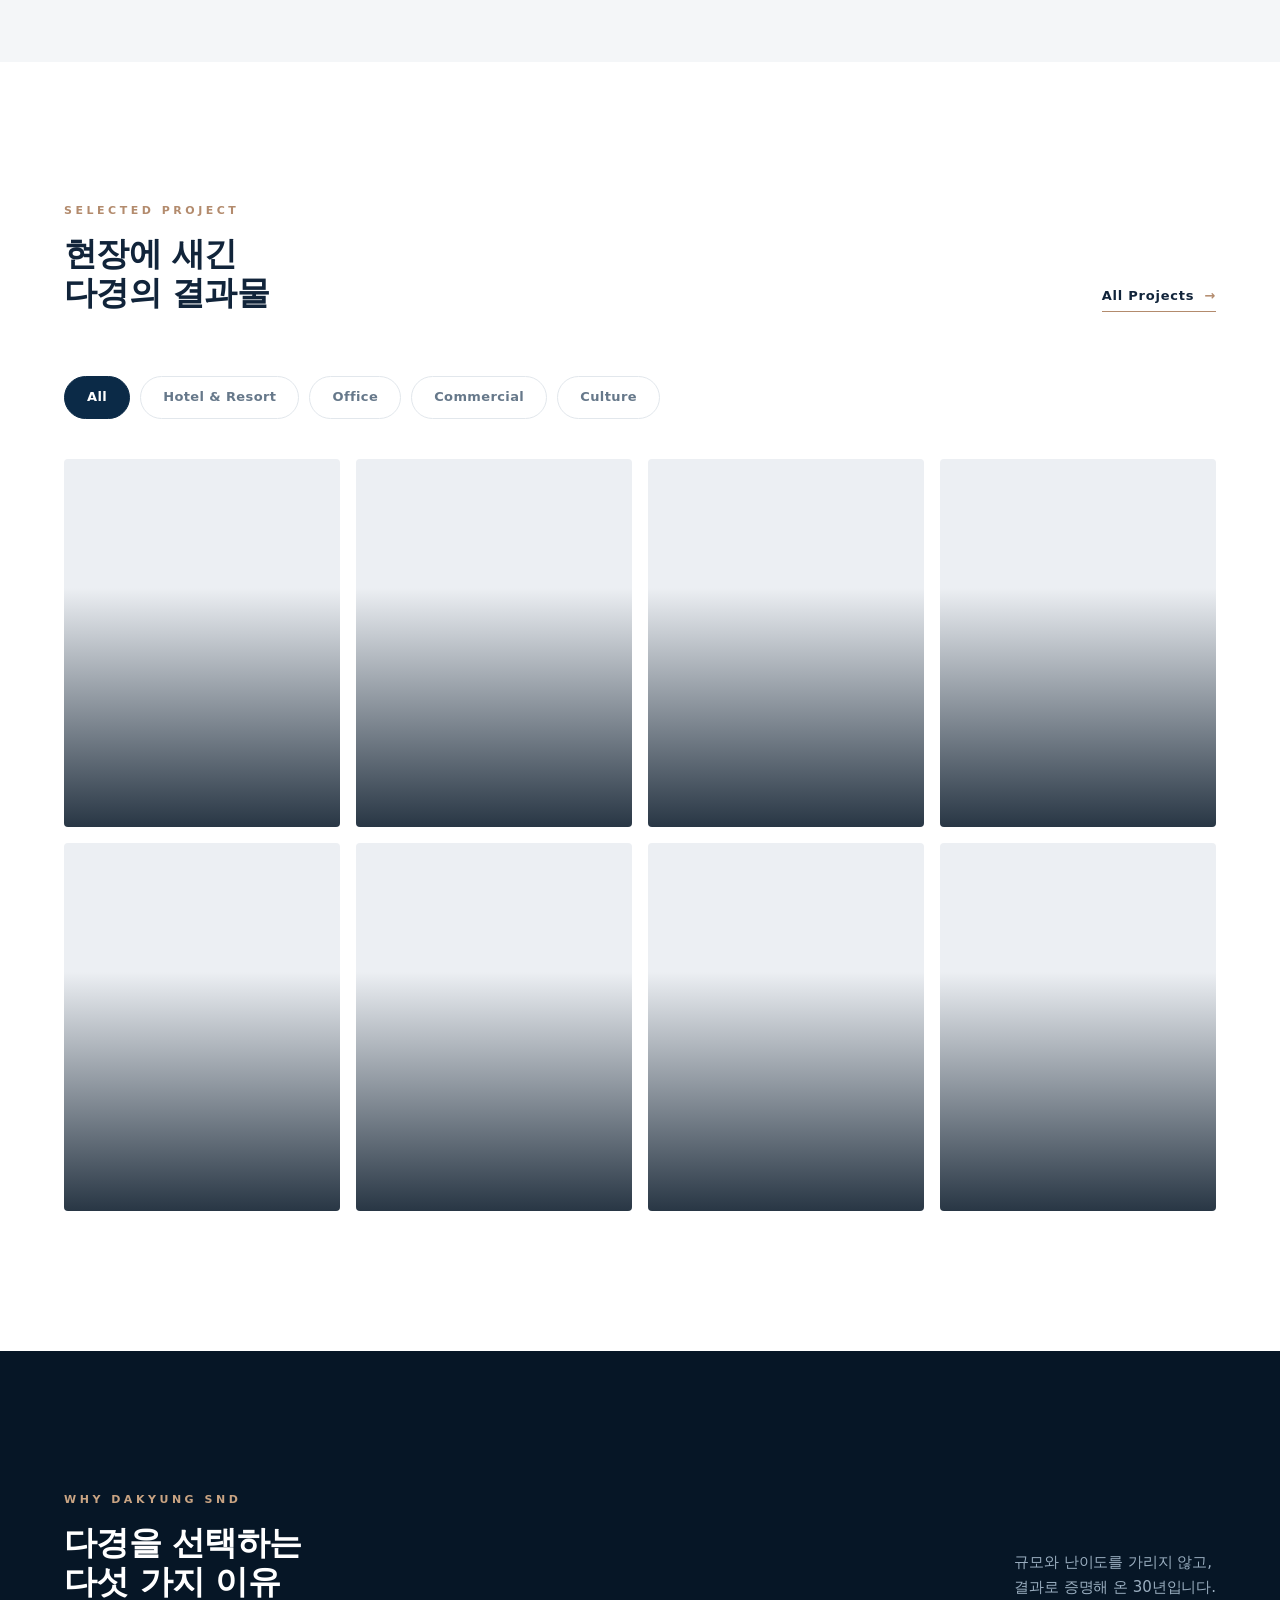
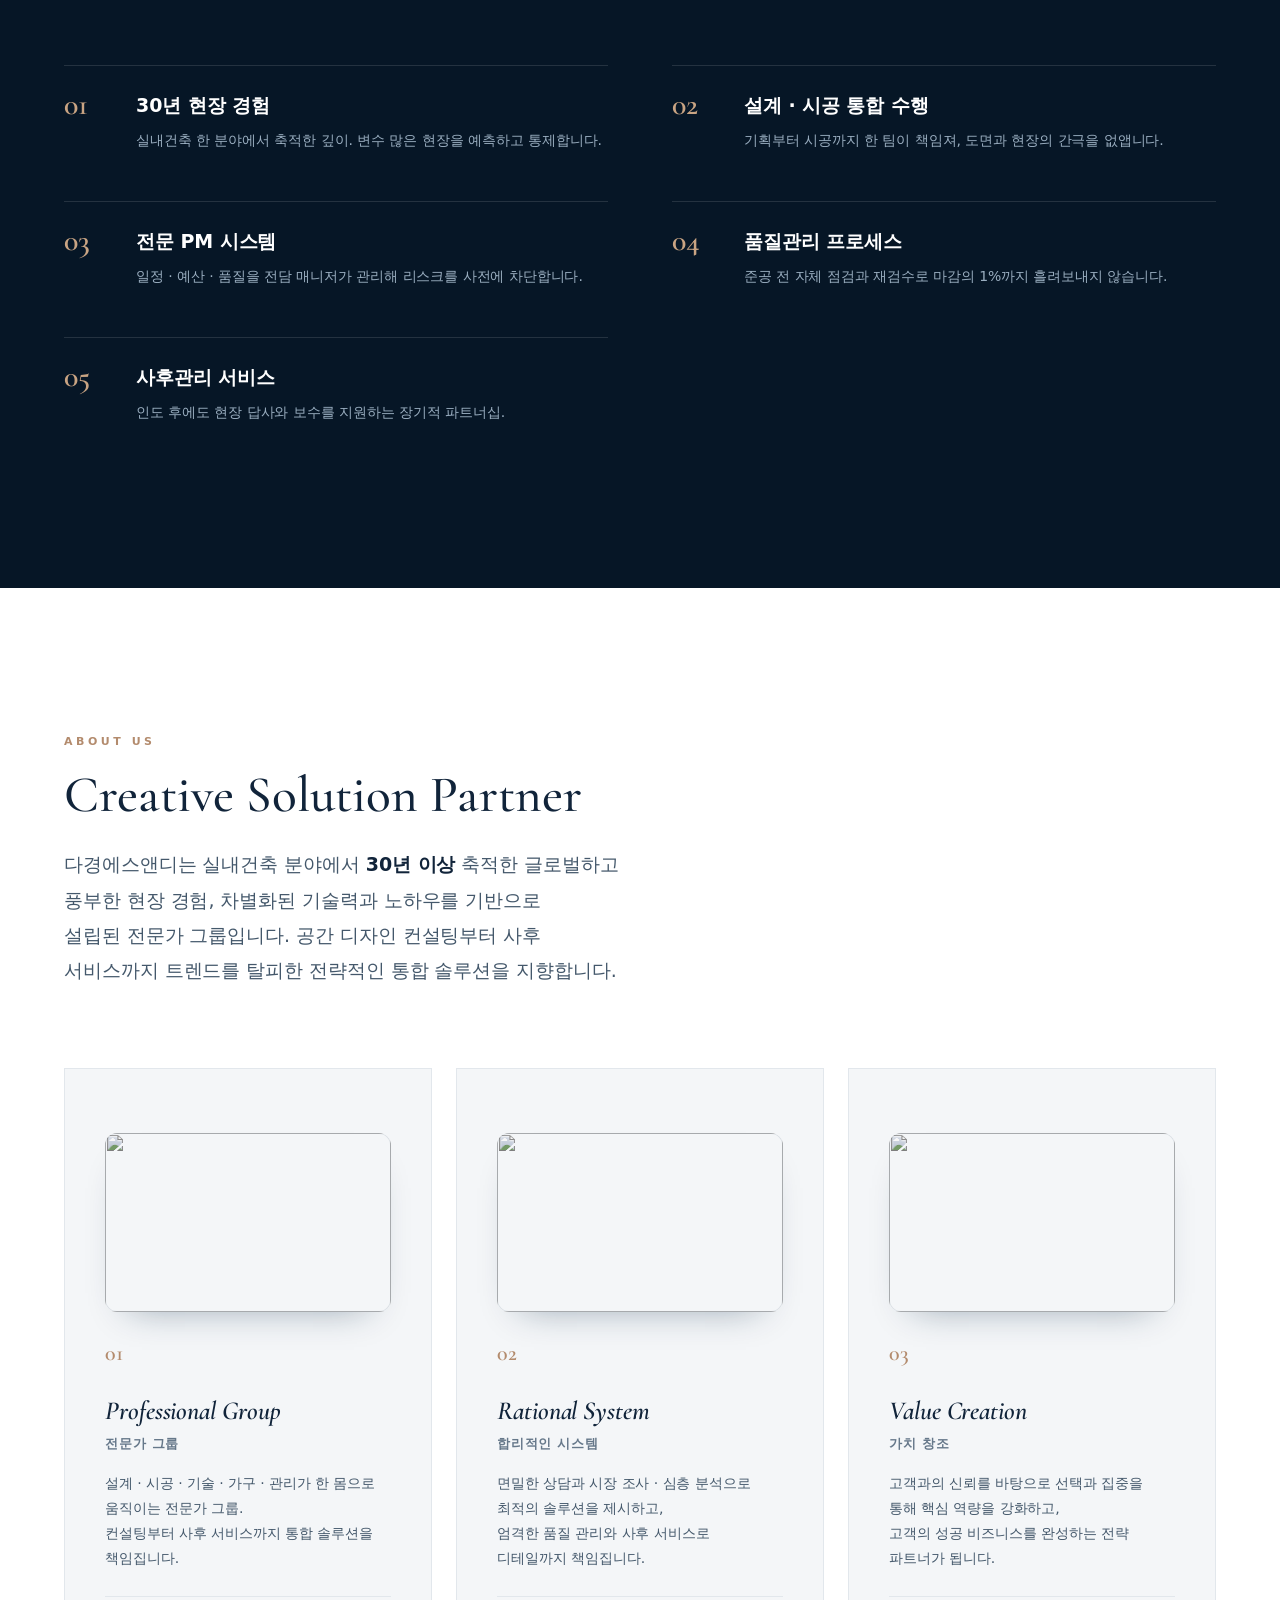
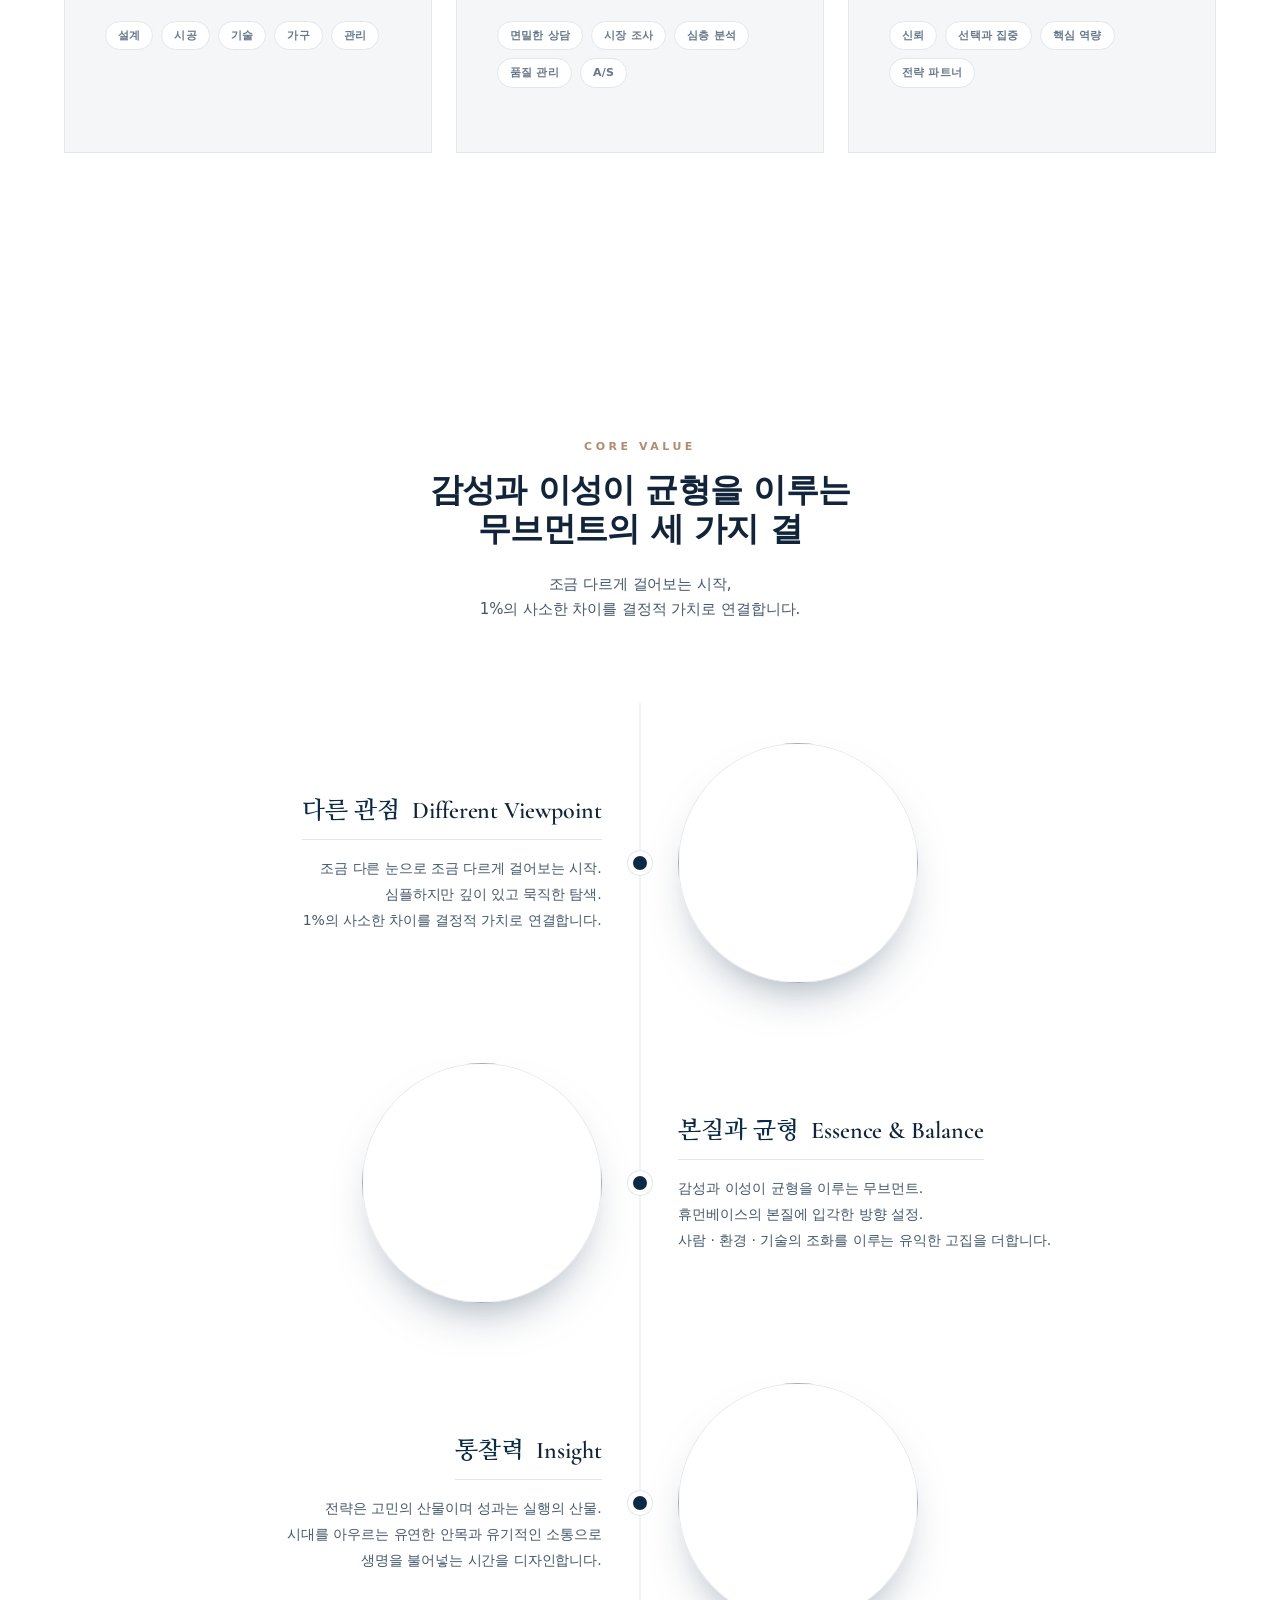
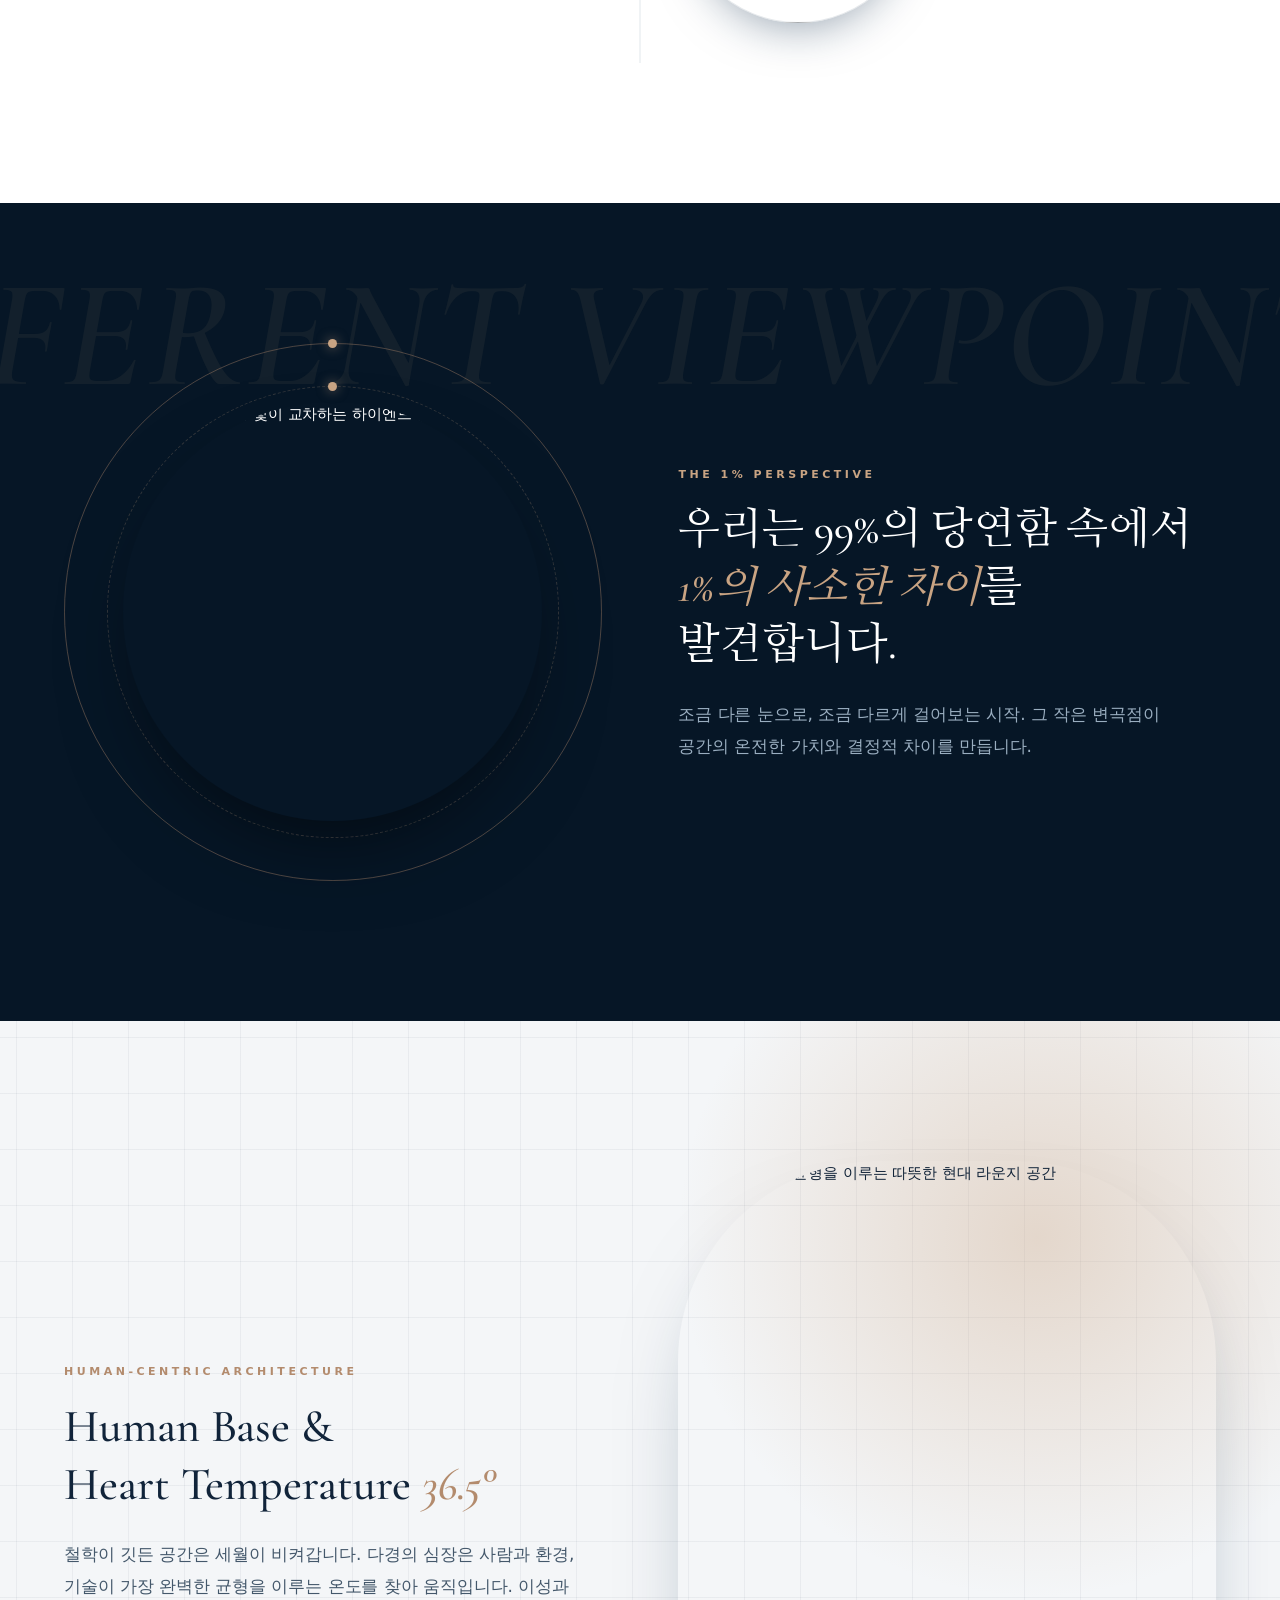
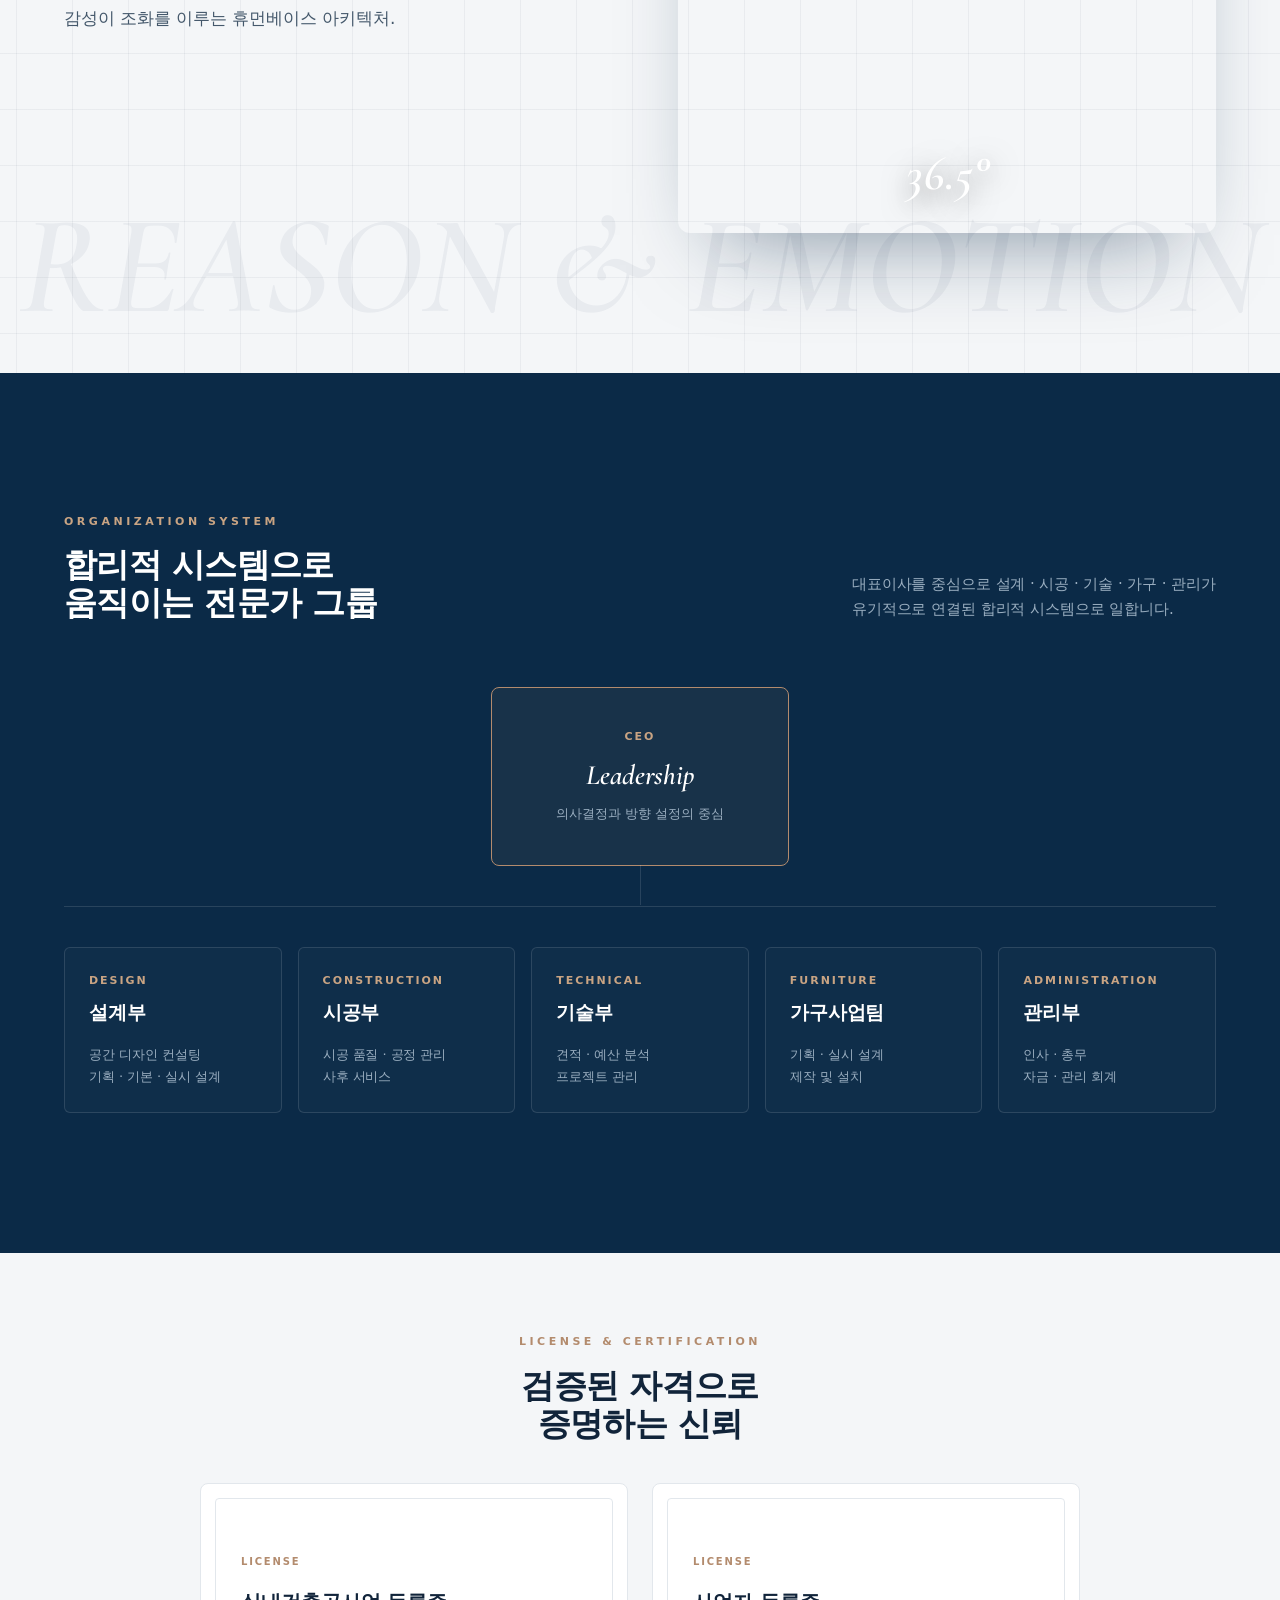
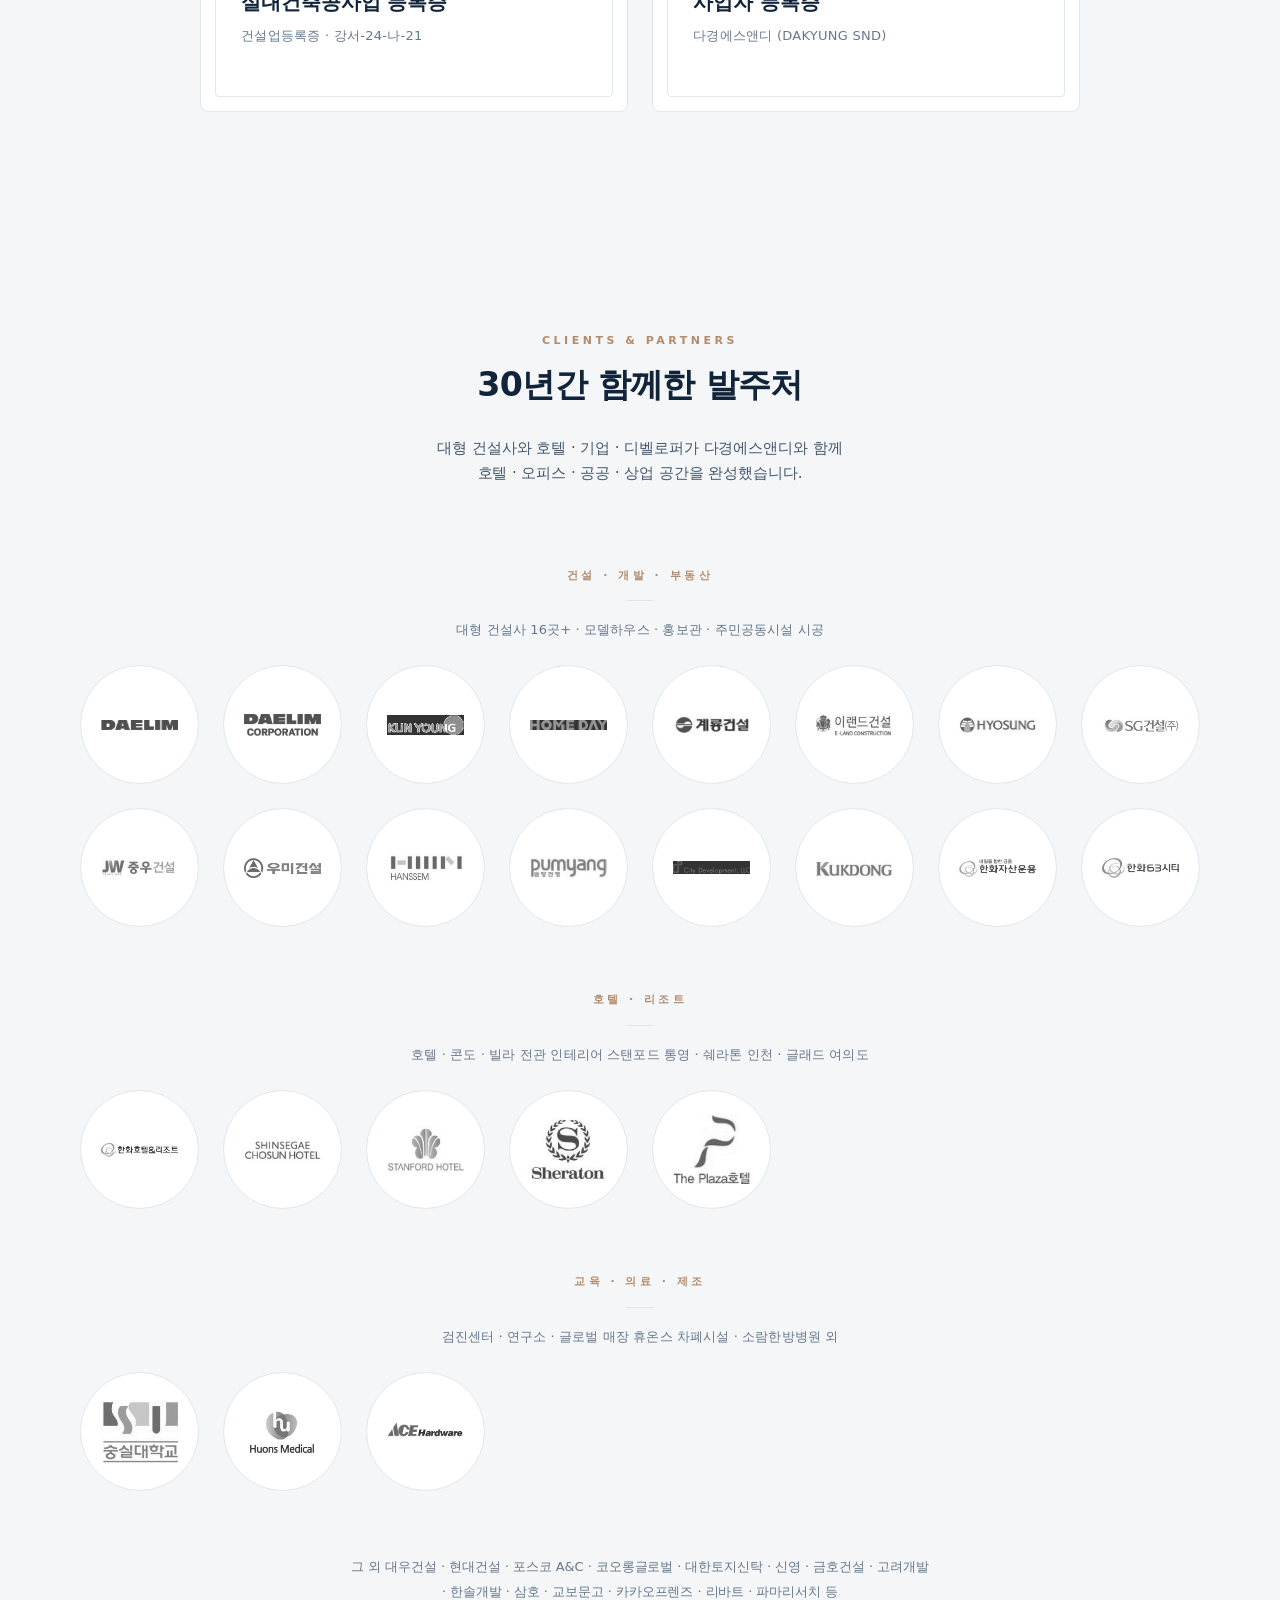
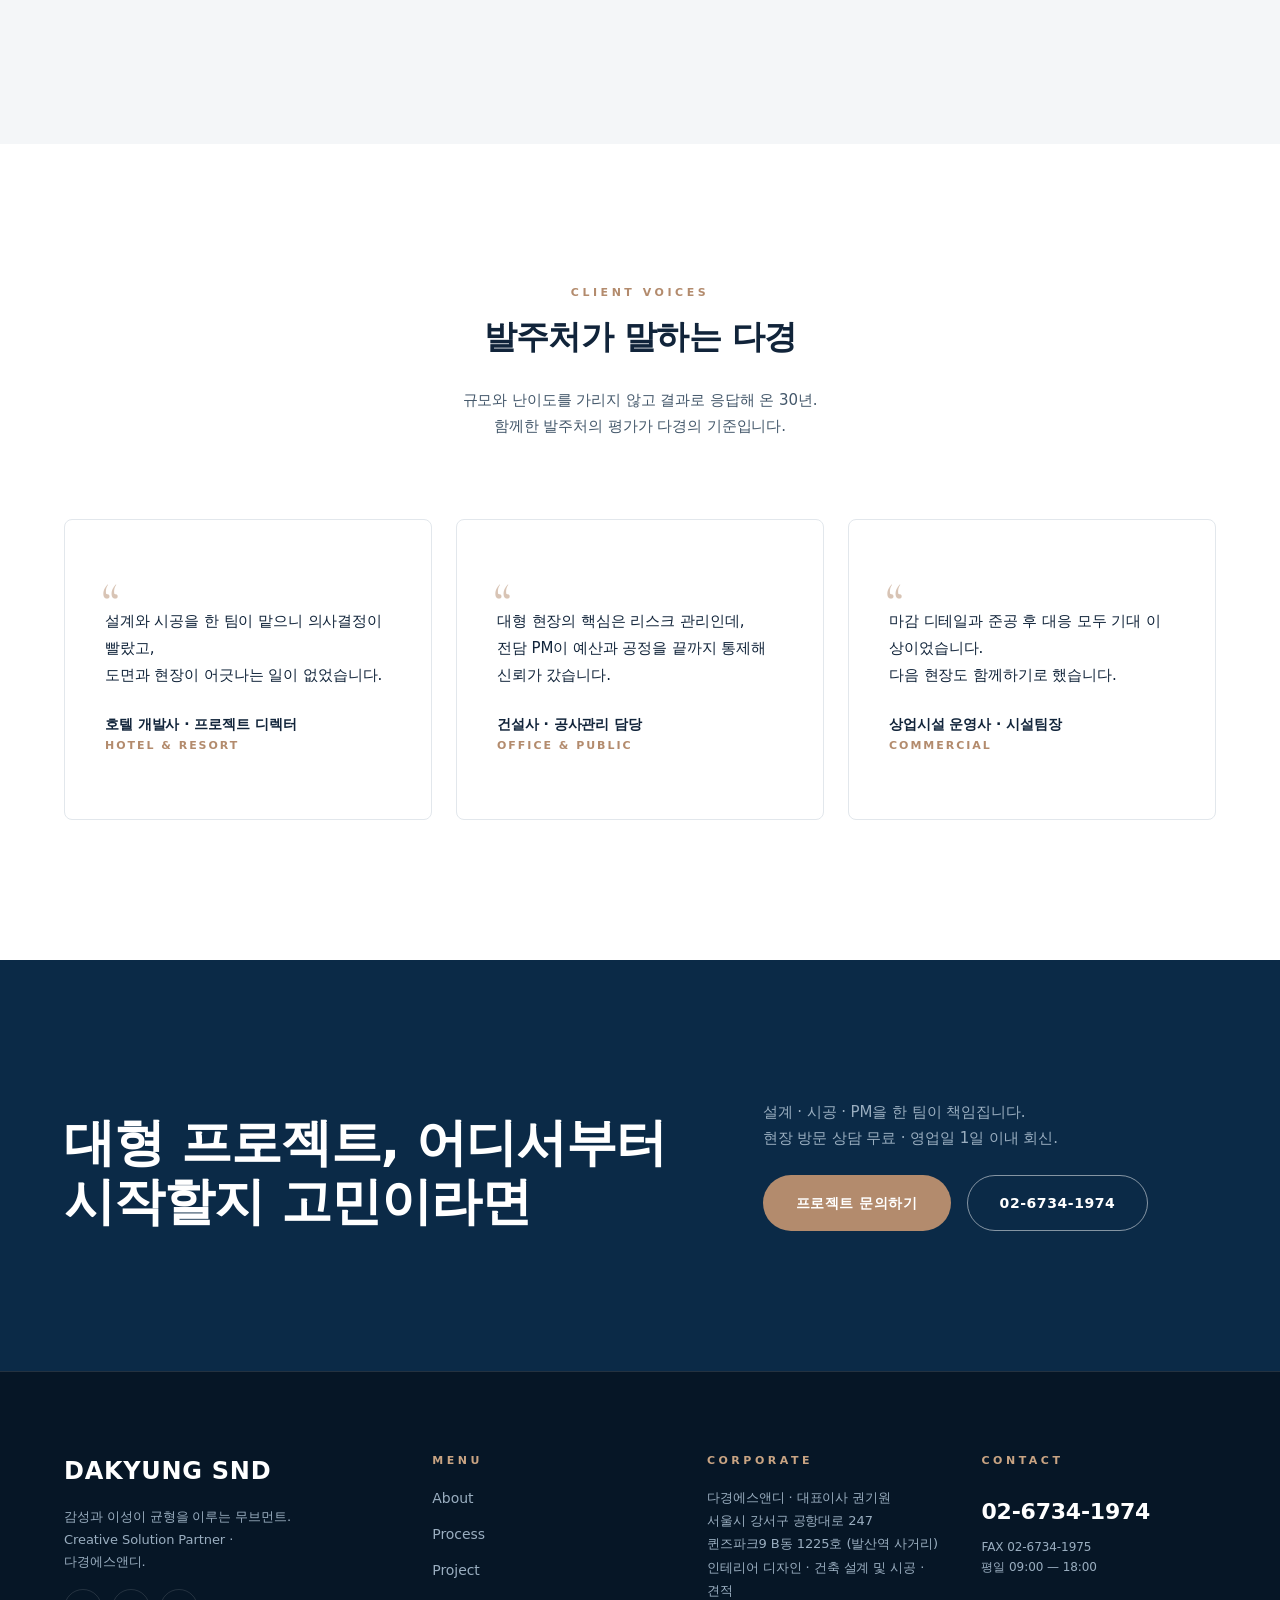
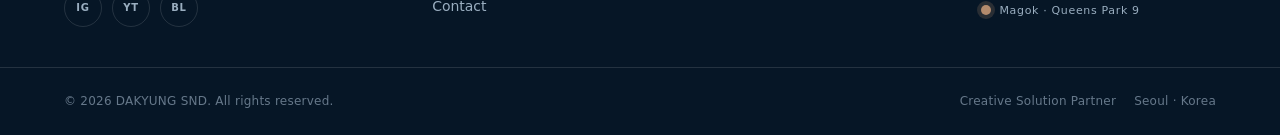
==== commit afe6a1f7: "CEO Message 섹션: 가상 인물 이미지 제거, 텍스트 중심(에디토리얼 2단+따옴표 장식)으로 재디자인 Co-Authored-By: Claude Opus 4.8 <norepl" ====
--- a/index.html
+++ b/index.html
@@ -522,10 +522,8 @@
                     <h2 class="about-title serif">Creative Solution Partner</h2>
                     <p class="about-lead">
                         다경에스앤디는 실내건축 분야에서 <strong>30년 이상</strong> 축적한
-                        글로벌하고 풍부한 현장 경험, 차별화된 기술력과 노하우를 기반으로 설립된
-                        전문가 그룹입니다. <br>
-                        공간 디자인 컨설팅부터 사후 서비스까지, 트렌드를 탈피한
-                        전략적인 통합 솔루션을 지향합니다.
+                        글로벌하고 <br> 풍부한 현장 경험, 차별화된 기술력과 노하우를 기반으로 <br> 설립된 전문가 그룹입니다.
+                        공간 디자인 컨설팅부터 사후 서비스까지 트렌드를 탈피한 전략적인 통합 솔루션을 지향합니다.
                     </p>
                 </div>
 
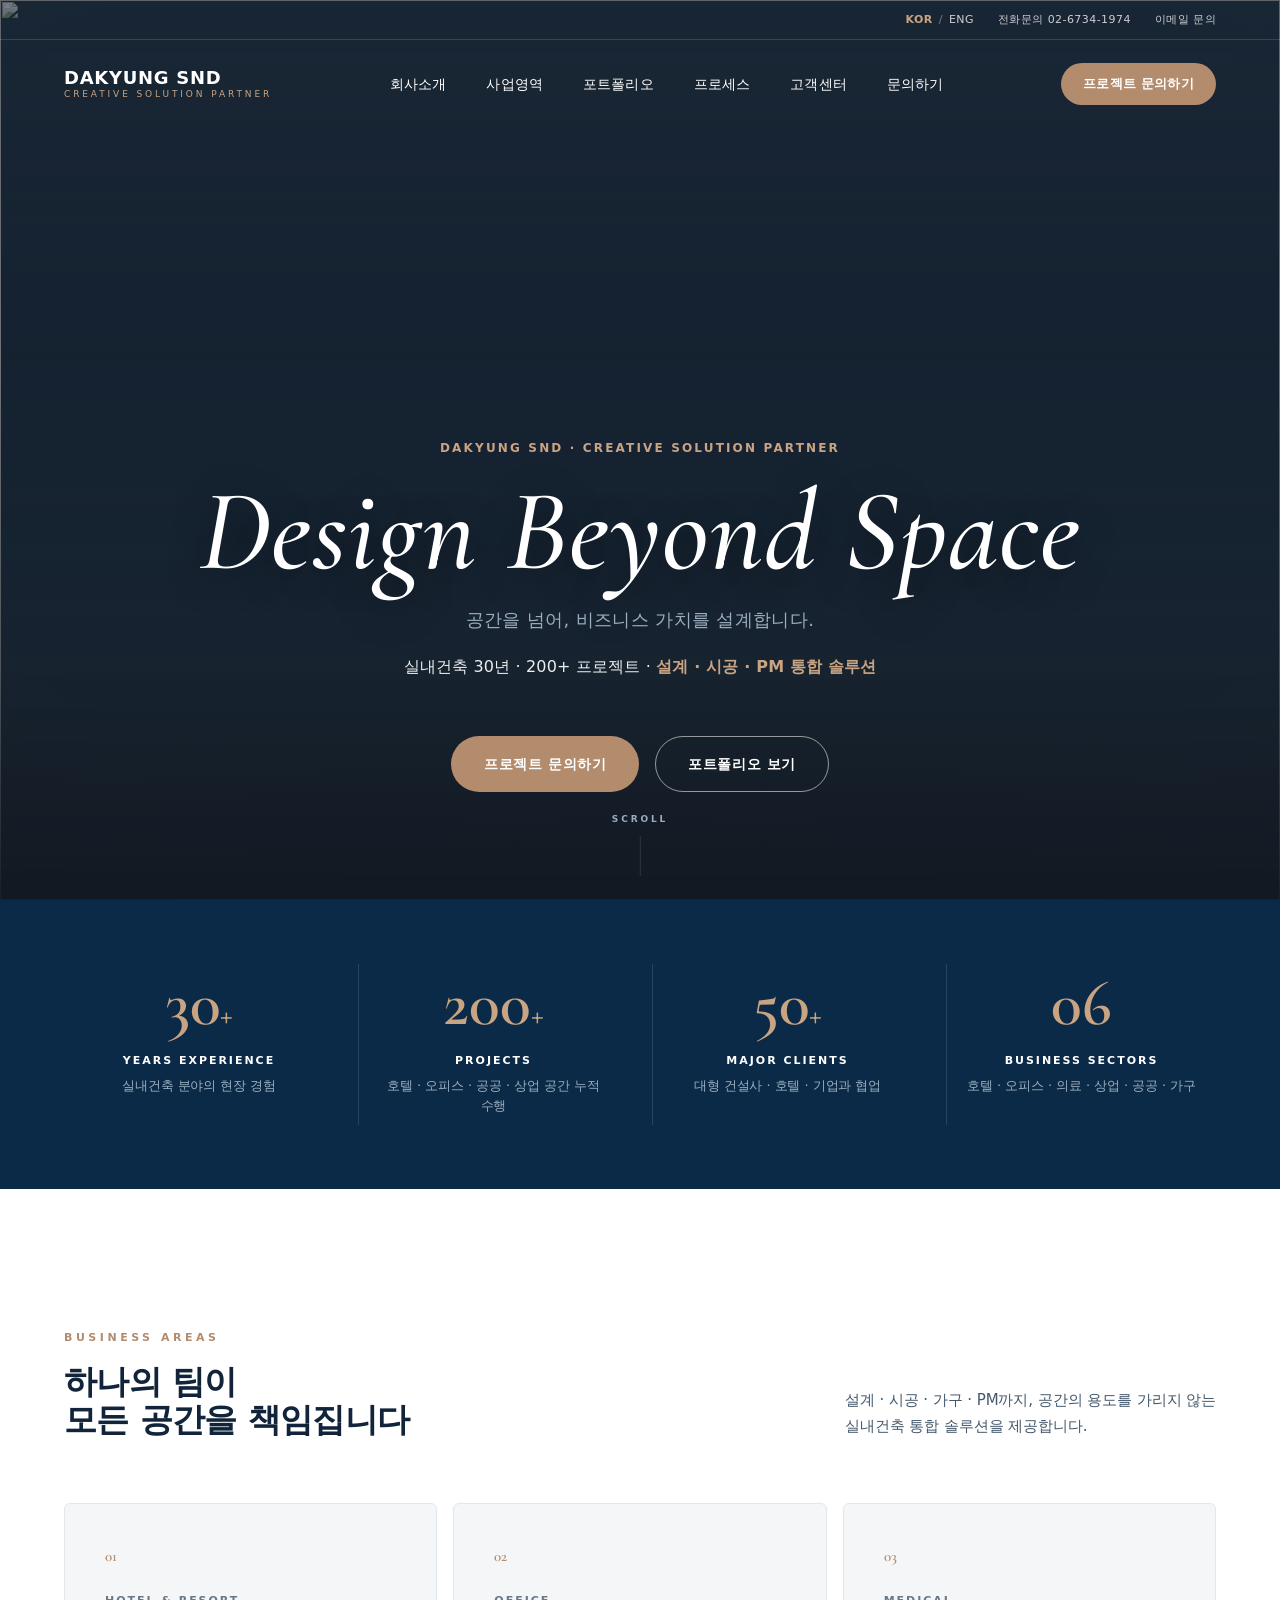
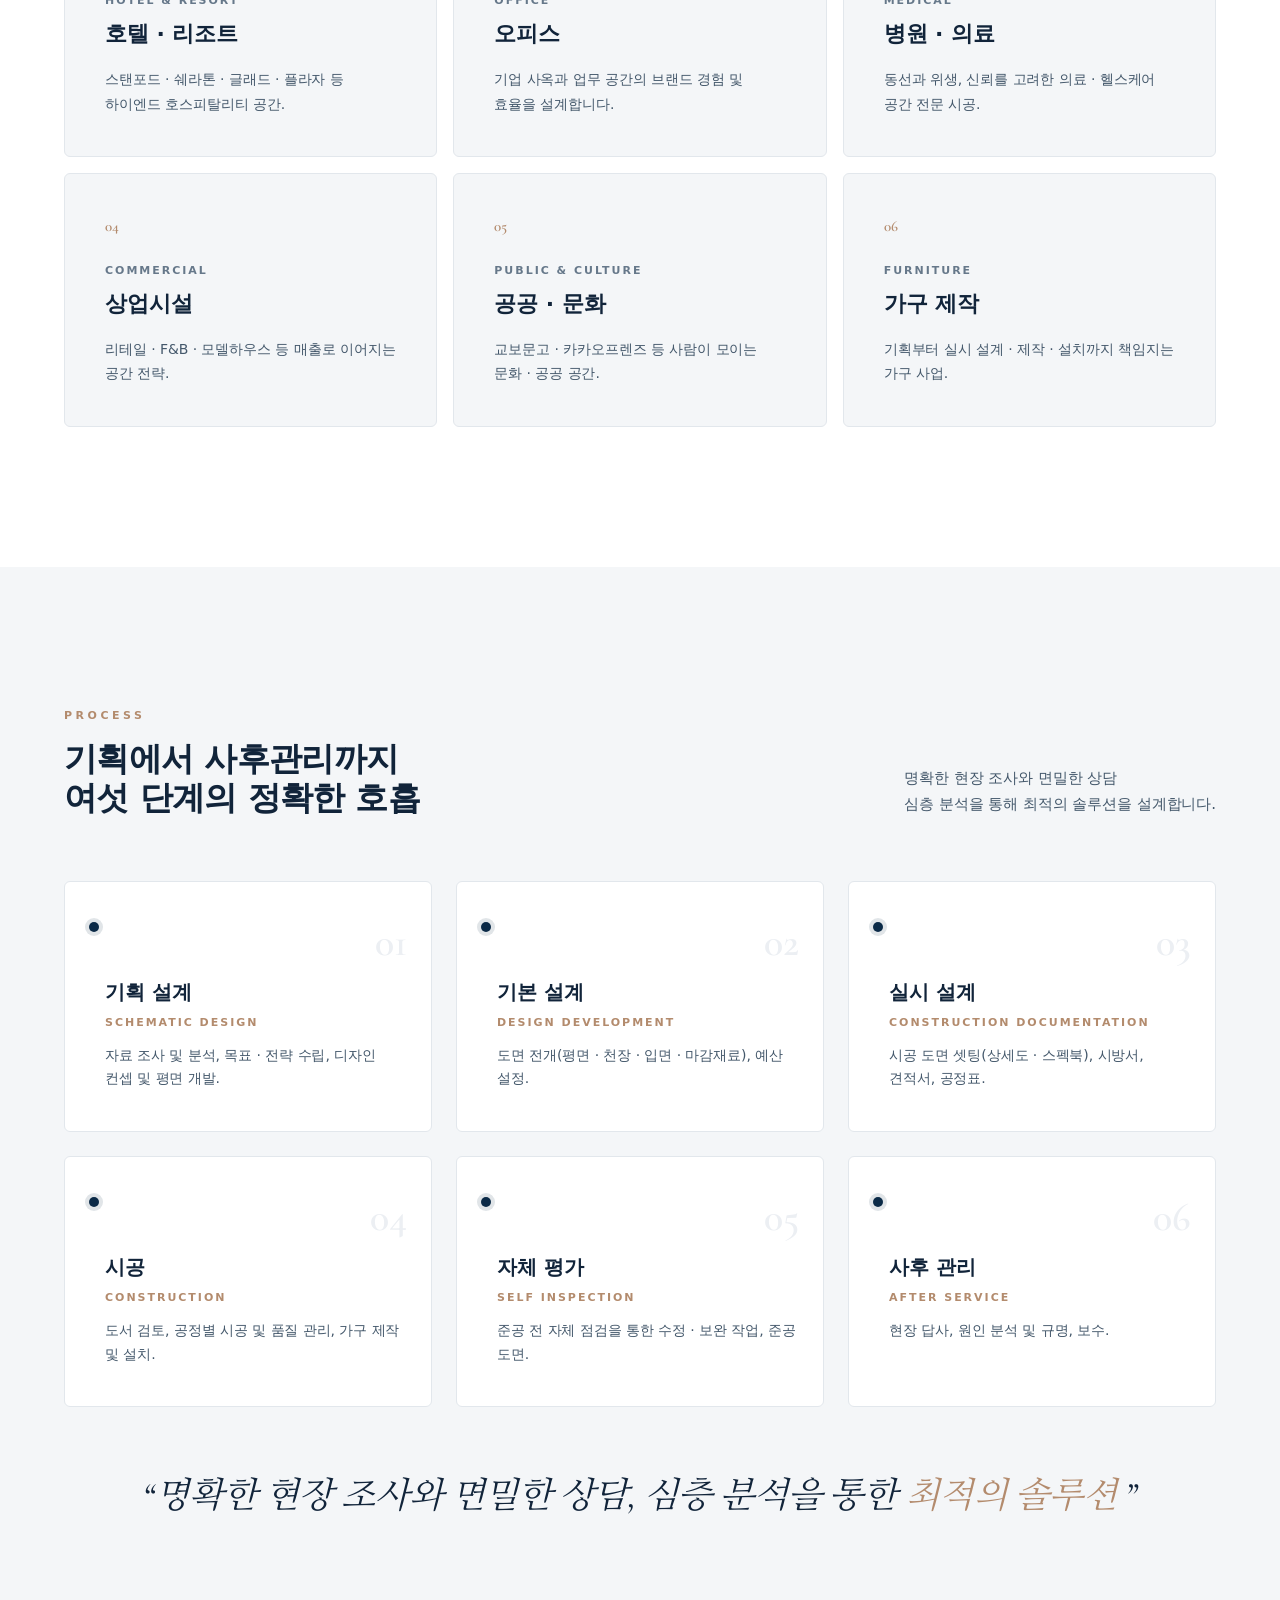
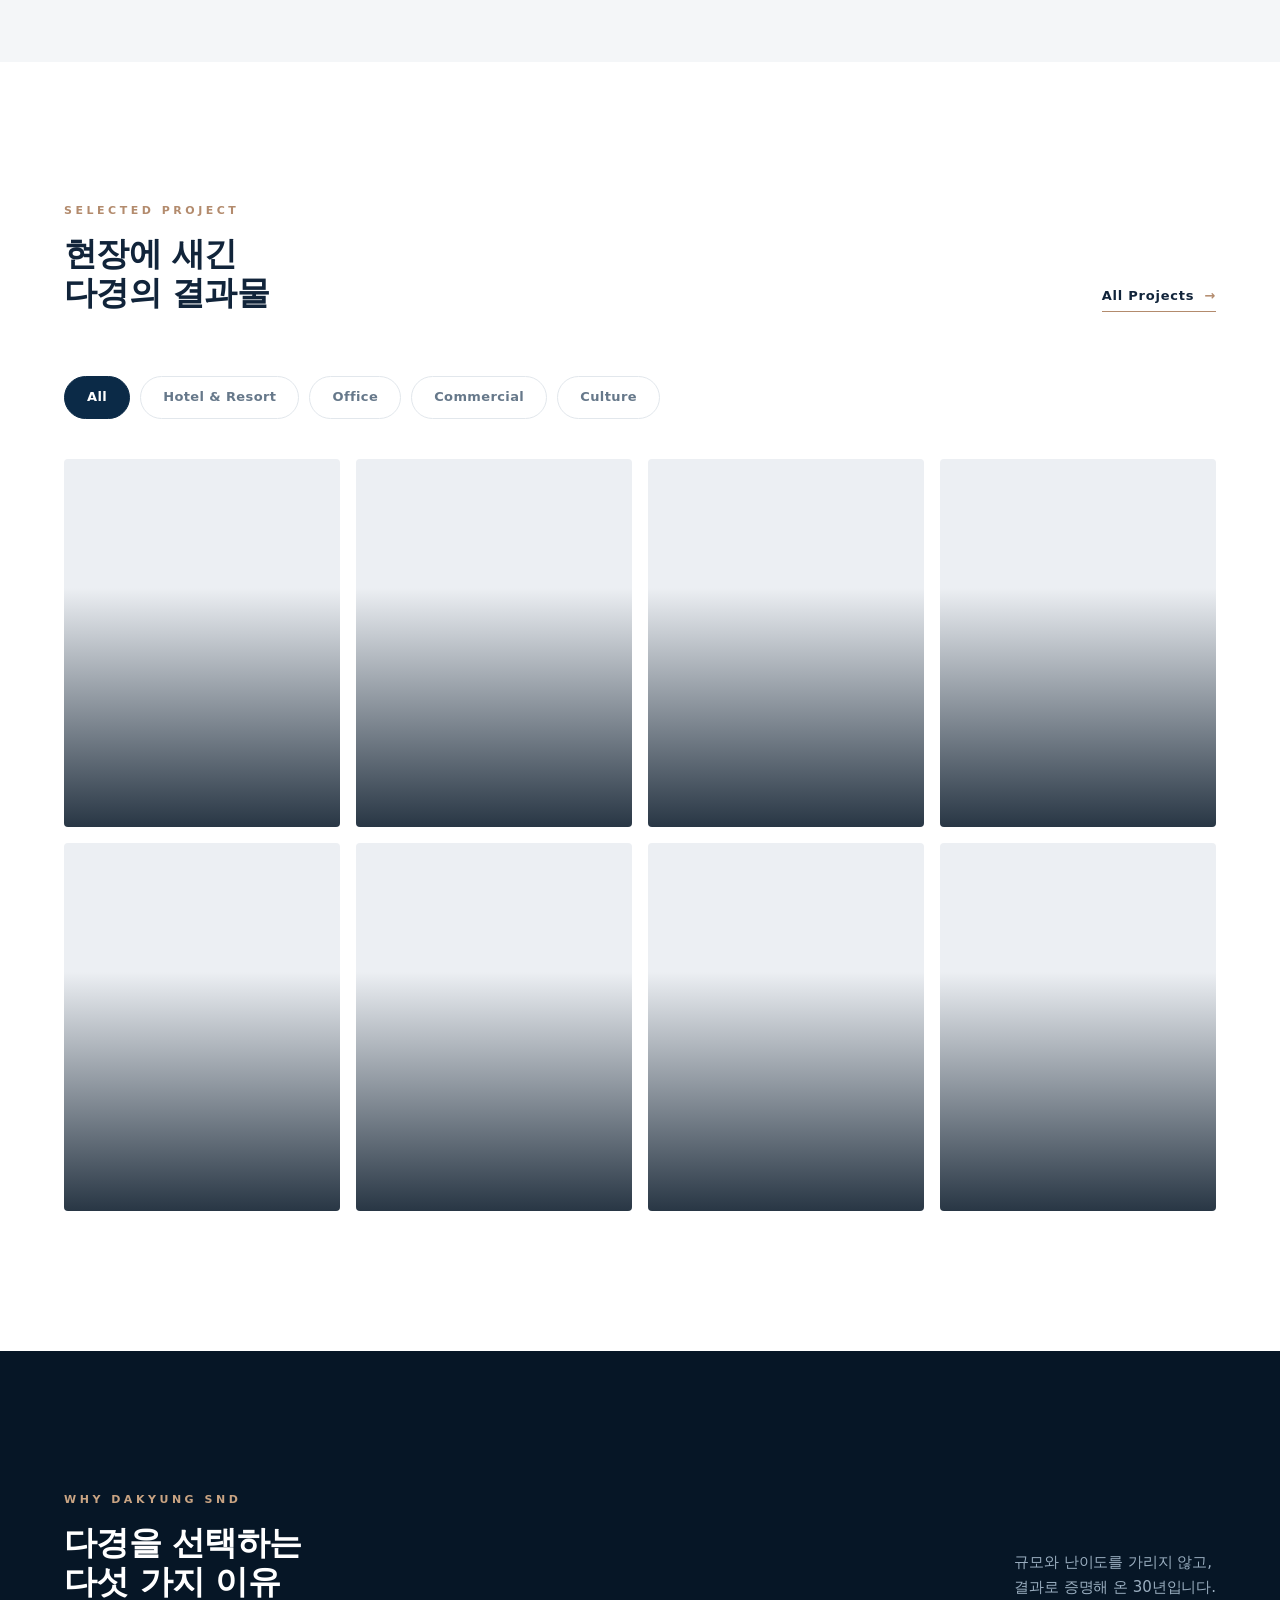
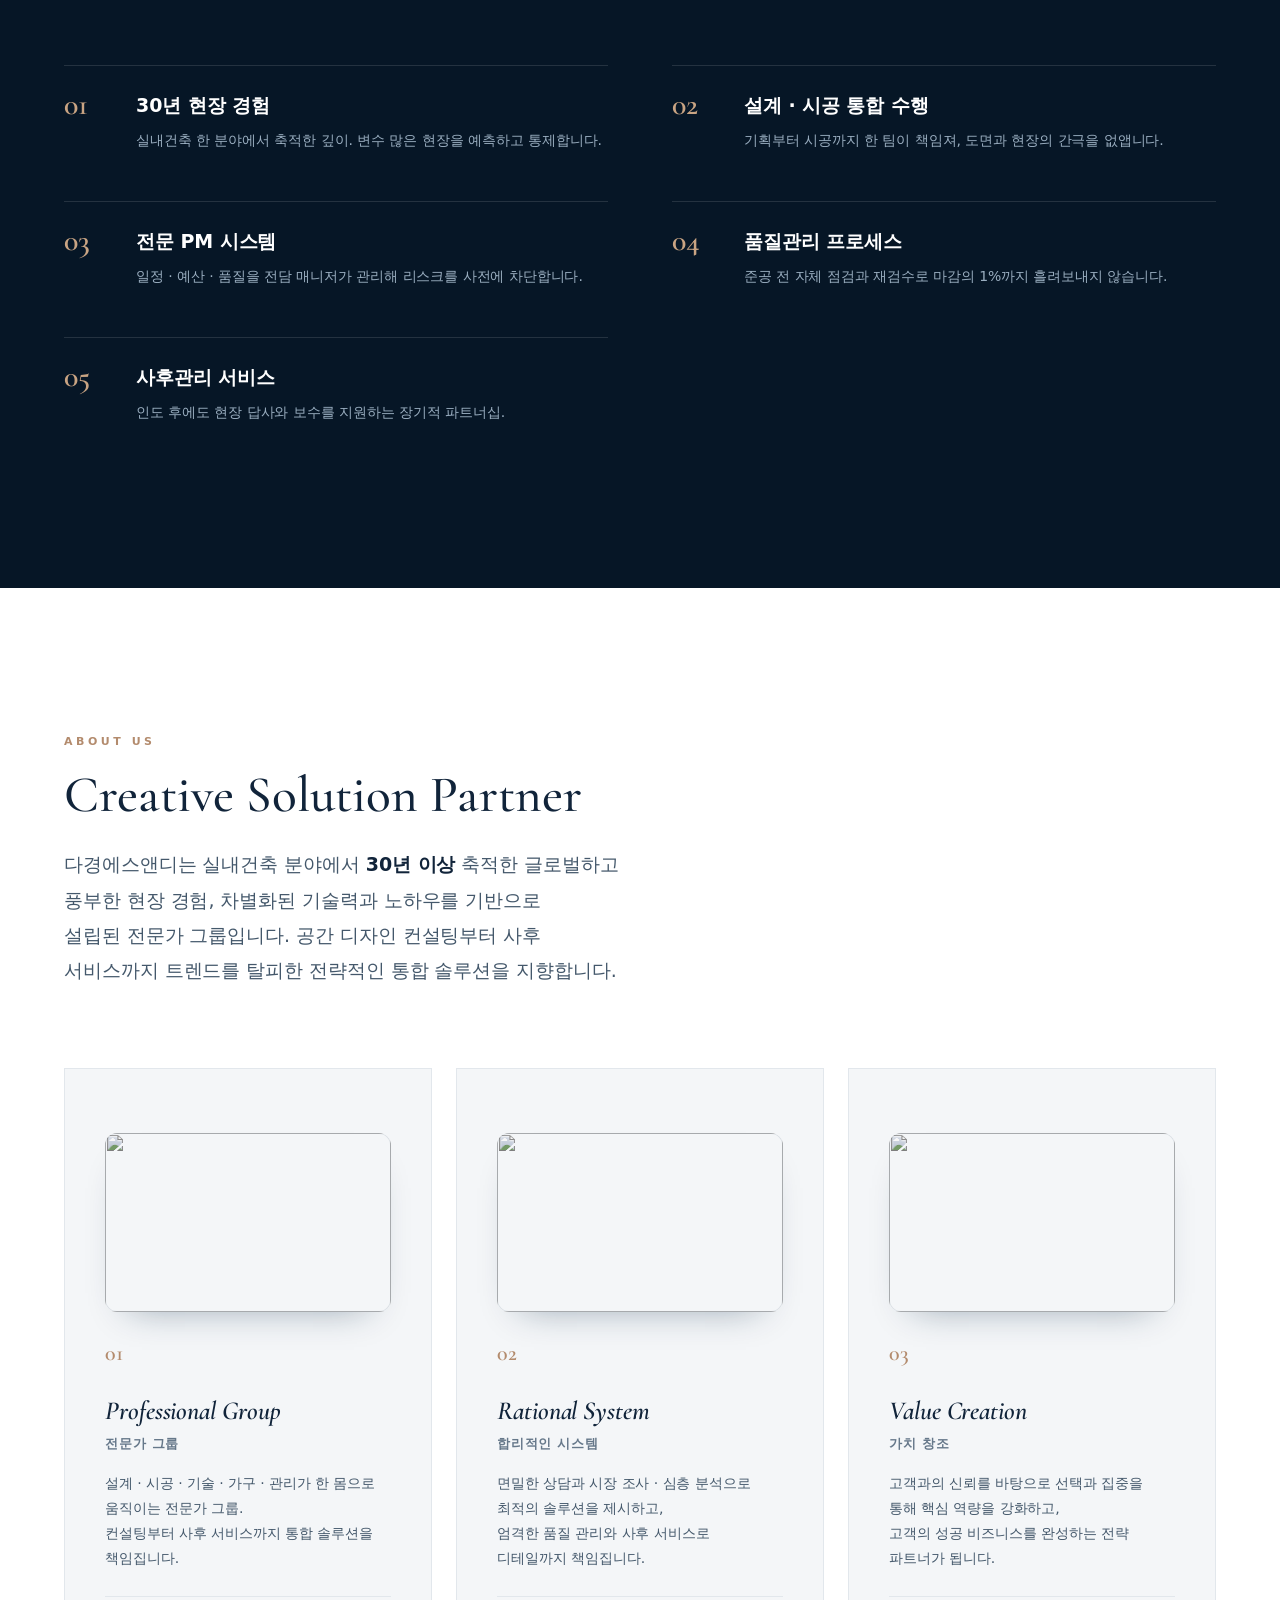
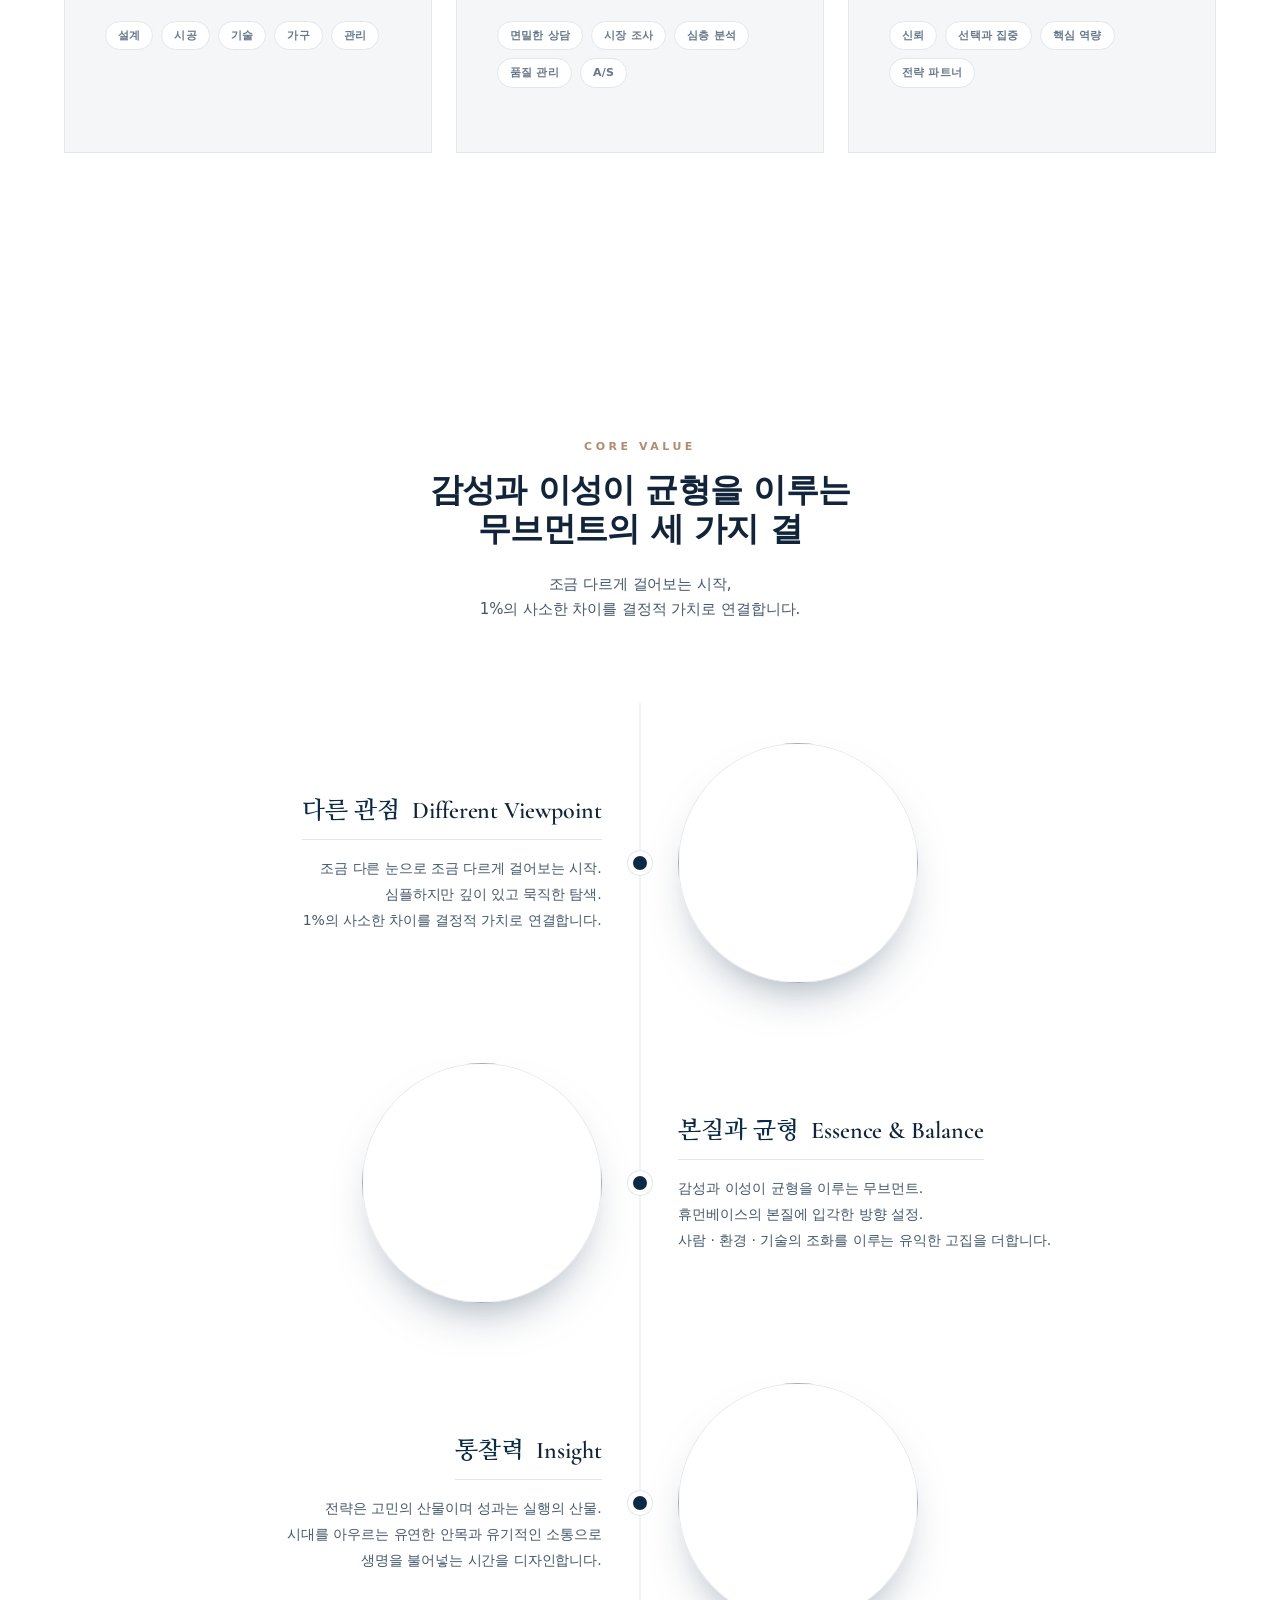
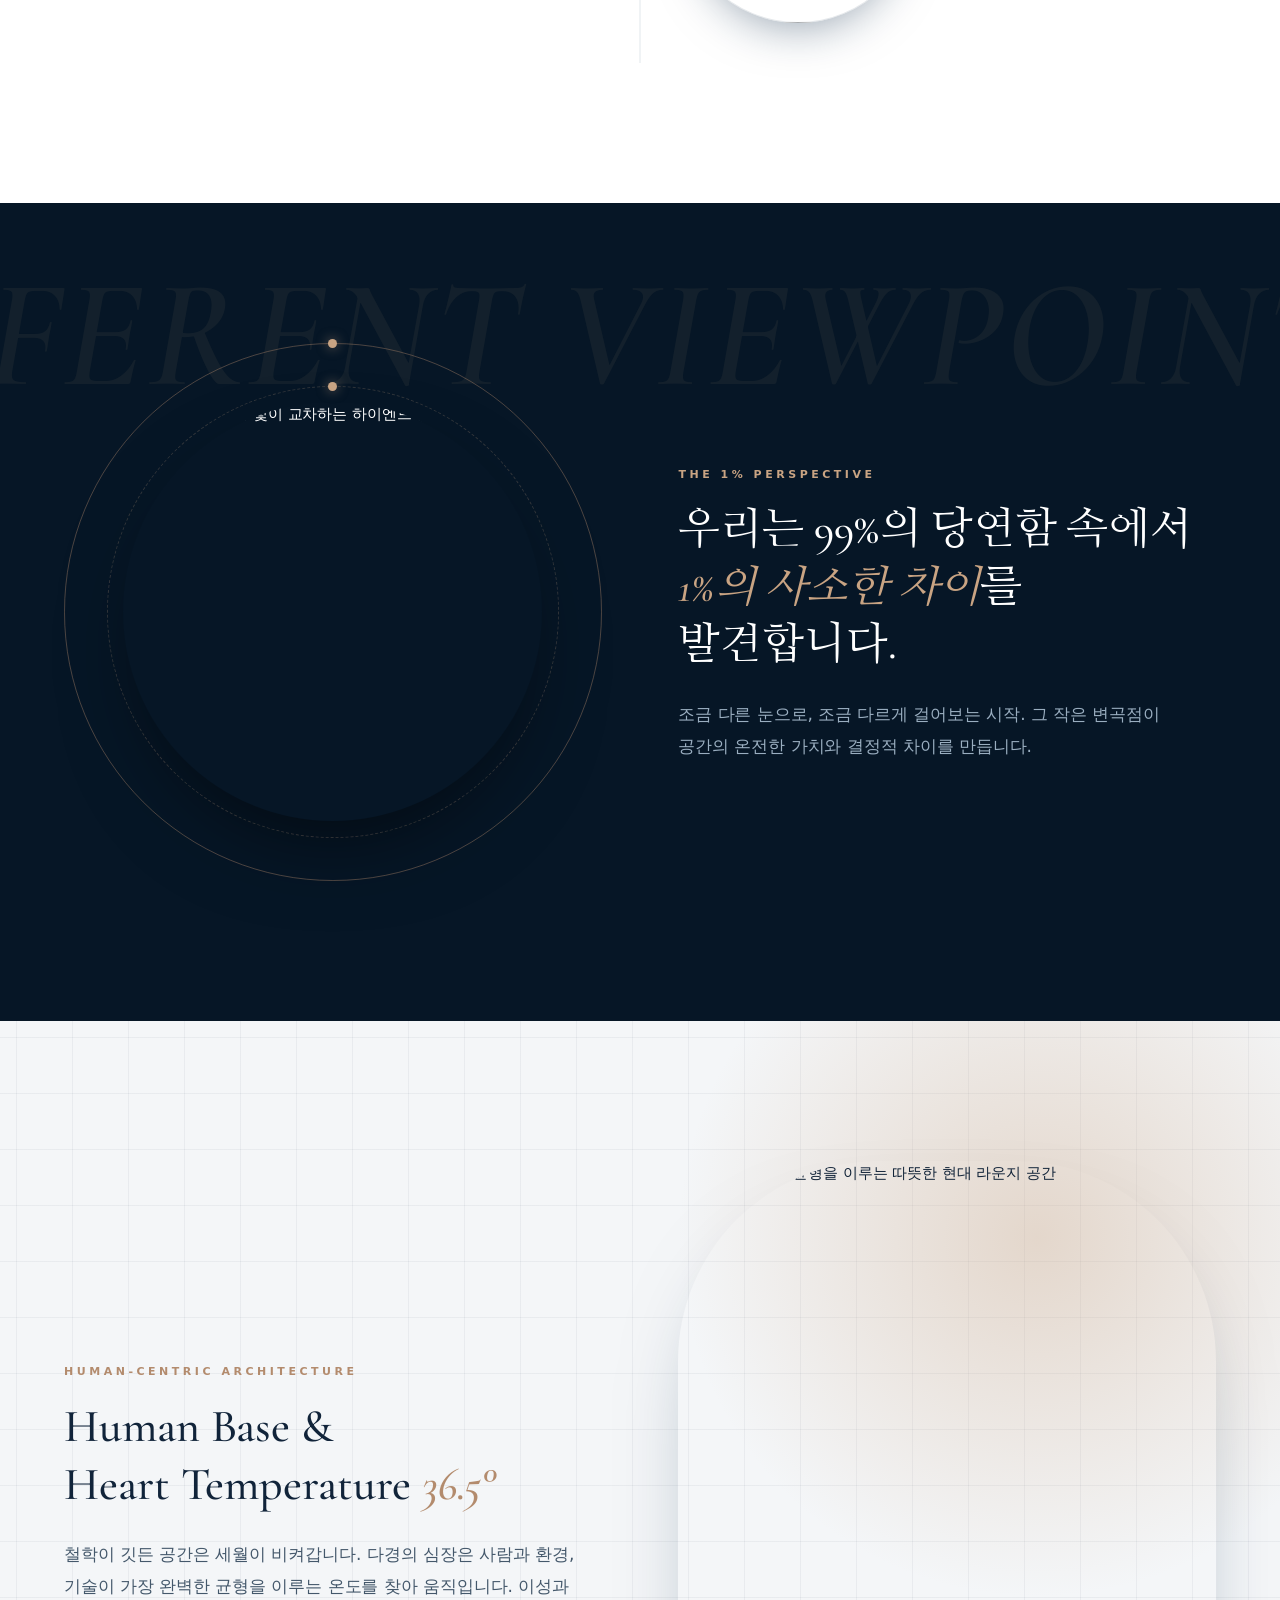
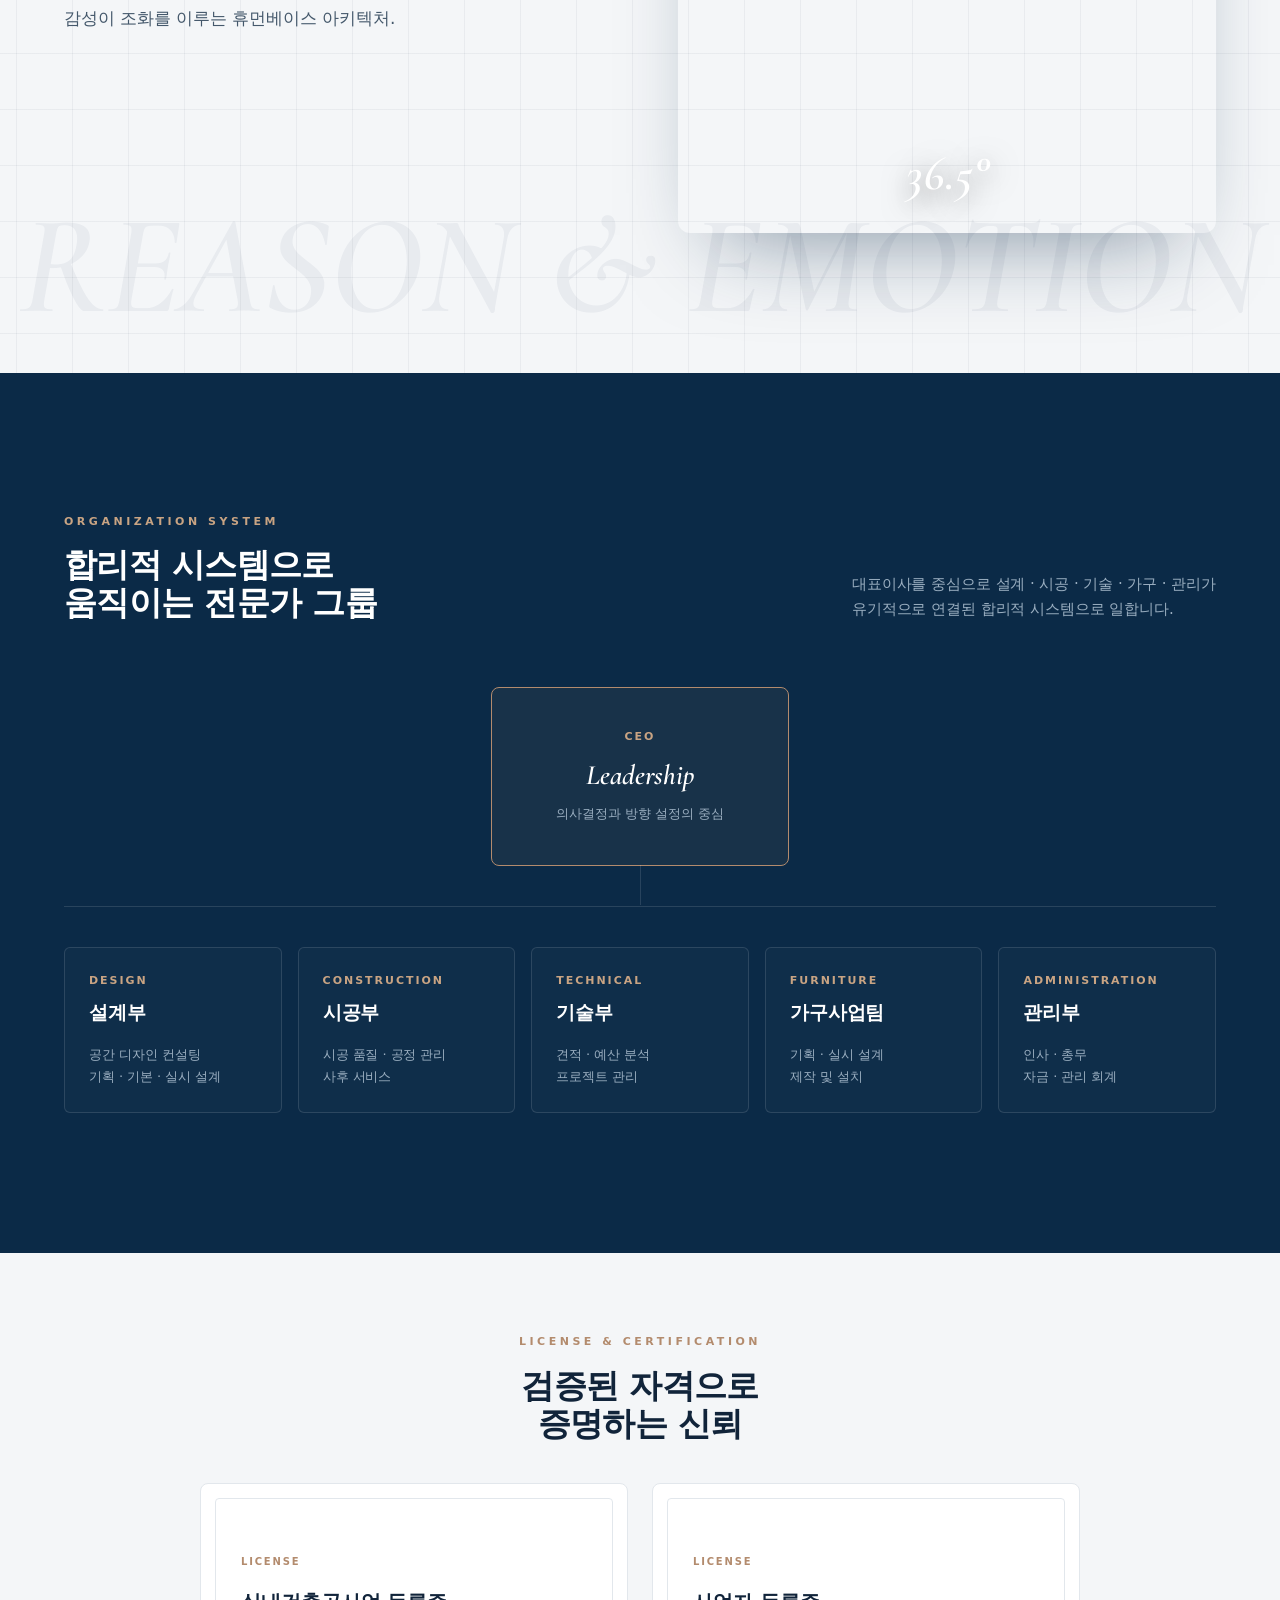
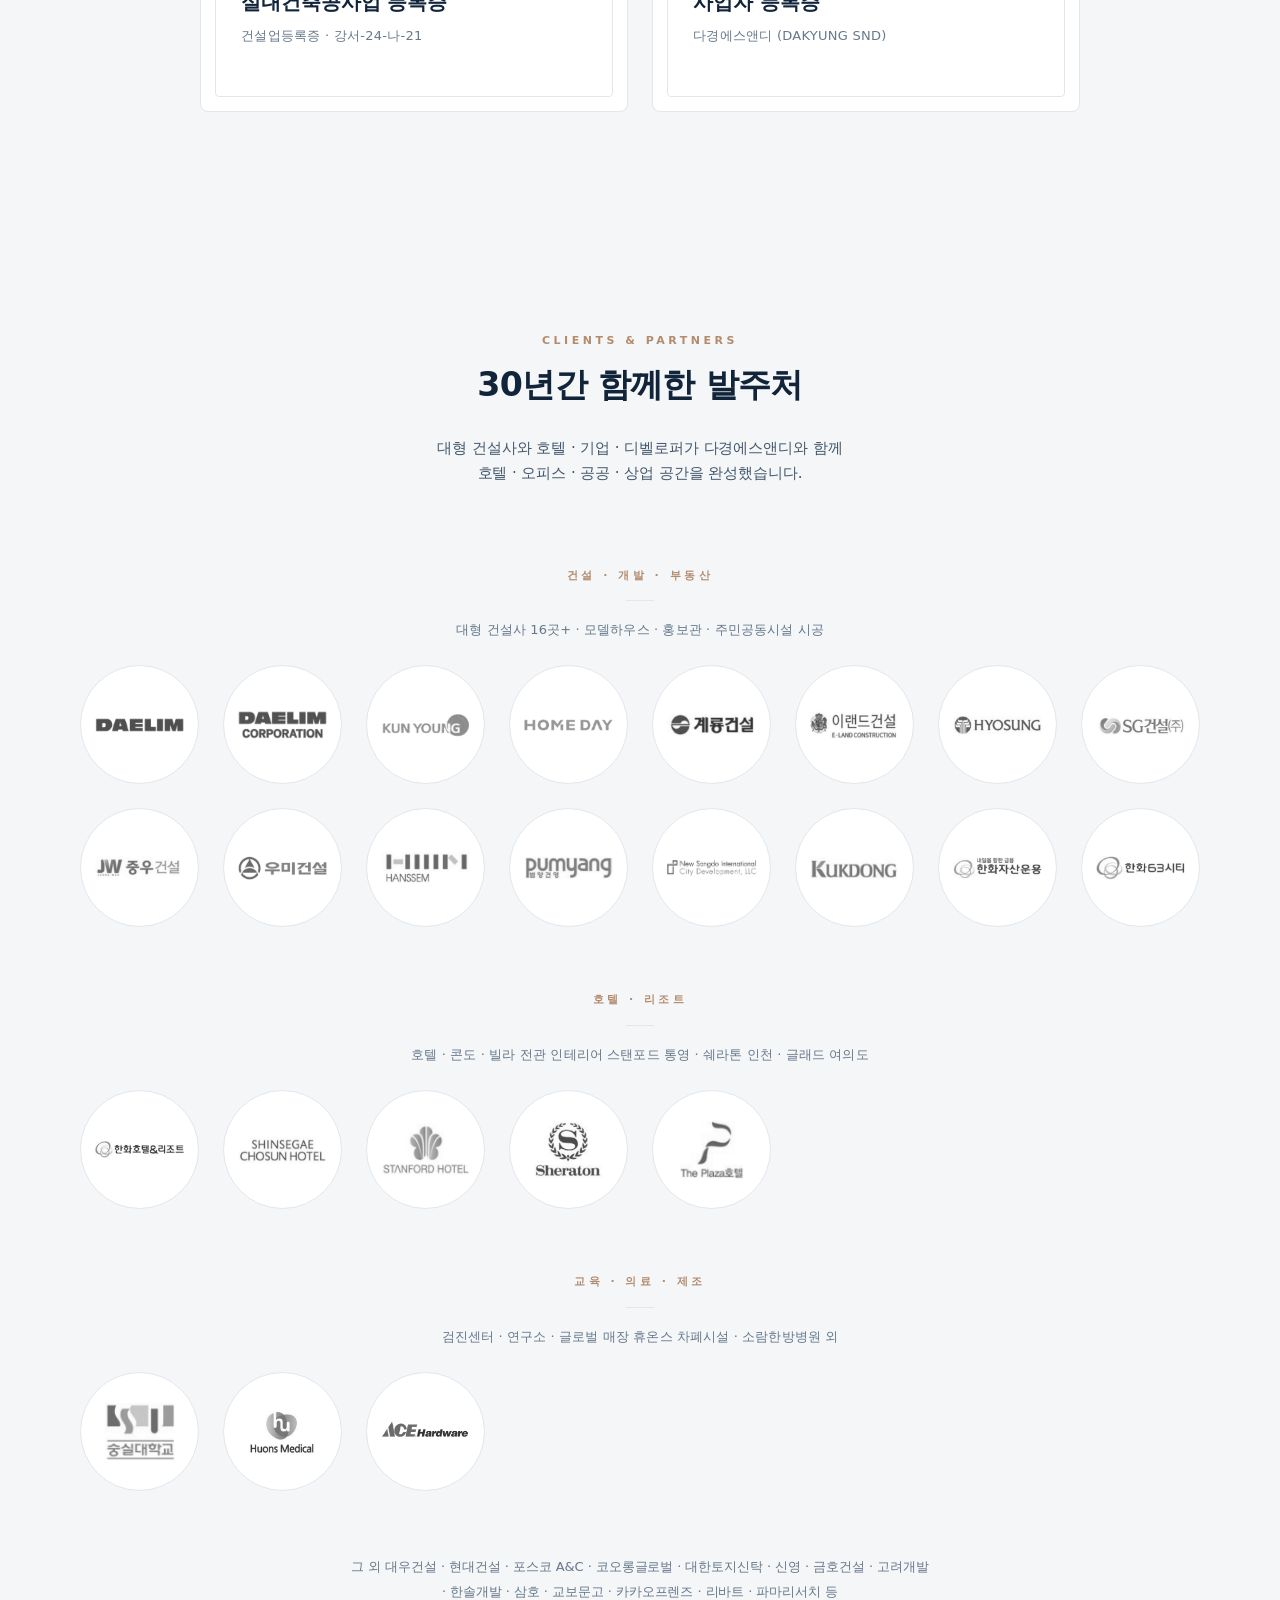
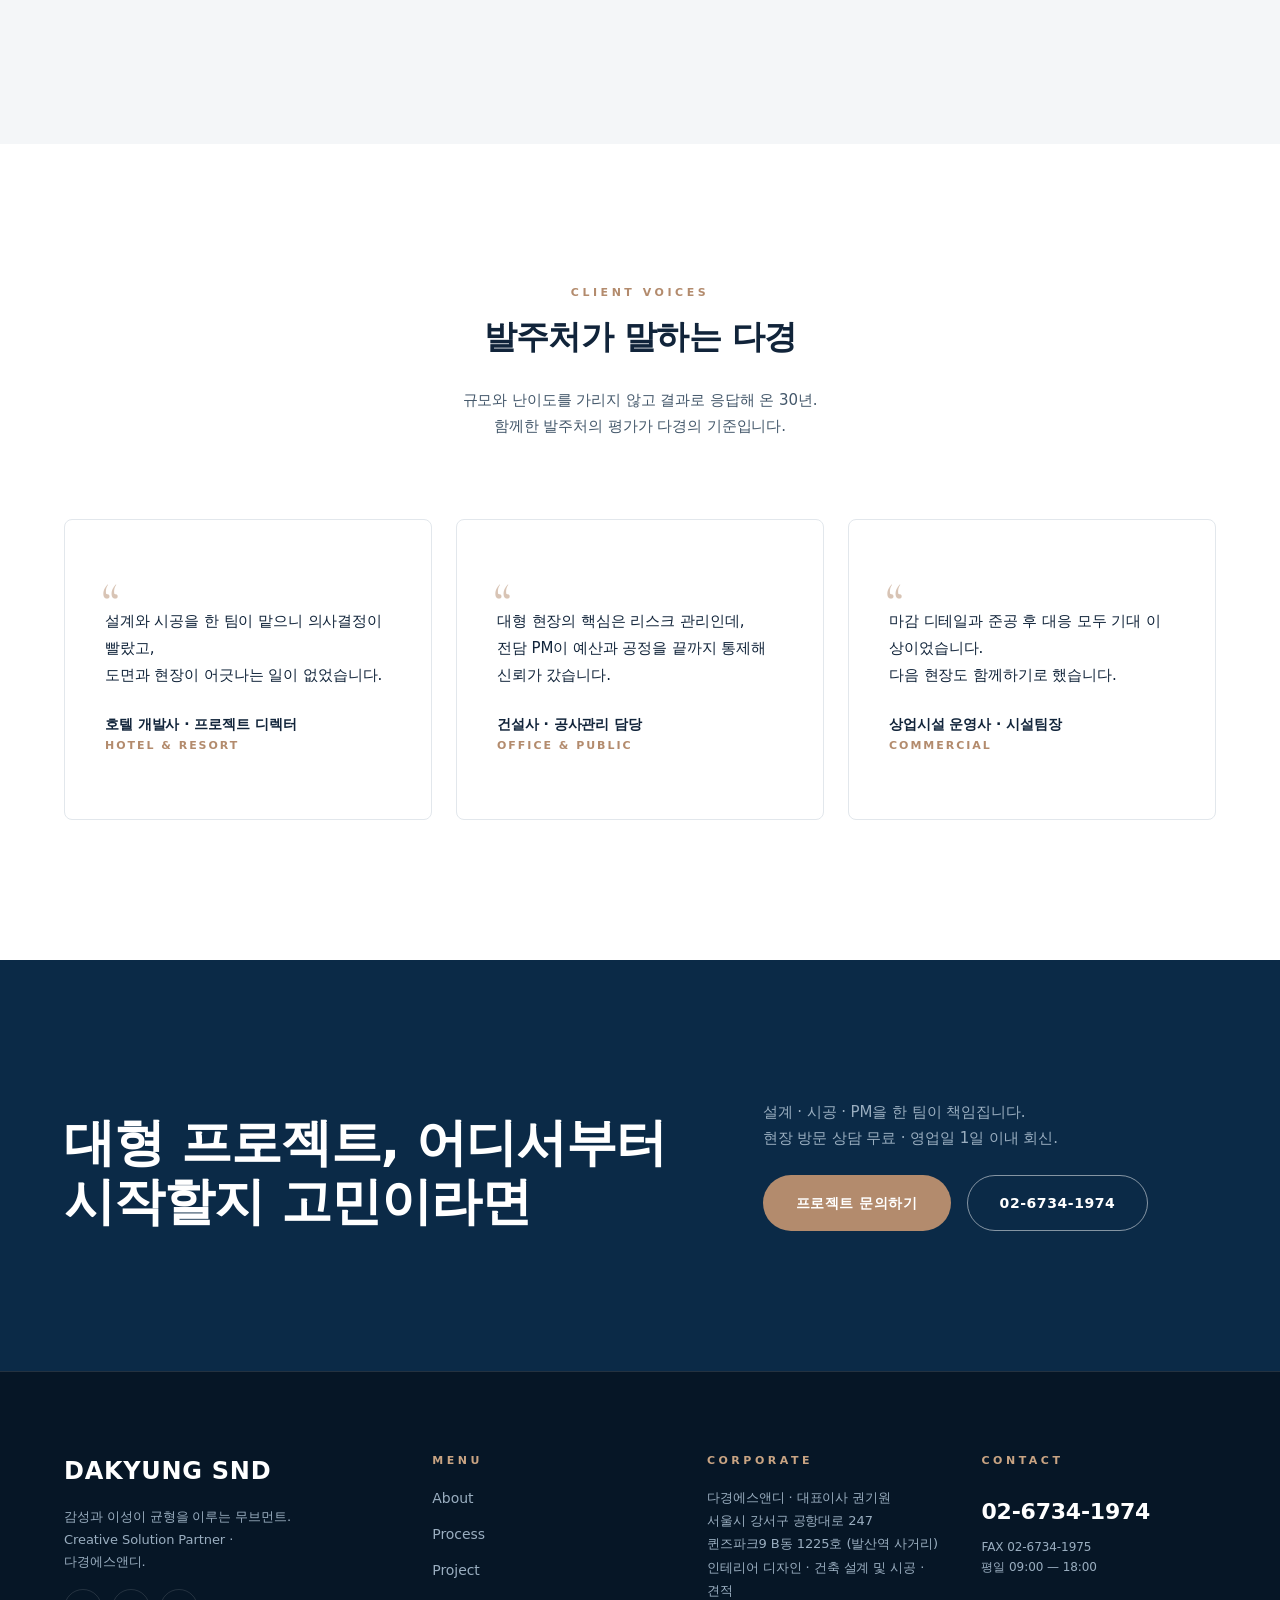
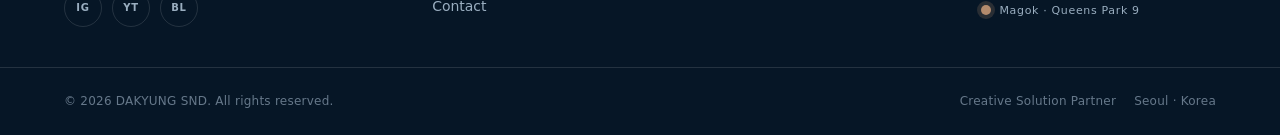
==== commit c1fea4c7: "회사소개서(지명원) 다운로드 기능 추가 - files/ 회사소개서 PDF 동봉\n- About 페이지 전용 다운로드 섹션(메인 배치)\n- 전 페이지 고객센터>자료실 메뉴를 PDF" ====
--- a/index.html
+++ b/index.html
@@ -100,7 +100,7 @@
                             <ul>
                                 <li><a href="#" class="util-soon">공지사항</a></li>
                                 <li><a href="./contact.html#faq">자주 묻는 질문</a></li>
-                                <li><a href="#" class="util-soon">자료실</a></li>
+                                <li><a href="./files/dakyung-snd-company-profile-2025.pdf" download="다경에스앤디_회사소개서_2025.pdf">자료실 (회사소개서)</a></li>
                                 <li><a href="./contact.html">문의하기</a></li>
                             </ul>
                         </div>
@@ -178,7 +178,7 @@
                     <div class="m-acc-panel"><div class="m-acc-panel-inner">
                         <a href="#" class="util-soon">공지사항 (준비중)</a>
                         <a href="./contact.html#faq">자주 묻는 질문</a>
-                        <a href="#" class="util-soon">자료실 (준비중)</a>
+                        <a href="./files/dakyung-snd-company-profile-2025.pdf" download="다경에스앤디_회사소개서_2025.pdf">자료실 (회사소개서)</a>
                         <a href="./contact.html">문의하기</a>
                     </div></div>
                 </li>
--- a/style/index.css
+++ b/style/index.css
@@ -1233,8 +1233,10 @@
     box-shadow: 0 16px 32px -18px rgba(6, 22, 40, 0.28);
 }
 .logo-badge img {
-    width: 66%;
-    height: 66%;
+    max-width: 78%;
+    max-height: 52%;
+    width: auto;
+    height: auto;
     object-fit: contain;
     filter: grayscale(1);
     opacity: 0.8;
